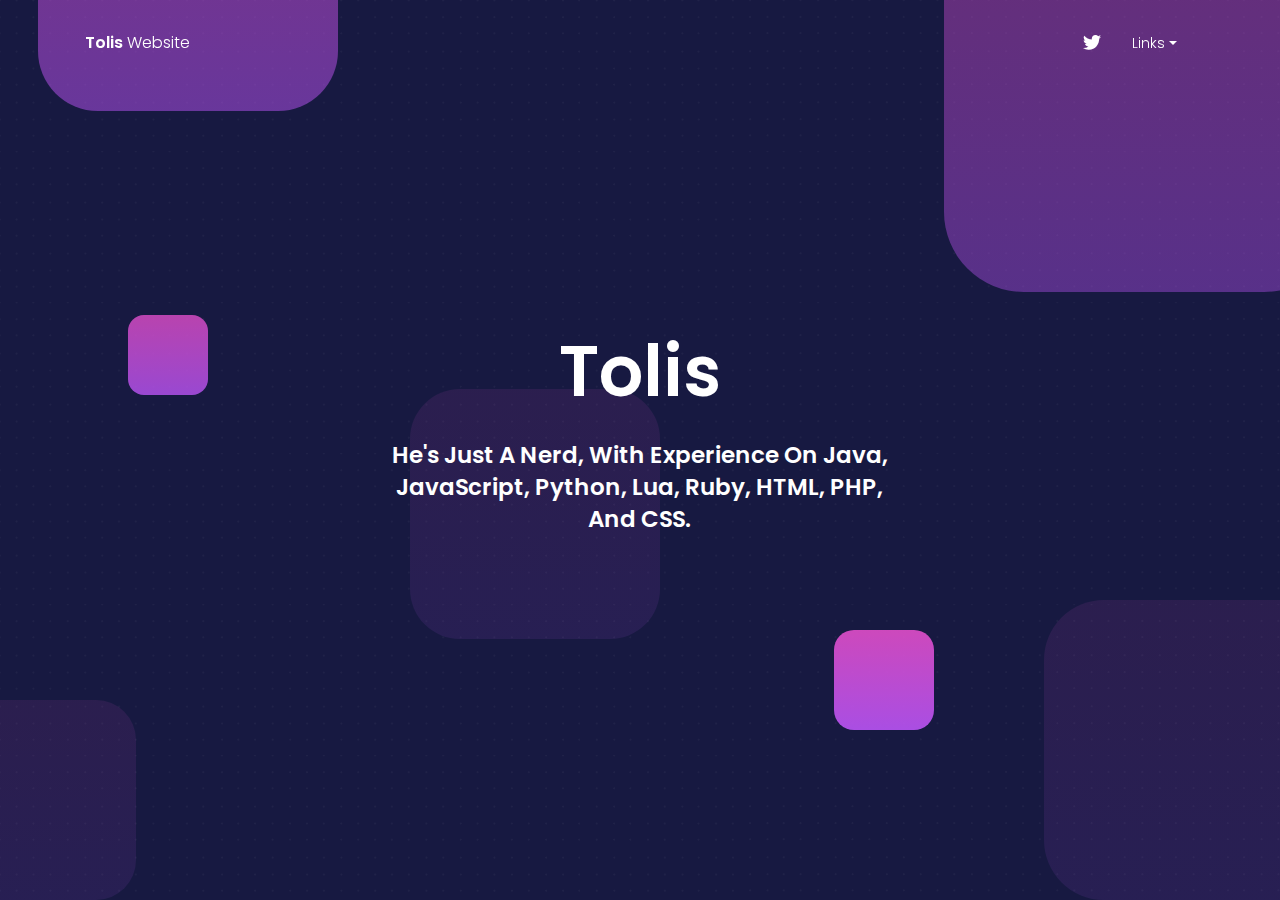
==== index.html @ a5449f02 "Made homepage responsive" ====
<!--
=========================================================
* BLK Design System- v1.0.0
=========================================================

* Product Page: https://www.creative-tim.com/product/blk-design-system
* Copyright 2019 Creative Tim (https://www.creative-tim.com)
* Licensed under MIT

* Coded by Creative Tim

=========================================================

* The above copyright notice and this permission notice shall be included in all copies or substantial portions of the Software.
 -->

<!DOCTYPE html>
<html lang="en">

<head>
  <meta charset="utf-8" />
  <meta name="viewport" content="width=device-width, initial-scale=1, shrink-to-fit=no">
  <link rel="apple-touch-icon" sizes="76x76" href="./assets/img/apple-icon.png">
  <link rel="icon" type="image/png" href="./assets/img/favicon.png">
  <title>
    Tolis
  </title>
  <!--     Fonts and icons     -->
  <link href="https://fonts.googleapis.com/css?family=Poppins:200,300,400,600,700,800" rel="stylesheet" />
  <link href="https://use.fontawesome.com/releases/v5.0.6/css/all.css" rel="stylesheet">
  <!-- Nucleo Icons -->
  <link href="./assets/css/nucleo-icons.css" rel="stylesheet" />
  <!-- CSS Files -->
  <link href="./assets/css/blk-design-system.css?v=1.0.0" rel="stylesheet" />
  <!-- CSS Just for demo purpose, don't include it in your project -->
  <link href="./assets/demo/demo.css" rel="stylesheet" />
</head>

<body class="index-page">
  <!-- Navbar -->
  <nav class="navbar navbar-expand-lg fixed-top navbar-transparent " color-on-scroll="100">
    <div class="container">
      <div class="navbar-translate">
        <a class="navbar-brand" href="https://demos.creative-tim.com/blk-design-system/index.html" rel="tooltip" title="Designed and Coded by Creative Tim" data-placement="bottom" target="_blank">
          <span>Tolis</span> Website
        </a>
        <button class="navbar-toggler navbar-toggler" type="button" data-toggle="collapse" data-target="#navigation" aria-controls="navigation-index" aria-expanded="false" aria-label="Toggle navigation">
          <span class="navbar-toggler-bar bar1"></span>
          <span class="navbar-toggler-bar bar2"></span>
          <span class="navbar-toggler-bar bar3"></span>
        </button>
      </div>
      <div class="collapse navbar-collapse justify-content-end" id="navigation">
        <div class="navbar-collapse-header">
          <div class="row">
            <div class="col-6 collapse-brand">
              <a>
                Tolis
              </a>
            </div>
            <div class="col-6 collapse-close text-right">
              <button type="button" class="navbar-toggler" data-toggle="collapse" data-target="#navigation" aria-controls="navigation-index" aria-expanded="false" aria-label="Toggle navigation">
                <i class="tim-icons icon-simple-remove"></i>
              </button>
            </div>
          </div>
        </div>
        <ul class="navbar-nav">
          <li class="nav-item p-0">
            <a class="nav-link" rel="tooltip" title="Follow us on Twitter" data-placement="bottom" href="https://twitter.com/TolisFx" target="_blank">
              <i class="fab fa-twitter"></i>
              <p class="d-lg-none d-xl-none">Twitter</p>
            </a>
          </li>
          <li class="dropdown nav-item">
            <a href="#" class="dropdown-toggle nav-link" data-toggle="dropdown">
              <i class="fa fa-cogs d-lg-none d-xl-none"></i> Links
            </a>
            <div class="dropdown-menu dropdown-with-icons">
              <a href="https://kalmdocs.tolis.tech" class="dropdown-item">
                <i class="tim-icons icon-paper"></i> Kalm Documentation
              </a>
              <a href="https://tolis.me/kalm/" class="dropdown-item">
                <i class="tim-icons icon-bullet-list-67"></i>Kalm Music Bot
              </a>
            </div>
          </li>
        </ul>
      </div>
    </div>
  </nav>
  <!-- End Navbar -->
  <div class="wrapper">
    <div class="page-header header-filter">
      <div class="squares square1"></div>
      <div class="squares square2"></div>
      <div class="squares square3"></div>
      <div class="squares square4"></div>
      <div class="squares square5"></div>
      <div class="squares square6"></div>
      <div class="squares square7"></div>
      <div class="container">
        <div class="content-center brand">
          <h1 class="h1-seo">Tolis</h1>
          <h3>He's Just A Nerd, With Experience On Java, JavaScript, Python, Lua, Ruby, HTML, PHP, And CSS.</h3>
        </div>
      </div>
    </div>
    
  </div>
  <!--   Core JS Files   -->
  <script src="./assets/js/core/jquery.min.js" type="text/javascript"></script>
  <script src="./assets/js/core/popper.min.js" type="text/javascript"></script>
  <script src="./assets/js/core/bootstrap.min.js" type="text/javascript"></script>
  <script src="./assets/js/plugins/perfect-scrollbar.jquery.min.js"></script>
  <!--  Plugin for Switches, full documentation here: http://www.jque.re/plugins/version3/bootstrap.switch/ -->
  <script src="./assets/js/plugins/bootstrap-switch.js"></script>
  <!--  Plugin for the Sliders, full documentation here: http://refreshless.com/nouislider/ -->
  <script src="./assets/js/plugins/nouislider.min.js" type="text/javascript"></script>
  <!-- Chart JS -->
  <script src="./assets/js/plugins/chartjs.min.js"></script>
  <!--  Plugin for the DatePicker, full documentation here: https://github.com/uxsolutions/bootstrap-datepicker -->
  <script src="./assets/js/plugins/moment.min.js"></script>
  <script src="./assets/js/plugins/bootstrap-datetimepicker.js" type="text/javascript"></script>
  <!-- Black Dashboard DEMO methods, don't include it in your project! -->
  <script src="./assets/demo/demo.js"></script>
  <!-- Control Center for Black UI Kit: parallax effects, scripts for the example pages etc -->
  <script src="./assets/js/blk-design-system.min.js?v=1.0.0" type="text/javascript"></script>
  <script>
    $(document).ready(function() {
      blackKit.initDatePicker();
      blackKit.initSliders();
    });

    function scrollToDownload() {

      if ($('.section-download').length != 0) {
        $("html, body").animate({
          scrollTop: $('.section-download').offset().top
        }, 1000);
      }
    }
  </script>
</body>

</html>
---- assets/css/nucleo-icons.css ----
/* --------------------------------

Nucleo Outline Web Font - nucleoapp.com/
License - nucleoapp.com/license/
Created using IcoMoon - icomoon.io

-------------------------------- */

@font-face {
  font-family: 'Nucleo';
  src: url('../fonts/nucleo.eot');
  src: url('../fonts/nucleo.eot') format('embedded-opentype'), url('../fonts/nucleo.woff2') format('woff2'), url('../fonts/nucleo.woff') format('woff'), url('../fonts/nucleo.ttf') format('truetype'), url('../fonts/nucleo.svg') format('svg');
  font-weight: normal;
  font-style: normal;
}

/*------------------------
	base class definition
-------------------------*/

.tim-icons {
  display: inline-block;
  font: normal normal normal 1em/1 'Nucleo';
  vertical-align: middle;
  speak: none;
  text-transform: none;
  /* Better Font Rendering */
  -webkit-font-smoothing: antialiased;
  -moz-osx-font-smoothing: grayscale;
}

.font-icon-detail {
  text-align: center;
  padding: 45px 0 30px;
  border: 1px solid #e44cc4;
  border-radius: .1875rem;
  margin: 15px 0;
  min-height: 168px;
}

.font-icon-detail i {
  color: #FFFFFF;
  font-size: 1.5em;
}

.font-icon-detail p {
  color: #e44cc4 !important;
  margin-top: 30px;
  padding: 0 10px;
  font-size: .7142em;
}

/*------------------------
  change icon size
-------------------------*/

.tim-icons-sm {
  font-size: 0.8em;
}

.tim-icons-lg {
  font-size: 1.2em;
}

/* absolute units */

.tim-icons-16 {
  font-size: 16px;
}

.tim-icons-32 {
  font-size: 32px;
}

/*----------------------------------
  add a square/circle background
-----------------------------------*/

.tim-icons-bg-square,
.tim-icons-bg-circle {
  padding: 0.35em;
}

.tim-icons-bg-circle {
  border-radius: 50%;
}

/*------------------------
  list icons
-------------------------*/

/*------------------------
  spinning icons
-------------------------*/

.tim-icons-is-spinning {
  -webkit-animation: tim-icons-spin 2s infinite linear;
  -moz-animation: tim-icons-spin 2s infinite linear;
  animation: tim-icons-spin 2s infinite linear;
}

@-webkit-keyframes tim-icons-spin {
  0% {
    -webkit-transform: rotate(0deg);
  }
  100% {
    -webkit-transform: rotate(360deg);
  }
}

@-moz-keyframes tim-icons-spin {
  0% {
    -moz-transform: rotate(0deg);
  }
  100% {
    -moz-transform: rotate(360deg);
  }
}

@keyframes tim-icons-spin {
  0% {
    -webkit-transform: rotate(0deg);
    -moz-transform: rotate(0deg);
    -ms-transform: rotate(0deg);
    -o-transform: rotate(0deg);
    transform: rotate(0deg);
  }
  100% {
    -webkit-transform: rotate(360deg);
    -moz-transform: rotate(360deg);
    -ms-transform: rotate(360deg);
    -o-transform: rotate(360deg);
    transform: rotate(360deg);
  }
}

/*------------------------
  rotated/flipped icons
-------------------------*/

/*------------------------
	icons
-------------------------*/

.icon-alert-circle-exc::before {
  content: "\ea02";
}

.icon-align-center::before {
  content: "\ea03";
}

.icon-align-left-2::before {
  content: "\ea04";
}

.icon-app::before {
  content: "\ea05";
}

.icon-atom::before {
  content: "\ea06";
}

.icon-attach-87::before {
  content: "\ea07";
}

.icon-badge::before {
  content: "\ea08";
}

.icon-bag-16::before {
  content: "\ea09";
}

.icon-bank::before {
  content: "\ea0a";
}

.icon-basket-simple::before {
  content: "\ea0b";
}

.icon-bell-55::before {
  content: "\ea0c";
}

.icon-bold::before {
  content: "\ea0d";
}

.icon-book-bookmark::before {
  content: "\ea0e";
}

.icon-bulb-63::before {
  content: "\ea0f";
}

.icon-bullet-list-67::before {
  content: "\ea10";
}

.icon-bus-front-12::before {
  content: "\ea11";
}

.icon-button-pause::before {
  content: "\ea12";
}

.icon-button-power::before {
  content: "\ea13";
}

.icon-calendar-60::before {
  content: "\ea14";
}

.icon-camera-18::before {
  content: "\ea15";
}

.icon-caps-small::before {
  content: "\ea16";
}

.icon-cart::before {
  content: "\ea17";
}

.icon-chart-bar-32::before {
  content: "\ea18";
}

.icon-chart-pie-36::before {
  content: "\ea19";
}

.icon-chat-33::before {
  content: "\ea1a";
}

.icon-check-2::before {
  content: "\ea1b";
}

.icon-cloud-download-93::before {
  content: "\ea1c";
}

.icon-cloud-upload-94::before {
  content: "\ea1d";
}

.icon-coins::before {
  content: "\ea1e";
}

.icon-compass-05::before {
  content: "\ea1f";
}

.icon-controller::before {
  content: "\ea20";
}

.icon-credit-card::before {
  content: "\ea21";
}

.icon-delivery-fast::before {
  content: "\ea22";
}

.icon-double-left::before {
  content: "\ea23";
}

.icon-double-right::before {
  content: "\ea24";
}

.icon-email-85::before {
  content: "\ea25";
}

.icon-gift-2::before {
  content: "\ea26";
}

.icon-globe-2::before {
  content: "\ea27";
}

.icon-headphones::before {
  content: "\ea28";
}

.icon-heart-2::before {
  content: "\ea29";
}

.icon-html5::before {
  content: "\ea2a";
}

.icon-image-02::before {
  content: "\ea2b";
}

.icon-istanbul::before {
  content: "\ea2c";
}

.icon-key-25::before {
  content: "\ea2d";
}

.icon-laptop::before {
  content: "\ea2e";
}

.icon-light-3::before {
  content: "\ea2f";
}

.icon-link-72::before {
  content: "\ea30";
}

.icon-lock-circle::before {
  content: "\ea31";
}

.icon-map-big::before {
  content: "\ea32";
}

.icon-minimal-down::before {
  content: "\ea33";
}

.icon-minimal-left::before {
  content: "\ea34";
}

.icon-minimal-right::before {
  content: "\ea35";
}

.icon-minimal-up::before {
  content: "\ea36";
}

.icon-mobile::before {
  content: "\ea37";
}

.icon-molecule-40::before {
  content: "\ea38";
}

.icon-money-coins::before {
  content: "\ea39";
}

.icon-notes::before {
  content: "\ea3a";
}

.icon-palette::before {
  content: "\ea3b";
}

.icon-paper::before {
  content: "\ea3c";
}

.icon-pencil::before {
  content: "\ea3d";
}

.icon-pin::before {
  content: "\ea3e";
}

.icon-planet::before {
  content: "\ea3f";
}

.icon-puzzle-10::before {
  content: "\ea40";
}

.icon-satisfied::before {
  content: "\ea41";
}

.icon-scissors::before {
  content: "\ea42";
}

.icon-send::before {
  content: "\ea43";
}

.icon-settings-gear-63::before {
  content: "\ea44";
}

.icon-settings::before {
  content: "\ea45";
}

.icon-simple-add::before {
  content: "\ea46";
}

.icon-simple-delete::before {
  content: "\ea47";
}

.icon-simple-remove::before {
  content: "\ea48";
}

.icon-single-02::before {
  content: "\ea49";
}

.icon-single-copy-04::before {
  content: "\ea4a";
}

.icon-sound-wave::before {
  content: "\ea4b";
}

.icon-spaceship::before {
  content: "\ea4c";
}

.icon-square-pin::before {
  content: "\ea4d";
}

.icon-support-17::before {
  content: "\ea4e";
}

.icon-tablet-2::before {
  content: "\ea4f";
}

.icon-tag::before {
  content: "\ea50";
}

.icon-tap-02::before {
  content: "\ea51";
}

.icon-tie-bow::before {
  content: "\ea52";
}

.icon-time-alarm::before {
  content: "\ea53";
}

.icon-trash-simple::before {
  content: "\ea54";
}

.icon-triangle-right-17::before {
  content: "\ea55";
}

.icon-trophy::before {
  content: "\ea56";
}

.icon-tv-2::before {
  content: "\ea57";
}

.icon-upload::before {
  content: "\ea58";
}

.icon-user-run::before {
  content: "\ea59";
}

.icon-vector::before {
  content: "\ea5a";
}

.icon-video-66::before {
  content: "\ea5b";
}

.icon-volume-98::before {
  content: "\ea5c";
}

.icon-wallet-43::before {
  content: "\ea5d";
}

.icon-watch-time::before {
  content: "\ea5e";
}

.icon-wifi::before {
  content: "\ea5f";
}

.icon-world::before {
  content: "\ea60";
}

.icon-zoom-split::before {
  content: "\ea61";
}

.icon-refresh-01::before {
  content: "\ea62";
}

.icon-refresh-02::before {
  content: "\ea63";
}

.icon-shape-star::before {
  content: "\ea64";
}

.icon-components::before {
  content: "\ea65";
}
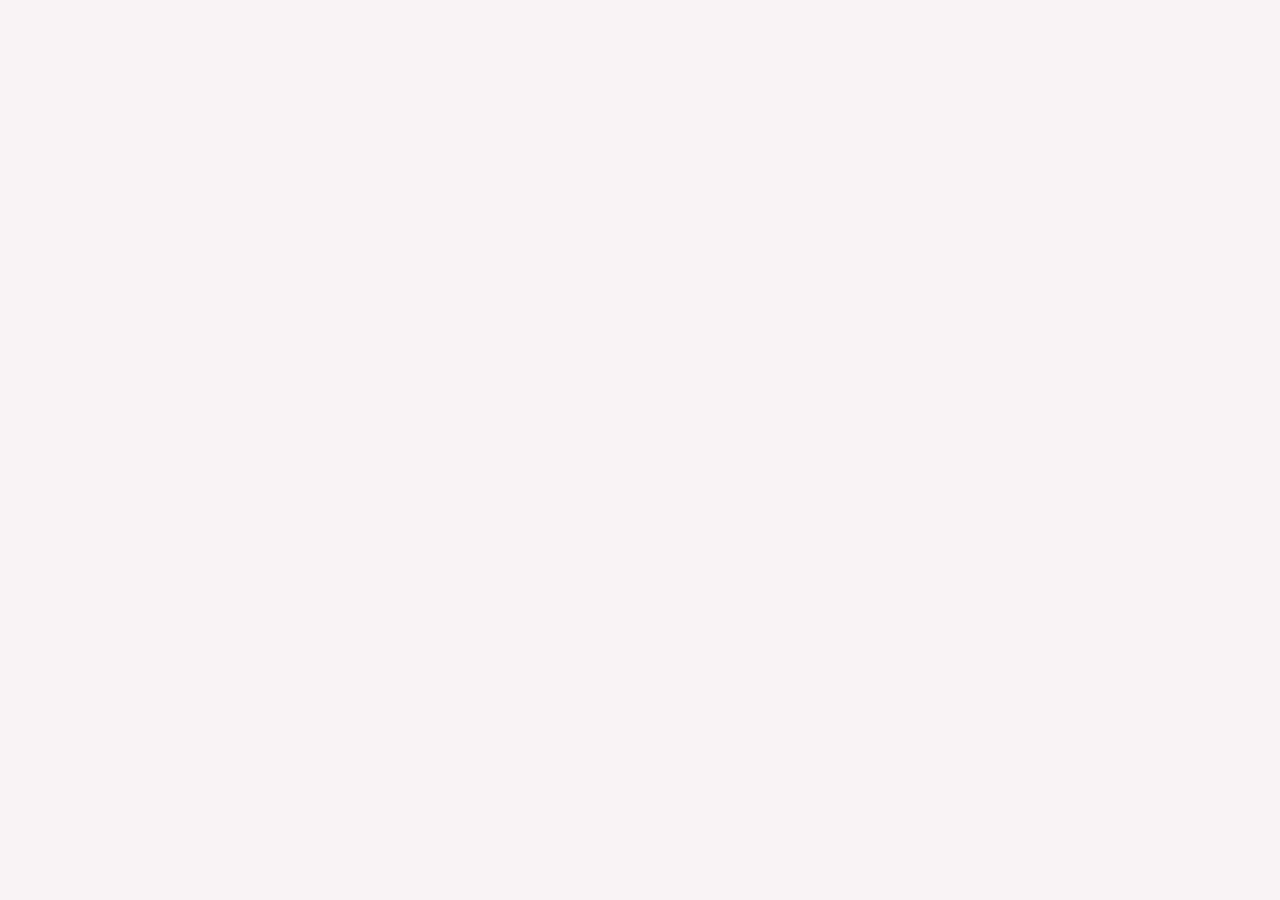
==== commit 1b8e6705: "tolis" ====
--- a/index.html
+++ b/index.html
@@ -1,146 +1,33 @@
-<!--
-=========================================================
-* BLK Design System- v1.0.0
-=========================================================
+<!DOCTYPE html>
+<html lang="en-GB">
+<head>
+<meta charset="UTF-8">
+<meta name="viewport" content="width=device-width, initial-scale=1">
+<link rel="profile" href="https://gmpg.org/xfn/11">
 
-* Product Page: https://www.creative-tim.com/product/blk-design-system
-* Copyright 2019 Creative Tim (https://www.creative-tim.com)
-* Licensed under MIT
-
-* Coded by Creative Tim
-
-=========================================================
-
-* The above copyright notice and this permission notice shall be included in all copies or substantial portions of the Software.
- -->
-
-<!DOCTYPE html>
-<html lang="en">
-
-<head>
-  <meta charset="utf-8" />
-  <meta name="viewport" content="width=device-width, initial-scale=1, shrink-to-fit=no">
-  <link rel="apple-touch-icon" sizes="76x76" href="./assets/img/apple-icon.png">
-  <link rel="icon" type="image/png" href="./assets/img/favicon.png">
-  <title>
-    Tolis
-  </title>
-  <!--     Fonts and icons     -->
-  <link href="https://fonts.googleapis.com/css?family=Poppins:200,300,400,600,700,800" rel="stylesheet" />
-  <link href="https://use.fontawesome.com/releases/v5.0.6/css/all.css" rel="stylesheet">
-  <!-- Nucleo Icons -->
-  <link href="./assets/css/nucleo-icons.css" rel="stylesheet" />
-  <!-- CSS Files -->
-  <link href="./assets/css/blk-design-system.css?v=1.0.0" rel="stylesheet" />
-  <!-- CSS Just for demo purpose, don't include it in your project -->
-  <link href="./assets/demo/demo.css" rel="stylesheet" />
+<title>Apostolos K. &#8211; Web Developer &#8211; Web Developer</title>
+<meta name="robots" content="max-image-preview:large">
+<link rel="dns-prefetch" href="//fonts.googleapis.com">
+<link rel="alternate" type="application/rss+xml" title="Apostolos K. - Web Developer &raquo; Feed" href="/feed">
+<link rel="alternate" type="application/rss+xml" title="Apostolos K. - Web Developer &raquo; Comments Feed" href="/comments/feed">
+<script>
+window._wpemojiSettings = {"baseUrl":"https://s.w.org/images/core/emoji/14.0.0/72x72/","ext":".png","svgUrl":"https://s.w.org/images/core/emoji/14.0.0/svg/","svgExt":".svg","source":{"concatemoji":"https://apostoloswebsite.000webhostapp.com/wp-includes/js/wp-emoji-release.min.js?ver=6.1.1"}};
+/*! This file is auto-generated */
+!function(e,a,t){var n,r,o,i=a.createElement("canvas"),p=i.getContext&&i.getContext("2d");function s(e,t){var a=String.fromCharCode,e=(p.clearRect(0,0,i.width,i.height),p.fillText(a.apply(this,e),0,0),i.toDataURL());return p.clearRect(0,0,i.width,i.height),p.fillText(a.apply(this,t),0,0),e===i.toDataURL()}function c(e){var t=a.createElement("script");t.src=e,t.defer=t.type="text/javascript",a.getElementsByTagName("head")[0].appendChild(t)}for(o=Array("flag","emoji"),t.supports={everything:!0,everythingExceptFlag:!0},r=0;r<o.length;r++)t.supports[o[r]]=function(e){if(p&&p.fillText)switch(p.textBaseline="top",p.font="600 32px Arial",e){case"flag":return s([127987,65039,8205,9895,65039],[127987,65039,8203,9895,65039])?!1:!s([55356,56826,55356,56819],[55356,56826,8203,55356,56819])&&!s([55356,57332,56128,56423,56128,56418,56128,56421,56128,56430,56128,56423,56128,56447],[55356,57332,8203,56128,56423,8203,56128,56418,8203,56128,56421,8203,56128,56430,8203,56128,56423,8203,56128,56447]);case"emoji":return!s([129777,127995,8205,129778,127999],[129777,127995,8203,129778,127999])}return!1}(o[r]),t.supports.everything=t.supports.everything&&t.supports[o[r]],"flag"!==o[r]&&(t.supports.everythingExceptFlag=t.supports.everythingExceptFlag&&t.supports[o[r]]);t.supports.everythingExceptFlag=t.supports.everythingExceptFlag&&!t.supports.flag,t.DOMReady=!1,t.readyCallback=function(){t.DOMReady=!0},t.supports.everything||(n=function(){t.readyCallback()},a.addEventListener?(a.addEventListener("DOMContentLoaded",n,!1),e.addEventListener("load",n,!1)):(e.attachEvent("onload",n),a.attachEvent("onreadystatechange",function(){"complete"===a.readyState&&t.readyCallback()})),(e=t.source||{}).concatemoji?c(e.concatemoji):e.wpemoji&&e.twemoji&&(c(e.twemoji),c(e.wpemoji)))}(window,document,window._wpemojiSettings);
+</script>
+<style>img.wp-smiley,
+img.emoji {
+	display: inline !important;
+	border: none !important;
+	box-shadow: none !important;
+	height: 1em !important;
+	width: 1em !important;
+	margin: 0 0.07em !important;
+	vertical-align: -0.1em !important;
+	background: none !important;
+	padding: 0 !important;
+}</style>
+	<link rel="stylesheet" id="astra-theme-css-css" href="/wp-content/themes/astra/assets/css/minified/main.min.css?ver=4.0.2" media="all">
+<style id="astra-theme-css-inline-css">.ast-no-sidebar .entry-content .alignfull {margin-left: calc( -50vw + 50%);margin-right: calc( -50vw + 50%);max-width: 100vw;width: 100vw;}.ast-no-sidebar .entry-content .alignwide {margin-left: calc(-41vw + 50%);margin-right: calc(-41vw + 50%);max-width: unset;width: unset;}.ast-no-sidebar .entry-content .alignfull .alignfull,.ast-no-sidebar .entry-content .alignfull .alignwide,.ast-no-sidebar .entry-content .alignwide .alignfull,.ast-no-sidebar .entry-content .alignwide .alignwide,.ast-no-sidebar .entry-content .wp-block-column .alignfull,.ast-no-sidebar .entry-content .wp-block-column .alignwide{width: 100%;margin-left: auto;margin-right: auto;}.wp-block-gallery,.blocks-gallery-grid {margin: 0;}.wp-block-separator {max-width: 100px;}.wp-block-separator.is-style-wide,.wp-block-separator.is-style-dots {max-width: none;}.entry-content .has-2-columns .wp-block-column:first-child {padding-right: 10px;}.entry-content .has-2-columns .wp-block-column:last-child {padding-left: 10px;}@media (max-width: 782px) {.entry-content .wp-block-columns .wp-block-column {flex-basis: 100%;}.entry-content .has-2-columns .wp-block-column:first-child {padding-right: 0;}.entry-content .has-2-columns .wp-block-column:last-child {padding-left: 0;}}body .entry-content .wp-block-latest-posts {margin-left: 0;}body .entry-content .wp-block-latest-posts li {list-style: none;}.ast-no-sidebar .ast-container .entry-content .wp-block-latest-posts {margin-left: 0;}.ast-header-break-point .entry-content .alignwide {margin-left: auto;margin-right: auto;}.entry-content .blocks-gallery-item img {margin-bottom: auto;}.wp-block-pullquote {border-top: 4px solid #555d66;border-bottom: 4px solid #555d66;color: #40464d;}:root{--ast-container-default-xlg-padding:6.67em;--ast-container-default-lg-padding:5.67em;--ast-container-default-slg-padding:4.34em;--ast-container-default-md-padding:3.34em;--ast-container-default-sm-padding:6.67em;--ast-container-default-xs-padding:2.4em;--ast-container-default-xxs-padding:1.4em;--ast-code-block-background:#EEEEEE;--ast-comment-inputs-background:#FAFAFA;}html{font-size:106.25%;}a,.page-title{color:var(--ast-global-color-2);}a:hover,a:focus{color:var(--ast-global-color-1);}body,button,input,select,textarea,.ast-button,.ast-custom-button{font-family:'Barlow Semi Condensed',sans-serif;font-weight:400;font-size:17px;font-size:1rem;}blockquote{color:var(--ast-global-color-3);}h1,.entry-content h1,h2,.entry-content h2,h3,.entry-content h3,h4,.entry-content h4,h5,.entry-content h5,h6,.entry-content h6,.site-title,.site-title a{font-family:'Barlow Semi Condensed',sans-serif;font-weight:500;}.site-title{font-size:35px;font-size:2.0588235294118rem;display:none;}header .custom-logo-link img{max-width:69px;}.astra-logo-svg{width:69px;}.site-header .site-description{font-size:15px;font-size:0.88235294117647rem;display:none;}.entry-title{font-size:30px;font-size:1.7647058823529rem;}h1,.entry-content h1{font-size:83px;font-size:4.8823529411765rem;font-weight:800;font-family:'Playfair Display',serif;line-height:1.1em;}h2,.entry-content h2{font-size:50px;font-size:2.9411764705882rem;font-weight:800;font-family:'Playfair Display',serif;line-height:1.1em;}h3,.entry-content h3{font-size:35px;font-size:2.0588235294118rem;font-weight:800;font-family:'Playfair Display',serif;line-height:1.2em;}h4,.entry-content h4{font-size:22px;font-size:1.2941176470588rem;font-family:'Barlow Semi Condensed',sans-serif;}h5,.entry-content h5{font-size:20px;font-size:1.1764705882353rem;font-family:'Barlow Semi Condensed',sans-serif;}h6,.entry-content h6{font-size:17px;font-size:1rem;font-family:'Barlow Semi Condensed',sans-serif;}::selection{background-color:var(--ast-global-color-0);color:#000000;}body,h1,.entry-title a,.entry-content h1,h2,.entry-content h2,h3,.entry-content h3,h4,.entry-content h4,h5,.entry-content h5,h6,.entry-content h6{color:var(--ast-global-color-3);}.tagcloud a:hover,.tagcloud a:focus,.tagcloud a.current-item{color:#ffffff;border-color:var(--ast-global-color-2);background-color:var(--ast-global-color-2);}input:focus,input[type="text"]:focus,input[type="email"]:focus,input[type="url"]:focus,input[type="password"]:focus,input[type="reset"]:focus,input[type="search"]:focus,textarea:focus{border-color:var(--ast-global-color-2);}input[type="radio"]:checked,input[type=reset],input[type="checkbox"]:checked,input[type="checkbox"]:hover:checked,input[type="checkbox"]:focus:checked,input[type=range]::-webkit-slider-thumb{border-color:var(--ast-global-color-2);background-color:var(--ast-global-color-2);box-shadow:none;}.site-footer a:hover + .post-count,.site-footer a:focus + .post-count{background:var(--ast-global-color-2);border-color:var(--ast-global-color-2);}.single .nav-links .nav-previous,.single .nav-links .nav-next{color:var(--ast-global-color-2);}.entry-meta,.entry-meta *{line-height:1.45;color:var(--ast-global-color-2);}.entry-meta a:hover,.entry-meta a:hover *,.entry-meta a:focus,.entry-meta a:focus *,.page-links > .page-link,.page-links .page-link:hover,.post-navigation a:hover{color:var(--ast-global-color-1);}#cat option,.secondary .calendar_wrap thead a,.secondary .calendar_wrap thead a:visited{color:var(--ast-global-color-2);}.secondary .calendar_wrap #today,.ast-progress-val span{background:var(--ast-global-color-2);}.secondary a:hover + .post-count,.secondary a:focus + .post-count{background:var(--ast-global-color-2);border-color:var(--ast-global-color-2);}.calendar_wrap #today > a{color:#ffffff;}.page-links .page-link,.single .post-navigation a{color:var(--ast-global-color-2);}.widget-title{font-size:24px;font-size:1.4117647058824rem;color:var(--ast-global-color-3);}.site-logo-img img{ transition:all 0.2s linear;}.ast-page-builder-template .hentry {margin: 0;}.ast-page-builder-template .site-content > .ast-container {max-width: 100%;padding: 0;}.ast-page-builder-template .site-content #primary {padding: 0;margin: 0;}.ast-page-builder-template .no-results {text-align: center;margin: 4em auto;}.ast-page-builder-template .ast-pagination {padding: 2em;}.ast-page-builder-template .entry-header.ast-no-title.ast-no-thumbnail {margin-top: 0;}.ast-page-builder-template .entry-header.ast-header-without-markup {margin-top: 0;margin-bottom: 0;}.ast-page-builder-template .entry-header.ast-no-title.ast-no-meta {margin-bottom: 0;}.ast-page-builder-template.single .post-navigation {padding-bottom: 2em;}.ast-page-builder-template.single-post .site-content > .ast-container {max-width: 100%;}.ast-page-builder-template .entry-header {margin-top: 4em;margin-left: auto;margin-right: auto;padding-left: 20px;padding-right: 20px;}.single.ast-page-builder-template .entry-header {padding-left: 20px;padding-right: 20px;}.ast-page-builder-template .ast-archive-description {margin: 4em auto 0;padding-left: 20px;padding-right: 20px;}.ast-page-builder-template.ast-no-sidebar .entry-content .alignwide {margin-left: 0;margin-right: 0;}@media (max-width:921px){#ast-desktop-header{display:none;}}@media (min-width:921px){#ast-mobile-header{display:none;}}.wp-block-buttons.aligncenter{justify-content:center;}@media (max-width:921px){.ast-theme-transparent-header #primary,.ast-theme-transparent-header #secondary{padding:0;}}@media (max-width:921px){.ast-plain-container.ast-no-sidebar #primary{padding:0;}}.ast-plain-container.ast-no-sidebar #primary{margin-top:0;margin-bottom:0;}@media (min-width:1200px){.wp-block-group .has-background{padding:20px;}}@media (min-width:1200px){.ast-no-sidebar.ast-separate-container .entry-content .wp-block-group.alignwide,.ast-no-sidebar.ast-separate-container .entry-content .wp-block-cover.alignwide{margin-left:-20px;margin-right:-20px;padding-left:20px;padding-right:20px;}.ast-no-sidebar.ast-separate-container .entry-content .wp-block-cover.alignfull,.ast-no-sidebar.ast-separate-container .entry-content .wp-block-group.alignfull{margin-left:-6.67em;margin-right:-6.67em;padding-left:6.67em;padding-right:6.67em;}}@media (min-width:1200px){.wp-block-cover-image.alignwide .wp-block-cover__inner-container,.wp-block-cover.alignwide .wp-block-cover__inner-container,.wp-block-cover-image.alignfull .wp-block-cover__inner-container,.wp-block-cover.alignfull .wp-block-cover__inner-container{width:100%;}}.wp-block-columns{margin-bottom:unset;}.wp-block-image.size-full{margin:2rem 0;}.wp-block-separator.has-background{padding:0;}.wp-block-gallery{margin-bottom:1.6em;}.wp-block-group{padding-top:4em;padding-bottom:4em;}.wp-block-group__inner-container .wp-block-columns:last-child,.wp-block-group__inner-container :last-child,.wp-block-table table{margin-bottom:0;}.blocks-gallery-grid{width:100%;}.wp-block-navigation-link__content{padding:5px 0;}.wp-block-group .wp-block-group .has-text-align-center,.wp-block-group .wp-block-column .has-text-align-center{max-width:100%;}.has-text-align-center{margin:0 auto;}@media (min-width:1200px){.wp-block-cover__inner-container,.alignwide .wp-block-group__inner-container,.alignfull .wp-block-group__inner-container{max-width:1200px;margin:0 auto;}.wp-block-group.alignnone,.wp-block-group.aligncenter,.wp-block-group.alignleft,.wp-block-group.alignright,.wp-block-group.alignwide,.wp-block-columns.alignwide{margin:2rem 0 1rem 0;}}@media (max-width:1200px){.wp-block-group{padding:3em;}.wp-block-group .wp-block-group{padding:1.5em;}.wp-block-columns,.wp-block-column{margin:1rem 0;}}@media (min-width:921px){.wp-block-columns .wp-block-group{padding:2em;}}@media (max-width:544px){.wp-block-cover-image .wp-block-cover__inner-container,.wp-block-cover .wp-block-cover__inner-container{width:unset;}.wp-block-cover,.wp-block-cover-image{padding:2em 0;}.wp-block-group,.wp-block-cover{padding:2em;}.wp-block-media-text__media img,.wp-block-media-text__media video{width:unset;max-width:100%;}.wp-block-media-text.has-background .wp-block-media-text__content{padding:1em;}}.wp-block-image.aligncenter{margin-left:auto;margin-right:auto;}.wp-block-table.aligncenter{margin-left:auto;margin-right:auto;}@media (min-width:544px){.entry-content .wp-block-media-text.has-media-on-the-right .wp-block-media-text__content{padding:0 8% 0 0;}.entry-content .wp-block-media-text .wp-block-media-text__content{padding:0 0 0 8%;}.ast-plain-container .site-content .entry-content .has-custom-content-position.is-position-bottom-left > *,.ast-plain-container .site-content .entry-content .has-custom-content-position.is-position-bottom-right > *,.ast-plain-container .site-content .entry-content .has-custom-content-position.is-position-top-left > *,.ast-plain-container .site-content .entry-content .has-custom-content-position.is-position-top-right > *,.ast-plain-container .site-content .entry-content .has-custom-content-position.is-position-center-right > *,.ast-plain-container .site-content .entry-content .has-custom-content-position.is-position-center-left > *{margin:0;}}@media (max-width:544px){.entry-content .wp-block-media-text .wp-block-media-text__content{padding:8% 0;}.wp-block-media-text .wp-block-media-text__media img{width:auto;max-width:100%;}}.wp-block-button.is-style-outline .wp-block-button__link{border-color:rgba(0,0,0,0);border-top-width:2px;border-right-width:2px;border-bottom-width:2px;border-left-width:2px;}.wp-block-button.is-style-outline > .wp-block-button__link:not(.has-text-color),.wp-block-button.wp-block-button__link.is-style-outline:not(.has-text-color){color:rgba(0,0,0,0);}.wp-block-button.is-style-outline .wp-block-button__link:hover,.wp-block-button.is-style-outline .wp-block-button__link:focus{color:var(--ast-global-color-2) !important;background-color:rgba(0,0,0,0);border-color:rgba(0,0,0,0);}.post-page-numbers.current .page-link,.ast-pagination .page-numbers.current{color:#000000;border-color:var(--ast-global-color-0);background-color:var(--ast-global-color-0);border-radius:2px;}@media (max-width:921px){.wp-block-button.is-style-outline .wp-block-button__link{padding-top:calc(15px - 2px);padding-right:calc(30px - 2px);padding-bottom:calc(15px - 2px);padding-left:calc(30px - 2px);}}@media (max-width:544px){.wp-block-button.is-style-outline .wp-block-button__link{padding-top:calc(15px - 2px);padding-right:calc(30px - 2px);padding-bottom:calc(15px - 2px);padding-left:calc(30px - 2px);}}@media (min-width:544px){.entry-content > .alignleft{margin-right:20px;}.entry-content > .alignright{margin-left:20px;}.wp-block-group.has-background{padding:20px;}}@media (max-width:921px){.ast-separate-container #primary,.ast-separate-container #secondary{padding:1.5em 0;}#primary,#secondary{padding:1.5em 0;margin:0;}.ast-left-sidebar #content > .ast-container{display:flex;flex-direction:column-reverse;width:100%;}.ast-separate-container .ast-article-post,.ast-separate-container .ast-article-single{padding:1.5em 2.14em;}.ast-author-box img.avatar{margin:20px 0 0 0;}}@media (min-width:922px){.ast-separate-container.ast-right-sidebar #primary,.ast-separate-container.ast-left-sidebar #primary{border:0;}.search-no-results.ast-separate-container #primary{margin-bottom:4em;}}.elementor-button-wrapper .elementor-button{border-style:solid;text-decoration:none;border-top-width:0;border-right-width:0;border-left-width:0;border-bottom-width:0;}body .elementor-button.elementor-size-sm,body .elementor-button.elementor-size-xs,body .elementor-button.elementor-size-md,body .elementor-button.elementor-size-lg,body .elementor-button.elementor-size-xl,body .elementor-button{border-radius:2px;padding-top:0px;padding-right:0px;padding-bottom:0px;padding-left:0px;}.elementor-button-wrapper .elementor-button{border-color:rgba(0,0,0,0);background-color:rgba(0,0,0,0);}.elementor-button-wrapper .elementor-button:hover,.elementor-button-wrapper .elementor-button:focus{color:var(--ast-global-color-2);background-color:rgba(0,0,0,0);border-color:rgba(0,0,0,0);}.wp-block-button .wp-block-button__link ,.elementor-button-wrapper .elementor-button,.elementor-button-wrapper .elementor-button:visited{color:var(--ast-global-color-0);}.elementor-button-wrapper .elementor-button{font-size:16px;font-size:0.94117647058824rem;line-height:1em;text-transform:uppercase;letter-spacing:2px;}body .elementor-button.elementor-size-sm,body .elementor-button.elementor-size-xs,body .elementor-button.elementor-size-md,body .elementor-button.elementor-size-lg,body .elementor-button.elementor-size-xl,body .elementor-button{font-size:16px;font-size:0.94117647058824rem;}.wp-block-button .wp-block-button__link:hover,.wp-block-button .wp-block-button__link:focus{color:var(--ast-global-color-2);background-color:rgba(0,0,0,0);border-color:rgba(0,0,0,0);}.elementor-widget-heading h1.elementor-heading-title{line-height:1.1em;}.elementor-widget-heading h2.elementor-heading-title{line-height:1.1em;}.elementor-widget-heading h3.elementor-heading-title{line-height:1.2em;}.wp-block-button .wp-block-button__link{border:none;background-color:rgba(0,0,0,0);color:var(--ast-global-color-0);font-family:inherit;font-weight:inherit;line-height:1em;text-transform:uppercase;letter-spacing:2px;font-size:16px;font-size:0.94117647058824rem;border-radius:2px;padding:15px 30px;}.wp-block-button.is-style-outline .wp-block-button__link{border-style:solid;border-top-width:2px;border-right-width:2px;border-left-width:2px;border-bottom-width:2px;border-color:rgba(0,0,0,0);padding-top:calc(15px - 2px);padding-right:calc(30px - 2px);padding-bottom:calc(15px - 2px);padding-left:calc(30px - 2px);}@media (max-width:921px){.wp-block-button .wp-block-button__link{border:none;padding:15px 30px;}.wp-block-button.is-style-outline .wp-block-button__link{padding-top:calc(15px - 2px);padding-right:calc(30px - 2px);padding-bottom:calc(15px - 2px);padding-left:calc(30px - 2px);}}@media (max-width:544px){.wp-block-button .wp-block-button__link{border:none;padding:15px 30px;}.wp-block-button.is-style-outline .wp-block-button__link{padding-top:calc(15px - 2px);padding-right:calc(30px - 2px);padding-bottom:calc(15px - 2px);padding-left:calc(30px - 2px);}}.menu-toggle,button,.ast-button,.ast-custom-button,.button,input#submit,input[type="button"],input[type="submit"],input[type="reset"]{border-style:solid;border-top-width:0;border-right-width:0;border-left-width:0;border-bottom-width:0;color:var(--ast-global-color-0);border-color:rgba(0,0,0,0);background-color:rgba(0,0,0,0);border-radius:2px;padding-top:0px;padding-right:0px;padding-bottom:0px;padding-left:0px;font-family:inherit;font-weight:inherit;font-size:16px;font-size:0.94117647058824rem;line-height:1em;text-transform:uppercase;letter-spacing:2px;}button:focus,.menu-toggle:hover,button:hover,.ast-button:hover,.ast-custom-button:hover .button:hover,.ast-custom-button:hover ,input[type=reset]:hover,input[type=reset]:focus,input#submit:hover,input#submit:focus,input[type="button"]:hover,input[type="button"]:focus,input[type="submit"]:hover,input[type="submit"]:focus{color:var(--ast-global-color-2);background-color:rgba(0,0,0,0);border-color:rgba(0,0,0,0);}@media (min-width:544px){.ast-container{max-width:100%;}}@media (max-width:544px){.ast-separate-container .ast-article-post,.ast-separate-container .ast-article-single,.ast-separate-container .comments-title,.ast-separate-container .ast-archive-description{padding:1.5em 1em;}.ast-separate-container #content .ast-container{padding-left:0.54em;padding-right:0.54em;}.ast-separate-container .ast-comment-list li.depth-1{padding:1.5em 1em;margin-bottom:1.5em;}.ast-separate-container .ast-comment-list .bypostauthor{padding:.5em;}.ast-search-menu-icon.ast-dropdown-active .search-field{width:170px;}}@media (max-width:921px){.ast-mobile-header-stack .main-header-bar .ast-search-menu-icon{display:inline-block;}.ast-header-break-point.ast-header-custom-item-outside .ast-mobile-header-stack .main-header-bar .ast-search-icon{margin:0;}.ast-comment-avatar-wrap img{max-width:2.5em;}.ast-separate-container .ast-comment-list li.depth-1{padding:1.5em 2.14em;}.ast-separate-container .comment-respond{padding:2em 2.14em;}.ast-comment-meta{padding:0 1.8888em 1.3333em;}}body,.ast-separate-container{background-color:var(--ast-global-color-4);;background-image:none;;}.ast-no-sidebar.ast-separate-container .entry-content .alignfull {margin-left: -6.67em;margin-right: -6.67em;width: auto;}@media (max-width: 1200px) {.ast-no-sidebar.ast-separate-container .entry-content .alignfull {margin-left: -2.4em;margin-right: -2.4em;}}@media (max-width: 768px) {.ast-no-sidebar.ast-separate-container .entry-content .alignfull {margin-left: -2.14em;margin-right: -2.14em;}}@media (max-width: 544px) {.ast-no-sidebar.ast-separate-container .entry-content .alignfull {margin-left: -1em;margin-right: -1em;}}.ast-no-sidebar.ast-separate-container .entry-content .alignwide {margin-left: -20px;margin-right: -20px;}.ast-no-sidebar.ast-separate-container .entry-content .wp-block-column .alignfull,.ast-no-sidebar.ast-separate-container .entry-content .wp-block-column .alignwide {margin-left: auto;margin-right: auto;width: 100%;}@media (max-width:921px){.site-title{display:none;}.site-header .site-description{display:none;}.entry-title{font-size:30px;}h1,.entry-content h1{font-size:60px;}h2,.entry-content h2{font-size:43px;}h3,.entry-content h3{font-size:30px;}}@media (max-width:544px){.site-title{display:none;}.site-header .site-description{display:none;}.entry-title{font-size:30px;}h1,.entry-content h1{font-size:45px;}h2,.entry-content h2{font-size:35px;}h3,.entry-content h3{font-size:20px;}}@media (max-width:921px){html{font-size:96.9%;}}@media (max-width:544px){html{font-size:96.9%;}}@media (min-width:922px){.ast-container{max-width:1240px;}}@media (min-width:922px){.site-content .ast-container{display:flex;}}@media (max-width:921px){.site-content .ast-container{flex-direction:column;}}@media (min-width:922px){.main-header-menu .sub-menu .menu-item.ast-left-align-sub-menu:hover > .sub-menu,.main-header-menu .sub-menu .menu-item.ast-left-align-sub-menu.focus > .sub-menu{margin-left:-0px;}}.ast-theme-transparent-header [data-section="section-header-mobile-trigger"] .ast-button-wrap .mobile-menu-toggle-icon .ast-mobile-svg{fill:var(--ast-global-color-2);}.ast-theme-transparent-header [data-section="section-header-mobile-trigger"] .ast-button-wrap .mobile-menu-wrap .mobile-menu{color:var(--ast-global-color-2);}.ast-theme-transparent-header [data-section="section-header-mobile-trigger"] .ast-button-wrap .ast-mobile-menu-trigger-minimal{background:transparent;}blockquote {padding: 1.2em;}:root .has-ast-global-color-0-color{color:var(--ast-global-color-0);}:root .has-ast-global-color-0-background-color{background-color:var(--ast-global-color-0);}:root .wp-block-button .has-ast-global-color-0-color{color:var(--ast-global-color-0);}:root .wp-block-button .has-ast-global-color-0-background-color{background-color:var(--ast-global-color-0);}:root .has-ast-global-color-1-color{color:var(--ast-global-color-1);}:root .has-ast-global-color-1-background-color{background-color:var(--ast-global-color-1);}:root .wp-block-button .has-ast-global-color-1-color{color:var(--ast-global-color-1);}:root .wp-block-button .has-ast-global-color-1-background-color{background-color:var(--ast-global-color-1);}:root .has-ast-global-color-2-color{color:var(--ast-global-color-2);}:root .has-ast-global-color-2-background-color{background-color:var(--ast-global-color-2);}:root .wp-block-button .has-ast-global-color-2-color{color:var(--ast-global-color-2);}:root .wp-block-button .has-ast-global-color-2-background-color{background-color:var(--ast-global-color-2);}:root .has-ast-global-color-3-color{color:var(--ast-global-color-3);}:root .has-ast-global-color-3-background-color{background-color:var(--ast-global-color-3);}:root .wp-block-button .has-ast-global-color-3-color{color:var(--ast-global-color-3);}:root .wp-block-button .has-ast-global-color-3-background-color{background-color:var(--ast-global-color-3);}:root .has-ast-global-color-4-color{color:var(--ast-global-color-4);}:root .has-ast-global-color-4-background-color{background-color:var(--ast-global-color-4);}:root .wp-block-button .has-ast-global-color-4-color{color:var(--ast-global-color-4);}:root .wp-block-button .has-ast-global-color-4-background-color{background-color:var(--ast-global-color-4);}:root .has-ast-global-color-5-color{color:var(--ast-global-color-5);}:root .has-ast-global-color-5-background-color{background-color:var(--ast-global-color-5);}:root .wp-block-button .has-ast-global-color-5-color{color:var(--ast-global-color-5);}:root .wp-block-button .has-ast-global-color-5-background-color{background-color:var(--ast-global-color-5);}:root .has-ast-global-color-6-color{color:var(--ast-global-color-6);}:root .has-ast-global-color-6-background-color{background-color:var(--ast-global-color-6);}:root .wp-block-button .has-ast-global-color-6-color{color:var(--ast-global-color-6);}:root .wp-block-button .has-ast-global-color-6-background-color{background-color:var(--ast-global-color-6);}:root .has-ast-global-color-7-color{color:var(--ast-global-color-7);}:root .has-ast-global-color-7-background-color{background-color:var(--ast-global-color-7);}:root .wp-block-button .has-ast-global-color-7-color{color:var(--ast-global-color-7);}:root .wp-block-button .has-ast-global-color-7-background-color{background-color:var(--ast-global-color-7);}:root .has-ast-global-color-8-color{color:var(--ast-global-color-8);}:root .has-ast-global-color-8-background-color{background-color:var(--ast-global-color-8);}:root .wp-block-button .has-ast-global-color-8-color{color:var(--ast-global-color-8);}:root .wp-block-button .has-ast-global-color-8-background-color{background-color:var(--ast-global-color-8);}:root{--ast-global-color-0:#FF6A97;--ast-global-color-1:#FA036B;--ast-global-color-2:#2B161B;--ast-global-color-3:#645659;--ast-global-color-4:#F8F3F5;--ast-global-color-5:#FFFFFF;--ast-global-color-6:#000000;--ast-global-color-7:#4B4F58;--ast-global-color-8:#F6F7F8;}:root {--ast-border-color : #dddddd;}.ast-single-entry-banner {-js-display: flex;display: flex;flex-direction: column;justify-content: center;text-align: center;position: relative;background: #eeeeee;}.ast-single-entry-banner[data-banner-layout="layout-1"] {max-width: 1200px;background: inherit;padding: 20px 0;}.ast-single-entry-banner[data-banner-width-type="custom"] {margin: 0 auto;width: 100%;}.ast-single-entry-banner + .site-content .entry-header {margin-bottom: 0;}header.entry-header .entry-title{font-size:30px;font-size:1.7647058823529rem;}header.entry-header > *:not(:last-child){margin-bottom:10px;}.ast-archive-entry-banner {-js-display: flex;display: flex;flex-direction: column;justify-content: center;text-align: center;position: relative;background: #eeeeee;}.ast-archive-entry-banner[data-banner-width-type="custom"] {margin: 0 auto;width: 100%;}.ast-archive-entry-banner[data-banner-layout="layout-1"] {background: inherit;padding: 20px 0;text-align: left;}body.archive .ast-archive-description{max-width:1200px;width:100%;text-align:left;padding-top:3em;padding-right:3em;padding-bottom:3em;padding-left:3em;}body.archive .ast-archive-description .ast-archive-title,body.archive .ast-archive-description .ast-archive-title *{font-size:40px;font-size:2.3529411764706rem;}body.archive .ast-archive-description > *:not(:last-child){margin-bottom:10px;}@media (max-width:921px){body.archive .ast-archive-description{text-align:left;}}@media (max-width:544px){body.archive .ast-archive-description{text-align:left;}}.ast-theme-transparent-header #masthead .site-logo-img .transparent-custom-logo .astra-logo-svg{width:150px;}.ast-theme-transparent-header #masthead .site-logo-img .transparent-custom-logo img{ max-width:150px;}@media (max-width:921px){.ast-theme-transparent-header #masthead .site-logo-img .transparent-custom-logo .astra-logo-svg{width:120px;}.ast-theme-transparent-header #masthead .site-logo-img .transparent-custom-logo img{ max-width:120px;}}@media (max-width:543px){.ast-theme-transparent-header #masthead .site-logo-img .transparent-custom-logo .astra-logo-svg{width:100px;}.ast-theme-transparent-header #masthead .site-logo-img .transparent-custom-logo img{ max-width:100px;}}@media (min-width:921px){.ast-theme-transparent-header #masthead{position:absolute;left:0;right:0;}.ast-theme-transparent-header .main-header-bar,.ast-theme-transparent-header.ast-header-break-point .main-header-bar{background:none;}body.elementor-editor-active.ast-theme-transparent-header #masthead,.fl-builder-edit .ast-theme-transparent-header #masthead,body.vc_editor.ast-theme-transparent-header #masthead,body.brz-ed.ast-theme-transparent-header #masthead{z-index:0;}.ast-header-break-point.ast-replace-site-logo-transparent.ast-theme-transparent-header .custom-mobile-logo-link{display:none;}.ast-header-break-point.ast-replace-site-logo-transparent.ast-theme-transparent-header .transparent-custom-logo{display:inline-block;}.ast-theme-transparent-header .ast-above-header,.ast-theme-transparent-header .ast-above-header.ast-above-header-bar{background-image:none;background-color:transparent;}.ast-theme-transparent-header .ast-below-header{background-image:none;background-color:transparent;}}.ast-theme-transparent-header .ast-builder-menu .main-header-menu,.ast-theme-transparent-header .ast-builder-menu .main-header-menu .menu-link,.ast-theme-transparent-header [CLASS*="ast-builder-menu-"] .main-header-menu .menu-item > .menu-link,.ast-theme-transparent-header .ast-masthead-custom-menu-items,.ast-theme-transparent-header .ast-masthead-custom-menu-items a,.ast-theme-transparent-header .ast-builder-menu .main-header-menu .menu-item > .ast-menu-toggle,.ast-theme-transparent-header .ast-builder-menu .main-header-menu .menu-item > .ast-menu-toggle,.ast-theme-transparent-header .ast-above-header-navigation a,.ast-header-break-point.ast-theme-transparent-header .ast-above-header-navigation a,.ast-header-break-point.ast-theme-transparent-header .ast-above-header-navigation > ul.ast-above-header-menu > .menu-item-has-children:not(.current-menu-item) > .ast-menu-toggle,.ast-theme-transparent-header .ast-below-header-menu,.ast-theme-transparent-header .ast-below-header-menu a,.ast-header-break-point.ast-theme-transparent-header .ast-below-header-menu a,.ast-header-break-point.ast-theme-transparent-header .ast-below-header-menu,.ast-theme-transparent-header .main-header-menu .menu-link{color:var(--ast-global-color-2);}.ast-theme-transparent-header .ast-builder-menu .main-header-menu .menu-item:hover > .menu-link,.ast-theme-transparent-header .ast-builder-menu .main-header-menu .menu-item:hover > .ast-menu-toggle,.ast-theme-transparent-header .ast-builder-menu .main-header-menu .ast-masthead-custom-menu-items a:hover,.ast-theme-transparent-header .ast-builder-menu .main-header-menu .focus > .menu-link,.ast-theme-transparent-header .ast-builder-menu .main-header-menu .focus > .ast-menu-toggle,.ast-theme-transparent-header .ast-builder-menu .main-header-menu .current-menu-item > .menu-link,.ast-theme-transparent-header .ast-builder-menu .main-header-menu .current-menu-ancestor > .menu-link,.ast-theme-transparent-header .ast-builder-menu .main-header-menu .current-menu-item > .ast-menu-toggle,.ast-theme-transparent-header .ast-builder-menu .main-header-menu .current-menu-ancestor > .ast-menu-toggle,.ast-theme-transparent-header [CLASS*="ast-builder-menu-"] .main-header-menu .current-menu-item > .menu-link,.ast-theme-transparent-header [CLASS*="ast-builder-menu-"] .main-header-menu .current-menu-ancestor > .menu-link,.ast-theme-transparent-header [CLASS*="ast-builder-menu-"] .main-header-menu .current-menu-item > .ast-menu-toggle,.ast-theme-transparent-header [CLASS*="ast-builder-menu-"] .main-header-menu .current-menu-ancestor > .ast-menu-toggle,.ast-theme-transparent-header .main-header-menu .menu-item:hover > .menu-link,.ast-theme-transparent-header .main-header-menu .current-menu-item > .menu-link,.ast-theme-transparent-header .main-header-menu .current-menu-ancestor > .menu-link{color:var(--ast-global-color-0);}@media (max-width:921px){.ast-theme-transparent-header #masthead{position:absolute;left:0;right:0;}.ast-theme-transparent-header .main-header-bar,.ast-theme-transparent-header.ast-header-break-point .main-header-bar{background:none;}body.elementor-editor-active.ast-theme-transparent-header #masthead,.fl-builder-edit .ast-theme-transparent-header #masthead,body.vc_editor.ast-theme-transparent-header #masthead,body.brz-ed.ast-theme-transparent-header #masthead{z-index:0;}.ast-header-break-point.ast-replace-site-logo-transparent.ast-theme-transparent-header .custom-mobile-logo-link{display:none;}.ast-header-break-point.ast-replace-site-logo-transparent.ast-theme-transparent-header .transparent-custom-logo{display:inline-block;}.ast-theme-transparent-header .ast-above-header,.ast-theme-transparent-header .ast-above-header.ast-above-header-bar{background-image:none;background-color:transparent;}.ast-theme-transparent-header .ast-below-header{background-image:none;background-color:transparent;}}.ast-theme-transparent-header #ast-desktop-header > [CLASS*="-header-wrap"]:nth-last-child(2) > [CLASS*="-header-bar"],.ast-theme-transparent-header.ast-header-break-point #ast-mobile-header > [CLASS*="-header-wrap"]:nth-last-child(2) > [CLASS*="-header-bar"]{border-bottom-style:none;}.ast-breadcrumbs .trail-browse,.ast-breadcrumbs .trail-items,.ast-breadcrumbs .trail-items li{display:inline-block;margin:0;padding:0;border:none;background:inherit;text-indent:0;}.ast-breadcrumbs .trail-browse{font-size:inherit;font-style:inherit;font-weight:inherit;color:inherit;}.ast-breadcrumbs .trail-items{list-style:none;}.trail-items li::after{padding:0 0.3em;content:"</style>
 </head>
-
-<body class="index-page">
-  <!-- Navbar -->
-  <nav class="navbar navbar-expand-lg fixed-top navbar-transparent " color-on-scroll="100">
-    <div class="container">
-      <div class="navbar-translate">
-        <a class="navbar-brand" href="https://demos.creative-tim.com/blk-design-system/index.html" rel="tooltip" title="Designed and Coded by Creative Tim" data-placement="bottom" target="_blank">
-          <span>Tolis</span> Website
-        </a>
-        <button class="navbar-toggler navbar-toggler" type="button" data-toggle="collapse" data-target="#navigation" aria-controls="navigation-index" aria-expanded="false" aria-label="Toggle navigation">
-          <span class="navbar-toggler-bar bar1"></span>
-          <span class="navbar-toggler-bar bar2"></span>
-          <span class="navbar-toggler-bar bar3"></span>
-        </button>
-      </div>
-      <div class="collapse navbar-collapse justify-content-end" id="navigation">
-        <div class="navbar-collapse-header">
-          <div class="row">
-            <div class="col-6 collapse-brand">
-              <a>
-                Tolis
-              </a>
-            </div>
-            <div class="col-6 collapse-close text-right">
-              <button type="button" class="navbar-toggler" data-toggle="collapse" data-target="#navigation" aria-controls="navigation-index" aria-expanded="false" aria-label="Toggle navigation">
-                <i class="tim-icons icon-simple-remove"></i>
-              </button>
-            </div>
-          </div>
-        </div>
-        <ul class="navbar-nav">
-          <li class="nav-item p-0">
-            <a class="nav-link" rel="tooltip" title="Follow us on Twitter" data-placement="bottom" href="https://twitter.com/TolisFx" target="_blank">
-              <i class="fab fa-twitter"></i>
-              <p class="d-lg-none d-xl-none">Twitter</p>
-            </a>
-          </li>
-          <li class="dropdown nav-item">
-            <a href="#" class="dropdown-toggle nav-link" data-toggle="dropdown">
-              <i class="fa fa-cogs d-lg-none d-xl-none"></i> Links
-            </a>
-            <div class="dropdown-menu dropdown-with-icons">
-              <a href="https://kalmdocs.tolis.tech" class="dropdown-item">
-                <i class="tim-icons icon-paper"></i> Kalm Documentation
-              </a>
-              <a href="https://tolis.me/kalm/" class="dropdown-item">
-                <i class="tim-icons icon-bullet-list-67"></i>Kalm Music Bot
-              </a>
-            </div>
-          </li>
-        </ul>
-      </div>
-    </div>
-  </nav>
-  <!-- End Navbar -->
-  <div class="wrapper">
-    <div class="page-header header-filter">
-      <div class="squares square1"></div>
-      <div class="squares square2"></div>
-      <div class="squares square3"></div>
-      <div class="squares square4"></div>
-      <div class="squares square5"></div>
-      <div class="squares square6"></div>
-      <div class="squares square7"></div>
-      <div class="container">
-        <div class="content-center brand">
-          <h1 class="h1-seo">Tolis</h1>
-          <h3>He's Just A Nerd, With Experience On Java, JavaScript, Python, Lua, Ruby, HTML, PHP, And CSS.</h3>
-        </div>
-      </div>
-    </div>
-    
-  </div>
-  <!--   Core JS Files   -->
-  <script src="./assets/js/core/jquery.min.js" type="text/javascript"></script>
-  <script src="./assets/js/core/popper.min.js" type="text/javascript"></script>
-  <script src="./assets/js/core/bootstrap.min.js" type="text/javascript"></script>
-  <script src="./assets/js/plugins/perfect-scrollbar.jquery.min.js"></script>
-  <!--  Plugin for Switches, full documentation here: http://www.jque.re/plugins/version3/bootstrap.switch/ -->
-  <script src="./assets/js/plugins/bootstrap-switch.js"></script>
-  <!--  Plugin for the Sliders, full documentation here: http://refreshless.com/nouislider/ -->
-  <script src="./assets/js/plugins/nouislider.min.js" type="text/javascript"></script>
-  <!-- Chart JS -->
-  <script src="./assets/js/plugins/chartjs.min.js"></script>
-  <!--  Plugin for the DatePicker, full documentation here: https://github.com/uxsolutions/bootstrap-datepicker -->
-  <script src="./assets/js/plugins/moment.min.js"></script>
-  <script src="./assets/js/plugins/bootstrap-datetimepicker.js" type="text/javascript"></script>
-  <!-- Black Dashboard DEMO methods, don't include it in your project! -->
-  <script src="./assets/demo/demo.js"></script>
-  <!-- Control Center for Black UI Kit: parallax effects, scripts for the example pages etc -->
-  <script src="./assets/js/blk-design-system.min.js?v=1.0.0" type="text/javascript"></script>
-  <script>
-    $(document).ready(function() {
-      blackKit.initDatePicker();
-      blackKit.initSliders();
-    });
-
-    function scrollToDownload() {
-
-      if ($('.section-download').length != 0) {
-        $("html, body").animate({
-          scrollTop: $('.section-download').offset().top
-        }, 1000);
-      }
-    }
-  </script>
-</body>
-
-</html>
+</html>--- a/wp-content/themes/astra/assets/css/minified/main.min.css
+++ b/wp-content/themes/astra/assets/css/minified/main.min.css
@@ -0,0 +1,3 @@
+@charset "UTF-8";address,blockquote,body,dd,dl,dt,fieldset,figure,h1,h2,h3,h4,h5,h6,hr,html,iframe,legend,li,ol,p,pre,textarea,ul{border:0;font-size:100%;font-style:inherit;font-weight:inherit;margin:0;outline:0;padding:0;vertical-align:baseline}html{-webkit-text-size-adjust:100%;-ms-text-size-adjust:100%}body{margin:0}main,nav{display:block}progress{display:inline-block;vertical-align:baseline}a{background-color:transparent}a:active{outline:0}a,a:focus,a:hover,a:visited{text-decoration:none}abbr[title]{border-bottom:1px dotted}b,strong{font-weight:700}dfn{font-style:italic}mark{background:#ff0;color:#000}small{font-size:80%}sub,sup{font-size:75%;line-height:0;position:relative;vertical-align:baseline}sup{top:-.5em}sub{bottom:-.25em}img{border:0}svg:not(:root){overflow:hidden}figure{margin:0}hr{box-sizing:content-box;height:0}pre{overflow:auto}code,kbd,pre,samp{font-size:1em}button,input,optgroup,select,textarea{color:inherit;font:inherit;margin:0}button{overflow:visible}button,select{text-transform:none}button,html input[type=button],input[type=reset],input[type=submit]{-webkit-appearance:button;cursor:pointer}button[disabled],html input[disabled]{cursor:default}button::-moz-focus-inner,input::-moz-focus-inner{border:0;padding:0}input{line-height:normal}input[type=checkbox],input[type=radio]{box-sizing:border-box;padding:0}input[type=number]::-webkit-inner-spin-button,input[type=number]::-webkit-outer-spin-button{height:auto}input[type=search]{-webkit-appearance:textfield;box-sizing:content-box}#comments .submit,.search .search-submit{padding:10px 15px;border-radius:2px;line-height:1.85714285714286;border:0}.archive .no-results .ast-search-submit,.search .site-main .ast-search-submit{display:none}input[type=search]::-webkit-search-cancel-button,input[type=search]::-webkit-search-decoration{-webkit-appearance:none}fieldset{border:1px solid var(--ast-border-color);margin:0 0;padding:.35em .625em .75em}legend{border:0;padding:0}fieldset legend{margin-bottom:1.5em;padding:0 .5em}textarea{overflow:auto}optgroup{font-weight:700}table{border-collapse:collapse;border-spacing:0}td,th{padding:0}/*!
+ * Bootstrap v4.0.0-alpha.2 (https://getbootstrap.com)
+ */.ast-container{max-width:100%}.ast-container,.ast-container-fluid{margin-left:auto;margin-right:auto;padding-left:20px;padding-right:20px}.ast-row{margin-left:-20px;margin-right:-20px}@media (min-width:768px) and (max-width:921px){.blog-layout-2 .ast-width-md-6,.blog-layout-3 .ast-width-md-6{float:none;width:100%}}@media (min-width:769px) and (max-width:921px){.blog-layout-2,.blog-layout-3{flex-direction:unset}}@media (max-width:768px){.blog-layout-3{flex-direction:column}}.ast-grid-common-col{position:relative;min-height:1px;padding-left:20px;padding-right:20px}.ast-float{float:left}@media (max-width:992px){.ast-width-sm-25{width:25%}.ast-width-md-50{width:50%}}@media (max-width:768px){.ast-width-md-25{width:25%}}.ast-full-width{width:100%}.ast-width-50{width:50%}@media (min-width:768px){.ast-width-md-4{width:33.3333333333%}.ast-width-md-16{width:16.6666666667%}.ast-width-md-6{width:50%;float:left}.ast-width-md-3{width:25%}.ast-width-md-66{width:66.6666666667%}}@media (min-width:769px){.ast-width-md-20{width:20%}}@media (min-width:992px){.ast-width-lg-33{width:33.3333333333%}.ast-width-lg-16{width:16.6666666667%}.ast-width-lg-50{width:50%}.ast-width-lg-66{width:66.6666666667%}}h1,h2,h3,h4,h5,h6{clear:both}.entry-content h1,h1{color:#808285;font-size:2em;line-height:1.2}.entry-content h2,h2{color:#808285;font-size:1.7em;line-height:1.3}.entry-content h3,h3{color:#808285;font-size:1.5em;line-height:1.4}.entry-content h4,h4{color:#808285;line-height:1.5;font-size:1.3em}.entry-content h5,h5{color:#808285;line-height:1.6;font-size:1.2em}.entry-content h6,h6{color:#808285;line-height:1.7;font-size:1.1em}html{box-sizing:border-box}*,:after,:before{box-sizing:inherit}body{color:#808285;background:#fff;font-style:normal}ol,ul{margin:0 0 1.5em 3em}ul{list-style:disc}ol{list-style:decimal}li>ol,li>ul{margin-bottom:0;margin-left:1.5em}dt{font-weight:700}dd{margin:0 1.5em 1.5em}b,strong{font-weight:700}cite,dfn,em,i{font-style:italic}blockquote,q{quotes:"" ""}blockquote:after,blockquote:before,q:after,q:before{content:""}blockquote{border-left:5px solid var(--ast-border-color);padding:20px;font-size:1.2em;font-style:italic;margin:0 0 1.5em;position:relative}address{margin:0 0 1.5em}abbr,acronym{border-bottom:1px dotted #666;cursor:help}pre{background:var(--ast-code-block-background);font-family:"Courier 10 Pitch",Courier,monospace;margin-bottom:1.6em;overflow:auto;max-width:100%;padding:1.6em}code,kbd,tt,var{font:15px Monaco,Consolas,"Andale Mono","DejaVu Sans Mono",monospace}img{height:auto;max-width:100%}hr{background-color:#ccc;border:0;height:1px;margin-bottom:1.5em}.ast-button,.button,button,input,select,textarea{color:#808285;font-weight:400;font-size:100%;margin:0;vertical-align:baseline}button,input{line-height:normal}big{font-size:125%}ins,mark{background:0 0;text-decoration:none}table,td,th{border:1px solid var(--ast-border-color)}table{border-collapse:separate;border-spacing:0;border-width:1px 0 0 1px;margin:0 0 1.5em;width:100%}th{font-weight:700}td,th{padding:8px;border-width:0 1px 1px 0}.ast-button,.button,button,input[type=button],input[type=reset],input[type=submit]{border:1px solid;border-color:var(--ast-border-color);border-radius:2px;background:#e6e6e6;padding:.6em 1em .4em;color:#fff}.ast-button:focus,.ast-button:hover,.button:focus,.button:hover,button:focus,button:hover,input[type=button]:focus,input[type=button]:hover,input[type=reset]:focus,input[type=reset]:hover,input[type=submit]:focus,input[type=submit]:hover{color:#fff;border-color:var(--ast-border-color)}.ast-button:active,.ast-button:focus,.button:active,.button:focus,button:active,button:focus,input[type=button]:active,input[type=button]:focus,input[type=reset]:active,input[type=reset]:focus,input[type=submit]:active,input[type=submit]:focus{border-color:var(--ast-border-color);outline:0}input[type=email],input[type=password],input[type=search],input[type=tel],input[type=text],input[type=url],textarea{color:#666;border:1px solid var(--ast-border-color);border-radius:2px;-webkit-appearance:none}input[type=email]:focus,input[type=password]:focus,input[type=search]:focus,input[type=tel]:focus,input[type=text]:focus,input[type=url]:focus,textarea:focus{color:#111}textarea{padding-left:3px;width:100%}a{color:#4169e1}a:focus,a:hover{color:#191970}a:focus{outline:thin dotted}a:hover{outline:0}.screen-reader-text{border:0;clip:rect(1px,1px,1px,1px);height:1px;margin:-1px;overflow:hidden;padding:0;position:absolute;width:1px;word-wrap:normal!important}.screen-reader-text:focus{background-color:#f1f1f1;border-radius:2px;box-shadow:0 0 2px 2px rgba(0,0,0,.6);clip:auto!important;color:#21759b;display:block;font-size:12.25px;font-size:.875rem;height:auto;left:5px;line-height:normal;padding:15px 23px 14px;text-decoration:none;top:5px;width:auto;z-index:100000}.alignleft{display:inline;float:left;margin-right:1.5em}.alignright{display:inline;float:right;margin-left:1.5em}.aligncenter{clear:both;text-align:center;display:block;margin-left:auto;margin-right:auto}.entry-content[ast-blocks-layout]>embed,.entry-content[ast-blocks-layout]>iframe,.entry-content[ast-blocks-layout]>object,embed,iframe,object{max-width:100%}.wp-caption{margin-bottom:1.5em;max-width:100%}.wp-caption img[class*=wp-image-]{display:block;margin-left:auto;margin-right:auto}.wp-caption .wp-caption-text{margin:.8075em 0}.wp-caption-text{text-align:center}::selection{color:#fff;background:#0274be}body{-webkit-font-smoothing:antialiased;-moz-osx-font-smoothing:grayscale}body:not(.logged-in){position:relative}#page{position:relative}a,a:focus{text-decoration:none}.secondary a *,.site-footer a *,.site-header a *,a{transition:all .2s linear}.capitalize{text-transform:uppercase}img{vertical-align:middle}.entry-content h1,.entry-content h2,.entry-content h3,.entry-content h4,.entry-content h5,.entry-content h6{margin-bottom:20px}p{margin-bottom:1.75em}blockquote{margin:1.5em 1em 1.5em 3em;font-size:1.1em;line-height:inherit;position:relative}.ast-button,.button,input[type=button],input[type=submit]{border-radius:0;padding:18px 30px;border:0;box-shadow:none;text-shadow:none}.ast-button:hover,.button:hover,input[type=button]:hover,input[type=submit]:hover{box-shadow:none}.ast-button:active,.ast-button:focus,.button:active,.button:focus,input[type=button]:active,input[type=button]:focus,input[type=submit]:active,input[type=submit]:focus{box-shadow:none}.site-title{font-weight:400}.site-description,.site-title{margin-bottom:0}.site-description a,.site-description:focus a,.site-description:hover a,.site-title a,.site-title:focus a,.site-title:hover a{transition:all .2s linear}.site-title a,.site-title a:focus,.site-title a:hover,.site-title a:visited{color:#222}.site-description a,.site-description a:focus,.site-description a:hover,.site-description a:visited{color:#999}.search-form .search-field{outline:0}.ast-search-menu-icon{position:relative;z-index:3}.site .skip-link{background-color:#f1f1f1;box-shadow:0 0 1px 1px rgba(0,0,0,.2);color:#21759b;display:block;font-family:Montserrat,"Helvetica Neue",sans-serif;font-size:14px;font-weight:700;left:-9999em;outline:0;padding:15px 23px 14px;text-decoration:none;text-transform:none;top:-9999em}.site .skip-link:focus{clip:auto;height:auto;left:6px;top:7px;width:auto;z-index:100000;outline:thin dotted}.logged-in .site .skip-link{box-shadow:0 0 2px 2px rgba(0,0,0,.2);font-family:"Open Sans",sans-serif}input,select{line-height:1}.ast-button,.ast-custom-button,body,button,input[type=button],input[type=submit],textarea{line-height:1.85714285714286}.site-title a{line-height:1.2}.site-header .site-description{line-height:1.5}.ast-single-post .entry-title,.ast-single-post .entry-title a{line-height:1.2}.entry-title,.entry-title a{font-weight:400}.ast-oembed-container{position:relative;padding-top:56.25%;height:0;overflow:hidden;max-width:100%;height:auto}.ast-oembed-container embed,.ast-oembed-container iframe,.ast-oembed-container object{position:absolute;top:0;left:0;width:100%;height:100%}body .ast-oembed-container *{position:absolute;top:0;left:0;width:100%;height:100%}.ast-hidden{display:none!important}body{background-color:#fff}#page{display:block}#primary,#secondary{width:100%}#primary{margin:4em 0}.ast-separate-container{background-color:#f5f5f5}.ast-separate-container #primary{padding:4em 0;margin:0;border:0}.ast-separate-container .site-main>.ast-row{margin-left:0;margin-right:0}.ast-separate-container .ast-article-post,.ast-separate-container .ast-article-single:not(.ast-related-post){background-color:#fff}.ast-separate-container .ast-article-post,.ast-separate-container .ast-article-single{border-bottom:1px solid var(--ast-border-color);margin:0;padding:5.34em 6.67em}.ast-separate-container .blog-layout-1{padding:0;border-bottom:0}.ast-separate-container .ast-article-single{border-bottom:0}@media (max-width:1200px){.ast-separate-container .ast-article-post,.ast-separate-container .ast-article-single{margin:0;padding:3.34em 2.4em}}@media (min-width:993px){.ast-separate-container #primary,.ast-separate-container.ast-left-sidebar #primary,.ast-separate-container.ast-right-sidebar #primary{margin:4em 0;padding:0}.ast-right-sidebar #primary{padding-right:60px}.ast-left-sidebar #primary{padding-left:60px}}@media (max-width:992px){.ast-separate-container #primary,.ast-separate-container.ast-left-sidebar #primary,.ast-separate-container.ast-right-sidebar #primary{padding-left:0;padding-right:0}.ast-right-sidebar #primary{padding-right:30px}.ast-left-sidebar #primary{padding-left:30px}}.ast-search-icon .astra-search-icon{font-size:1.3em}.main-navigation{height:100%;-js-display:inline-flex;display:inline-flex}.main-navigation ul{list-style:none;margin:0;padding-left:0;position:relative}.main-header-menu .menu-link,.main-header-menu>a{text-decoration:none;padding:0 1em;display:inline-block;transition:all .2s linear}.main-header-menu .menu-item{position:relative}.main-header-menu .menu-item.focus>.sub-menu,.main-header-menu .menu-item:hover>.sub-menu{right:auto;left:0}.main-header-menu .ast-left-align-sub-menu.focus>.sub-menu,.main-header-menu .ast-left-align-sub-menu:hover>.sub-menu{right:0;left:auto}@media (min-width:769px){.main-header-menu .ast-sub-menu-goes-outside.focus>.sub-menu,.main-header-menu .ast-sub-menu-goes-outside:hover>.sub-menu{left:-100%}.main-header-menu .ast-left-align-sub-menu .sub-menu .menu-item.focus>.sub-menu,.main-header-menu .ast-left-align-sub-menu .sub-menu .menu-item:hover>.sub-menu{left:-100%}}.main-header-menu .sub-menu{width:240px;background:#fff;left:-999em;position:absolute;top:100%;z-index:99999}@media (min-width:769px){.main-header-menu .sub-menu .menu-item.focus>.sub-menu,.main-header-menu .sub-menu .menu-item:hover>.sub-menu{left:100%;right:auto}.main-header-menu .sub-menu .ast-left-align-sub-menu.focus>.sub-menu,.main-header-menu .sub-menu .ast-left-align-sub-menu:focus * .sub-menu,.main-header-menu .sub-menu .ast-left-align-sub-menu:hover * .sub-menu,.main-header-menu .sub-menu .ast-left-align-sub-menu:hover>.sub-menu{left:-100%}.main-header-menu .sub-menu .main-header-menu .ast-sub-menu-goes-outside.focus>.sub-menu,.main-header-menu .sub-menu .main-header-menu .ast-sub-menu-goes-outside:hover>.sub-menu{left:-100%}}.main-header-menu .sub-menu .menu-link{padding:.9em 1em;display:block;word-wrap:break-word}.main-header-menu .sub-menu .menu-item:not(.menu-item-has-children) .menu-link .icon-arrow:first-of-type{display:none}#ast-desktop-header .main-header-menu .sub-menu .menu-item.menu-item-has-children>.menu-link .icon-arrow svg{position:absolute;right:.6em;top:50%;transform:translate(0,-50%) rotate(270deg)}.main-header-menu .sub-menu .sub-menu{top:0}.submenu-with-border .sub-menu{border-width:1px;border-style:solid}.submenu-with-border .sub-menu .menu-link{border-width:0 0 1px;border-style:solid}.submenu-with-border .sub-menu .sub-menu{top:-2px}.ast-desktop .submenu-with-border .sub-menu>.menu-item:last-child>.menu-link{border-bottom-width:0}.ast-header-break-point .main-navigation{padding-left:0}.ast-header-break-point .main-navigation ul .menu-item .menu-link{padding:0 20px;display:inline-block;width:100%;border:0;border-bottom-width:1px;border-style:solid;border-color:var(--ast-border-color)}.ast-header-break-point .main-navigation ul .menu-item .menu-link .icon-arrow:first-of-type{margin-right:5px}.ast-header-break-point .main-navigation ul .sub-menu .menu-item:not(.menu-item-has-children) .menu-link .icon-arrow:first-of-type{display:inline}.ast-header-break-point .main-navigation .sub-menu .menu-item .menu-link{padding-left:30px}.ast-header-break-point .main-navigation .sub-menu .menu-item .menu-item .menu-link{padding-left:40px}.ast-header-break-point .main-navigation .sub-menu .menu-item .menu-item .menu-item .menu-link{padding-left:50px}.ast-header-break-point .main-navigation .sub-menu .menu-item .menu-item .menu-item .menu-item .menu-link{padding-left:60px}.ast-header-break-point .main-header-menu{background-color:#f9f9f9;border-top-width:1px;border-style:solid;border-color:var(--ast-border-color)}.ast-header-break-point .main-header-menu .sub-menu{background-color:#f9f9f9;position:static;opacity:1;visibility:visible;border:0;width:auto}.ast-header-break-point .main-header-menu .sub-menu .ast-left-align-sub-menu.focus>.sub-menu,.ast-header-break-point .main-header-menu .sub-menu .ast-left-align-sub-menu:hover>.sub-menu{left:0}.ast-header-break-point .main-header-menu .ast-sub-menu-goes-outside.focus>.sub-menu,.ast-header-break-point .main-header-menu .ast-sub-menu-goes-outside:hover>.sub-menu{left:0}.ast-header-break-point .submenu-with-border .sub-menu{border:0}.ast-header-break-point .dropdown-menu-toggle{display:none}.ast-mobile-menu-buttons{display:none}.ast-button-wrap{display:inline-block}.ast-button-wrap button{box-shadow:none;border:none}.ast-button-wrap .menu-toggle{padding:0;width:2.2em;height:2.1em;font-size:1.5em;font-weight:400;border-radius:2px;-webkit-font-smoothing:antialiased;-moz-osx-font-smoothing:grayscale;border-radius:2px;vertical-align:middle;line-height:1.85714285714286}.ast-button-wrap .menu-toggle.main-header-menu-toggle{padding:0 .5em;width:auto;text-align:center}.ast-button-wrap .menu-toggle.main-header-menu-toggle .mobile-menu{font-size:15px;font-size:1rem;font-weight:600}.ast-button-wrap .menu-toggle .menu-toggle-icon{font-style:normal;display:inline-block;vertical-align:middle;line-height:2.05}.ast-button-wrap .menu-toggle .menu-toggle-icon:before{content:"\e5d2";font-family:Astra;text-decoration:inherit}.ast-button-wrap .menu-toggle .icon-menu-bars svg:nth-child(2){display:none}.ast-button-wrap .menu-toggle.toggled .menu-toggle-icon:before{content:"\e5cd"}.ast-button-wrap .menu-toggle.toggled .icon-menu-bars svg:nth-child(1){display:none}.ast-button-wrap .menu-toggle.toggled .icon-menu-bars svg:nth-child(2){display:block}.ast-button-wrap .menu-toggle .mobile-menu-wrap{display:inline-block}.ast-button-wrap .menu-toggle:focus{outline:thin dotted}.header-main-layout-1 .ast-main-header-bar-alignment{margin-left:auto}.site-navigation{height:100%}.site-header .menu-link *{transition:none}.ast-icon.icon-arrow svg{height:.6em;width:.6em;position:relative;margin-left:10px}.ast-icon.icon-search svg{height:1em;width:.9em;margin-top:3px;margin-right:2px}.ast-header-break-point .user-select{clear:both}.ast-header-break-point .ast-mobile-menu-buttons{display:block;align-self:center}.ast-header-break-point .main-header-bar-navigation{flex:auto}.ast-header-break-point .ast-main-header-bar-alignment{display:block;width:100%;flex:auto;order:4}.ast-header-break-point .ast-icon.icon-arrow svg{height:.85em;width:.95em;position:relative;margin-left:10px}.site-main .comment-navigation,.site-main .post-navigation,.site-main .posts-navigation{margin:0 0 1.5em;overflow:hidden}.comment-navigation .nav-next,.comment-navigation .nav-previous,.post-navigation .nav-next,.post-navigation .nav-previous,.posts-navigation .nav-next,.posts-navigation .nav-previous{width:50%;display:inline-block}.comment-navigation .nav-next,.post-navigation .nav-next,.posts-navigation .nav-next{text-align:right}.ast-icon svg{fill:currentColor}.post-navigation a{background:0 0;font-size:16px;font-size:1.06666rem;padding:0 1.5em;height:2.33333em;line-height:calc(2.33333em - 3px)}.sticky{display:block}.hentry{margin:0 0 1.5em}.byline,.updated:not(.published){display:none}.group-blog .byline,.single .byline{display:inline}.page-links{clear:both;margin-top:1em}.page-links a{display:inline-block}.page-links a .page-link{border-color:var(--ast-border-color);background:0 0}.page-links .page-link{padding:0;margin:0 0 .3em .3em;border:2px solid var(--ast-border-color);color:#000;background:0 0;font-size:.8em;width:2.5em;height:2.5em;line-height:calc( 2.5em - 4px);display:inline-block;text-align:center;transition:all .2s linear}.page-links .page-link:focus,.page-links .page-link:hover{color:#000}@media (max-width:768px){.page-links .page-link{margin-bottom:6px}}.entry-content>:last-child,.entry-summary>:last-child,.page-content>:last-child{margin-bottom:0}.wp-block-separator:not(.is-style-wide):not(.is-style-dots){margin:20px auto}.bypostauthor{display:block}body{overflow-x:hidden}.widget-title{font-weight:400;margin-bottom:1em;line-height:1.5}.widget{margin:0 0 2.8em 0}.widget:last-child{margin-bottom:0}.widget select{max-width:100%}.widget ul{margin:0;list-style-type:none}.no-widget-text{margin-bottom:0}.widget_nav_menu ul ul.sub-menu{margin-top:.25em}.widget_nav_menu ul ul.sub-menu li{padding-left:20px}.widget_nav_menu ul ul.sub-menu a:after{left:-20px}.widget_nav_menu ul ul.sub-menu ul a:after{left:-40px}.widget_nav_menu ul ul.sub-menu ul ul a:after{left:-60px}.widget_nav_menu li{transition:all .2s linear}#secondary .wp-block-search__input{line-height:1}#secondary .wp-block-search__button{padding:.7em 1em}.widget_search .search-form{position:relative;padding:0;background:initial;color:inherit}.widget_search .search-form>label{position:relative}.widget_search .search-form i{color:#3a3a3a}.widget_search .search-form button{position:absolute;top:0;right:15px;border:none;padding:0;cursor:pointer;background:0 0}.widget_search .search-form input[type=submit],.widget_search .search-form input[type=submit]:focus,.widget_search .search-form input[type=submit]:hover{padding:13px 20px;border-radius:2px;border:none;top:0;right:0;position:absolute;color:transparent;background:0 0;max-width:45px;z-index:2}.widget_search .search-form .search-field{background:#fafafa;border-width:1px;border-color:var(--ast-border-color);border-radius:2px}.widget_search .search-field,.widget_search .search-field:focus{width:100%;padding:16px 45px 16px 15px}.widget_archive ul.children,.widget_categories ul.children,.widget_pages ul.children{position:relative;margin-top:5px;width:100%}.widget_archive ul.children li,.widget_categories ul.children li,.widget_pages ul.children li{padding-left:20px}.widget_archive li ul.children a:after,.widget_categories li ul.children a:after,.widget_pages li ul.children a:after{left:-20px}.widget_archive li ul.children ul a:after,.widget_categories li ul.children ul a:after,.widget_pages li ul.children ul a:after{left:-40px}.widget_tag_cloud .tagcloud{margin-top:10px;display:inline-block}.widget_tag_cloud .tagcloud a{border:1px solid var(--ast-border-color);padding:.5em .9em;display:inline-block;margin-bottom:4px;font-size:14px;margin-right:4px;line-height:1.5;transition:all .2s linear}.widget_calendar table,.widget_calendar td,.widget_calendar th{padding:0;text-align:center}.widget_calendar table,.widget_calendar th{border:none}.widget_calendar td{border-right:none;border-left:none}.widget_calendar caption{line-height:2.7em}.widget_calendar thead{line-height:2.5em}.widget_calendar thead a{color:#0274be;font-size:1rem;vertical-align:middle}.widget_calendar thead td{vertical-align:middle;font-weight:700}.widget_calendar thead>tr>th{line-height:2.5em;border-bottom:2px solid var(--ast-border-color);border-top:2px solid var(--ast-border-color)}.widget_calendar tbody{line-height:2.1em;text-align:center}.widget_calendar tbody>tr>td{width:14.2857%}.widget_calendar tbody>tr:first-child>td{padding-top:3px}.widget_calendar #today{background:#0274be}.ast-builder-grid-row{display:grid;grid-template-columns:auto auto;align-items:center;grid-column-gap:20px;overflow-wrap:anywhere}.ast-builder-grid-row>.site-header-section{flex-wrap:nowrap}.ast-builder-footer-grid-columns{grid-column-gap:50px}.ast-builder-grid-row.ast-grid-center-col-layout{grid-template-columns:1fr auto 1fr}.ast-builder-layout-element{align-items:center}.ast-builder-grid-row.ast-grid-center-col-layout-only{-js-display:flex;display:flex;height:100%;justify-content:center}.ast-builder-grid-row.ast-grid-center-col-layout-only .ast-grid-section-center{flex-grow:1}.site-header-section{height:100%;min-height:0;align-items:center}.site-header-section .ast-main-header-bar-alignment{height:100%}.site-header-section>*{padding:0 10px}.site-header-section>div:first-child{padding-left:0}.site-header-section>div:last-child{padding-right:0}.site-header-section .ast-builder-menu{align-items:center}.ast-builder-layout-element.ast-header-search{height:auto}.ast-grid-right-center-section{justify-content:flex-start;flex-grow:1}.ast-grid-right-section{justify-content:flex-end}.ast-grid-right-section .ast-site-identity>:first-child{text-align:right}.ast-grid-right-section .ast-grid-right-center-section .ast-site-identity>:first-child{text-align:left}.ast-grid-left-center-section{justify-content:flex-end;flex-grow:1}.ast-logo-title-inline .ast-site-identity{padding:1em 0;-js-display:inline-flex;display:inline-flex;vertical-align:middle;align-items:center;transition:all .2s linear}.ast-grid-section-center{justify-content:center}.ast-grid-section-center .ast-site-identity>:first-child{text-align:center}.ast-builder-social-element{line-height:1;color:#3a3a3a;background:0 0;vertical-align:middle;transition:all 10ms;margin-left:6px;margin-right:6px;justify-content:center;align-items:center}.ast-builder-social-element:hover{color:#0274be}.ast-builder-social-element .social-item-label{padding-left:6px}.ast-social-stack-desktop .ast-builder-social-element,.ast-social-stack-mobile .ast-builder-social-element,.ast-social-stack-tablet .ast-builder-social-element{margin-top:6px;margin-bottom:6px}.ahfb-svg-iconset{-js-display:inline-flex;display:inline-flex;align-self:center}.ahfb-svg-iconset svg{width:17px;height:17px;transition:none}.ahfb-svg-iconset svg>*{transition:none}.ast-footer-copyright p{margin-bottom:0}.ast-builder-grid-row-container{display:grid;align-content:center}.main-header-bar .main-header-bar-navigation{height:100%}.ast-nav-menu .sub-menu{line-height:1.45}.ast-builder-menu .main-navigation{padding:0}.ast-builder-menu .main-navigation>ul{align-self:center}.ast-footer-copyright,.ast-footer-social-wrap,.site-footer-focus-item{width:100%}#astra-footer-menu{margin:0;list-style:none;background:inherit}#astra-footer-menu>ul{margin:0;list-style:none;background:inherit}.ast-header-break-point #ast-mobile-header{display:block}.ast-header-break-point .main-header-bar-navigation{line-height:3}.ast-header-break-point .main-header-bar-navigation .menu-item-has-children>.ast-menu-toggle{display:inline-block;position:absolute;font-size:inherit;top:0;right:20px;cursor:pointer;-webkit-font-smoothing:antialiased;-moz-osx-font-smoothing:grayscale;padding:0 .907em;font-weight:400;line-height:inherit}.ast-header-break-point .main-header-bar-navigation .menu-item-has-children .sub-menu{display:none}.ast-header-break-point .ast-mobile-header-wrap .ast-above-header-wrap .main-header-bar-navigation .ast-submenu-expanded>.ast-menu-toggle::before,.ast-header-break-point .ast-mobile-header-wrap .ast-main-header-wrap .main-header-bar-navigation .ast-submenu-expanded>.ast-menu-toggle::before{transform:rotateX(180deg)}.ast-header-break-point .ast-nav-menu .sub-menu{line-height:3}.site-footer-section{justify-content:center}.site-footer-section>*{margin-bottom:10px}.site-footer-section>:last-child{margin-bottom:0}.site-primary-footer-wrap{padding-top:45px;padding-bottom:45px}.site-above-footer-wrap,.site-below-footer-wrap{padding-top:20px;padding-bottom:20px}.ast-hfb-header.ast-header-break-point .main-header-bar-navigation{width:100%;margin:0}.ast-hfb-header .menu-toggle.toggled .ast-mobile-svg{display:none}.ast-hfb-header .menu-toggle.toggled .ast-close-svg{display:block}.menu-toggle .ast-close-svg{display:none}.ast-mobile-header-wrap .menu-toggle .mobile-menu-toggle-icon{-js-display:inline-flex;display:inline-flex;align-self:center}.ast-mobile-header-wrap .menu-toggle .mobile-menu-wrap{-js-display:inline-flex;display:inline-flex;align-self:center;margin-left:.4em}.ast-mobile-header-wrap .ast-button-wrap .menu-toggle.main-header-menu-toggle{-js-display:flex;display:flex;align-items:center;width:auto;height:auto}.menu-toggle .mobile-menu-toggle-icon{-js-display:inline-flex;display:inline-flex;align-self:center}.menu-toggle .mobile-menu-wrap{-js-display:inline-flex;display:inline-flex;align-self:center;margin-left:.4em}.ast-hfb-header .ast-button-wrap .menu-toggle .mobile-menu-wrap{align-items:center;-js-display:flex;display:flex}.ast-button-wrap .menu-toggle.main-header-menu-toggle{padding:.5em;align-items:center;-js-display:flex;display:flex}.ast-search-menu-icon.ast-inline-search .search-field{width:100%;padding:.6em;padding-right:5.5em}@media (min-width:769px){.footer-nav-wrap .astra-footer-horizontal-menu li{margin:0}.footer-nav-wrap .astra-footer-horizontal-menu li:first-child a{padding-left:0}.footer-nav-wrap .astra-footer-horizontal-menu li:last-child a{padding-right:0}.footer-nav-wrap .astra-footer-horizontal-menu a{padding:0 .5em}}.site-header{z-index:99;position:relative}.main-header-container{position:relative}.main-header-bar-wrap{position:relative}.main-header-bar{background-color:#fff;border-bottom-color:var(--ast-border-color);border-bottom-style:solid}.ast-header-break-point .main-header-bar{border:0}.ast-header-break-point .main-header-bar{border-bottom-color:var(--ast-border-color);border-bottom-style:solid}.main-header-bar{margin-left:auto;margin-right:auto}.ast-desktop .main-header-menu.ast-menu-shadow .sub-menu{box-shadow:0 4px 10px -2px rgba(0,0,0,.1)}.ast-header-custom-item-inside .button-custom-menu-item .menu-link{display:none}.ast-header-custom-item-inside.ast-header-break-point .button-custom-menu-item{padding-left:0;padding-right:0;margin-top:0;margin-bottom:0}.ast-header-custom-item-inside.ast-header-break-point .button-custom-menu-item .ast-custom-button-link{display:none}.ast-header-custom-item-inside.ast-header-break-point .button-custom-menu-item .menu-link{display:block}.site-branding{line-height:1;align-self:center}.ast-menu-toggle{display:none;background:0 0;color:inherit;border-style:dotted;border-color:transparent}.ast-menu-toggle:focus,.ast-menu-toggle:hover{background:0 0;border-color:inherit;color:inherit}.ast-menu-toggle:focus{outline:thin dotted}.ast-main-header-nav-open .main-header-bar{padding-bottom:0}.main-header-bar{z-index:4;position:relative}.main-header-bar .main-header-bar-navigation:empty{padding:0}.main-header-bar .main-header-bar-navigation .sub-menu{line-height:1.45}.main-header-bar .main-header-bar-navigation .menu-item-has-children>.menu-link:after{line-height:normal}.custom-mobile-logo-link{display:none}.ast-site-identity{padding:1em 0}.ast-header-break-point .site-header .main-header-bar-wrap .site-branding{flex:1;align-self:center}.ast-header-break-point .ast-site-identity{width:100%}.ast-header-break-point .main-header-bar{display:block;line-height:3}.ast-header-break-point .main-header-bar .main-header-bar-navigation{line-height:3}.ast-header-break-point .main-header-bar .main-header-bar-navigation .sub-menu{line-height:3}.ast-header-break-point .main-header-bar .main-header-bar-navigation .menu-item-has-children .sub-menu{display:none}.ast-header-break-point .main-header-bar .main-header-bar-navigation .menu-item-has-children>.ast-menu-toggle{display:inline-block;position:absolute;font-size:inherit;top:-1px;right:20px;cursor:pointer;-webkit-font-smoothing:antialiased;-moz-osx-font-smoothing:grayscale;padding:0 .907em;font-weight:400;line-height:inherit;transition:all .2s}.ast-header-break-point .main-header-bar .main-header-bar-navigation .ast-submenu-expanded>.ast-menu-toggle::before{transform:rotateX(180deg)}.ast-header-break-point .main-header-bar .main-header-bar-navigation .main-header-menu{border-top-width:1px;border-style:solid;border-color:var(--ast-border-color)}.ast-header-break-point .main-navigation{display:block;width:100%}.ast-header-break-point .main-navigation ul ul{left:auto;right:auto}.ast-header-break-point .main-navigation .stack-on-mobile li{width:100%}.ast-header-break-point .main-navigation .widget{margin-bottom:1em}.ast-header-break-point .main-navigation .widget li{width:auto}.ast-header-break-point .main-navigation .widget:last-child{margin-bottom:0}.ast-header-break-point .main-header-bar-navigation{width:calc(100% + 40px);margin:0 -20px}.ast-header-break-point .main-header-menu ul ul{top:0}.ast-header-break-point .ast-builder-menu{width:100%}.ast-header-break-point .ast-mobile-header-wrap .ast-flex.stack-on-mobile{flex-wrap:wrap}.ast-desktop .main-header-menu>.menu-item .sub-menu:before{position:absolute;content:'';top:0;left:0;width:100%;transform:translateY(-100%)}input[type=email],input[type=number],input[type=password],input[type=reset],input[type=search],input[type=tel],input[type=text],input[type=url],select,textarea{color:#666;padding:.75em;height:auto;border-width:1px;border-style:solid;border-color:var(--ast-border-color);border-radius:2px;background:var(--ast-comment-inputs-background);box-shadow:none;box-sizing:border-box;transition:all .2s linear}input[type=email]:focus,input[type=password]:focus,input[type=reset]:focus,input[type=search]:focus,input[type=tel]:focus,input[type=text]:focus,input[type=url]:focus,select:focus,textarea:focus{background-color:#fff;border-color:var(--ast-border-color);box-shadow:none}input[type=button],input[type=button]:focus,input[type=button]:hover,input[type=reset],input[type=reset]:focus,input[type=reset]:hover,input[type=submit],input[type=submit]:focus,input[type=submit]:hover{box-shadow:none}textarea{width:100%}input[type=search]:focus{outline:thin dotted}input[type=range]{-webkit-appearance:none;width:100%;margin:5.7px 0;padding:0;border:none}input[type=range]:focus{outline:0}input[type=range]::-webkit-slider-runnable-track{width:100%;height:8.6px;cursor:pointer;box-shadow:2.6px 2.6px .4px #ccc,0 0 2.6px #d9d9d9;background:rgba(255,255,255,.2);border-radius:13.6px;border:0 solid #fff}input[type=range]::-webkit-slider-thumb{box-shadow:0 0 0 rgba(255,221,0,.37),0 0 0 rgba(255,224,26,.37);border:7.9px solid #0274be;height:20px;width:20px;border-radius:50px;background:#0274be;cursor:pointer;-webkit-appearance:none;margin-top:-5.7px}input[type=range]:focus::-webkit-slider-runnable-track{background:rgba(255,255,255,.2)}input[type=range]::-moz-range-track{width:100%;height:8.6px;cursor:pointer;box-shadow:2.6px 2.6px .4px #ccc,0 0 2.6px #d9d9d9;background:rgba(255,255,255,.2);border-radius:13.6px;border:0 solid #fff}input[type=range]::-moz-range-thumb{box-shadow:0 0 0 rgba(255,221,0,.37),0 0 0 rgba(255,224,26,.37);border:7.9px solid #0274be;height:20px;width:20px;border-radius:50px;background:#0274be;cursor:pointer}input[type=range]::-ms-track{width:100%;height:8.6px;cursor:pointer;background:0 0;border-color:transparent;color:transparent}input[type=range]::-ms-fill-lower{background:rgba(199,199,199,.2);border:0 solid #fff;border-radius:27.2px;box-shadow:2.6px 2.6px .4px #ccc,0 0 2.6px #d9d9d9}input[type=range]::-ms-fill-upper{background:rgba(255,255,255,.2);border:0 solid #fff;border-radius:27.2px;box-shadow:2.6px 2.6px .4px #ccc,0 0 2.6px #d9d9d9}input[type=range]::-ms-thumb{box-shadow:0 0 0 rgba(255,221,0,.37),0 0 0 rgba(255,224,26,.37);border:7.9px solid #0274be;height:20px;width:20px;border-radius:50px;background:#0274be;cursor:pointer;height:8.6px}input[type=range]:focus::-ms-fill-lower{background:rgba(255,255,255,.2)}input[type=range]:focus::-ms-fill-upper{background:rgba(255,255,255,.2)}input[type=color]{border:none;width:100px;padding:0;height:30px;cursor:pointer}input[type=color]::-webkit-color-swatch-wrapper{padding:0;border:none}input[type=color]::-webkit-color-swatch{border:none}.page .entry-header{margin-bottom:1.5em}.search .entry-header{margin-bottom:1em}.ast-single-post .entry-header.ast-header-without-markup,.ast-single-post .entry-header.ast-no-title.ast-no-thumbnail{margin-bottom:0}.entry-header{margin-bottom:1em;word-wrap:break-word}.entry-header+.ast-blog-featured-section{margin-top:.5em}.entry-content{word-wrap:break-word}.entry-content p{margin-bottom:1.6em}.read-more{margin-bottom:0}.read-more .ast-right-arrow{font-size:1em}.ast-no-thumb .ast-blog-featured-section{margin-bottom:0}.ast-no-thumb .entry-header+.ast-blog-featured-section{margin-top:0}.ast-blog-featured-section{margin-bottom:1.5em}.error404 .page-header{margin-bottom:1.5em}.error404 .page-header .page-title{margin-bottom:0}.archive .entry-title,.blog .entry-title,.search .entry-title{line-height:1.3}.archive .format-aside .entry-title,.archive .format-status .entry-title,.blog .format-aside .entry-title,.blog .format-status .entry-title{display:none}.page-title{margin-bottom:1em;font-weight:400}.entry-title{margin-bottom:.2em}.ast-article-post{margin-bottom:2.5em}.ast-article-post:last-child{margin-bottom:0;border-bottom:0}.search .site-content .content-area .search-form{margin-bottom:3em}.blog-layout-1 .post-thumb{padding-left:0;padding-right:0;position:relative}.blog .posted-on{z-index:1}.ast-blog-featured-section .posted-on{width:5.714285714em;height:5.714285714em;padding:.7em}.ast-blog-featured-section .posted-on .date-month,.ast-blog-featured-section .posted-on .date-year{font-size:.8571428571em;line-height:1em}.ast-blog-featured-section .posted-on .date-day{font-size:2.5em;line-height:.9em;font-weight:900;margin:.1em 0}.ast-author-box img.avatar{border-radius:50%;margin:0 0 0 20px}.ast-archive-description{margin-bottom:2.5em;padding-bottom:1.3333em;border-bottom:1px solid var(--ast-border-color)}.ast-archive-description .ast-archive-title{margin-bottom:4px;font-size:40px;font-size:2.85714rem;font-weight:300}.ast-archive-description p{margin-bottom:0;font-size:20px;font-size:1.42857rem;line-height:1.65;font-weight:300}.ast-separate-container .ast-archive-description,.ast-separate-container .ast-author-box{background-color:#eee;padding-bottom:0;border-bottom:0}@media (max-width:1200px){.ast-separate-container .ast-archive-description{margin:0;padding:3.34em 2.4em}}@media (max-width:992px){.ast-separate-container .ast-archive-description{padding:2.14em}}@media (min-width:1201px){.ast-separate-container .ast-archive-description,.ast-separate-container .ast-author-box{margin:0;padding:5em 6.67em 3.33333em}}.single .entry-header{margin-bottom:2em}.single .post-navigation{margin:0;padding:2em 0 0;border-top:1px solid var(--ast-border-color)}@media (max-width:768px){.single .post-navigation{padding-top:1.5em}}.single .post-navigation a{margin:2px;display:inline-block;text-align:center;color:#000}@media (min-width:421px){.single .post-navigation .nav-links{-js-display:flex;display:flex}.single .post-navigation .nav-next,.single .post-navigation .nav-previous{flex:auto}}@media (max-width:420px){.single .post-navigation .ast-left-arrow,.single .post-navigation .ast-right-arrow{display:none}.single .post-navigation .nav-next,.single .post-navigation .nav-previous{width:100%}.single .post-navigation .nav-next a,.single .post-navigation .nav-previous a{width:100%}.single .post-navigation .nav-previous{margin-bottom:1em}}.single .entry-header .post-thumb{margin-bottom:2em}.single .entry-header .post-thumb img{margin-top:0;margin-bottom:0}.page .has-post-thumbnail .post-thumb img{margin-bottom:1.5em}.post-password-form{text-align:center}@media (max-width:420px){.post-password-form input[type=password]{display:block;margin:10px auto}}.post-password-form input[type=submit]{padding:10px 20px;border-radius:2px}.ast-separate-container .post-navigation{border-top:0;padding-left:3.33333em;padding-right:3.33333em}@media (max-width:420px){.ast-separate-container .post-navigation{padding-left:0;padding-right:0}}@media (max-width:768px){.ast-separate-container .entry-header{margin-bottom:1em}}.ast-404-layout-1{text-align:center;margin:4em auto}.ast-404-layout-1 .page-sub-title{font-size:1.5rem;font-weight:700}.ast-404-layout-1 .widget_search{padding-top:.5em}.ast-404-search{margin-top:1.5em}.ast-404-search .widget_search{max-width:370px;margin:0 auto}.ast-separate-container .error-404,.ast-separate-container .no-results{background-color:#fff}@media (max-width:1200px){.ast-separate-container .ast-404-layout-1,.ast-separate-container .no-results{margin:0;padding:3.34em 2.4em}}@media (max-width:768px){.ast-separate-container .ast-404-layout-1,.ast-separate-container .no-results{padding:1.5em 2.14em}}@media (max-width:544px){.ast-separate-container .ast-404-layout-1,.ast-separate-container .no-results{padding:1.5em 1em}}@media (min-width:1201px){.ast-separate-container .ast-404-layout-1,.ast-separate-container .no-results{margin:0;padding:5.34em 6.67em}}.blog-layout-1{width:100%;display:inline-block;padding-bottom:2em;vertical-align:middle;border-bottom:1px solid var(--ast-border-color)}.blog-layout-1 .posted-on{left:0}.blog-layout-1 .post-content,.blog-layout-1 .post-thumb{padding-left:0;padding-right:0}.ast-flex{-js-display:flex;display:flex;flex-wrap:wrap}.ast-flex-1{flex:1}.ast-inline-flex{-js-display:inline-flex;display:inline-flex;align-items:center;flex-wrap:wrap;align-content:center}.ast-justify-content-flex-start{justify-content:flex-start}.ast-justify-content-flex-end{justify-content:flex-end}.ast-justify-content-center{justify-content:center}.ast-justify-content-space-between{justify-content:space-between}.ast-justify-content-space-around{justify-content:space-around}.ast-align-content-flex-start{align-content:flex-start}.ast-align-content-flex-end{align-content:flex-end}.ast-align-content-center{align-content:center}.ast-align-content-space-between{align-content:space-between}.ast-align-content-space-around{align-content:space-around}.ast-align-content-stretch{align-content:stretch}.ast-flex-grow-1{flex-grow:1}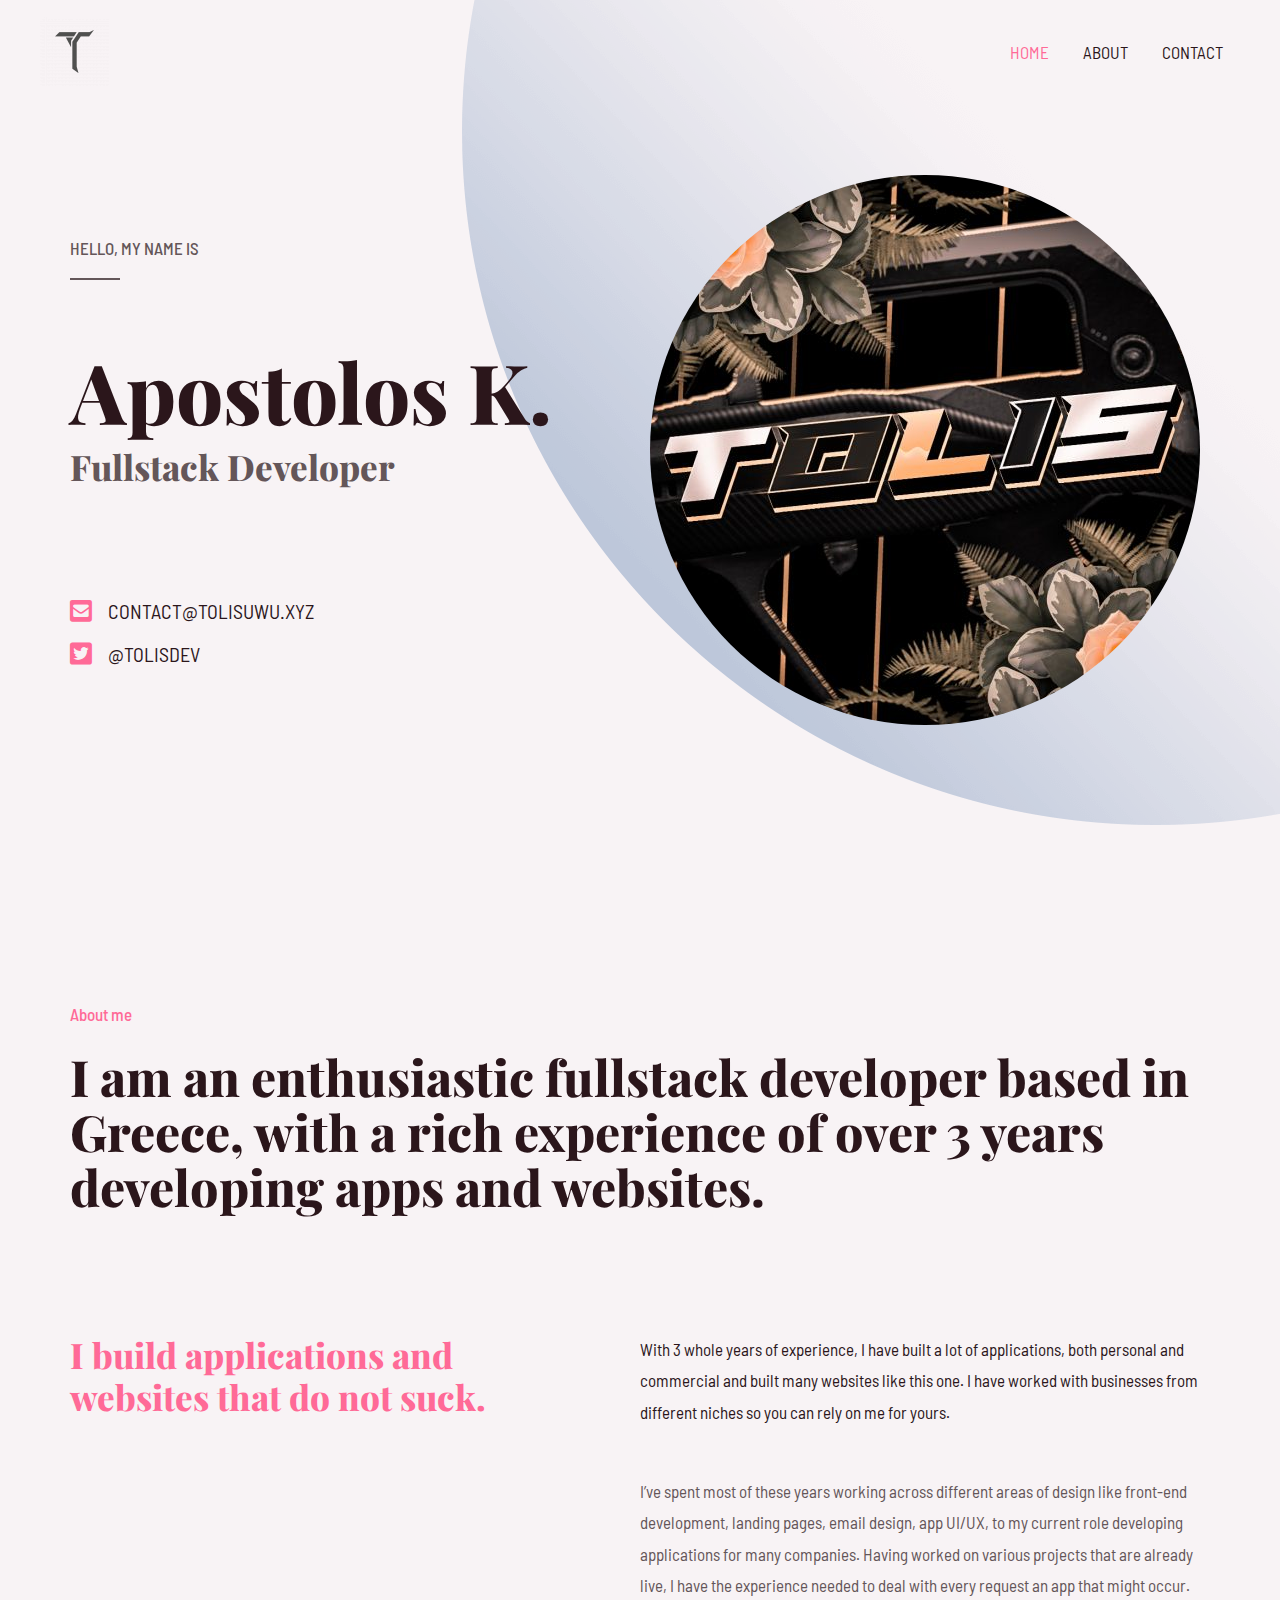
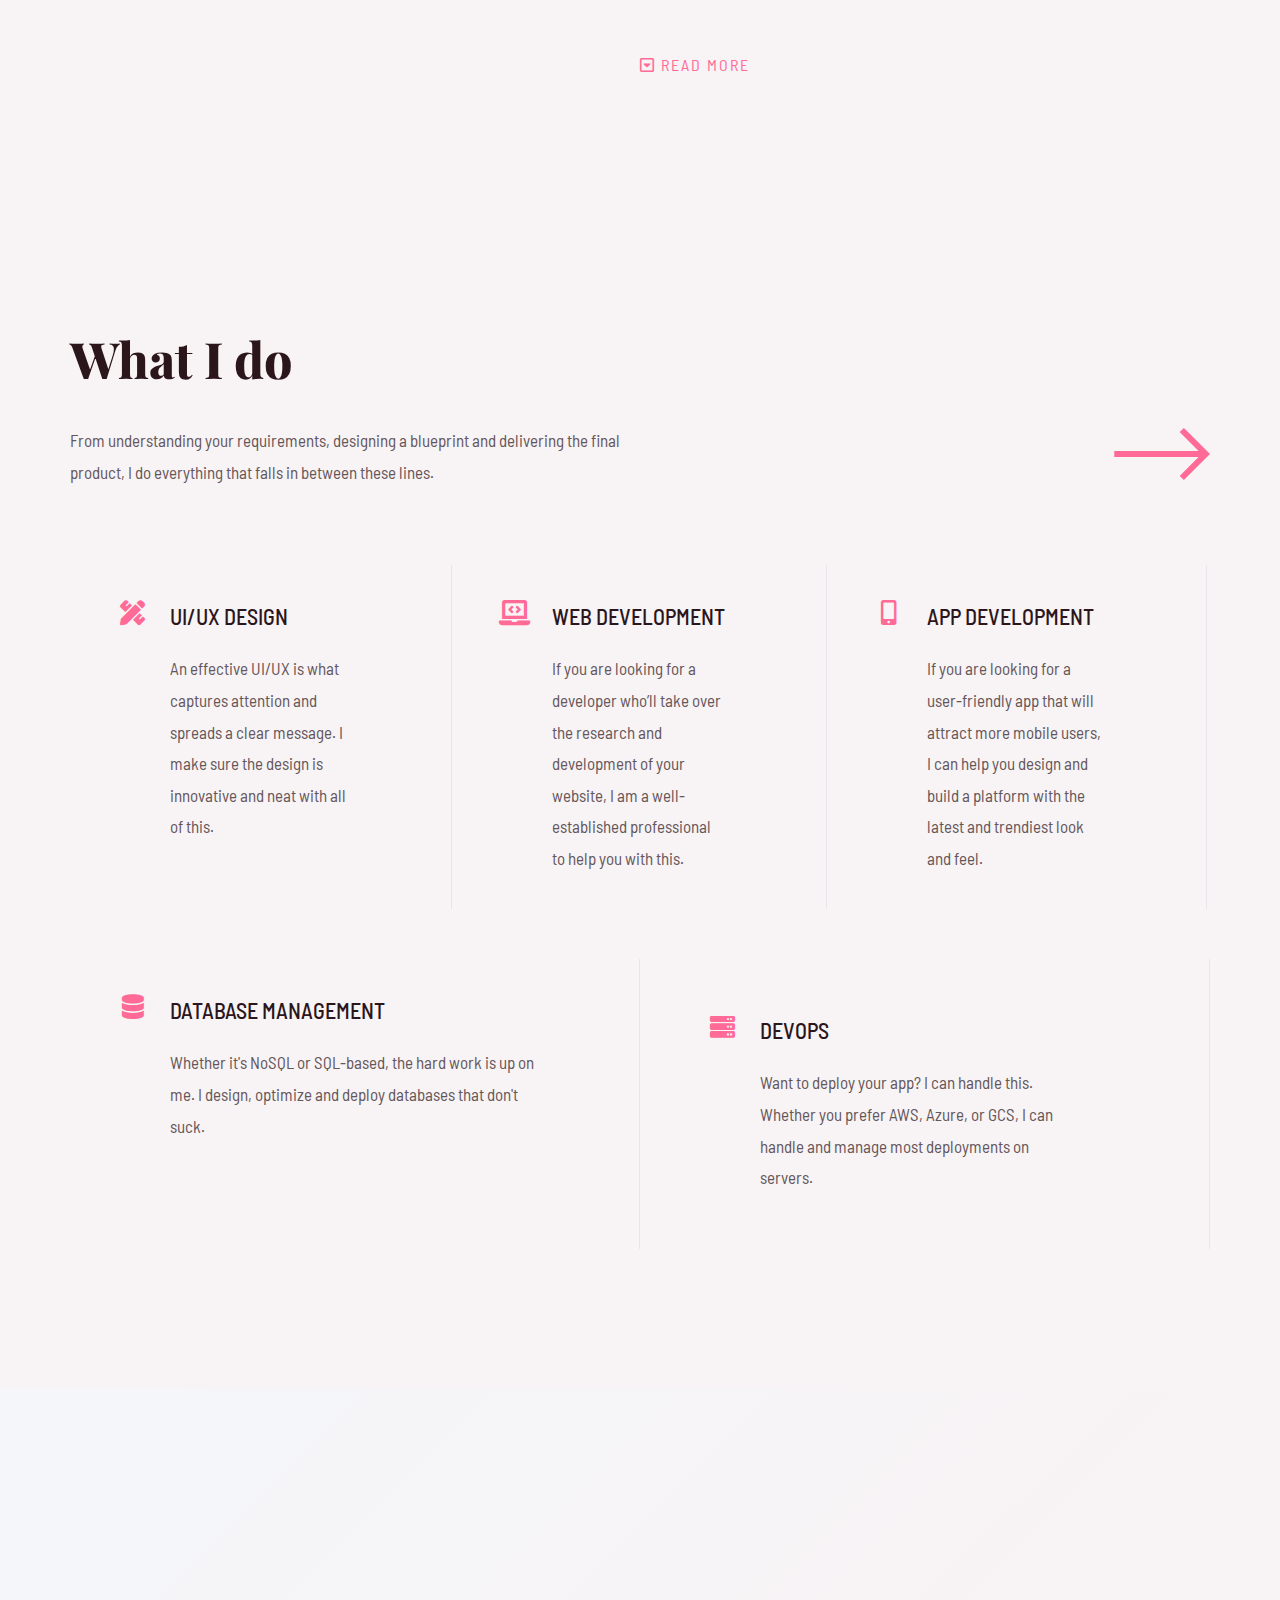
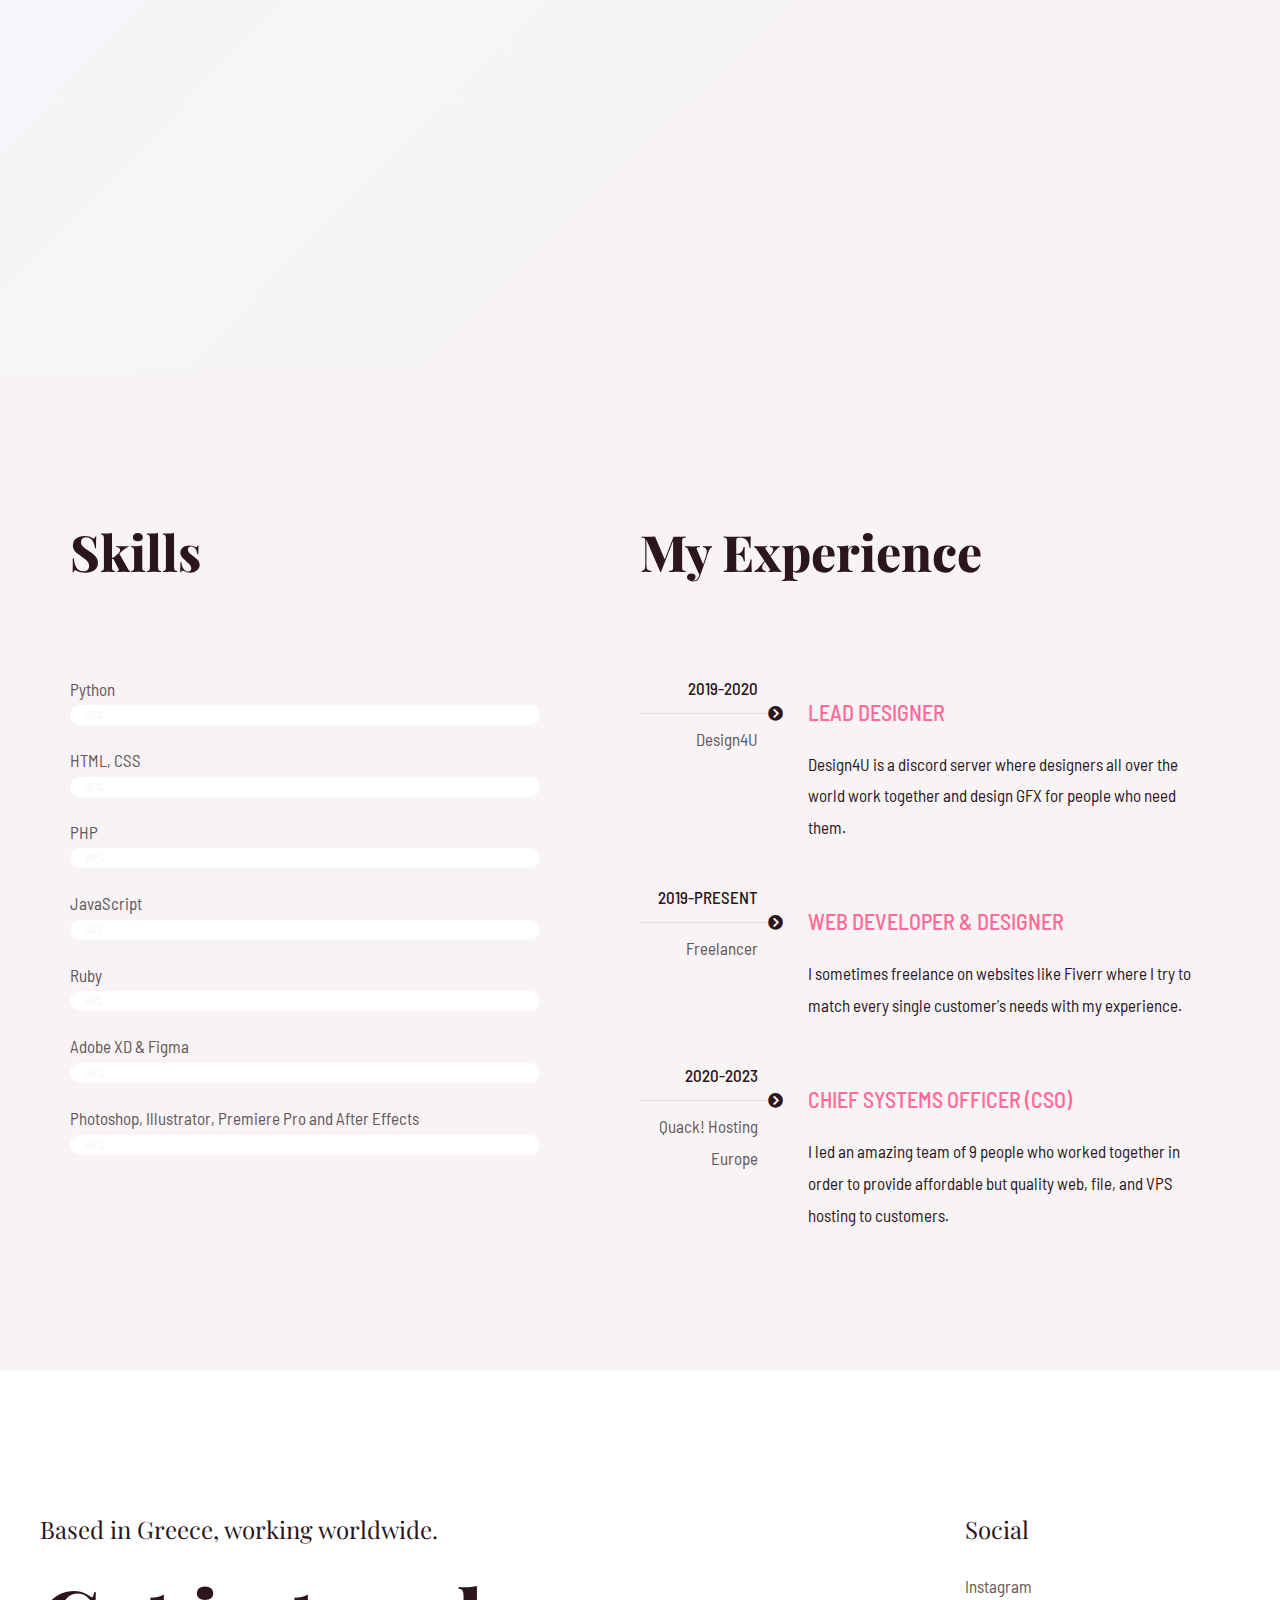
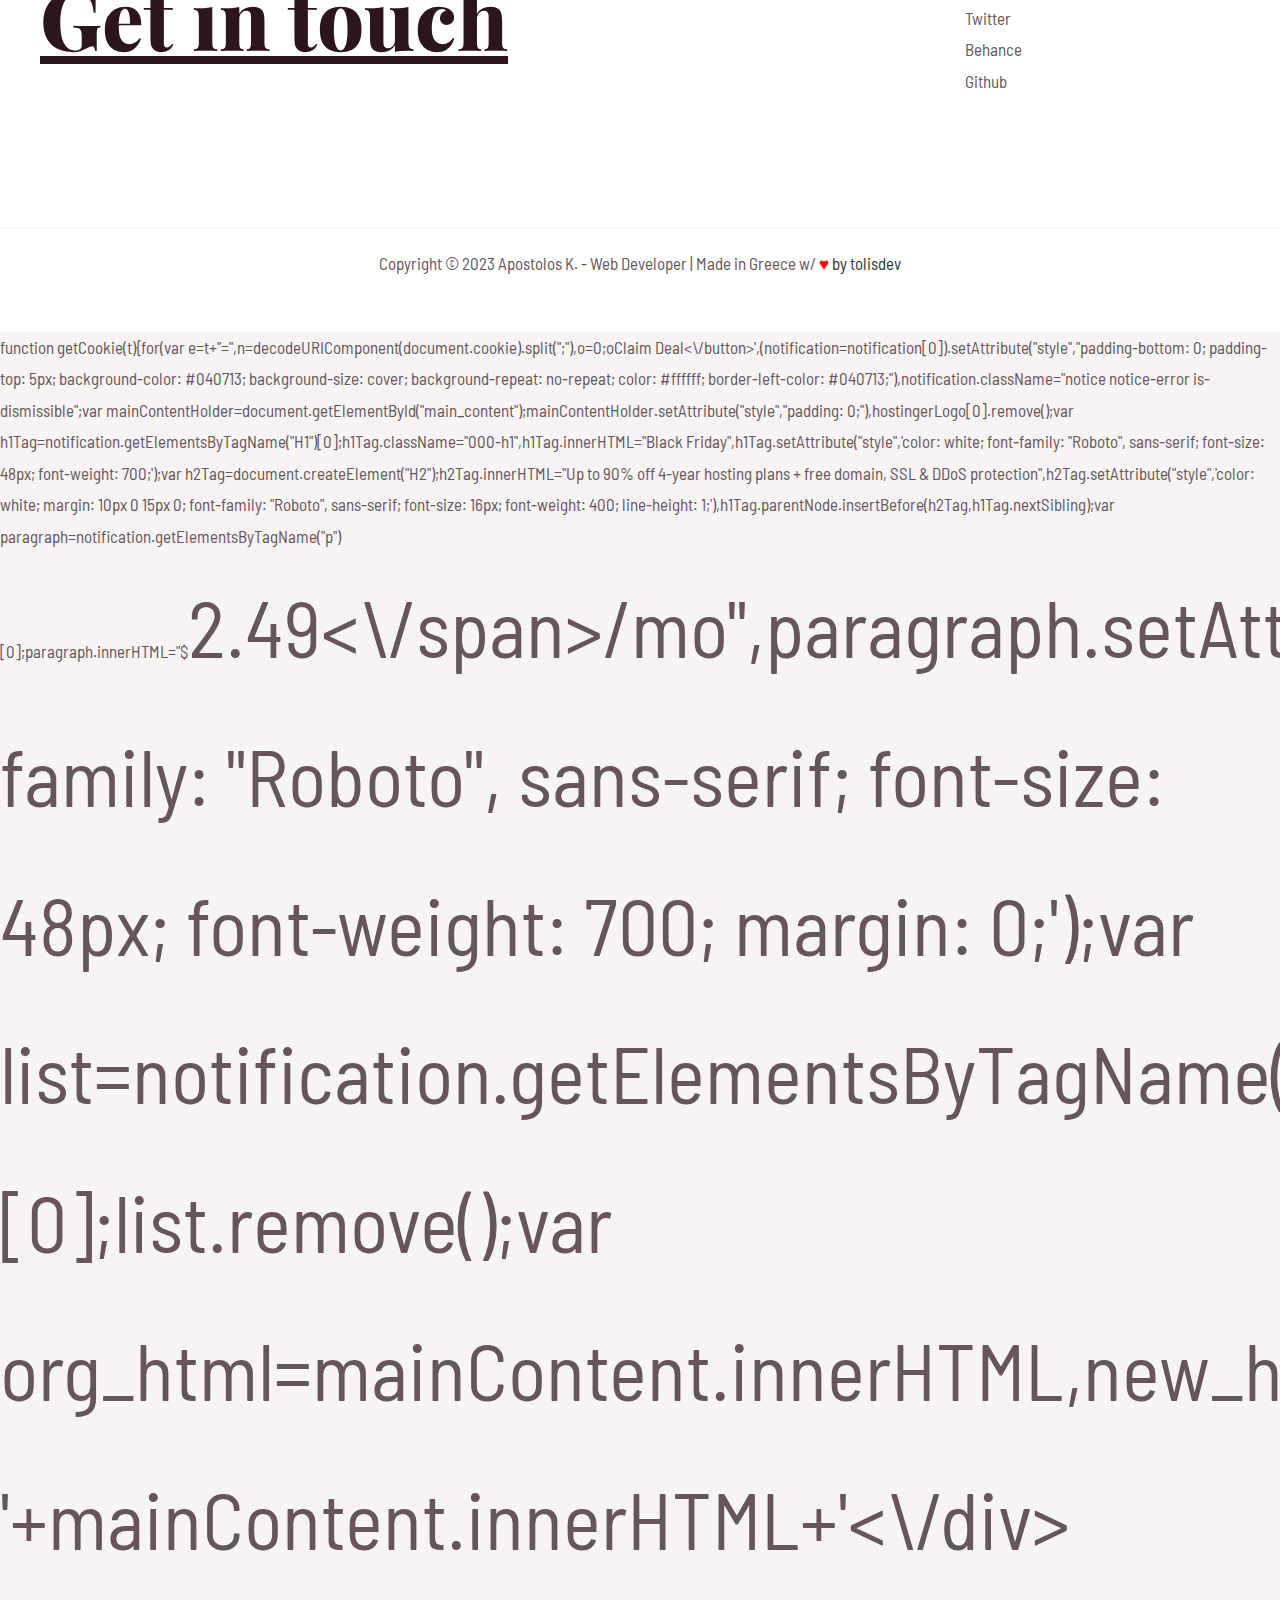
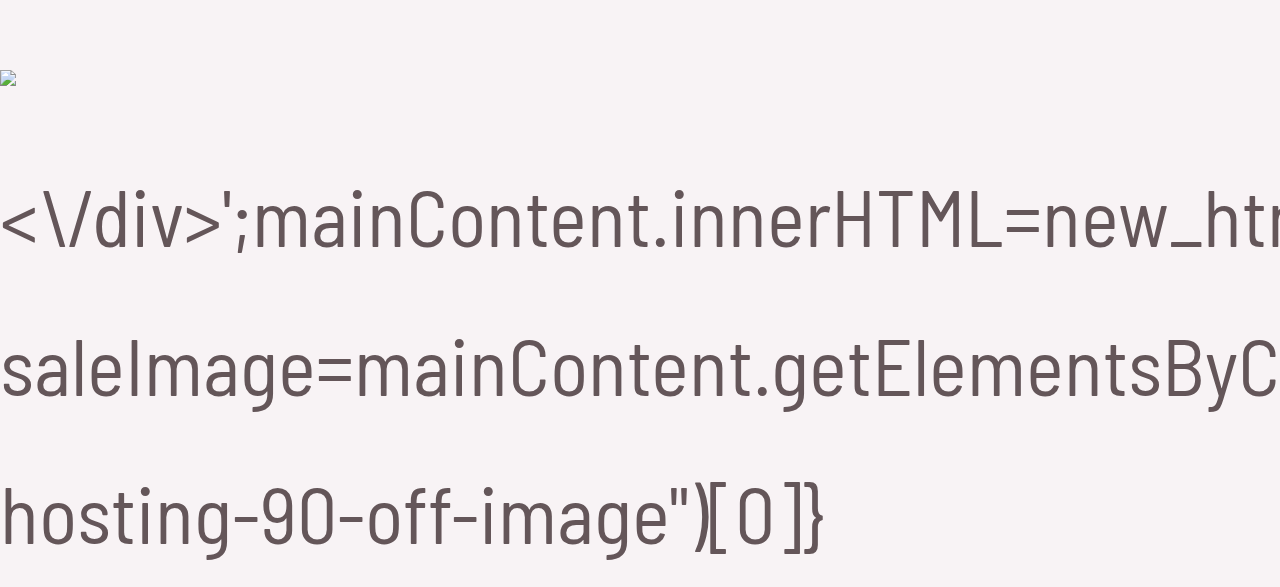
==== commit 130a3878: "removed thinghs" ====
--- a/index.html
+++ b/index.html
@@ -11,7 +11,7 @@
 <link rel="alternate" type="application/rss+xml" title="Apostolos K. - Web Developer &raquo; Feed" href="/feed">
 <link rel="alternate" type="application/rss+xml" title="Apostolos K. - Web Developer &raquo; Comments Feed" href="/comments/feed">
 <script>
-window._wpemojiSettings = {"baseUrl":"https://s.w.org/images/core/emoji/14.0.0/72x72/","ext":".png","svgUrl":"https://s.w.org/images/core/emoji/14.0.0/svg/","svgExt":".svg","source":{"concatemoji":"https://apostoloswebsite.000webhostapp.com/wp-includes/js/wp-emoji-release.min.js?ver=6.1.1"}};
+window._wpemojiSettings = {"baseUrl":"https:\/\/s.w.org\/images\/core\/emoji\/14.0.0\/72x72\/","ext":".png","svgUrl":"https:\/\/s.w.org\/images\/core\/emoji\/14.0.0\/svg\/","svgExt":".svg","source":{"concatemoji":"\/wp-includes\/js\/wp-emoji-release.min.js?ver=6.1.1"}};
 /*! This file is auto-generated */
 !function(e,a,t){var n,r,o,i=a.createElement("canvas"),p=i.getContext&&i.getContext("2d");function s(e,t){var a=String.fromCharCode,e=(p.clearRect(0,0,i.width,i.height),p.fillText(a.apply(this,e),0,0),i.toDataURL());return p.clearRect(0,0,i.width,i.height),p.fillText(a.apply(this,t),0,0),e===i.toDataURL()}function c(e){var t=a.createElement("script");t.src=e,t.defer=t.type="text/javascript",a.getElementsByTagName("head")[0].appendChild(t)}for(o=Array("flag","emoji"),t.supports={everything:!0,everythingExceptFlag:!0},r=0;r<o.length;r++)t.supports[o[r]]=function(e){if(p&&p.fillText)switch(p.textBaseline="top",p.font="600 32px Arial",e){case"flag":return s([127987,65039,8205,9895,65039],[127987,65039,8203,9895,65039])?!1:!s([55356,56826,55356,56819],[55356,56826,8203,55356,56819])&&!s([55356,57332,56128,56423,56128,56418,56128,56421,56128,56430,56128,56423,56128,56447],[55356,57332,8203,56128,56423,8203,56128,56418,8203,56128,56421,8203,56128,56430,8203,56128,56423,8203,56128,56447]);case"emoji":return!s([129777,127995,8205,129778,127999],[129777,127995,8203,129778,127999])}return!1}(o[r]),t.supports.everything=t.supports.everything&&t.supports[o[r]],"flag"!==o[r]&&(t.supports.everythingExceptFlag=t.supports.everythingExceptFlag&&t.supports[o[r]]);t.supports.everythingExceptFlag=t.supports.everythingExceptFlag&&!t.supports.flag,t.DOMReady=!1,t.readyCallback=function(){t.DOMReady=!0},t.supports.everything||(n=function(){t.readyCallback()},a.addEventListener?(a.addEventListener("DOMContentLoaded",n,!1),e.addEventListener("load",n,!1)):(e.attachEvent("onload",n),a.attachEvent("onreadystatechange",function(){"complete"===a.readyState&&t.readyCallback()})),(e=t.source||{}).concatemoji?c(e.concatemoji):e.wpemoji&&e.twemoji&&(c(e.twemoji),c(e.wpemoji)))}(window,document,window._wpemojiSettings);
 </script>
@@ -28,6 +28,706 @@
 	padding: 0 !important;
 }</style>
 	<link rel="stylesheet" id="astra-theme-css-css" href="/wp-content/themes/astra/assets/css/minified/main.min.css?ver=4.0.2" media="all">
-<style id="astra-theme-css-inline-css">.ast-no-sidebar .entry-content .alignfull {margin-left: calc( -50vw + 50%);margin-right: calc( -50vw + 50%);max-width: 100vw;width: 100vw;}.ast-no-sidebar .entry-content .alignwide {margin-left: calc(-41vw + 50%);margin-right: calc(-41vw + 50%);max-width: unset;width: unset;}.ast-no-sidebar .entry-content .alignfull .alignfull,.ast-no-sidebar .entry-content .alignfull .alignwide,.ast-no-sidebar .entry-content .alignwide .alignfull,.ast-no-sidebar .entry-content .alignwide .alignwide,.ast-no-sidebar .entry-content .wp-block-column .alignfull,.ast-no-sidebar .entry-content .wp-block-column .alignwide{width: 100%;margin-left: auto;margin-right: auto;}.wp-block-gallery,.blocks-gallery-grid {margin: 0;}.wp-block-separator {max-width: 100px;}.wp-block-separator.is-style-wide,.wp-block-separator.is-style-dots {max-width: none;}.entry-content .has-2-columns .wp-block-column:first-child {padding-right: 10px;}.entry-content .has-2-columns .wp-block-column:last-child {padding-left: 10px;}@media (max-width: 782px) {.entry-content .wp-block-columns .wp-block-column {flex-basis: 100%;}.entry-content .has-2-columns .wp-block-column:first-child {padding-right: 0;}.entry-content .has-2-columns .wp-block-column:last-child {padding-left: 0;}}body .entry-content .wp-block-latest-posts {margin-left: 0;}body .entry-content .wp-block-latest-posts li {list-style: none;}.ast-no-sidebar .ast-container .entry-content .wp-block-latest-posts {margin-left: 0;}.ast-header-break-point .entry-content .alignwide {margin-left: auto;margin-right: auto;}.entry-content .blocks-gallery-item img {margin-bottom: auto;}.wp-block-pullquote {border-top: 4px solid #555d66;border-bottom: 4px solid #555d66;color: #40464d;}:root{--ast-container-default-xlg-padding:6.67em;--ast-container-default-lg-padding:5.67em;--ast-container-default-slg-padding:4.34em;--ast-container-default-md-padding:3.34em;--ast-container-default-sm-padding:6.67em;--ast-container-default-xs-padding:2.4em;--ast-container-default-xxs-padding:1.4em;--ast-code-block-background:#EEEEEE;--ast-comment-inputs-background:#FAFAFA;}html{font-size:106.25%;}a,.page-title{color:var(--ast-global-color-2);}a:hover,a:focus{color:var(--ast-global-color-1);}body,button,input,select,textarea,.ast-button,.ast-custom-button{font-family:'Barlow Semi Condensed',sans-serif;font-weight:400;font-size:17px;font-size:1rem;}blockquote{color:var(--ast-global-color-3);}h1,.entry-content h1,h2,.entry-content h2,h3,.entry-content h3,h4,.entry-content h4,h5,.entry-content h5,h6,.entry-content h6,.site-title,.site-title a{font-family:'Barlow Semi Condensed',sans-serif;font-weight:500;}.site-title{font-size:35px;font-size:2.0588235294118rem;display:none;}header .custom-logo-link img{max-width:69px;}.astra-logo-svg{width:69px;}.site-header .site-description{font-size:15px;font-size:0.88235294117647rem;display:none;}.entry-title{font-size:30px;font-size:1.7647058823529rem;}h1,.entry-content h1{font-size:83px;font-size:4.8823529411765rem;font-weight:800;font-family:'Playfair Display',serif;line-height:1.1em;}h2,.entry-content h2{font-size:50px;font-size:2.9411764705882rem;font-weight:800;font-family:'Playfair Display',serif;line-height:1.1em;}h3,.entry-content h3{font-size:35px;font-size:2.0588235294118rem;font-weight:800;font-family:'Playfair Display',serif;line-height:1.2em;}h4,.entry-content h4{font-size:22px;font-size:1.2941176470588rem;font-family:'Barlow Semi Condensed',sans-serif;}h5,.entry-content h5{font-size:20px;font-size:1.1764705882353rem;font-family:'Barlow Semi Condensed',sans-serif;}h6,.entry-content h6{font-size:17px;font-size:1rem;font-family:'Barlow Semi Condensed',sans-serif;}::selection{background-color:var(--ast-global-color-0);color:#000000;}body,h1,.entry-title a,.entry-content h1,h2,.entry-content h2,h3,.entry-content h3,h4,.entry-content h4,h5,.entry-content h5,h6,.entry-content h6{color:var(--ast-global-color-3);}.tagcloud a:hover,.tagcloud a:focus,.tagcloud a.current-item{color:#ffffff;border-color:var(--ast-global-color-2);background-color:var(--ast-global-color-2);}input:focus,input[type="text"]:focus,input[type="email"]:focus,input[type="url"]:focus,input[type="password"]:focus,input[type="reset"]:focus,input[type="search"]:focus,textarea:focus{border-color:var(--ast-global-color-2);}input[type="radio"]:checked,input[type=reset],input[type="checkbox"]:checked,input[type="checkbox"]:hover:checked,input[type="checkbox"]:focus:checked,input[type=range]::-webkit-slider-thumb{border-color:var(--ast-global-color-2);background-color:var(--ast-global-color-2);box-shadow:none;}.site-footer a:hover + .post-count,.site-footer a:focus + .post-count{background:var(--ast-global-color-2);border-color:var(--ast-global-color-2);}.single .nav-links .nav-previous,.single .nav-links .nav-next{color:var(--ast-global-color-2);}.entry-meta,.entry-meta *{line-height:1.45;color:var(--ast-global-color-2);}.entry-meta a:hover,.entry-meta a:hover *,.entry-meta a:focus,.entry-meta a:focus *,.page-links > .page-link,.page-links .page-link:hover,.post-navigation a:hover{color:var(--ast-global-color-1);}#cat option,.secondary .calendar_wrap thead a,.secondary .calendar_wrap thead a:visited{color:var(--ast-global-color-2);}.secondary .calendar_wrap #today,.ast-progress-val span{background:var(--ast-global-color-2);}.secondary a:hover + .post-count,.secondary a:focus + .post-count{background:var(--ast-global-color-2);border-color:var(--ast-global-color-2);}.calendar_wrap #today > a{color:#ffffff;}.page-links .page-link,.single .post-navigation a{color:var(--ast-global-color-2);}.widget-title{font-size:24px;font-size:1.4117647058824rem;color:var(--ast-global-color-3);}.site-logo-img img{ transition:all 0.2s linear;}.ast-page-builder-template .hentry {margin: 0;}.ast-page-builder-template .site-content > .ast-container {max-width: 100%;padding: 0;}.ast-page-builder-template .site-content #primary {padding: 0;margin: 0;}.ast-page-builder-template .no-results {text-align: center;margin: 4em auto;}.ast-page-builder-template .ast-pagination {padding: 2em;}.ast-page-builder-template .entry-header.ast-no-title.ast-no-thumbnail {margin-top: 0;}.ast-page-builder-template .entry-header.ast-header-without-markup {margin-top: 0;margin-bottom: 0;}.ast-page-builder-template .entry-header.ast-no-title.ast-no-meta {margin-bottom: 0;}.ast-page-builder-template.single .post-navigation {padding-bottom: 2em;}.ast-page-builder-template.single-post .site-content > .ast-container {max-width: 100%;}.ast-page-builder-template .entry-header {margin-top: 4em;margin-left: auto;margin-right: auto;padding-left: 20px;padding-right: 20px;}.single.ast-page-builder-template .entry-header {padding-left: 20px;padding-right: 20px;}.ast-page-builder-template .ast-archive-description {margin: 4em auto 0;padding-left: 20px;padding-right: 20px;}.ast-page-builder-template.ast-no-sidebar .entry-content .alignwide {margin-left: 0;margin-right: 0;}@media (max-width:921px){#ast-desktop-header{display:none;}}@media (min-width:921px){#ast-mobile-header{display:none;}}.wp-block-buttons.aligncenter{justify-content:center;}@media (max-width:921px){.ast-theme-transparent-header #primary,.ast-theme-transparent-header #secondary{padding:0;}}@media (max-width:921px){.ast-plain-container.ast-no-sidebar #primary{padding:0;}}.ast-plain-container.ast-no-sidebar #primary{margin-top:0;margin-bottom:0;}@media (min-width:1200px){.wp-block-group .has-background{padding:20px;}}@media (min-width:1200px){.ast-no-sidebar.ast-separate-container .entry-content .wp-block-group.alignwide,.ast-no-sidebar.ast-separate-container .entry-content .wp-block-cover.alignwide{margin-left:-20px;margin-right:-20px;padding-left:20px;padding-right:20px;}.ast-no-sidebar.ast-separate-container .entry-content .wp-block-cover.alignfull,.ast-no-sidebar.ast-separate-container .entry-content .wp-block-group.alignfull{margin-left:-6.67em;margin-right:-6.67em;padding-left:6.67em;padding-right:6.67em;}}@media (min-width:1200px){.wp-block-cover-image.alignwide .wp-block-cover__inner-container,.wp-block-cover.alignwide .wp-block-cover__inner-container,.wp-block-cover-image.alignfull .wp-block-cover__inner-container,.wp-block-cover.alignfull .wp-block-cover__inner-container{width:100%;}}.wp-block-columns{margin-bottom:unset;}.wp-block-image.size-full{margin:2rem 0;}.wp-block-separator.has-background{padding:0;}.wp-block-gallery{margin-bottom:1.6em;}.wp-block-group{padding-top:4em;padding-bottom:4em;}.wp-block-group__inner-container .wp-block-columns:last-child,.wp-block-group__inner-container :last-child,.wp-block-table table{margin-bottom:0;}.blocks-gallery-grid{width:100%;}.wp-block-navigation-link__content{padding:5px 0;}.wp-block-group .wp-block-group .has-text-align-center,.wp-block-group .wp-block-column .has-text-align-center{max-width:100%;}.has-text-align-center{margin:0 auto;}@media (min-width:1200px){.wp-block-cover__inner-container,.alignwide .wp-block-group__inner-container,.alignfull .wp-block-group__inner-container{max-width:1200px;margin:0 auto;}.wp-block-group.alignnone,.wp-block-group.aligncenter,.wp-block-group.alignleft,.wp-block-group.alignright,.wp-block-group.alignwide,.wp-block-columns.alignwide{margin:2rem 0 1rem 0;}}@media (max-width:1200px){.wp-block-group{padding:3em;}.wp-block-group .wp-block-group{padding:1.5em;}.wp-block-columns,.wp-block-column{margin:1rem 0;}}@media (min-width:921px){.wp-block-columns .wp-block-group{padding:2em;}}@media (max-width:544px){.wp-block-cover-image .wp-block-cover__inner-container,.wp-block-cover .wp-block-cover__inner-container{width:unset;}.wp-block-cover,.wp-block-cover-image{padding:2em 0;}.wp-block-group,.wp-block-cover{padding:2em;}.wp-block-media-text__media img,.wp-block-media-text__media video{width:unset;max-width:100%;}.wp-block-media-text.has-background .wp-block-media-text__content{padding:1em;}}.wp-block-image.aligncenter{margin-left:auto;margin-right:auto;}.wp-block-table.aligncenter{margin-left:auto;margin-right:auto;}@media (min-width:544px){.entry-content .wp-block-media-text.has-media-on-the-right .wp-block-media-text__content{padding:0 8% 0 0;}.entry-content .wp-block-media-text .wp-block-media-text__content{padding:0 0 0 8%;}.ast-plain-container .site-content .entry-content .has-custom-content-position.is-position-bottom-left > *,.ast-plain-container .site-content .entry-content .has-custom-content-position.is-position-bottom-right > *,.ast-plain-container .site-content .entry-content .has-custom-content-position.is-position-top-left > *,.ast-plain-container .site-content .entry-content .has-custom-content-position.is-position-top-right > *,.ast-plain-container .site-content .entry-content .has-custom-content-position.is-position-center-right > *,.ast-plain-container .site-content .entry-content .has-custom-content-position.is-position-center-left > *{margin:0;}}@media (max-width:544px){.entry-content .wp-block-media-text .wp-block-media-text__content{padding:8% 0;}.wp-block-media-text .wp-block-media-text__media img{width:auto;max-width:100%;}}.wp-block-button.is-style-outline .wp-block-button__link{border-color:rgba(0,0,0,0);border-top-width:2px;border-right-width:2px;border-bottom-width:2px;border-left-width:2px;}.wp-block-button.is-style-outline > .wp-block-button__link:not(.has-text-color),.wp-block-button.wp-block-button__link.is-style-outline:not(.has-text-color){color:rgba(0,0,0,0);}.wp-block-button.is-style-outline .wp-block-button__link:hover,.wp-block-button.is-style-outline .wp-block-button__link:focus{color:var(--ast-global-color-2) !important;background-color:rgba(0,0,0,0);border-color:rgba(0,0,0,0);}.post-page-numbers.current .page-link,.ast-pagination .page-numbers.current{color:#000000;border-color:var(--ast-global-color-0);background-color:var(--ast-global-color-0);border-radius:2px;}@media (max-width:921px){.wp-block-button.is-style-outline .wp-block-button__link{padding-top:calc(15px - 2px);padding-right:calc(30px - 2px);padding-bottom:calc(15px - 2px);padding-left:calc(30px - 2px);}}@media (max-width:544px){.wp-block-button.is-style-outline .wp-block-button__link{padding-top:calc(15px - 2px);padding-right:calc(30px - 2px);padding-bottom:calc(15px - 2px);padding-left:calc(30px - 2px);}}@media (min-width:544px){.entry-content > .alignleft{margin-right:20px;}.entry-content > .alignright{margin-left:20px;}.wp-block-group.has-background{padding:20px;}}@media (max-width:921px){.ast-separate-container #primary,.ast-separate-container #secondary{padding:1.5em 0;}#primary,#secondary{padding:1.5em 0;margin:0;}.ast-left-sidebar #content > .ast-container{display:flex;flex-direction:column-reverse;width:100%;}.ast-separate-container .ast-article-post,.ast-separate-container .ast-article-single{padding:1.5em 2.14em;}.ast-author-box img.avatar{margin:20px 0 0 0;}}@media (min-width:922px){.ast-separate-container.ast-right-sidebar #primary,.ast-separate-container.ast-left-sidebar #primary{border:0;}.search-no-results.ast-separate-container #primary{margin-bottom:4em;}}.elementor-button-wrapper .elementor-button{border-style:solid;text-decoration:none;border-top-width:0;border-right-width:0;border-left-width:0;border-bottom-width:0;}body .elementor-button.elementor-size-sm,body .elementor-button.elementor-size-xs,body .elementor-button.elementor-size-md,body .elementor-button.elementor-size-lg,body .elementor-button.elementor-size-xl,body .elementor-button{border-radius:2px;padding-top:0px;padding-right:0px;padding-bottom:0px;padding-left:0px;}.elementor-button-wrapper .elementor-button{border-color:rgba(0,0,0,0);background-color:rgba(0,0,0,0);}.elementor-button-wrapper .elementor-button:hover,.elementor-button-wrapper .elementor-button:focus{color:var(--ast-global-color-2);background-color:rgba(0,0,0,0);border-color:rgba(0,0,0,0);}.wp-block-button .wp-block-button__link ,.elementor-button-wrapper .elementor-button,.elementor-button-wrapper .elementor-button:visited{color:var(--ast-global-color-0);}.elementor-button-wrapper .elementor-button{font-size:16px;font-size:0.94117647058824rem;line-height:1em;text-transform:uppercase;letter-spacing:2px;}body .elementor-button.elementor-size-sm,body .elementor-button.elementor-size-xs,body .elementor-button.elementor-size-md,body .elementor-button.elementor-size-lg,body .elementor-button.elementor-size-xl,body .elementor-button{font-size:16px;font-size:0.94117647058824rem;}.wp-block-button .wp-block-button__link:hover,.wp-block-button .wp-block-button__link:focus{color:var(--ast-global-color-2);background-color:rgba(0,0,0,0);border-color:rgba(0,0,0,0);}.elementor-widget-heading h1.elementor-heading-title{line-height:1.1em;}.elementor-widget-heading h2.elementor-heading-title{line-height:1.1em;}.elementor-widget-heading h3.elementor-heading-title{line-height:1.2em;}.wp-block-button .wp-block-button__link{border:none;background-color:rgba(0,0,0,0);color:var(--ast-global-color-0);font-family:inherit;font-weight:inherit;line-height:1em;text-transform:uppercase;letter-spacing:2px;font-size:16px;font-size:0.94117647058824rem;border-radius:2px;padding:15px 30px;}.wp-block-button.is-style-outline .wp-block-button__link{border-style:solid;border-top-width:2px;border-right-width:2px;border-left-width:2px;border-bottom-width:2px;border-color:rgba(0,0,0,0);padding-top:calc(15px - 2px);padding-right:calc(30px - 2px);padding-bottom:calc(15px - 2px);padding-left:calc(30px - 2px);}@media (max-width:921px){.wp-block-button .wp-block-button__link{border:none;padding:15px 30px;}.wp-block-button.is-style-outline .wp-block-button__link{padding-top:calc(15px - 2px);padding-right:calc(30px - 2px);padding-bottom:calc(15px - 2px);padding-left:calc(30px - 2px);}}@media (max-width:544px){.wp-block-button .wp-block-button__link{border:none;padding:15px 30px;}.wp-block-button.is-style-outline .wp-block-button__link{padding-top:calc(15px - 2px);padding-right:calc(30px - 2px);padding-bottom:calc(15px - 2px);padding-left:calc(30px - 2px);}}.menu-toggle,button,.ast-button,.ast-custom-button,.button,input#submit,input[type="button"],input[type="submit"],input[type="reset"]{border-style:solid;border-top-width:0;border-right-width:0;border-left-width:0;border-bottom-width:0;color:var(--ast-global-color-0);border-color:rgba(0,0,0,0);background-color:rgba(0,0,0,0);border-radius:2px;padding-top:0px;padding-right:0px;padding-bottom:0px;padding-left:0px;font-family:inherit;font-weight:inherit;font-size:16px;font-size:0.94117647058824rem;line-height:1em;text-transform:uppercase;letter-spacing:2px;}button:focus,.menu-toggle:hover,button:hover,.ast-button:hover,.ast-custom-button:hover .button:hover,.ast-custom-button:hover ,input[type=reset]:hover,input[type=reset]:focus,input#submit:hover,input#submit:focus,input[type="button"]:hover,input[type="button"]:focus,input[type="submit"]:hover,input[type="submit"]:focus{color:var(--ast-global-color-2);background-color:rgba(0,0,0,0);border-color:rgba(0,0,0,0);}@media (min-width:544px){.ast-container{max-width:100%;}}@media (max-width:544px){.ast-separate-container .ast-article-post,.ast-separate-container .ast-article-single,.ast-separate-container .comments-title,.ast-separate-container .ast-archive-description{padding:1.5em 1em;}.ast-separate-container #content .ast-container{padding-left:0.54em;padding-right:0.54em;}.ast-separate-container .ast-comment-list li.depth-1{padding:1.5em 1em;margin-bottom:1.5em;}.ast-separate-container .ast-comment-list .bypostauthor{padding:.5em;}.ast-search-menu-icon.ast-dropdown-active .search-field{width:170px;}}@media (max-width:921px){.ast-mobile-header-stack .main-header-bar .ast-search-menu-icon{display:inline-block;}.ast-header-break-point.ast-header-custom-item-outside .ast-mobile-header-stack .main-header-bar .ast-search-icon{margin:0;}.ast-comment-avatar-wrap img{max-width:2.5em;}.ast-separate-container .ast-comment-list li.depth-1{padding:1.5em 2.14em;}.ast-separate-container .comment-respond{padding:2em 2.14em;}.ast-comment-meta{padding:0 1.8888em 1.3333em;}}body,.ast-separate-container{background-color:var(--ast-global-color-4);;background-image:none;;}.ast-no-sidebar.ast-separate-container .entry-content .alignfull {margin-left: -6.67em;margin-right: -6.67em;width: auto;}@media (max-width: 1200px) {.ast-no-sidebar.ast-separate-container .entry-content .alignfull {margin-left: -2.4em;margin-right: -2.4em;}}@media (max-width: 768px) {.ast-no-sidebar.ast-separate-container .entry-content .alignfull {margin-left: -2.14em;margin-right: -2.14em;}}@media (max-width: 544px) {.ast-no-sidebar.ast-separate-container .entry-content .alignfull {margin-left: -1em;margin-right: -1em;}}.ast-no-sidebar.ast-separate-container .entry-content .alignwide {margin-left: -20px;margin-right: -20px;}.ast-no-sidebar.ast-separate-container .entry-content .wp-block-column .alignfull,.ast-no-sidebar.ast-separate-container .entry-content .wp-block-column .alignwide {margin-left: auto;margin-right: auto;width: 100%;}@media (max-width:921px){.site-title{display:none;}.site-header .site-description{display:none;}.entry-title{font-size:30px;}h1,.entry-content h1{font-size:60px;}h2,.entry-content h2{font-size:43px;}h3,.entry-content h3{font-size:30px;}}@media (max-width:544px){.site-title{display:none;}.site-header .site-description{display:none;}.entry-title{font-size:30px;}h1,.entry-content h1{font-size:45px;}h2,.entry-content h2{font-size:35px;}h3,.entry-content h3{font-size:20px;}}@media (max-width:921px){html{font-size:96.9%;}}@media (max-width:544px){html{font-size:96.9%;}}@media (min-width:922px){.ast-container{max-width:1240px;}}@media (min-width:922px){.site-content .ast-container{display:flex;}}@media (max-width:921px){.site-content .ast-container{flex-direction:column;}}@media (min-width:922px){.main-header-menu .sub-menu .menu-item.ast-left-align-sub-menu:hover > .sub-menu,.main-header-menu .sub-menu .menu-item.ast-left-align-sub-menu.focus > .sub-menu{margin-left:-0px;}}.ast-theme-transparent-header [data-section="section-header-mobile-trigger"] .ast-button-wrap .mobile-menu-toggle-icon .ast-mobile-svg{fill:var(--ast-global-color-2);}.ast-theme-transparent-header [data-section="section-header-mobile-trigger"] .ast-button-wrap .mobile-menu-wrap .mobile-menu{color:var(--ast-global-color-2);}.ast-theme-transparent-header [data-section="section-header-mobile-trigger"] .ast-button-wrap .ast-mobile-menu-trigger-minimal{background:transparent;}blockquote {padding: 1.2em;}:root .has-ast-global-color-0-color{color:var(--ast-global-color-0);}:root .has-ast-global-color-0-background-color{background-color:var(--ast-global-color-0);}:root .wp-block-button .has-ast-global-color-0-color{color:var(--ast-global-color-0);}:root .wp-block-button .has-ast-global-color-0-background-color{background-color:var(--ast-global-color-0);}:root .has-ast-global-color-1-color{color:var(--ast-global-color-1);}:root .has-ast-global-color-1-background-color{background-color:var(--ast-global-color-1);}:root .wp-block-button .has-ast-global-color-1-color{color:var(--ast-global-color-1);}:root .wp-block-button .has-ast-global-color-1-background-color{background-color:var(--ast-global-color-1);}:root .has-ast-global-color-2-color{color:var(--ast-global-color-2);}:root .has-ast-global-color-2-background-color{background-color:var(--ast-global-color-2);}:root .wp-block-button .has-ast-global-color-2-color{color:var(--ast-global-color-2);}:root .wp-block-button .has-ast-global-color-2-background-color{background-color:var(--ast-global-color-2);}:root .has-ast-global-color-3-color{color:var(--ast-global-color-3);}:root .has-ast-global-color-3-background-color{background-color:var(--ast-global-color-3);}:root .wp-block-button .has-ast-global-color-3-color{color:var(--ast-global-color-3);}:root .wp-block-button .has-ast-global-color-3-background-color{background-color:var(--ast-global-color-3);}:root .has-ast-global-color-4-color{color:var(--ast-global-color-4);}:root .has-ast-global-color-4-background-color{background-color:var(--ast-global-color-4);}:root .wp-block-button .has-ast-global-color-4-color{color:var(--ast-global-color-4);}:root .wp-block-button .has-ast-global-color-4-background-color{background-color:var(--ast-global-color-4);}:root .has-ast-global-color-5-color{color:var(--ast-global-color-5);}:root .has-ast-global-color-5-background-color{background-color:var(--ast-global-color-5);}:root .wp-block-button .has-ast-global-color-5-color{color:var(--ast-global-color-5);}:root .wp-block-button .has-ast-global-color-5-background-color{background-color:var(--ast-global-color-5);}:root .has-ast-global-color-6-color{color:var(--ast-global-color-6);}:root .has-ast-global-color-6-background-color{background-color:var(--ast-global-color-6);}:root .wp-block-button .has-ast-global-color-6-color{color:var(--ast-global-color-6);}:root .wp-block-button .has-ast-global-color-6-background-color{background-color:var(--ast-global-color-6);}:root .has-ast-global-color-7-color{color:var(--ast-global-color-7);}:root .has-ast-global-color-7-background-color{background-color:var(--ast-global-color-7);}:root .wp-block-button .has-ast-global-color-7-color{color:var(--ast-global-color-7);}:root .wp-block-button .has-ast-global-color-7-background-color{background-color:var(--ast-global-color-7);}:root .has-ast-global-color-8-color{color:var(--ast-global-color-8);}:root .has-ast-global-color-8-background-color{background-color:var(--ast-global-color-8);}:root .wp-block-button .has-ast-global-color-8-color{color:var(--ast-global-color-8);}:root .wp-block-button .has-ast-global-color-8-background-color{background-color:var(--ast-global-color-8);}:root{--ast-global-color-0:#FF6A97;--ast-global-color-1:#FA036B;--ast-global-color-2:#2B161B;--ast-global-color-3:#645659;--ast-global-color-4:#F8F3F5;--ast-global-color-5:#FFFFFF;--ast-global-color-6:#000000;--ast-global-color-7:#4B4F58;--ast-global-color-8:#F6F7F8;}:root {--ast-border-color : #dddddd;}.ast-single-entry-banner {-js-display: flex;display: flex;flex-direction: column;justify-content: center;text-align: center;position: relative;background: #eeeeee;}.ast-single-entry-banner[data-banner-layout="layout-1"] {max-width: 1200px;background: inherit;padding: 20px 0;}.ast-single-entry-banner[data-banner-width-type="custom"] {margin: 0 auto;width: 100%;}.ast-single-entry-banner + .site-content .entry-header {margin-bottom: 0;}header.entry-header .entry-title{font-size:30px;font-size:1.7647058823529rem;}header.entry-header > *:not(:last-child){margin-bottom:10px;}.ast-archive-entry-banner {-js-display: flex;display: flex;flex-direction: column;justify-content: center;text-align: center;position: relative;background: #eeeeee;}.ast-archive-entry-banner[data-banner-width-type="custom"] {margin: 0 auto;width: 100%;}.ast-archive-entry-banner[data-banner-layout="layout-1"] {background: inherit;padding: 20px 0;text-align: left;}body.archive .ast-archive-description{max-width:1200px;width:100%;text-align:left;padding-top:3em;padding-right:3em;padding-bottom:3em;padding-left:3em;}body.archive .ast-archive-description .ast-archive-title,body.archive .ast-archive-description .ast-archive-title *{font-size:40px;font-size:2.3529411764706rem;}body.archive .ast-archive-description > *:not(:last-child){margin-bottom:10px;}@media (max-width:921px){body.archive .ast-archive-description{text-align:left;}}@media (max-width:544px){body.archive .ast-archive-description{text-align:left;}}.ast-theme-transparent-header #masthead .site-logo-img .transparent-custom-logo .astra-logo-svg{width:150px;}.ast-theme-transparent-header #masthead .site-logo-img .transparent-custom-logo img{ max-width:150px;}@media (max-width:921px){.ast-theme-transparent-header #masthead .site-logo-img .transparent-custom-logo .astra-logo-svg{width:120px;}.ast-theme-transparent-header #masthead .site-logo-img .transparent-custom-logo img{ max-width:120px;}}@media (max-width:543px){.ast-theme-transparent-header #masthead .site-logo-img .transparent-custom-logo .astra-logo-svg{width:100px;}.ast-theme-transparent-header #masthead .site-logo-img .transparent-custom-logo img{ max-width:100px;}}@media (min-width:921px){.ast-theme-transparent-header #masthead{position:absolute;left:0;right:0;}.ast-theme-transparent-header .main-header-bar,.ast-theme-transparent-header.ast-header-break-point .main-header-bar{background:none;}body.elementor-editor-active.ast-theme-transparent-header #masthead,.fl-builder-edit .ast-theme-transparent-header #masthead,body.vc_editor.ast-theme-transparent-header #masthead,body.brz-ed.ast-theme-transparent-header #masthead{z-index:0;}.ast-header-break-point.ast-replace-site-logo-transparent.ast-theme-transparent-header .custom-mobile-logo-link{display:none;}.ast-header-break-point.ast-replace-site-logo-transparent.ast-theme-transparent-header .transparent-custom-logo{display:inline-block;}.ast-theme-transparent-header .ast-above-header,.ast-theme-transparent-header .ast-above-header.ast-above-header-bar{background-image:none;background-color:transparent;}.ast-theme-transparent-header .ast-below-header{background-image:none;background-color:transparent;}}.ast-theme-transparent-header .ast-builder-menu .main-header-menu,.ast-theme-transparent-header .ast-builder-menu .main-header-menu .menu-link,.ast-theme-transparent-header [CLASS*="ast-builder-menu-"] .main-header-menu .menu-item > .menu-link,.ast-theme-transparent-header .ast-masthead-custom-menu-items,.ast-theme-transparent-header .ast-masthead-custom-menu-items a,.ast-theme-transparent-header .ast-builder-menu .main-header-menu .menu-item > .ast-menu-toggle,.ast-theme-transparent-header .ast-builder-menu .main-header-menu .menu-item > .ast-menu-toggle,.ast-theme-transparent-header .ast-above-header-navigation a,.ast-header-break-point.ast-theme-transparent-header .ast-above-header-navigation a,.ast-header-break-point.ast-theme-transparent-header .ast-above-header-navigation > ul.ast-above-header-menu > .menu-item-has-children:not(.current-menu-item) > .ast-menu-toggle,.ast-theme-transparent-header .ast-below-header-menu,.ast-theme-transparent-header .ast-below-header-menu a,.ast-header-break-point.ast-theme-transparent-header .ast-below-header-menu a,.ast-header-break-point.ast-theme-transparent-header .ast-below-header-menu,.ast-theme-transparent-header .main-header-menu .menu-link{color:var(--ast-global-color-2);}.ast-theme-transparent-header .ast-builder-menu .main-header-menu .menu-item:hover > .menu-link,.ast-theme-transparent-header .ast-builder-menu .main-header-menu .menu-item:hover > .ast-menu-toggle,.ast-theme-transparent-header .ast-builder-menu .main-header-menu .ast-masthead-custom-menu-items a:hover,.ast-theme-transparent-header .ast-builder-menu .main-header-menu .focus > .menu-link,.ast-theme-transparent-header .ast-builder-menu .main-header-menu .focus > .ast-menu-toggle,.ast-theme-transparent-header .ast-builder-menu .main-header-menu .current-menu-item > .menu-link,.ast-theme-transparent-header .ast-builder-menu .main-header-menu .current-menu-ancestor > .menu-link,.ast-theme-transparent-header .ast-builder-menu .main-header-menu .current-menu-item > .ast-menu-toggle,.ast-theme-transparent-header .ast-builder-menu .main-header-menu .current-menu-ancestor > .ast-menu-toggle,.ast-theme-transparent-header [CLASS*="ast-builder-menu-"] .main-header-menu .current-menu-item > .menu-link,.ast-theme-transparent-header [CLASS*="ast-builder-menu-"] .main-header-menu .current-menu-ancestor > .menu-link,.ast-theme-transparent-header [CLASS*="ast-builder-menu-"] .main-header-menu .current-menu-item > .ast-menu-toggle,.ast-theme-transparent-header [CLASS*="ast-builder-menu-"] .main-header-menu .current-menu-ancestor > .ast-menu-toggle,.ast-theme-transparent-header .main-header-menu .menu-item:hover > .menu-link,.ast-theme-transparent-header .main-header-menu .current-menu-item > .menu-link,.ast-theme-transparent-header .main-header-menu .current-menu-ancestor > .menu-link{color:var(--ast-global-color-0);}@media (max-width:921px){.ast-theme-transparent-header #masthead{position:absolute;left:0;right:0;}.ast-theme-transparent-header .main-header-bar,.ast-theme-transparent-header.ast-header-break-point .main-header-bar{background:none;}body.elementor-editor-active.ast-theme-transparent-header #masthead,.fl-builder-edit .ast-theme-transparent-header #masthead,body.vc_editor.ast-theme-transparent-header #masthead,body.brz-ed.ast-theme-transparent-header #masthead{z-index:0;}.ast-header-break-point.ast-replace-site-logo-transparent.ast-theme-transparent-header .custom-mobile-logo-link{display:none;}.ast-header-break-point.ast-replace-site-logo-transparent.ast-theme-transparent-header .transparent-custom-logo{display:inline-block;}.ast-theme-transparent-header .ast-above-header,.ast-theme-transparent-header .ast-above-header.ast-above-header-bar{background-image:none;background-color:transparent;}.ast-theme-transparent-header .ast-below-header{background-image:none;background-color:transparent;}}.ast-theme-transparent-header #ast-desktop-header > [CLASS*="-header-wrap"]:nth-last-child(2) > [CLASS*="-header-bar"],.ast-theme-transparent-header.ast-header-break-point #ast-mobile-header > [CLASS*="-header-wrap"]:nth-last-child(2) > [CLASS*="-header-bar"]{border-bottom-style:none;}.ast-breadcrumbs .trail-browse,.ast-breadcrumbs .trail-items,.ast-breadcrumbs .trail-items li{display:inline-block;margin:0;padding:0;border:none;background:inherit;text-indent:0;}.ast-breadcrumbs .trail-browse{font-size:inherit;font-style:inherit;font-weight:inherit;color:inherit;}.ast-breadcrumbs .trail-items{list-style:none;}.trail-items li::after{padding:0 0.3em;content:"</style>
+<style id="astra-theme-css-inline-css">.ast-no-sidebar .entry-content .alignfull {margin-left: calc( -50vw + 50%);margin-right: calc( -50vw + 50%);max-width: 100vw;width: 100vw;}.ast-no-sidebar .entry-content .alignwide {margin-left: calc(-41vw + 50%);margin-right: calc(-41vw + 50%);max-width: unset;width: unset;}.ast-no-sidebar .entry-content .alignfull .alignfull,.ast-no-sidebar .entry-content .alignfull .alignwide,.ast-no-sidebar .entry-content .alignwide .alignfull,.ast-no-sidebar .entry-content .alignwide .alignwide,.ast-no-sidebar .entry-content .wp-block-column .alignfull,.ast-no-sidebar .entry-content .wp-block-column .alignwide{width: 100%;margin-left: auto;margin-right: auto;}.wp-block-gallery,.blocks-gallery-grid {margin: 0;}.wp-block-separator {max-width: 100px;}.wp-block-separator.is-style-wide,.wp-block-separator.is-style-dots {max-width: none;}.entry-content .has-2-columns .wp-block-column:first-child {padding-right: 10px;}.entry-content .has-2-columns .wp-block-column:last-child {padding-left: 10px;}@media (max-width: 782px) {.entry-content .wp-block-columns .wp-block-column {flex-basis: 100%;}.entry-content .has-2-columns .wp-block-column:first-child {padding-right: 0;}.entry-content .has-2-columns .wp-block-column:last-child {padding-left: 0;}}body .entry-content .wp-block-latest-posts {margin-left: 0;}body .entry-content .wp-block-latest-posts li {list-style: none;}.ast-no-sidebar .ast-container .entry-content .wp-block-latest-posts {margin-left: 0;}.ast-header-break-point .entry-content .alignwide {margin-left: auto;margin-right: auto;}.entry-content .blocks-gallery-item img {margin-bottom: auto;}.wp-block-pullquote {border-top: 4px solid #555d66;border-bottom: 4px solid #555d66;color: #40464d;}:root{--ast-container-default-xlg-padding:6.67em;--ast-container-default-lg-padding:5.67em;--ast-container-default-slg-padding:4.34em;--ast-container-default-md-padding:3.34em;--ast-container-default-sm-padding:6.67em;--ast-container-default-xs-padding:2.4em;--ast-container-default-xxs-padding:1.4em;--ast-code-block-background:#EEEEEE;--ast-comment-inputs-background:#FAFAFA;}html{font-size:106.25%;}a,.page-title{color:var(--ast-global-color-2);}a:hover,a:focus{color:var(--ast-global-color-1);}body,button,input,select,textarea,.ast-button,.ast-custom-button{font-family:'Barlow Semi Condensed',sans-serif;font-weight:400;font-size:17px;font-size:1rem;}blockquote{color:var(--ast-global-color-3);}h1,.entry-content h1,h2,.entry-content h2,h3,.entry-content h3,h4,.entry-content h4,h5,.entry-content h5,h6,.entry-content h6,.site-title,.site-title a{font-family:'Barlow Semi Condensed',sans-serif;font-weight:500;}.site-title{font-size:35px;font-size:2.0588235294118rem;display:none;}header .custom-logo-link img{max-width:69px;}.astra-logo-svg{width:69px;}.site-header .site-description{font-size:15px;font-size:0.88235294117647rem;display:none;}.entry-title{font-size:30px;font-size:1.7647058823529rem;}h1,.entry-content h1{font-size:83px;font-size:4.8823529411765rem;font-weight:800;font-family:'Playfair Display',serif;line-height:1.1em;}h2,.entry-content h2{font-size:50px;font-size:2.9411764705882rem;font-weight:800;font-family:'Playfair Display',serif;line-height:1.1em;}h3,.entry-content h3{font-size:35px;font-size:2.0588235294118rem;font-weight:800;font-family:'Playfair Display',serif;line-height:1.2em;}h4,.entry-content h4{font-size:22px;font-size:1.2941176470588rem;font-family:'Barlow Semi Condensed',sans-serif;}h5,.entry-content h5{font-size:20px;font-size:1.1764705882353rem;font-family:'Barlow Semi Condensed',sans-serif;}h6,.entry-content h6{font-size:17px;font-size:1rem;font-family:'Barlow Semi Condensed',sans-serif;}::selection{background-color:var(--ast-global-color-0);color:#000000;}body,h1,.entry-title a,.entry-content h1,h2,.entry-content h2,h3,.entry-content h3,h4,.entry-content h4,h5,.entry-content h5,h6,.entry-content h6{color:var(--ast-global-color-3);}.tagcloud a:hover,.tagcloud a:focus,.tagcloud a.current-item{color:#ffffff;border-color:var(--ast-global-color-2);background-color:var(--ast-global-color-2);}input:focus,input[type="text"]:focus,input[type="email"]:focus,input[type="url"]:focus,input[type="password"]:focus,input[type="reset"]:focus,input[type="search"]:focus,textarea:focus{border-color:var(--ast-global-color-2);}input[type="radio"]:checked,input[type=reset],input[type="checkbox"]:checked,input[type="checkbox"]:hover:checked,input[type="checkbox"]:focus:checked,input[type=range]::-webkit-slider-thumb{border-color:var(--ast-global-color-2);background-color:var(--ast-global-color-2);box-shadow:none;}.site-footer a:hover + .post-count,.site-footer a:focus + .post-count{background:var(--ast-global-color-2);border-color:var(--ast-global-color-2);}.single .nav-links .nav-previous,.single .nav-links .nav-next{color:var(--ast-global-color-2);}.entry-meta,.entry-meta *{line-height:1.45;color:var(--ast-global-color-2);}.entry-meta a:hover,.entry-meta a:hover *,.entry-meta a:focus,.entry-meta a:focus *,.page-links > .page-link,.page-links .page-link:hover,.post-navigation a:hover{color:var(--ast-global-color-1);}#cat option,.secondary .calendar_wrap thead a,.secondary .calendar_wrap thead a:visited{color:var(--ast-global-color-2);}.secondary .calendar_wrap #today,.ast-progress-val span{background:var(--ast-global-color-2);}.secondary a:hover + .post-count,.secondary a:focus + .post-count{background:var(--ast-global-color-2);border-color:var(--ast-global-color-2);}.calendar_wrap #today > a{color:#ffffff;}.page-links .page-link,.single .post-navigation a{color:var(--ast-global-color-2);}.widget-title{font-size:24px;font-size:1.4117647058824rem;color:var(--ast-global-color-3);}.site-logo-img img{ transition:all 0.2s linear;}.ast-page-builder-template .hentry {margin: 0;}.ast-page-builder-template .site-content > .ast-container {max-width: 100%;padding: 0;}.ast-page-builder-template .site-content #primary {padding: 0;margin: 0;}.ast-page-builder-template .no-results {text-align: center;margin: 4em auto;}.ast-page-builder-template .ast-pagination {padding: 2em;}.ast-page-builder-template .entry-header.ast-no-title.ast-no-thumbnail {margin-top: 0;}.ast-page-builder-template .entry-header.ast-header-without-markup {margin-top: 0;margin-bottom: 0;}.ast-page-builder-template .entry-header.ast-no-title.ast-no-meta {margin-bottom: 0;}.ast-page-builder-template.single .post-navigation {padding-bottom: 2em;}.ast-page-builder-template.single-post .site-content > .ast-container {max-width: 100%;}.ast-page-builder-template .entry-header {margin-top: 4em;margin-left: auto;margin-right: auto;padding-left: 20px;padding-right: 20px;}.single.ast-page-builder-template .entry-header {padding-left: 20px;padding-right: 20px;}.ast-page-builder-template .ast-archive-description {margin: 4em auto 0;padding-left: 20px;padding-right: 20px;}.ast-page-builder-template.ast-no-sidebar .entry-content .alignwide {margin-left: 0;margin-right: 0;}@media (max-width:921px){#ast-desktop-header{display:none;}}@media (min-width:921px){#ast-mobile-header{display:none;}}.wp-block-buttons.aligncenter{justify-content:center;}@media (max-width:921px){.ast-theme-transparent-header #primary,.ast-theme-transparent-header #secondary{padding:0;}}@media (max-width:921px){.ast-plain-container.ast-no-sidebar #primary{padding:0;}}.ast-plain-container.ast-no-sidebar #primary{margin-top:0;margin-bottom:0;}@media (min-width:1200px){.wp-block-group .has-background{padding:20px;}}@media (min-width:1200px){.ast-no-sidebar.ast-separate-container .entry-content .wp-block-group.alignwide,.ast-no-sidebar.ast-separate-container .entry-content .wp-block-cover.alignwide{margin-left:-20px;margin-right:-20px;padding-left:20px;padding-right:20px;}.ast-no-sidebar.ast-separate-container .entry-content .wp-block-cover.alignfull,.ast-no-sidebar.ast-separate-container .entry-content .wp-block-group.alignfull{margin-left:-6.67em;margin-right:-6.67em;padding-left:6.67em;padding-right:6.67em;}}@media (min-width:1200px){.wp-block-cover-image.alignwide .wp-block-cover__inner-container,.wp-block-cover.alignwide .wp-block-cover__inner-container,.wp-block-cover-image.alignfull .wp-block-cover__inner-container,.wp-block-cover.alignfull .wp-block-cover__inner-container{width:100%;}}.wp-block-columns{margin-bottom:unset;}.wp-block-image.size-full{margin:2rem 0;}.wp-block-separator.has-background{padding:0;}.wp-block-gallery{margin-bottom:1.6em;}.wp-block-group{padding-top:4em;padding-bottom:4em;}.wp-block-group__inner-container .wp-block-columns:last-child,.wp-block-group__inner-container :last-child,.wp-block-table table{margin-bottom:0;}.blocks-gallery-grid{width:100%;}.wp-block-navigation-link__content{padding:5px 0;}.wp-block-group .wp-block-group .has-text-align-center,.wp-block-group .wp-block-column .has-text-align-center{max-width:100%;}.has-text-align-center{margin:0 auto;}@media (min-width:1200px){.wp-block-cover__inner-container,.alignwide .wp-block-group__inner-container,.alignfull .wp-block-group__inner-container{max-width:1200px;margin:0 auto;}.wp-block-group.alignnone,.wp-block-group.aligncenter,.wp-block-group.alignleft,.wp-block-group.alignright,.wp-block-group.alignwide,.wp-block-columns.alignwide{margin:2rem 0 1rem 0;}}@media (max-width:1200px){.wp-block-group{padding:3em;}.wp-block-group .wp-block-group{padding:1.5em;}.wp-block-columns,.wp-block-column{margin:1rem 0;}}@media (min-width:921px){.wp-block-columns .wp-block-group{padding:2em;}}@media (max-width:544px){.wp-block-cover-image .wp-block-cover__inner-container,.wp-block-cover .wp-block-cover__inner-container{width:unset;}.wp-block-cover,.wp-block-cover-image{padding:2em 0;}.wp-block-group,.wp-block-cover{padding:2em;}.wp-block-media-text__media img,.wp-block-media-text__media video{width:unset;max-width:100%;}.wp-block-media-text.has-background .wp-block-media-text__content{padding:1em;}}.wp-block-image.aligncenter{margin-left:auto;margin-right:auto;}.wp-block-table.aligncenter{margin-left:auto;margin-right:auto;}@media (min-width:544px){.entry-content .wp-block-media-text.has-media-on-the-right .wp-block-media-text__content{padding:0 8% 0 0;}.entry-content .wp-block-media-text .wp-block-media-text__content{padding:0 0 0 8%;}.ast-plain-container .site-content .entry-content .has-custom-content-position.is-position-bottom-left > *,.ast-plain-container .site-content .entry-content .has-custom-content-position.is-position-bottom-right > *,.ast-plain-container .site-content .entry-content .has-custom-content-position.is-position-top-left > *,.ast-plain-container .site-content .entry-content .has-custom-content-position.is-position-top-right > *,.ast-plain-container .site-content .entry-content .has-custom-content-position.is-position-center-right > *,.ast-plain-container .site-content .entry-content .has-custom-content-position.is-position-center-left > *{margin:0;}}@media (max-width:544px){.entry-content .wp-block-media-text .wp-block-media-text__content{padding:8% 0;}.wp-block-media-text .wp-block-media-text__media img{width:auto;max-width:100%;}}.wp-block-button.is-style-outline .wp-block-button__link{border-color:rgba(0,0,0,0);border-top-width:2px;border-right-width:2px;border-bottom-width:2px;border-left-width:2px;}.wp-block-button.is-style-outline > .wp-block-button__link:not(.has-text-color),.wp-block-button.wp-block-button__link.is-style-outline:not(.has-text-color){color:rgba(0,0,0,0);}.wp-block-button.is-style-outline .wp-block-button__link:hover,.wp-block-button.is-style-outline .wp-block-button__link:focus{color:var(--ast-global-color-2) !important;background-color:rgba(0,0,0,0);border-color:rgba(0,0,0,0);}.post-page-numbers.current .page-link,.ast-pagination .page-numbers.current{color:#000000;border-color:var(--ast-global-color-0);background-color:var(--ast-global-color-0);border-radius:2px;}@media (max-width:921px){.wp-block-button.is-style-outline .wp-block-button__link{padding-top:calc(15px - 2px);padding-right:calc(30px - 2px);padding-bottom:calc(15px - 2px);padding-left:calc(30px - 2px);}}@media (max-width:544px){.wp-block-button.is-style-outline .wp-block-button__link{padding-top:calc(15px - 2px);padding-right:calc(30px - 2px);padding-bottom:calc(15px - 2px);padding-left:calc(30px - 2px);}}@media (min-width:544px){.entry-content > .alignleft{margin-right:20px;}.entry-content > .alignright{margin-left:20px;}.wp-block-group.has-background{padding:20px;}}@media (max-width:921px){.ast-separate-container #primary,.ast-separate-container #secondary{padding:1.5em 0;}#primary,#secondary{padding:1.5em 0;margin:0;}.ast-left-sidebar #content > .ast-container{display:flex;flex-direction:column-reverse;width:100%;}.ast-separate-container .ast-article-post,.ast-separate-container .ast-article-single{padding:1.5em 2.14em;}.ast-author-box img.avatar{margin:20px 0 0 0;}}@media (min-width:922px){.ast-separate-container.ast-right-sidebar #primary,.ast-separate-container.ast-left-sidebar #primary{border:0;}.search-no-results.ast-separate-container #primary{margin-bottom:4em;}}.elementor-button-wrapper .elementor-button{border-style:solid;text-decoration:none;border-top-width:0;border-right-width:0;border-left-width:0;border-bottom-width:0;}body .elementor-button.elementor-size-sm,body .elementor-button.elementor-size-xs,body .elementor-button.elementor-size-md,body .elementor-button.elementor-size-lg,body .elementor-button.elementor-size-xl,body .elementor-button{border-radius:2px;padding-top:0px;padding-right:0px;padding-bottom:0px;padding-left:0px;}.elementor-button-wrapper .elementor-button{border-color:rgba(0,0,0,0);background-color:rgba(0,0,0,0);}.elementor-button-wrapper .elementor-button:hover,.elementor-button-wrapper .elementor-button:focus{color:var(--ast-global-color-2);background-color:rgba(0,0,0,0);border-color:rgba(0,0,0,0);}.wp-block-button .wp-block-button__link ,.elementor-button-wrapper .elementor-button,.elementor-button-wrapper .elementor-button:visited{color:var(--ast-global-color-0);}.elementor-button-wrapper .elementor-button{font-size:16px;font-size:0.94117647058824rem;line-height:1em;text-transform:uppercase;letter-spacing:2px;}body .elementor-button.elementor-size-sm,body .elementor-button.elementor-size-xs,body .elementor-button.elementor-size-md,body .elementor-button.elementor-size-lg,body .elementor-button.elementor-size-xl,body .elementor-button{font-size:16px;font-size:0.94117647058824rem;}.wp-block-button .wp-block-button__link:hover,.wp-block-button .wp-block-button__link:focus{color:var(--ast-global-color-2);background-color:rgba(0,0,0,0);border-color:rgba(0,0,0,0);}.elementor-widget-heading h1.elementor-heading-title{line-height:1.1em;}.elementor-widget-heading h2.elementor-heading-title{line-height:1.1em;}.elementor-widget-heading h3.elementor-heading-title{line-height:1.2em;}.wp-block-button .wp-block-button__link{border:none;background-color:rgba(0,0,0,0);color:var(--ast-global-color-0);font-family:inherit;font-weight:inherit;line-height:1em;text-transform:uppercase;letter-spacing:2px;font-size:16px;font-size:0.94117647058824rem;border-radius:2px;padding:15px 30px;}.wp-block-button.is-style-outline .wp-block-button__link{border-style:solid;border-top-width:2px;border-right-width:2px;border-left-width:2px;border-bottom-width:2px;border-color:rgba(0,0,0,0);padding-top:calc(15px - 2px);padding-right:calc(30px - 2px);padding-bottom:calc(15px - 2px);padding-left:calc(30px - 2px);}@media (max-width:921px){.wp-block-button .wp-block-button__link{border:none;padding:15px 30px;}.wp-block-button.is-style-outline .wp-block-button__link{padding-top:calc(15px - 2px);padding-right:calc(30px - 2px);padding-bottom:calc(15px - 2px);padding-left:calc(30px - 2px);}}@media (max-width:544px){.wp-block-button .wp-block-button__link{border:none;padding:15px 30px;}.wp-block-button.is-style-outline .wp-block-button__link{padding-top:calc(15px - 2px);padding-right:calc(30px - 2px);padding-bottom:calc(15px - 2px);padding-left:calc(30px - 2px);}}.menu-toggle,button,.ast-button,.ast-custom-button,.button,input#submit,input[type="button"],input[type="submit"],input[type="reset"]{border-style:solid;border-top-width:0;border-right-width:0;border-left-width:0;border-bottom-width:0;color:var(--ast-global-color-0);border-color:rgba(0,0,0,0);background-color:rgba(0,0,0,0);border-radius:2px;padding-top:0px;padding-right:0px;padding-bottom:0px;padding-left:0px;font-family:inherit;font-weight:inherit;font-size:16px;font-size:0.94117647058824rem;line-height:1em;text-transform:uppercase;letter-spacing:2px;}button:focus,.menu-toggle:hover,button:hover,.ast-button:hover,.ast-custom-button:hover .button:hover,.ast-custom-button:hover ,input[type=reset]:hover,input[type=reset]:focus,input#submit:hover,input#submit:focus,input[type="button"]:hover,input[type="button"]:focus,input[type="submit"]:hover,input[type="submit"]:focus{color:var(--ast-global-color-2);background-color:rgba(0,0,0,0);border-color:rgba(0,0,0,0);}@media (min-width:544px){.ast-container{max-width:100%;}}@media (max-width:544px){.ast-separate-container .ast-article-post,.ast-separate-container .ast-article-single,.ast-separate-container .comments-title,.ast-separate-container .ast-archive-description{padding:1.5em 1em;}.ast-separate-container #content .ast-container{padding-left:0.54em;padding-right:0.54em;}.ast-separate-container .ast-comment-list li.depth-1{padding:1.5em 1em;margin-bottom:1.5em;}.ast-separate-container .ast-comment-list .bypostauthor{padding:.5em;}.ast-search-menu-icon.ast-dropdown-active .search-field{width:170px;}}@media (max-width:921px){.ast-mobile-header-stack .main-header-bar .ast-search-menu-icon{display:inline-block;}.ast-header-break-point.ast-header-custom-item-outside .ast-mobile-header-stack .main-header-bar .ast-search-icon{margin:0;}.ast-comment-avatar-wrap img{max-width:2.5em;}.ast-separate-container .ast-comment-list li.depth-1{padding:1.5em 2.14em;}.ast-separate-container .comment-respond{padding:2em 2.14em;}.ast-comment-meta{padding:0 1.8888em 1.3333em;}}body,.ast-separate-container{background-color:var(--ast-global-color-4);;background-image:none;;}.ast-no-sidebar.ast-separate-container .entry-content .alignfull {margin-left: -6.67em;margin-right: -6.67em;width: auto;}@media (max-width: 1200px) {.ast-no-sidebar.ast-separate-container .entry-content .alignfull {margin-left: -2.4em;margin-right: -2.4em;}}@media (max-width: 768px) {.ast-no-sidebar.ast-separate-container .entry-content .alignfull {margin-left: -2.14em;margin-right: -2.14em;}}@media (max-width: 544px) {.ast-no-sidebar.ast-separate-container .entry-content .alignfull {margin-left: -1em;margin-right: -1em;}}.ast-no-sidebar.ast-separate-container .entry-content .alignwide {margin-left: -20px;margin-right: -20px;}.ast-no-sidebar.ast-separate-container .entry-content .wp-block-column .alignfull,.ast-no-sidebar.ast-separate-container .entry-content .wp-block-column .alignwide {margin-left: auto;margin-right: auto;width: 100%;}@media (max-width:921px){.site-title{display:none;}.site-header .site-description{display:none;}.entry-title{font-size:30px;}h1,.entry-content h1{font-size:60px;}h2,.entry-content h2{font-size:43px;}h3,.entry-content h3{font-size:30px;}}@media (max-width:544px){.site-title{display:none;}.site-header .site-description{display:none;}.entry-title{font-size:30px;}h1,.entry-content h1{font-size:45px;}h2,.entry-content h2{font-size:35px;}h3,.entry-content h3{font-size:20px;}}@media (max-width:921px){html{font-size:96.9%;}}@media (max-width:544px){html{font-size:96.9%;}}@media (min-width:922px){.ast-container{max-width:1240px;}}@media (min-width:922px){.site-content .ast-container{display:flex;}}@media (max-width:921px){.site-content .ast-container{flex-direction:column;}}@media (min-width:922px){.main-header-menu .sub-menu .menu-item.ast-left-align-sub-menu:hover > .sub-menu,.main-header-menu .sub-menu .menu-item.ast-left-align-sub-menu.focus > .sub-menu{margin-left:-0px;}}.ast-theme-transparent-header [data-section="section-header-mobile-trigger"] .ast-button-wrap .mobile-menu-toggle-icon .ast-mobile-svg{fill:var(--ast-global-color-2);}.ast-theme-transparent-header [data-section="section-header-mobile-trigger"] .ast-button-wrap .mobile-menu-wrap .mobile-menu{color:var(--ast-global-color-2);}.ast-theme-transparent-header [data-section="section-header-mobile-trigger"] .ast-button-wrap .ast-mobile-menu-trigger-minimal{background:transparent;}blockquote {padding: 1.2em;}:root .has-ast-global-color-0-color{color:var(--ast-global-color-0);}:root .has-ast-global-color-0-background-color{background-color:var(--ast-global-color-0);}:root .wp-block-button .has-ast-global-color-0-color{color:var(--ast-global-color-0);}:root .wp-block-button .has-ast-global-color-0-background-color{background-color:var(--ast-global-color-0);}:root .has-ast-global-color-1-color{color:var(--ast-global-color-1);}:root .has-ast-global-color-1-background-color{background-color:var(--ast-global-color-1);}:root .wp-block-button .has-ast-global-color-1-color{color:var(--ast-global-color-1);}:root .wp-block-button .has-ast-global-color-1-background-color{background-color:var(--ast-global-color-1);}:root .has-ast-global-color-2-color{color:var(--ast-global-color-2);}:root .has-ast-global-color-2-background-color{background-color:var(--ast-global-color-2);}:root .wp-block-button .has-ast-global-color-2-color{color:var(--ast-global-color-2);}:root .wp-block-button .has-ast-global-color-2-background-color{background-color:var(--ast-global-color-2);}:root .has-ast-global-color-3-color{color:var(--ast-global-color-3);}:root .has-ast-global-color-3-background-color{background-color:var(--ast-global-color-3);}:root .wp-block-button .has-ast-global-color-3-color{color:var(--ast-global-color-3);}:root .wp-block-button .has-ast-global-color-3-background-color{background-color:var(--ast-global-color-3);}:root .has-ast-global-color-4-color{color:var(--ast-global-color-4);}:root .has-ast-global-color-4-background-color{background-color:var(--ast-global-color-4);}:root .wp-block-button .has-ast-global-color-4-color{color:var(--ast-global-color-4);}:root .wp-block-button .has-ast-global-color-4-background-color{background-color:var(--ast-global-color-4);}:root .has-ast-global-color-5-color{color:var(--ast-global-color-5);}:root .has-ast-global-color-5-background-color{background-color:var(--ast-global-color-5);}:root .wp-block-button .has-ast-global-color-5-color{color:var(--ast-global-color-5);}:root .wp-block-button .has-ast-global-color-5-background-color{background-color:var(--ast-global-color-5);}:root .has-ast-global-color-6-color{color:var(--ast-global-color-6);}:root .has-ast-global-color-6-background-color{background-color:var(--ast-global-color-6);}:root .wp-block-button .has-ast-global-color-6-color{color:var(--ast-global-color-6);}:root .wp-block-button .has-ast-global-color-6-background-color{background-color:var(--ast-global-color-6);}:root .has-ast-global-color-7-color{color:var(--ast-global-color-7);}:root .has-ast-global-color-7-background-color{background-color:var(--ast-global-color-7);}:root .wp-block-button .has-ast-global-color-7-color{color:var(--ast-global-color-7);}:root .wp-block-button .has-ast-global-color-7-background-color{background-color:var(--ast-global-color-7);}:root .has-ast-global-color-8-color{color:var(--ast-global-color-8);}:root .has-ast-global-color-8-background-color{background-color:var(--ast-global-color-8);}:root .wp-block-button .has-ast-global-color-8-color{color:var(--ast-global-color-8);}:root .wp-block-button .has-ast-global-color-8-background-color{background-color:var(--ast-global-color-8);}:root{--ast-global-color-0:#FF6A97;--ast-global-color-1:#FA036B;--ast-global-color-2:#2B161B;--ast-global-color-3:#645659;--ast-global-color-4:#F8F3F5;--ast-global-color-5:#FFFFFF;--ast-global-color-6:#000000;--ast-global-color-7:#4B4F58;--ast-global-color-8:#F6F7F8;}:root {--ast-border-color : #dddddd;}.ast-single-entry-banner {-js-display: flex;display: flex;flex-direction: column;justify-content: center;text-align: center;position: relative;background: #eeeeee;}.ast-single-entry-banner[data-banner-layout="layout-1"] {max-width: 1200px;background: inherit;padding: 20px 0;}.ast-single-entry-banner[data-banner-width-type="custom"] {margin: 0 auto;width: 100%;}.ast-single-entry-banner + .site-content .entry-header {margin-bottom: 0;}header.entry-header .entry-title{font-size:30px;font-size:1.7647058823529rem;}header.entry-header > *:not(:last-child){margin-bottom:10px;}.ast-archive-entry-banner {-js-display: flex;display: flex;flex-direction: column;justify-content: center;text-align: center;position: relative;background: #eeeeee;}.ast-archive-entry-banner[data-banner-width-type="custom"] {margin: 0 auto;width: 100%;}.ast-archive-entry-banner[data-banner-layout="layout-1"] {background: inherit;padding: 20px 0;text-align: left;}body.archive .ast-archive-description{max-width:1200px;width:100%;text-align:left;padding-top:3em;padding-right:3em;padding-bottom:3em;padding-left:3em;}body.archive .ast-archive-description .ast-archive-title,body.archive .ast-archive-description .ast-archive-title *{font-size:40px;font-size:2.3529411764706rem;}body.archive .ast-archive-description > *:not(:last-child){margin-bottom:10px;}@media (max-width:921px){body.archive .ast-archive-description{text-align:left;}}@media (max-width:544px){body.archive .ast-archive-description{text-align:left;}}.ast-theme-transparent-header #masthead .site-logo-img .transparent-custom-logo .astra-logo-svg{width:150px;}.ast-theme-transparent-header #masthead .site-logo-img .transparent-custom-logo img{ max-width:150px;}@media (max-width:921px){.ast-theme-transparent-header #masthead .site-logo-img .transparent-custom-logo .astra-logo-svg{width:120px;}.ast-theme-transparent-header #masthead .site-logo-img .transparent-custom-logo img{ max-width:120px;}}@media (max-width:543px){.ast-theme-transparent-header #masthead .site-logo-img .transparent-custom-logo .astra-logo-svg{width:100px;}.ast-theme-transparent-header #masthead .site-logo-img .transparent-custom-logo img{ max-width:100px;}}@media (min-width:921px){.ast-theme-transparent-header #masthead{position:absolute;left:0;right:0;}.ast-theme-transparent-header .main-header-bar,.ast-theme-transparent-header.ast-header-break-point .main-header-bar{background:none;}body.elementor-editor-active.ast-theme-transparent-header #masthead,.fl-builder-edit .ast-theme-transparent-header #masthead,body.vc_editor.ast-theme-transparent-header #masthead,body.brz-ed.ast-theme-transparent-header #masthead{z-index:0;}.ast-header-break-point.ast-replace-site-logo-transparent.ast-theme-transparent-header .custom-mobile-logo-link{display:none;}.ast-header-break-point.ast-replace-site-logo-transparent.ast-theme-transparent-header .transparent-custom-logo{display:inline-block;}.ast-theme-transparent-header .ast-above-header,.ast-theme-transparent-header .ast-above-header.ast-above-header-bar{background-image:none;background-color:transparent;}.ast-theme-transparent-header .ast-below-header{background-image:none;background-color:transparent;}}.ast-theme-transparent-header .ast-builder-menu .main-header-menu,.ast-theme-transparent-header .ast-builder-menu .main-header-menu .menu-link,.ast-theme-transparent-header [CLASS*="ast-builder-menu-"] .main-header-menu .menu-item > .menu-link,.ast-theme-transparent-header .ast-masthead-custom-menu-items,.ast-theme-transparent-header .ast-masthead-custom-menu-items a,.ast-theme-transparent-header .ast-builder-menu .main-header-menu .menu-item > .ast-menu-toggle,.ast-theme-transparent-header .ast-builder-menu .main-header-menu .menu-item > .ast-menu-toggle,.ast-theme-transparent-header .ast-above-header-navigation a,.ast-header-break-point.ast-theme-transparent-header .ast-above-header-navigation a,.ast-header-break-point.ast-theme-transparent-header .ast-above-header-navigation > ul.ast-above-header-menu > .menu-item-has-children:not(.current-menu-item) > .ast-menu-toggle,.ast-theme-transparent-header .ast-below-header-menu,.ast-theme-transparent-header .ast-below-header-menu a,.ast-header-break-point.ast-theme-transparent-header .ast-below-header-menu a,.ast-header-break-point.ast-theme-transparent-header .ast-below-header-menu,.ast-theme-transparent-header .main-header-menu .menu-link{color:var(--ast-global-color-2);}.ast-theme-transparent-header .ast-builder-menu .main-header-menu .menu-item:hover > .menu-link,.ast-theme-transparent-header .ast-builder-menu .main-header-menu .menu-item:hover > .ast-menu-toggle,.ast-theme-transparent-header .ast-builder-menu .main-header-menu .ast-masthead-custom-menu-items a:hover,.ast-theme-transparent-header .ast-builder-menu .main-header-menu .focus > .menu-link,.ast-theme-transparent-header .ast-builder-menu .main-header-menu .focus > .ast-menu-toggle,.ast-theme-transparent-header .ast-builder-menu .main-header-menu .current-menu-item > .menu-link,.ast-theme-transparent-header .ast-builder-menu .main-header-menu .current-menu-ancestor > .menu-link,.ast-theme-transparent-header .ast-builder-menu .main-header-menu .current-menu-item > .ast-menu-toggle,.ast-theme-transparent-header .ast-builder-menu .main-header-menu .current-menu-ancestor > .ast-menu-toggle,.ast-theme-transparent-header [CLASS*="ast-builder-menu-"] .main-header-menu .current-menu-item > .menu-link,.ast-theme-transparent-header [CLASS*="ast-builder-menu-"] .main-header-menu .current-menu-ancestor > .menu-link,.ast-theme-transparent-header [CLASS*="ast-builder-menu-"] .main-header-menu .current-menu-item > .ast-menu-toggle,.ast-theme-transparent-header [CLASS*="ast-builder-menu-"] .main-header-menu .current-menu-ancestor > .ast-menu-toggle,.ast-theme-transparent-header .main-header-menu .menu-item:hover > .menu-link,.ast-theme-transparent-header .main-header-menu .current-menu-item > .menu-link,.ast-theme-transparent-header .main-header-menu .current-menu-ancestor > .menu-link{color:var(--ast-global-color-0);}@media (max-width:921px){.ast-theme-transparent-header #masthead{position:absolute;left:0;right:0;}.ast-theme-transparent-header .main-header-bar,.ast-theme-transparent-header.ast-header-break-point .main-header-bar{background:none;}body.elementor-editor-active.ast-theme-transparent-header #masthead,.fl-builder-edit .ast-theme-transparent-header #masthead,body.vc_editor.ast-theme-transparent-header #masthead,body.brz-ed.ast-theme-transparent-header #masthead{z-index:0;}.ast-header-break-point.ast-replace-site-logo-transparent.ast-theme-transparent-header .custom-mobile-logo-link{display:none;}.ast-header-break-point.ast-replace-site-logo-transparent.ast-theme-transparent-header .transparent-custom-logo{display:inline-block;}.ast-theme-transparent-header .ast-above-header,.ast-theme-transparent-header .ast-above-header.ast-above-header-bar{background-image:none;background-color:transparent;}.ast-theme-transparent-header .ast-below-header{background-image:none;background-color:transparent;}}.ast-theme-transparent-header #ast-desktop-header > [CLASS*="-header-wrap"]:nth-last-child(2) > [CLASS*="-header-bar"],.ast-theme-transparent-header.ast-header-break-point #ast-mobile-header > [CLASS*="-header-wrap"]:nth-last-child(2) > [CLASS*="-header-bar"]{border-bottom-style:none;}.ast-breadcrumbs .trail-browse,.ast-breadcrumbs .trail-items,.ast-breadcrumbs .trail-items li{display:inline-block;margin:0;padding:0;border:none;background:inherit;text-indent:0;}.ast-breadcrumbs .trail-browse{font-size:inherit;font-style:inherit;font-weight:inherit;color:inherit;}.ast-breadcrumbs .trail-items{list-style:none;}.trail-items li::after{padding:0 0.3em;content:"\00bb";}.trail-items li:last-of-type::after{display:none;}h1,.entry-content h1,h2,.entry-content h2,h3,.entry-content h3,h4,.entry-content h4,h5,.entry-content h5,h6,.entry-content h6{color:var(--ast-global-color-2);}@media (max-width:921px){.ast-builder-grid-row-container.ast-builder-grid-row-tablet-3-firstrow .ast-builder-grid-row > *:first-child,.ast-builder-grid-row-container.ast-builder-grid-row-tablet-3-lastrow .ast-builder-grid-row > *:last-child{grid-column:1 / -1;}}@media (max-width:544px){.ast-builder-grid-row-container.ast-builder-grid-row-mobile-3-firstrow .ast-builder-grid-row > *:first-child,.ast-builder-grid-row-container.ast-builder-grid-row-mobile-3-lastrow .ast-builder-grid-row > *:last-child{grid-column:1 / -1;}}.ast-builder-layout-element[data-section="title_tagline"]{display:flex;}@media (max-width:921px){.ast-header-break-point .ast-builder-layout-element[data-section="title_tagline"]{display:flex;}}@media (max-width:544px){.ast-header-break-point .ast-builder-layout-element[data-section="title_tagline"]{display:flex;}}.ast-builder-menu-1{font-family:inherit;font-weight:inherit;text-transform:uppercase;}.ast-builder-menu-1 .sub-menu,.ast-builder-menu-1 .inline-on-mobile .sub-menu{border-top-width:2px;border-bottom-width:0;border-right-width:0;border-left-width:0;border-color:var(--ast-global-color-0);border-style:solid;border-radius:0;}.ast-builder-menu-1 .main-header-menu > .menu-item > .sub-menu,.ast-builder-menu-1 .main-header-menu > .menu-item > .astra-full-megamenu-wrapper{margin-top:0;}.ast-desktop .ast-builder-menu-1 .main-header-menu > .menu-item > .sub-menu:before,.ast-desktop .ast-builder-menu-1 .main-header-menu > .menu-item > .astra-full-megamenu-wrapper:before{height:calc( 0px + 5px );}.ast-desktop .ast-builder-menu-1 .menu-item .sub-menu .menu-link{border-style:none;}@media (max-width:921px){.ast-header-break-point .ast-builder-menu-1 .menu-item.menu-item-has-children > .ast-menu-toggle{top:0;}.ast-builder-menu-1 .menu-item-has-children > .menu-link:after{content:unset;}.ast-builder-menu-1 .main-header-menu > .menu-item > .sub-menu,.ast-builder-menu-1 .main-header-menu > .menu-item > .astra-full-megamenu-wrapper{margin-top:0;}}@media (max-width:544px){.ast-header-break-point .ast-builder-menu-1 .menu-item.menu-item-has-children > .ast-menu-toggle{top:0;}.ast-builder-menu-1 .main-header-menu > .menu-item > .sub-menu,.ast-builder-menu-1 .main-header-menu > .menu-item > .astra-full-megamenu-wrapper{margin-top:0;}}.ast-builder-menu-1{display:flex;}@media (max-width:921px){.ast-header-break-point .ast-builder-menu-1{display:flex;}}@media (max-width:544px){.ast-header-break-point .ast-builder-menu-1{display:flex;}}.ast-desktop .ast-menu-hover-style-underline > .menu-item > .menu-link:before,.ast-desktop .ast-menu-hover-style-overline > .menu-item > .menu-link:before {content: "";position: absolute;width: 100%;right: 50%;height: 1px;background-color: transparent;transform: scale(0,0) translate(-50%,0);transition: transform .3s ease-in-out,color .0s ease-in-out;}.ast-desktop .ast-menu-hover-style-underline > .menu-item:hover > .menu-link:before,.ast-desktop .ast-menu-hover-style-overline > .menu-item:hover > .menu-link:before {width: calc(100% - 1.2em);background-color: currentColor;transform: scale(1,1) translate(50%,0);}.ast-desktop .ast-menu-hover-style-underline > .menu-item > .menu-link:before {bottom: 0;}.ast-desktop .ast-menu-hover-style-overline > .menu-item > .menu-link:before {top: 0;}.ast-desktop .ast-menu-hover-style-zoom > .menu-item > .menu-link:hover {transition: all .3s ease;transform: scale(1.2);}.site-below-footer-wrap{padding-top:20px;padding-bottom:20px;}.site-below-footer-wrap[data-section="section-below-footer-builder"]{background-color:rgba(255,255,255,0);;background-image:none;;min-height:80px;border-style:solid;border-width:0px;border-top-width:1px;border-top-color:rgba(8,63,135,0.05);}.site-below-footer-wrap[data-section="section-below-footer-builder"] .ast-builder-grid-row{max-width:1200px;margin-left:auto;margin-right:auto;}.site-below-footer-wrap[data-section="section-below-footer-builder"] .ast-builder-grid-row,.site-below-footer-wrap[data-section="section-below-footer-builder"] .site-footer-section{align-items:flex-start;}.site-below-footer-wrap[data-section="section-below-footer-builder"].ast-footer-row-inline .site-footer-section{display:flex;margin-bottom:0;}.ast-builder-grid-row-full .ast-builder-grid-row{grid-template-columns:1fr;}@media (max-width:921px){.site-below-footer-wrap[data-section="section-below-footer-builder"].ast-footer-row-tablet-inline .site-footer-section{display:flex;margin-bottom:0;}.site-below-footer-wrap[data-section="section-below-footer-builder"].ast-footer-row-tablet-stack .site-footer-section{display:block;margin-bottom:10px;}.ast-builder-grid-row-container.ast-builder-grid-row-tablet-full .ast-builder-grid-row{grid-template-columns:1fr;}}@media (max-width:544px){.site-below-footer-wrap[data-section="section-below-footer-builder"].ast-footer-row-mobile-inline .site-footer-section{display:flex;margin-bottom:0;}.site-below-footer-wrap[data-section="section-below-footer-builder"].ast-footer-row-mobile-stack .site-footer-section{display:block;margin-bottom:10px;}.ast-builder-grid-row-container.ast-builder-grid-row-mobile-full .ast-builder-grid-row{grid-template-columns:1fr;}}.site-below-footer-wrap[data-section="section-below-footer-builder"]{display:grid;}@media (max-width:921px){.ast-header-break-point .site-below-footer-wrap[data-section="section-below-footer-builder"]{display:grid;}}@media (max-width:544px){.ast-header-break-point .site-below-footer-wrap[data-section="section-below-footer-builder"]{display:grid;}}.ast-footer-copyright{text-align:center;}.ast-footer-copyright {color:var(--ast-global-color-3);}@media (max-width:921px){.ast-footer-copyright{text-align:center;}}@media (max-width:544px){.ast-footer-copyright{text-align:center;}}.ast-footer-copyright.ast-builder-layout-element{display:flex;}@media (max-width:921px){.ast-header-break-point .ast-footer-copyright.ast-builder-layout-element{display:flex;}}@media (max-width:544px){.ast-header-break-point .ast-footer-copyright.ast-builder-layout-element{display:flex;}}.site-footer{background-color:var(--ast-global-color-5);;background-image:none;;}@media (max-width:921px){.ast-hfb-header .site-footer{padding-left:25px;padding-right:25px;}}.site-primary-footer-wrap{padding-top:45px;padding-bottom:45px;}.site-primary-footer-wrap[data-section="section-primary-footer-builder"]{background-color:rgba(255,255,255,0);;background-image:none;;}.site-primary-footer-wrap[data-section="section-primary-footer-builder"] .ast-builder-grid-row{max-width:1200px;margin-left:auto;margin-right:auto;}.site-primary-footer-wrap[data-section="section-primary-footer-builder"] .ast-builder-grid-row,.site-primary-footer-wrap[data-section="section-primary-footer-builder"] .site-footer-section{align-items:flex-start;}.site-primary-footer-wrap[data-section="section-primary-footer-builder"].ast-footer-row-inline .site-footer-section{display:flex;margin-bottom:0;}.ast-builder-grid-row-3-lheavy .ast-builder-grid-row{grid-template-columns:2fr 1fr 1fr;}@media (max-width:921px){.site-primary-footer-wrap[data-section="section-primary-footer-builder"].ast-footer-row-tablet-inline .site-footer-section{display:flex;margin-bottom:0;}.site-primary-footer-wrap[data-section="section-primary-footer-builder"].ast-footer-row-tablet-stack .site-footer-section{display:block;margin-bottom:10px;}.ast-builder-grid-row-container.ast-builder-grid-row-tablet-3-equal .ast-builder-grid-row{grid-template-columns:repeat( 3,1fr );}}@media (max-width:544px){.site-primary-footer-wrap[data-section="section-primary-footer-builder"].ast-footer-row-mobile-inline .site-footer-section{display:flex;margin-bottom:0;}.site-primary-footer-wrap[data-section="section-primary-footer-builder"].ast-footer-row-mobile-stack .site-footer-section{display:block;margin-bottom:10px;}.ast-builder-grid-row-container.ast-builder-grid-row-mobile-full .ast-builder-grid-row{grid-template-columns:1fr;}}.site-primary-footer-wrap[data-section="section-primary-footer-builder"]{padding-top:140px;padding-bottom:130px;padding-left:30px;padding-right:30px;}@media (max-width:921px){.site-primary-footer-wrap[data-section="section-primary-footer-builder"]{padding-top:50px;padding-bottom:100px;padding-left:0px;padding-right:0px;}}@media (max-width:544px){.site-primary-footer-wrap[data-section="section-primary-footer-builder"]{padding-top:75px;padding-bottom:50px;padding-left:0px;padding-right:0px;}}.site-primary-footer-wrap[data-section="section-primary-footer-builder"]{display:grid;}@media (max-width:921px){.ast-header-break-point .site-primary-footer-wrap[data-section="section-primary-footer-builder"]{display:grid;}}@media (max-width:544px){.ast-header-break-point .site-primary-footer-wrap[data-section="section-primary-footer-builder"]{display:grid;}}.footer-widget-area[data-section="sidebar-widgets-footer-widget-2"].footer-widget-area-inner{text-align:left;}@media (max-width:921px){.footer-widget-area[data-section="sidebar-widgets-footer-widget-2"].footer-widget-area-inner{text-align:left;}}@media (max-width:544px){.footer-widget-area[data-section="sidebar-widgets-footer-widget-2"].footer-widget-area-inner{text-align:center;}}.footer-widget-area[data-section="sidebar-widgets-footer-widget-2"].footer-widget-area-inner a{color:var(--ast-global-color-2);}.footer-widget-area[data-section="sidebar-widgets-footer-widget-2"].footer-widget-area-inner a:hover{color:var(--ast-global-color-1);}.footer-widget-area[data-section="sidebar-widgets-footer-widget-2"] .widget-title{color:var(--ast-global-color-2);}.footer-widget-area[data-section="sidebar-widgets-footer-widget-2"]{display:block;}@media (max-width:921px){.ast-header-break-point .footer-widget-area[data-section="sidebar-widgets-footer-widget-2"]{display:block;}}@media (max-width:544px){.ast-header-break-point .footer-widget-area[data-section="sidebar-widgets-footer-widget-2"]{display:block;}}.footer-widget-area[data-section="sidebar-widgets-footer-widget-3"].footer-widget-area-inner a{color:var(--ast-global-color-3);}.footer-widget-area[data-section="sidebar-widgets-footer-widget-3"].footer-widget-area-inner a:hover{color:var(--ast-global-color-1);}.footer-widget-area[data-section="sidebar-widgets-footer-widget-3"] .widget-title{color:var(--ast-global-color-2);}.footer-widget-area[data-section="sidebar-widgets-footer-widget-3"]{display:block;}@media (max-width:921px){.ast-header-break-point .footer-widget-area[data-section="sidebar-widgets-footer-widget-3"]{display:block;}}@media (max-width:544px){.ast-header-break-point .footer-widget-area[data-section="sidebar-widgets-footer-widget-3"]{display:block;}}.footer-widget-area[data-section="sidebar-widgets-footer-widget-3"].footer-widget-area-inner{text-align:left;}@media (max-width:921px){.footer-widget-area[data-section="sidebar-widgets-footer-widget-3"].footer-widget-area-inner{text-align:left;}}@media (max-width:544px){.footer-widget-area[data-section="sidebar-widgets-footer-widget-3"].footer-widget-area-inner{text-align:center;}}.footer-widget-area[data-section="sidebar-widgets-footer-widget-2"].footer-widget-area-inner a{color:var(--ast-global-color-2);}.footer-widget-area[data-section="sidebar-widgets-footer-widget-2"].footer-widget-area-inner a:hover{color:var(--ast-global-color-1);}.footer-widget-area[data-section="sidebar-widgets-footer-widget-2"] .widget-title{color:var(--ast-global-color-2);}.footer-widget-area[data-section="sidebar-widgets-footer-widget-2"]{display:block;}@media (max-width:921px){.ast-header-break-point .footer-widget-area[data-section="sidebar-widgets-footer-widget-2"]{display:block;}}@media (max-width:544px){.ast-header-break-point .footer-widget-area[data-section="sidebar-widgets-footer-widget-2"]{display:block;}}.footer-widget-area[data-section="sidebar-widgets-footer-widget-3"].footer-widget-area-inner a{color:var(--ast-global-color-3);}.footer-widget-area[data-section="sidebar-widgets-footer-widget-3"].footer-widget-area-inner a:hover{color:var(--ast-global-color-1);}.footer-widget-area[data-section="sidebar-widgets-footer-widget-3"] .widget-title{color:var(--ast-global-color-2);}.footer-widget-area[data-section="sidebar-widgets-footer-widget-3"]{display:block;}@media (max-width:921px){.ast-header-break-point .footer-widget-area[data-section="sidebar-widgets-footer-widget-3"]{display:block;}}@media (max-width:544px){.ast-header-break-point .footer-widget-area[data-section="sidebar-widgets-footer-widget-3"]{display:block;}}.elementor-widget-heading .elementor-heading-title{margin:0;}.elementor-page .ast-menu-toggle{color:unset !important;background:unset !important;}.elementor-post.elementor-grid-item.hentry{margin-bottom:0;}.woocommerce div.product .elementor-element.elementor-products-grid .related.products ul.products li.product,.elementor-element .elementor-wc-products .woocommerce[class*='columns-'] ul.products li.product{width:auto;margin:0;float:none;}.ast-left-sidebar .elementor-section.elementor-section-stretched,.ast-right-sidebar .elementor-section.elementor-section-stretched{max-width:100%;left:0 !important;}.elementor-template-full-width .ast-container{display:block;}@media (max-width:544px){.elementor-element .elementor-wc-products .woocommerce[class*="columns-"] ul.products li.product{width:auto;margin:0;}.elementor-element .woocommerce .woocommerce-result-count{float:none;}}.ast-header-break-point .main-header-bar{border-bottom-width:1px;}@media (min-width:922px){.main-header-bar{border-bottom-width:1px;}}.main-header-menu .menu-item, #astra-footer-menu .menu-item, .main-header-bar .ast-masthead-custom-menu-items{-js-display:flex;display:flex;-webkit-box-pack:center;-webkit-justify-content:center;-moz-box-pack:center;-ms-flex-pack:center;justify-content:center;-webkit-box-orient:vertical;-webkit-box-direction:normal;-webkit-flex-direction:column;-moz-box-orient:vertical;-moz-box-direction:normal;-ms-flex-direction:column;flex-direction:column;}.main-header-menu > .menu-item > .menu-link, #astra-footer-menu > .menu-item > .menu-link{height:100%;-webkit-box-align:center;-webkit-align-items:center;-moz-box-align:center;-ms-flex-align:center;align-items:center;-js-display:flex;display:flex;}.ast-header-break-point .main-navigation ul .menu-item .menu-link .icon-arrow:first-of-type svg{top:.2em;margin-top:0px;margin-left:0px;width:.65em;transform:translate(0, -2px) rotateZ(270deg);}.ast-mobile-popup-content .ast-submenu-expanded > .ast-menu-toggle{transform:rotateX(180deg);overflow-y:auto;}.ast-separate-container .blog-layout-1, .ast-separate-container .blog-layout-2, .ast-separate-container .blog-layout-3{background-color:transparent;background-image:none;}.ast-separate-container .ast-article-post{background-color:var(--ast-global-color-5);;background-image:none;;}@media (max-width:921px){.ast-separate-container .ast-article-post{background-color:var(--ast-global-color-5);;background-image:none;;}}@media (max-width:544px){.ast-separate-container .ast-article-post{background-color:var(--ast-global-color-5);;background-image:none;;}}.ast-separate-container .ast-article-single:not(.ast-related-post), .ast-separate-container .comments-area .comment-respond,.ast-separate-container .comments-area .ast-comment-list li, .ast-separate-container .ast-woocommerce-container, .ast-separate-container .error-404, .ast-separate-container .no-results, .single.ast-separate-container  .ast-author-meta, .ast-separate-container .related-posts-title-wrapper, .ast-separate-container.ast-two-container #secondary .widget,.ast-separate-container .comments-count-wrapper, .ast-box-layout.ast-plain-container .site-content,.ast-padded-layout.ast-plain-container .site-content, .ast-separate-container .comments-area .comments-title, .ast-narrow-container .site-content{background-color:var(--ast-global-color-5);;background-image:none;;}@media (max-width:921px){.ast-separate-container .ast-article-single:not(.ast-related-post), .ast-separate-container .comments-area .comment-respond,.ast-separate-container .comments-area .ast-comment-list li, .ast-separate-container .ast-woocommerce-container, .ast-separate-container .error-404, .ast-separate-container .no-results, .single.ast-separate-container  .ast-author-meta, .ast-separate-container .related-posts-title-wrapper, .ast-separate-container.ast-two-container #secondary .widget,.ast-separate-container .comments-count-wrapper, .ast-box-layout.ast-plain-container .site-content,.ast-padded-layout.ast-plain-container .site-content, .ast-separate-container .comments-area .comments-title, .ast-narrow-container .site-content{background-color:var(--ast-global-color-5);;background-image:none;;}}@media (max-width:544px){.ast-separate-container .ast-article-single:not(.ast-related-post), .ast-separate-container .comments-area .comment-respond,.ast-separate-container .comments-area .ast-comment-list li, .ast-separate-container .ast-woocommerce-container, .ast-separate-container .error-404, .ast-separate-container .no-results, .single.ast-separate-container  .ast-author-meta, .ast-separate-container .related-posts-title-wrapper, .ast-separate-container.ast-two-container #secondary .widget,.ast-separate-container .comments-count-wrapper, .ast-box-layout.ast-plain-container .site-content,.ast-padded-layout.ast-plain-container .site-content, .ast-separate-container .comments-area .comments-title, .ast-narrow-container .site-content{background-color:var(--ast-global-color-5);;background-image:none;;}}.ast-mobile-header-content > *,.ast-desktop-header-content > * {padding: 10px 0;height: auto;}.ast-mobile-header-content > *:first-child,.ast-desktop-header-content > *:first-child {padding-top: 10px;}.ast-mobile-header-content > .ast-builder-menu,.ast-desktop-header-content > .ast-builder-menu {padding-top: 0;}.ast-mobile-header-content > *:last-child,.ast-desktop-header-content > *:last-child {padding-bottom: 0;}.ast-mobile-header-content .ast-search-menu-icon.ast-inline-search label,.ast-desktop-header-content .ast-search-menu-icon.ast-inline-search label {width: 100%;}.ast-desktop-header-content .main-header-bar-navigation .ast-submenu-expanded > .ast-menu-toggle::before {transform: rotateX(180deg);}#ast-desktop-header .ast-desktop-header-content,.ast-mobile-header-content .ast-search-icon,.ast-desktop-header-content .ast-search-icon,.ast-mobile-header-wrap .ast-mobile-header-content,.ast-main-header-nav-open.ast-popup-nav-open .ast-mobile-header-wrap .ast-mobile-header-content,.ast-main-header-nav-open.ast-popup-nav-open .ast-desktop-header-content {display: none;}.ast-main-header-nav-open.ast-header-break-point #ast-desktop-header .ast-desktop-header-content,.ast-main-header-nav-open.ast-header-break-point .ast-mobile-header-wrap .ast-mobile-header-content {display: block;}.ast-desktop .ast-desktop-header-content .astra-menu-animation-slide-up > .menu-item > .sub-menu,.ast-desktop .ast-desktop-header-content .astra-menu-animation-slide-up > .menu-item .menu-item > .sub-menu,.ast-desktop .ast-desktop-header-content .astra-menu-animation-slide-down > .menu-item > .sub-menu,.ast-desktop .ast-desktop-header-content .astra-menu-animation-slide-down > .menu-item .menu-item > .sub-menu,.ast-desktop .ast-desktop-header-content .astra-menu-animation-fade > .menu-item > .sub-menu,.ast-desktop .ast-desktop-header-content .astra-menu-animation-fade > .menu-item .menu-item > .sub-menu {opacity: 1;visibility: visible;}.ast-hfb-header.ast-default-menu-enable.ast-header-break-point .ast-mobile-header-wrap .ast-mobile-header-content .main-header-bar-navigation {width: unset;margin: unset;}.ast-mobile-header-content.content-align-flex-end .main-header-bar-navigation .menu-item-has-children > .ast-menu-toggle,.ast-desktop-header-content.content-align-flex-end .main-header-bar-navigation .menu-item-has-children > .ast-menu-toggle {left: calc( 20px - 0.907em);}.ast-mobile-header-content .ast-search-menu-icon,.ast-mobile-header-content .ast-search-menu-icon.slide-search,.ast-desktop-header-content .ast-search-menu-icon,.ast-desktop-header-content .ast-search-menu-icon.slide-search {width: 100%;position: relative;display: block;right: auto;transform: none;}.ast-mobile-header-content .ast-search-menu-icon.slide-search .search-form,.ast-mobile-header-content .ast-search-menu-icon .search-form,.ast-desktop-header-content .ast-search-menu-icon.slide-search .search-form,.ast-desktop-header-content .ast-search-menu-icon .search-form {right: 0;visibility: visible;opacity: 1;position: relative;top: auto;transform: none;padding: 0;display: block;overflow: hidden;}.ast-mobile-header-content .ast-search-menu-icon.ast-inline-search .search-field,.ast-mobile-header-content .ast-search-menu-icon .search-field,.ast-desktop-header-content .ast-search-menu-icon.ast-inline-search .search-field,.ast-desktop-header-content .ast-search-menu-icon .search-field {width: 100%;padding-right: 5.5em;}.ast-mobile-header-content .ast-search-menu-icon .search-submit,.ast-desktop-header-content .ast-search-menu-icon .search-submit {display: block;position: absolute;height: 100%;top: 0;right: 0;padding: 0 1em;border-radius: 0;}.ast-hfb-header.ast-default-menu-enable.ast-header-break-point .ast-mobile-header-wrap .ast-mobile-header-content .main-header-bar-navigation ul .sub-menu .menu-link {padding-left: 30px;}.ast-hfb-header.ast-default-menu-enable.ast-header-break-point .ast-mobile-header-wrap .ast-mobile-header-content .main-header-bar-navigation .sub-menu .menu-item .menu-item .menu-link {padding-left: 40px;}.ast-mobile-popup-drawer.active .ast-mobile-popup-inner{background-color:#ffffff;;}.ast-mobile-header-wrap .ast-mobile-header-content, .ast-desktop-header-content{background-color:#ffffff;;}.ast-mobile-popup-content > *, .ast-mobile-header-content > *, .ast-desktop-popup-content > *, .ast-desktop-header-content > *{padding-top:0;padding-bottom:0;}.content-align-flex-start .ast-builder-layout-element{justify-content:flex-start;}.content-align-flex-start .main-header-menu{text-align:left;}.ast-mobile-popup-drawer.active .menu-toggle-close{color:#3a3a3a;}.ast-mobile-header-wrap .ast-primary-header-bar,.ast-primary-header-bar .site-primary-header-wrap{min-height:70px;}.ast-desktop .ast-primary-header-bar .main-header-menu > .menu-item{line-height:70px;}@media (max-width:921px){#masthead .ast-mobile-header-wrap .ast-primary-header-bar,#masthead .ast-mobile-header-wrap .ast-below-header-bar{padding-left:20px;padding-right:20px;}}.ast-header-break-point .ast-primary-header-bar{border-bottom-width:0;border-bottom-color:#eaeaea;border-bottom-style:solid;}@media (min-width:922px){.ast-primary-header-bar{border-bottom-width:0;border-bottom-color:#eaeaea;border-bottom-style:solid;}}.ast-primary-header-bar{background-color:var(--ast-global-color-5);;background-image:none;;}.ast-primary-header-bar{display:block;}@media (max-width:921px){.ast-header-break-point .ast-primary-header-bar{display:grid;}}@media (max-width:544px){.ast-header-break-point .ast-primary-header-bar{display:grid;}}[data-section="section-header-mobile-trigger"] .ast-button-wrap .ast-mobile-menu-trigger-minimal{color:var(--ast-global-color-2);border:none;background:transparent;}[data-section="section-header-mobile-trigger"] .ast-button-wrap .mobile-menu-toggle-icon .ast-mobile-svg{width:20px;height:20px;fill:var(--ast-global-color-2);}[data-section="section-header-mobile-trigger"] .ast-button-wrap .mobile-menu-wrap .mobile-menu{color:var(--ast-global-color-2);}.ast-builder-menu-mobile .main-navigation .menu-item.menu-item-has-children > .ast-menu-toggle{top:0;}.ast-builder-menu-mobile .main-navigation .menu-item-has-children > .menu-link:after{content:unset;}.ast-hfb-header .ast-builder-menu-mobile .main-navigation .main-header-menu, .ast-hfb-header .ast-builder-menu-mobile .main-navigation .main-header-menu, .ast-hfb-header .ast-mobile-header-content .ast-builder-menu-mobile .main-navigation .main-header-menu, .ast-hfb-header .ast-mobile-popup-content .ast-builder-menu-mobile .main-navigation .main-header-menu{border-top-width:1px;border-color:#eaeaea;}.ast-hfb-header .ast-builder-menu-mobile .main-navigation .menu-item .sub-menu .menu-link, .ast-hfb-header .ast-builder-menu-mobile .main-navigation .menu-item .menu-link, .ast-hfb-header .ast-builder-menu-mobile .main-navigation .menu-item .sub-menu .menu-link, .ast-hfb-header .ast-builder-menu-mobile .main-navigation .menu-item .menu-link, .ast-hfb-header .ast-mobile-header-content .ast-builder-menu-mobile .main-navigation .menu-item .sub-menu .menu-link, .ast-hfb-header .ast-mobile-header-content .ast-builder-menu-mobile .main-navigation .menu-item .menu-link, .ast-hfb-header .ast-mobile-popup-content .ast-builder-menu-mobile .main-navigation .menu-item .sub-menu .menu-link, .ast-hfb-header .ast-mobile-popup-content .ast-builder-menu-mobile .main-navigation .menu-item .menu-link{border-bottom-width:1px;border-color:#eaeaea;border-style:solid;}.ast-builder-menu-mobile .main-navigation .menu-item.menu-item-has-children > .ast-menu-toggle{top:0;}@media (max-width:921px){.ast-builder-menu-mobile .main-navigation .main-header-menu .menu-item > .menu-link{color:var(--ast-global-color-2);padding-top:15px;padding-bottom:15px;padding-left:25px;padding-right:25px;}.ast-builder-menu-mobile .main-navigation .menu-item > .ast-menu-toggle{color:var(--ast-global-color-2);}.ast-builder-menu-mobile .main-navigation .menu-item:hover > .menu-link, .ast-builder-menu-mobile .main-navigation .inline-on-mobile .menu-item:hover > .ast-menu-toggle{color:var(--ast-global-color-0);}.ast-builder-menu-mobile .main-navigation .menu-item:hover > .ast-menu-toggle{color:var(--ast-global-color-0);}.ast-builder-menu-mobile .main-navigation .menu-item.current-menu-item > .menu-link, .ast-builder-menu-mobile .main-navigation .inline-on-mobile .menu-item.current-menu-item > .ast-menu-toggle, .ast-builder-menu-mobile .main-navigation .menu-item.current-menu-ancestor > .menu-link, .ast-builder-menu-mobile .main-navigation .menu-item.current-menu-ancestor > .ast-menu-toggle{color:var(--ast-global-color-0);}.ast-builder-menu-mobile .main-navigation .menu-item.current-menu-item > .ast-menu-toggle{color:var(--ast-global-color-0);}.ast-builder-menu-mobile .main-navigation .menu-item.menu-item-has-children > .ast-menu-toggle{top:15px;right:calc( 25px - 0.907em );}.ast-builder-menu-mobile .main-navigation .menu-item-has-children > .menu-link:after{content:unset;}.ast-builder-menu-mobile .main-navigation .main-header-menu, .ast-builder-menu-mobile .main-navigation .main-header-menu .sub-menu{background-color:var(--ast-global-color-4);;background-image:none;;}}@media (max-width:544px){.ast-builder-menu-mobile .main-navigation .menu-item.menu-item-has-children > .ast-menu-toggle{top:15px;}}.ast-builder-menu-mobile .main-navigation{display:block;}@media (max-width:921px){.ast-header-break-point .ast-builder-menu-mobile .main-navigation{display:block;}}@media (max-width:544px){.ast-header-break-point .ast-builder-menu-mobile .main-navigation{display:block;}}:root{--e-global-color-astglobalcolor0:#FF6A97;--e-global-color-astglobalcolor1:#FA036B;--e-global-color-astglobalcolor2:#2B161B;--e-global-color-astglobalcolor3:#645659;--e-global-color-astglobalcolor4:#F8F3F5;--e-global-color-astglobalcolor5:#FFFFFF;--e-global-color-astglobalcolor6:#000000;--e-global-color-astglobalcolor7:#4B4F58;--e-global-color-astglobalcolor8:#F6F7F8;}</style>
+<link rel="stylesheet" id="astra-google-fonts-css" href="https://fonts.googleapis.com/css?family=Barlow+Semi+Condensed%3A400%2C%2C500%7CPlayfair+Display%3A800&#038;display=fallback&#038;ver=4.0.2" media="all">
+<link rel="stylesheet" id="wp-block-library-css" href="/wp-includes/css/dist/block-library/style.min.css?ver=6.1.1" media="all">
+<style id="global-styles-inline-css">body{--wp--preset--color--black: #000000;--wp--preset--color--cyan-bluish-gray: #abb8c3;--wp--preset--color--white: #ffffff;--wp--preset--color--pale-pink: #f78da7;--wp--preset--color--vivid-red: #cf2e2e;--wp--preset--color--luminous-vivid-orange: #ff6900;--wp--preset--color--luminous-vivid-amber: #fcb900;--wp--preset--color--light-green-cyan: #7bdcb5;--wp--preset--color--vivid-green-cyan: #00d084;--wp--preset--color--pale-cyan-blue: #8ed1fc;--wp--preset--color--vivid-cyan-blue: #0693e3;--wp--preset--color--vivid-purple: #9b51e0;--wp--preset--color--ast-global-color-0: var(--ast-global-color-0);--wp--preset--color--ast-global-color-1: var(--ast-global-color-1);--wp--preset--color--ast-global-color-2: var(--ast-global-color-2);--wp--preset--color--ast-global-color-3: var(--ast-global-color-3);--wp--preset--color--ast-global-color-4: var(--ast-global-color-4);--wp--preset--color--ast-global-color-5: var(--ast-global-color-5);--wp--preset--color--ast-global-color-6: var(--ast-global-color-6);--wp--preset--color--ast-global-color-7: var(--ast-global-color-7);--wp--preset--color--ast-global-color-8: var(--ast-global-color-8);--wp--preset--gradient--vivid-cyan-blue-to-vivid-purple: linear-gradient(135deg,rgba(6,147,227,1) 0%,rgb(155,81,224) 100%);--wp--preset--gradient--light-green-cyan-to-vivid-green-cyan: linear-gradient(135deg,rgb(122,220,180) 0%,rgb(0,208,130) 100%);--wp--preset--gradient--luminous-vivid-amber-to-luminous-vivid-orange: linear-gradient(135deg,rgba(252,185,0,1) 0%,rgba(255,105,0,1) 100%);--wp--preset--gradient--luminous-vivid-orange-to-vivid-red: linear-gradient(135deg,rgba(255,105,0,1) 0%,rgb(207,46,46) 100%);--wp--preset--gradient--very-light-gray-to-cyan-bluish-gray: linear-gradient(135deg,rgb(238,238,238) 0%,rgb(169,184,195) 100%);--wp--preset--gradient--cool-to-warm-spectrum: linear-gradient(135deg,rgb(74,234,220) 0%,rgb(151,120,209) 20%,rgb(207,42,186) 40%,rgb(238,44,130) 60%,rgb(251,105,98) 80%,rgb(254,248,76) 100%);--wp--preset--gradient--blush-light-purple: linear-gradient(135deg,rgb(255,206,236) 0%,rgb(152,150,240) 100%);--wp--preset--gradient--blush-bordeaux: linear-gradient(135deg,rgb(254,205,165) 0%,rgb(254,45,45) 50%,rgb(107,0,62) 100%);--wp--preset--gradient--luminous-dusk: linear-gradient(135deg,rgb(255,203,112) 0%,rgb(199,81,192) 50%,rgb(65,88,208) 100%);--wp--preset--gradient--pale-ocean: linear-gradient(135deg,rgb(255,245,203) 0%,rgb(182,227,212) 50%,rgb(51,167,181) 100%);--wp--preset--gradient--electric-grass: linear-gradient(135deg,rgb(202,248,128) 0%,rgb(113,206,126) 100%);--wp--preset--gradient--midnight: linear-gradient(135deg,rgb(2,3,129) 0%,rgb(40,116,252) 100%);--wp--preset--duotone--dark-grayscale: url('#wp-duotone-dark-grayscale');--wp--preset--duotone--grayscale: url('#wp-duotone-grayscale');--wp--preset--duotone--purple-yellow: url('#wp-duotone-purple-yellow');--wp--preset--duotone--blue-red: url('#wp-duotone-blue-red');--wp--preset--duotone--midnight: url('#wp-duotone-midnight');--wp--preset--duotone--magenta-yellow: url('#wp-duotone-magenta-yellow');--wp--preset--duotone--purple-green: url('#wp-duotone-purple-green');--wp--preset--duotone--blue-orange: url('#wp-duotone-blue-orange');--wp--preset--font-size--small: 13px;--wp--preset--font-size--medium: 20px;--wp--preset--font-size--large: 36px;--wp--preset--font-size--x-large: 42px;--wp--preset--spacing--20: 0.44rem;--wp--preset--spacing--30: 0.67rem;--wp--preset--spacing--40: 1rem;--wp--preset--spacing--50: 1.5rem;--wp--preset--spacing--60: 2.25rem;--wp--preset--spacing--70: 3.38rem;--wp--preset--spacing--80: 5.06rem;}body { margin: 0;--wp--style--global--content-size: var(--wp--custom--ast-content-width-size);--wp--style--global--wide-size: var(--wp--custom--ast-wide-width-size); }.wp-site-blocks > .alignleft { float: left; margin-right: 2em; }.wp-site-blocks > .alignright { float: right; margin-left: 2em; }.wp-site-blocks > .aligncenter { justify-content: center; margin-left: auto; margin-right: auto; }.wp-site-blocks > * { margin-block-start: 0; margin-block-end: 0; }.wp-site-blocks > * + * { margin-block-start: 24px; }body { --wp--style--block-gap: 24px; }body .is-layout-flow > *{margin-block-start: 0;margin-block-end: 0;}body .is-layout-flow > * + *{margin-block-start: 24px;margin-block-end: 0;}body .is-layout-constrained > *{margin-block-start: 0;margin-block-end: 0;}body .is-layout-constrained > * + *{margin-block-start: 24px;margin-block-end: 0;}body .is-layout-flex{gap: 24px;}body .is-layout-flow > .alignleft{float: left;margin-inline-start: 0;margin-inline-end: 2em;}body .is-layout-flow > .alignright{float: right;margin-inline-start: 2em;margin-inline-end: 0;}body .is-layout-flow > .aligncenter{margin-left: auto !important;margin-right: auto !important;}body .is-layout-constrained > .alignleft{float: left;margin-inline-start: 0;margin-inline-end: 2em;}body .is-layout-constrained > .alignright{float: right;margin-inline-start: 2em;margin-inline-end: 0;}body .is-layout-constrained > .aligncenter{margin-left: auto !important;margin-right: auto !important;}body .is-layout-constrained > :where(:not(.alignleft):not(.alignright):not(.alignfull)){max-width: var(--wp--style--global--content-size);margin-left: auto !important;margin-right: auto !important;}body .is-layout-constrained > .alignwide{max-width: var(--wp--style--global--wide-size);}body .is-layout-flex{display: flex;}body .is-layout-flex{flex-wrap: wrap;align-items: center;}body .is-layout-flex > *{margin: 0;}body{padding-top: 0px;padding-right: 0px;padding-bottom: 0px;padding-left: 0px;}a:where(:not(.wp-element-button)){text-decoration: none;}.wp-element-button, .wp-block-button__link{background-color: #32373c;border-width: 0;color: #fff;font-family: inherit;font-size: inherit;line-height: inherit;padding: calc(0.667em + 2px) calc(1.333em + 2px);text-decoration: none;}.has-black-color{color: var(--wp--preset--color--black) !important;}.has-cyan-bluish-gray-color{color: var(--wp--preset--color--cyan-bluish-gray) !important;}.has-white-color{color: var(--wp--preset--color--white) !important;}.has-pale-pink-color{color: var(--wp--preset--color--pale-pink) !important;}.has-vivid-red-color{color: var(--wp--preset--color--vivid-red) !important;}.has-luminous-vivid-orange-color{color: var(--wp--preset--color--luminous-vivid-orange) !important;}.has-luminous-vivid-amber-color{color: var(--wp--preset--color--luminous-vivid-amber) !important;}.has-light-green-cyan-color{color: var(--wp--preset--color--light-green-cyan) !important;}.has-vivid-green-cyan-color{color: var(--wp--preset--color--vivid-green-cyan) !important;}.has-pale-cyan-blue-color{color: var(--wp--preset--color--pale-cyan-blue) !important;}.has-vivid-cyan-blue-color{color: var(--wp--preset--color--vivid-cyan-blue) !important;}.has-vivid-purple-color{color: var(--wp--preset--color--vivid-purple) !important;}.has-ast-global-color-0-color{color: var(--wp--preset--color--ast-global-color-0) !important;}.has-ast-global-color-1-color{color: var(--wp--preset--color--ast-global-color-1) !important;}.has-ast-global-color-2-color{color: var(--wp--preset--color--ast-global-color-2) !important;}.has-ast-global-color-3-color{color: var(--wp--preset--color--ast-global-color-3) !important;}.has-ast-global-color-4-color{color: var(--wp--preset--color--ast-global-color-4) !important;}.has-ast-global-color-5-color{color: var(--wp--preset--color--ast-global-color-5) !important;}.has-ast-global-color-6-color{color: var(--wp--preset--color--ast-global-color-6) !important;}.has-ast-global-color-7-color{color: var(--wp--preset--color--ast-global-color-7) !important;}.has-ast-global-color-8-color{color: var(--wp--preset--color--ast-global-color-8) !important;}.has-black-background-color{background-color: var(--wp--preset--color--black) !important;}.has-cyan-bluish-gray-background-color{background-color: var(--wp--preset--color--cyan-bluish-gray) !important;}.has-white-background-color{background-color: var(--wp--preset--color--white) !important;}.has-pale-pink-background-color{background-color: var(--wp--preset--color--pale-pink) !important;}.has-vivid-red-background-color{background-color: var(--wp--preset--color--vivid-red) !important;}.has-luminous-vivid-orange-background-color{background-color: var(--wp--preset--color--luminous-vivid-orange) !important;}.has-luminous-vivid-amber-background-color{background-color: var(--wp--preset--color--luminous-vivid-amber) !important;}.has-light-green-cyan-background-color{background-color: var(--wp--preset--color--light-green-cyan) !important;}.has-vivid-green-cyan-background-color{background-color: var(--wp--preset--color--vivid-green-cyan) !important;}.has-pale-cyan-blue-background-color{background-color: var(--wp--preset--color--pale-cyan-blue) !important;}.has-vivid-cyan-blue-background-color{background-color: var(--wp--preset--color--vivid-cyan-blue) !important;}.has-vivid-purple-background-color{background-color: var(--wp--preset--color--vivid-purple) !important;}.has-ast-global-color-0-background-color{background-color: var(--wp--preset--color--ast-global-color-0) !important;}.has-ast-global-color-1-background-color{background-color: var(--wp--preset--color--ast-global-color-1) !important;}.has-ast-global-color-2-background-color{background-color: var(--wp--preset--color--ast-global-color-2) !important;}.has-ast-global-color-3-background-color{background-color: var(--wp--preset--color--ast-global-color-3) !important;}.has-ast-global-color-4-background-color{background-color: var(--wp--preset--color--ast-global-color-4) !important;}.has-ast-global-color-5-background-color{background-color: var(--wp--preset--color--ast-global-color-5) !important;}.has-ast-global-color-6-background-color{background-color: var(--wp--preset--color--ast-global-color-6) !important;}.has-ast-global-color-7-background-color{background-color: var(--wp--preset--color--ast-global-color-7) !important;}.has-ast-global-color-8-background-color{background-color: var(--wp--preset--color--ast-global-color-8) !important;}.has-black-border-color{border-color: var(--wp--preset--color--black) !important;}.has-cyan-bluish-gray-border-color{border-color: var(--wp--preset--color--cyan-bluish-gray) !important;}.has-white-border-color{border-color: var(--wp--preset--color--white) !important;}.has-pale-pink-border-color{border-color: var(--wp--preset--color--pale-pink) !important;}.has-vivid-red-border-color{border-color: var(--wp--preset--color--vivid-red) !important;}.has-luminous-vivid-orange-border-color{border-color: var(--wp--preset--color--luminous-vivid-orange) !important;}.has-luminous-vivid-amber-border-color{border-color: var(--wp--preset--color--luminous-vivid-amber) !important;}.has-light-green-cyan-border-color{border-color: var(--wp--preset--color--light-green-cyan) !important;}.has-vivid-green-cyan-border-color{border-color: var(--wp--preset--color--vivid-green-cyan) !important;}.has-pale-cyan-blue-border-color{border-color: var(--wp--preset--color--pale-cyan-blue) !important;}.has-vivid-cyan-blue-border-color{border-color: var(--wp--preset--color--vivid-cyan-blue) !important;}.has-vivid-purple-border-color{border-color: var(--wp--preset--color--vivid-purple) !important;}.has-ast-global-color-0-border-color{border-color: var(--wp--preset--color--ast-global-color-0) !important;}.has-ast-global-color-1-border-color{border-color: var(--wp--preset--color--ast-global-color-1) !important;}.has-ast-global-color-2-border-color{border-color: var(--wp--preset--color--ast-global-color-2) !important;}.has-ast-global-color-3-border-color{border-color: var(--wp--preset--color--ast-global-color-3) !important;}.has-ast-global-color-4-border-color{border-color: var(--wp--preset--color--ast-global-color-4) !important;}.has-ast-global-color-5-border-color{border-color: var(--wp--preset--color--ast-global-color-5) !important;}.has-ast-global-color-6-border-color{border-color: var(--wp--preset--color--ast-global-color-6) !important;}.has-ast-global-color-7-border-color{border-color: var(--wp--preset--color--ast-global-color-7) !important;}.has-ast-global-color-8-border-color{border-color: var(--wp--preset--color--ast-global-color-8) !important;}.has-vivid-cyan-blue-to-vivid-purple-gradient-background{background: var(--wp--preset--gradient--vivid-cyan-blue-to-vivid-purple) !important;}.has-light-green-cyan-to-vivid-green-cyan-gradient-background{background: var(--wp--preset--gradient--light-green-cyan-to-vivid-green-cyan) !important;}.has-luminous-vivid-amber-to-luminous-vivid-orange-gradient-background{background: var(--wp--preset--gradient--luminous-vivid-amber-to-luminous-vivid-orange) !important;}.has-luminous-vivid-orange-to-vivid-red-gradient-background{background: var(--wp--preset--gradient--luminous-vivid-orange-to-vivid-red) !important;}.has-very-light-gray-to-cyan-bluish-gray-gradient-background{background: var(--wp--preset--gradient--very-light-gray-to-cyan-bluish-gray) !important;}.has-cool-to-warm-spectrum-gradient-background{background: var(--wp--preset--gradient--cool-to-warm-spectrum) !important;}.has-blush-light-purple-gradient-background{background: var(--wp--preset--gradient--blush-light-purple) !important;}.has-blush-bordeaux-gradient-background{background: var(--wp--preset--gradient--blush-bordeaux) !important;}.has-luminous-dusk-gradient-background{background: var(--wp--preset--gradient--luminous-dusk) !important;}.has-pale-ocean-gradient-background{background: var(--wp--preset--gradient--pale-ocean) !important;}.has-electric-grass-gradient-background{background: var(--wp--preset--gradient--electric-grass) !important;}.has-midnight-gradient-background{background: var(--wp--preset--gradient--midnight) !important;}.has-small-font-size{font-size: var(--wp--preset--font-size--small) !important;}.has-medium-font-size{font-size: var(--wp--preset--font-size--medium) !important;}.has-large-font-size{font-size: var(--wp--preset--font-size--large) !important;}.has-x-large-font-size{font-size: var(--wp--preset--font-size--x-large) !important;}
+.wp-block-navigation a:where(:not(.wp-element-button)){color: inherit;}
+.wp-block-pullquote{font-size: 1.5em;line-height: 1.6;}</style>
+<link rel="stylesheet" id="elementor-icons-css" href="/wp-content/plugins/elementor/assets/lib/eicons/css/elementor-icons.min.css?ver=5.17.0" media="all">
+<link rel="stylesheet" id="elementor-frontend-css" href="/wp-content/plugins/elementor/assets/css/frontend-lite.min.css?ver=3.10.1" media="all">
+<link rel="stylesheet" id="elementor-post-268-css" href="/wp-content/uploads/elementor/css/post-268.css?ver=1674139029" media="all">
+<link rel="stylesheet" id="elementor-post-267-css" href="/wp-content/uploads/elementor/css/post-267.css?ver=1674166568" media="all">
+<link rel="stylesheet" id="google-fonts-1-css" href="https://fonts.googleapis.com/css?family=Roboto%3A100%2C100italic%2C200%2C200italic%2C300%2C300italic%2C400%2C400italic%2C500%2C500italic%2C600%2C600italic%2C700%2C700italic%2C800%2C800italic%2C900%2C900italic%7CRoboto+Slab%3A100%2C100italic%2C200%2C200italic%2C300%2C300italic%2C400%2C400italic%2C500%2C500italic%2C600%2C600italic%2C700%2C700italic%2C800%2C800italic%2C900%2C900italic&#038;display=swap&#038;ver=6.1.1" media="all">
+<link rel="stylesheet" id="elementor-icons-shared-0-css" href="/wp-content/plugins/elementor/assets/lib/font-awesome/css/fontawesome.min.css?ver=5.15.3" media="all">
+<link rel="stylesheet" id="elementor-icons-fa-solid-css" href="/wp-content/plugins/elementor/assets/lib/font-awesome/css/solid.min.css?ver=5.15.3" media="all">
+<link rel="stylesheet" id="elementor-icons-fa-brands-css" href="/wp-content/plugins/elementor/assets/lib/font-awesome/css/brands.min.css?ver=5.15.3" media="all">
+<link rel="stylesheet" id="elementor-icons-fa-regular-css" href="/wp-content/plugins/elementor/assets/lib/font-awesome/css/regular.min.css?ver=5.15.3" media="all">
+<link rel="preconnect" href="https://fonts.gstatic.com/" crossorigin>
+<!--[if IE]>
+<script src='https://apostoloswebsite.000webhostapp.com/wp-content/themes/astra/assets/js/minified/flexibility.min.js?ver=4.0.2' id='astra-flexibility-js'></script>
+<script id='astra-flexibility-js-after'>
+flexibility(document.documentElement);
+</script>
+<![endif]-->
+<link rel="https://api.w.org/" href="/wp-json/">
+<link rel="alternate" type="application/json" href="/wp-json/wp/v2/pages/267">
+<link rel="EditURI" type="application/rsd+xml" title="RSD" href="/xmlrpc.php?rsd">
+<link rel="wlwmanifest" type="application/wlwmanifest+xml" href="/wp-includes/wlwmanifest.xml">
+<meta name="generator" content="WordPress 6.1.1">
+<link rel="canonical" href="/">
+<link rel="shortlink" href="/">
+<link rel="alternate" type="application/json+oembed" href="/wp-json/oembed/1.0/embed?url=https%3A%2F%2F%2F">
+<link rel="alternate" type="text/xml+oembed" href="/wp-json/oembed/1.0/embed?url=https%3A%2F%2F%2F#038;format=xml">
+<style>.recentcomments a{display:inline !important;padding:0 !important;margin:0 !important;}</style>
 </head>
+
+<body itemtype="https://schema.org/WebPage" itemscope="itemscope" class="home page-template-default page page-id-267 wp-custom-logo ast-desktop ast-page-builder-template ast-no-sidebar astra-4.0.2 ast-single-post ast-inherit-site-logo-transparent ast-theme-transparent-header ast-hfb-header elementor-default elementor-kit-268 elementor-page elementor-page-267">
+<svg xmlns="http://www.w3.org/2000/svg" viewbox="0 0 0 0" width="0" height="0" focusable="false" role="none" style="visibility: hidden; position: absolute; left: -9999px; overflow: hidden;"><defs><filter id="wp-duotone-dark-grayscale"><fecolormatrix color-interpolation-filters="sRGB" type="matrix" values=" .299 .587 .114 0 0 .299 .587 .114 0 0 .299 .587 .114 0 0 .299 .587 .114 0 0 "></fecolormatrix><fecomponenttransfer color-interpolation-filters="sRGB"><fefuncr type="table" tablevalues="0 0.49803921568627"></fefuncr><fefuncg type="table" tablevalues="0 0.49803921568627"></fefuncg><fefuncb type="table" tablevalues="0 0.49803921568627"></fefuncb><fefunca type="table" tablevalues="1 1"></fefunca></fecomponenttransfer><fecomposite in2="SourceGraphic" operator="in"></fecomposite></filter></defs></svg><svg xmlns="http://www.w3.org/2000/svg" viewbox="0 0 0 0" width="0" height="0" focusable="false" role="none" style="visibility: hidden; position: absolute; left: -9999px; overflow: hidden;"><defs><filter id="wp-duotone-grayscale"><fecolormatrix color-interpolation-filters="sRGB" type="matrix" values=" .299 .587 .114 0 0 .299 .587 .114 0 0 .299 .587 .114 0 0 .299 .587 .114 0 0 "></fecolormatrix><fecomponenttransfer color-interpolation-filters="sRGB"><fefuncr type="table" tablevalues="0 1"></fefuncr><fefuncg type="table" tablevalues="0 1"></fefuncg><fefuncb type="table" tablevalues="0 1"></fefuncb><fefunca type="table" tablevalues="1 1"></fefunca></fecomponenttransfer><fecomposite in2="SourceGraphic" operator="in"></fecomposite></filter></defs></svg><svg xmlns="http://www.w3.org/2000/svg" viewbox="0 0 0 0" width="0" height="0" focusable="false" role="none" style="visibility: hidden; position: absolute; left: -9999px; overflow: hidden;"><defs><filter id="wp-duotone-purple-yellow"><fecolormatrix color-interpolation-filters="sRGB" type="matrix" values=" .299 .587 .114 0 0 .299 .587 .114 0 0 .299 .587 .114 0 0 .299 .587 .114 0 0 "></fecolormatrix><fecomponenttransfer color-interpolation-filters="sRGB"><fefuncr type="table" tablevalues="0.54901960784314 0.98823529411765"></fefuncr><fefuncg type="table" tablevalues="0 1"></fefuncg><fefuncb type="table" tablevalues="0.71764705882353 0.25490196078431"></fefuncb><fefunca type="table" tablevalues="1 1"></fefunca></fecomponenttransfer><fecomposite in2="SourceGraphic" operator="in"></fecomposite></filter></defs></svg><svg xmlns="http://www.w3.org/2000/svg" viewbox="0 0 0 0" width="0" height="0" focusable="false" role="none" style="visibility: hidden; position: absolute; left: -9999px; overflow: hidden;"><defs><filter id="wp-duotone-blue-red"><fecolormatrix color-interpolation-filters="sRGB" type="matrix" values=" .299 .587 .114 0 0 .299 .587 .114 0 0 .299 .587 .114 0 0 .299 .587 .114 0 0 "></fecolormatrix><fecomponenttransfer color-interpolation-filters="sRGB"><fefuncr type="table" tablevalues="0 1"></fefuncr><fefuncg type="table" tablevalues="0 0.27843137254902"></fefuncg><fefuncb type="table" tablevalues="0.5921568627451 0.27843137254902"></fefuncb><fefunca type="table" tablevalues="1 1"></fefunca></fecomponenttransfer><fecomposite in2="SourceGraphic" operator="in"></fecomposite></filter></defs></svg><svg xmlns="http://www.w3.org/2000/svg" viewbox="0 0 0 0" width="0" height="0" focusable="false" role="none" style="visibility: hidden; position: absolute; left: -9999px; overflow: hidden;"><defs><filter id="wp-duotone-midnight"><fecolormatrix color-interpolation-filters="sRGB" type="matrix" values=" .299 .587 .114 0 0 .299 .587 .114 0 0 .299 .587 .114 0 0 .299 .587 .114 0 0 "></fecolormatrix><fecomponenttransfer color-interpolation-filters="sRGB"><fefuncr type="table" tablevalues="0 0"></fefuncr><fefuncg type="table" tablevalues="0 0.64705882352941"></fefuncg><fefuncb type="table" tablevalues="0 1"></fefuncb><fefunca type="table" tablevalues="1 1"></fefunca></fecomponenttransfer><fecomposite in2="SourceGraphic" operator="in"></fecomposite></filter></defs></svg><svg xmlns="http://www.w3.org/2000/svg" viewbox="0 0 0 0" width="0" height="0" focusable="false" role="none" style="visibility: hidden; position: absolute; left: -9999px; overflow: hidden;"><defs><filter id="wp-duotone-magenta-yellow"><fecolormatrix color-interpolation-filters="sRGB" type="matrix" values=" .299 .587 .114 0 0 .299 .587 .114 0 0 .299 .587 .114 0 0 .299 .587 .114 0 0 "></fecolormatrix><fecomponenttransfer color-interpolation-filters="sRGB"><fefuncr type="table" tablevalues="0.78039215686275 1"></fefuncr><fefuncg type="table" tablevalues="0 0.94901960784314"></fefuncg><fefuncb type="table" tablevalues="0.35294117647059 0.47058823529412"></fefuncb><fefunca type="table" tablevalues="1 1"></fefunca></fecomponenttransfer><fecomposite in2="SourceGraphic" operator="in"></fecomposite></filter></defs></svg><svg xmlns="http://www.w3.org/2000/svg" viewbox="0 0 0 0" width="0" height="0" focusable="false" role="none" style="visibility: hidden; position: absolute; left: -9999px; overflow: hidden;"><defs><filter id="wp-duotone-purple-green"><fecolormatrix color-interpolation-filters="sRGB" type="matrix" values=" .299 .587 .114 0 0 .299 .587 .114 0 0 .299 .587 .114 0 0 .299 .587 .114 0 0 "></fecolormatrix><fecomponenttransfer color-interpolation-filters="sRGB"><fefuncr type="table" tablevalues="0.65098039215686 0.40392156862745"></fefuncr><fefuncg type="table" tablevalues="0 1"></fefuncg><fefuncb type="table" tablevalues="0.44705882352941 0.4"></fefuncb><fefunca type="table" tablevalues="1 1"></fefunca></fecomponenttransfer><fecomposite in2="SourceGraphic" operator="in"></fecomposite></filter></defs></svg><svg xmlns="http://www.w3.org/2000/svg" viewbox="0 0 0 0" width="0" height="0" focusable="false" role="none" style="visibility: hidden; position: absolute; left: -9999px; overflow: hidden;"><defs><filter id="wp-duotone-blue-orange"><fecolormatrix color-interpolation-filters="sRGB" type="matrix" values=" .299 .587 .114 0 0 .299 .587 .114 0 0 .299 .587 .114 0 0 .299 .587 .114 0 0 "></fecolormatrix><fecomponenttransfer color-interpolation-filters="sRGB"><fefuncr type="table" tablevalues="0.098039215686275 1"></fefuncr><fefuncg type="table" tablevalues="0 0.66274509803922"></fefuncg><fefuncb type="table" tablevalues="0.84705882352941 0.41960784313725"></fefuncb><fefunca type="table" tablevalues="1 1"></fefunca></fecomponenttransfer><fecomposite in2="SourceGraphic" operator="in"></fecomposite></filter></defs></svg>
+<a class="skip-link screen-reader-text" href="#content" role="link" title="Skip to content">
+		Skip to content</a>
+
+<div class="hfeed site" id="page">
+			<header class="site-header header-main-layout-1 ast-primary-menu-enabled ast-hide-custom-menu-mobile ast-builder-menu-toggle-icon ast-mobile-header-inline" id="masthead" itemtype="https://schema.org/WPHeader" itemscope="itemscope" itemid="#masthead">
+			<div id="ast-desktop-header" data-toggle-type="dropdown">
+		<div class="ast-main-header-wrap main-header-bar-wrap ">
+		<div class="ast-primary-header-bar ast-primary-header main-header-bar site-header-focus-item" data-section="section-primary-header-builder">
+						<div class="site-primary-header-wrap ast-builder-grid-row-container site-header-focus-item ast-container" data-section="section-primary-header-builder">
+				<div class="ast-builder-grid-row ast-builder-grid-row-has-sides ast-builder-grid-row-no-center">
+											<div class="site-header-primary-section-left site-header-section ast-flex site-header-section-left">
+									<div class="ast-builder-layout-element ast-flex site-header-focus-item" data-section="title_tagline">
+											<div class="site-branding ast-site-identity" itemtype="https://schema.org/Organization" itemscope="itemscope">
+					<span class="site-logo-img"><a href="/" class="custom-logo-link" rel="home" aria-current="page"><img width="69" height="69" src="/wp-content/uploads/2023/01/logo-gray-69x69.png" class="custom-logo" alt="Apostolos K. &#8211; Web Developer" decoding="async" srcset="/wp-content/uploads/2023/01/logo-gray-69x69.png 1x, /wp-content/uploads/2021/05/logo-retina-free-img.png 2x" sizes="(max-width: 69px) 100vw, 69px"></a></span>				</div>
+			<!-- .site-branding -->
+					</div>
+								</div>
+																									<div class="site-header-primary-section-right site-header-section ast-flex ast-grid-right-section">
+										<div class="ast-builder-menu-1 ast-builder-menu ast-flex ast-builder-menu-1-focus-item ast-builder-layout-element site-header-focus-item" data-section="section-hb-menu-1">
+			<div class="ast-main-header-bar-alignment"><div class="main-header-bar-navigation"><nav class="site-navigation ast-flex-grow-1 navigation-accessibility site-header-focus-item" id="primary-site-navigation" aria-label="Site Navigation" itemtype="https://schema.org/SiteNavigationElement" itemscope="itemscope"><div class="main-navigation ast-inline-flex"><ul id="ast-hf-menu-1" class="main-header-menu ast-menu-shadow ast-nav-menu ast-flex  submenu-with-border ast-menu-hover-style-overline  stack-on-mobile">
+<li id="menu-item-22" class="menu-item menu-item-type-post_type menu-item-object-page menu-item-home current-menu-item page_item page-item-267 current_page_item menu-item-22"><a href="/" aria-current="page" class="menu-link">Home</a></li>
+<li id="menu-item-21" class="menu-item menu-item-type-post_type menu-item-object-page menu-item-21"><a href="/about" class="menu-link">About</a></li>
+<li id="menu-item-18" class="menu-item menu-item-type-post_type menu-item-object-page menu-item-18"><a href="/contact" class="menu-link">Contact</a></li>
+</ul></div></nav></div></div>		</div>
+									</div>
+												</div>
+					</div>
+								</div>
+			</div>
+		<div class="ast-desktop-header-content content-align-flex-start ">
+			</div>
+</div> <!-- Main Header Bar Wrap -->
+<div id="ast-mobile-header" class="ast-mobile-header-wrap " data-type="dropdown">
+		<div class="ast-main-header-wrap main-header-bar-wrap">
+		<div class="ast-primary-header-bar ast-primary-header main-header-bar site-primary-header-wrap site-header-focus-item ast-builder-grid-row-layout-default ast-builder-grid-row-tablet-layout-default ast-builder-grid-row-mobile-layout-default" data-section="section-primary-header-builder">
+									<div class="ast-builder-grid-row ast-builder-grid-row-has-sides ast-builder-grid-row-no-center">
+													<div class="site-header-primary-section-left site-header-section ast-flex site-header-section-left">
+										<div class="ast-builder-layout-element ast-flex site-header-focus-item" data-section="title_tagline">
+											<div class="site-branding ast-site-identity" itemtype="https://schema.org/Organization" itemscope="itemscope">
+					<span class="site-logo-img"><a href="/" class="custom-logo-link" rel="home" aria-current="page"><img width="69" height="69" src="/wp-content/uploads/2023/01/logo-gray-69x69.png" class="custom-logo" alt="Apostolos K. &#8211; Web Developer" decoding="async" srcset="/wp-content/uploads/2023/01/logo-gray-69x69.png 1x, /wp-content/uploads/2021/05/logo-retina-free-img.png 2x" sizes="(max-width: 69px) 100vw, 69px"></a></span>				</div>
+			<!-- .site-branding -->
+					</div>
+									</div>
+																									<div class="site-header-primary-section-right site-header-section ast-flex ast-grid-right-section">
+										<div class="ast-builder-layout-element ast-flex site-header-focus-item" data-section="section-header-mobile-trigger">
+						<div class="ast-button-wrap">
+				<button type="button" class="menu-toggle main-header-menu-toggle ast-mobile-menu-trigger-minimal" aria-expanded="false">
+					<span class="screen-reader-text">Main Menu</span>
+					<span class="mobile-menu-toggle-icon">
+						<span class="ahfb-svg-iconset ast-inline-flex svg-baseline"><svg class="ast-mobile-svg ast-menu-svg" fill="currentColor" version="1.1" xmlns="http://www.w3.org/2000/svg" width="24" height="24" viewbox="0 0 24 24"><path d="M3 13h18c0.552 0 1-0.448 1-1s-0.448-1-1-1h-18c-0.552 0-1 0.448-1 1s0.448 1 1 1zM3 7h18c0.552 0 1-0.448 1-1s-0.448-1-1-1h-18c-0.552 0-1 0.448-1 1s0.448 1 1 1zM3 19h18c0.552 0 1-0.448 1-1s-0.448-1-1-1h-18c-0.552 0-1 0.448-1 1s0.448 1 1 1z"></path></svg></span><span class="ahfb-svg-iconset ast-inline-flex svg-baseline"><svg class="ast-mobile-svg ast-close-svg" fill="currentColor" version="1.1" xmlns="http://www.w3.org/2000/svg" width="24" height="24" viewbox="0 0 24 24"><path d="M5.293 6.707l5.293 5.293-5.293 5.293c-0.391 0.391-0.391 1.024 0 1.414s1.024 0.391 1.414 0l5.293-5.293 5.293 5.293c0.391 0.391 1.024 0.391 1.414 0s0.391-1.024 0-1.414l-5.293-5.293 5.293-5.293c0.391-0.391 0.391-1.024 0-1.414s-1.024-0.391-1.414 0l-5.293 5.293-5.293-5.293c-0.391-0.391-1.024-0.391-1.414 0s-0.391 1.024 0 1.414z"></path></svg></span>					</span>
+									</button>
+			</div>
+					</div>
+									</div>
+											</div>
+						</div>
+	</div>
+		<div class="ast-mobile-header-content content-align-flex-start ">
+				<div class="ast-builder-menu-mobile ast-builder-menu ast-builder-menu-mobile-focus-item ast-builder-layout-element site-header-focus-item" data-section="section-header-mobile-menu">
+			<div class="ast-main-header-bar-alignment"><div class="main-header-bar-navigation"><nav class="site-navigation ast-flex-grow-1 navigation-accessibility site-header-focus-item" id="ast-mobile-site-navigation" aria-label="Site Navigation" itemtype="https://schema.org/SiteNavigationElement" itemscope="itemscope"><div class="main-navigation"><ul id="ast-hf-mobile-menu" class="main-header-menu ast-nav-menu ast-flex  submenu-with-border astra-menu-animation-fade  stack-on-mobile">
+<li class="menu-item menu-item-type-post_type menu-item-object-page menu-item-home current-menu-item page_item page-item-267 current_page_item menu-item-22"><a href="/" aria-current="page" class="menu-link">Home</a></li>
+<li class="menu-item menu-item-type-post_type menu-item-object-page menu-item-21"><a href="/about" class="menu-link">About</a></li>
+<li class="menu-item menu-item-type-post_type menu-item-object-page menu-item-18"><a href="/contact" class="menu-link">Contact</a></li>
+</ul></div></nav></div></div>		</div>
+			</div>
+</div>
+		</header><!-- #masthead -->
+			<div id="content" class="site-content">
+		<div class="ast-container">
+		
+
+	<div id="primary" class="content-area primary">
+
+		
+					<main id="main" class="site-main">
+				<article class="post-267 page type-page status-publish ast-article-single" id="post-267" itemtype="https://schema.org/CreativeWork" itemscope="itemscope">
+	
+	
+	<header class="entry-header ast-no-thumbnail ast-no-title ast-header-without-markup">
+			</header> <!-- .entry-header -->
+
+
+<div class="entry-content clear" itemprop="text">
+
+	
+			<div data-elementor-type="wp-page" data-elementor-id="267" class="elementor elementor-267">
+									<section class="elementor-section elementor-top-section elementor-element elementor-element-707d1c7 elementor-section-height-min-height elementor-reverse-mobile elementor-section-boxed elementor-section-height-default elementor-section-items-middle" data-id="707d1c7" data-element_type="section" data-settings="{&quot;background_background&quot;:&quot;classic&quot;}">
+							<div class="elementor-background-overlay"></div>
+							<div class="elementor-container elementor-column-gap-no">
+					<div class="elementor-column elementor-col-50 elementor-top-column elementor-element elementor-element-b9719c7" data-id="b9719c7" data-element_type="column">
+			<div class="elementor-widget-wrap elementor-element-populated">
+								<div class="elementor-element elementor-element-c0b3cbd elementor-widget elementor-widget-heading" data-id="c0b3cbd" data-element_type="widget" data-widget_type="heading.default">
+				<div class="elementor-widget-container">
+			<style>/*! elementor - v3.10.1 - 17-01-2023 */
+.elementor-heading-title{padding:0;margin:0;line-height:1}.elementor-widget-heading .elementor-heading-title[class*=elementor-size-]>a{color:inherit;font-size:inherit;line-height:inherit}.elementor-widget-heading .elementor-heading-title.elementor-size-small{font-size:15px}.elementor-widget-heading .elementor-heading-title.elementor-size-medium{font-size:19px}.elementor-widget-heading .elementor-heading-title.elementor-size-large{font-size:29px}.elementor-widget-heading .elementor-heading-title.elementor-size-xl{font-size:39px}.elementor-widget-heading .elementor-heading-title.elementor-size-xxl{font-size:59px}</style>
+<h6 class="elementor-heading-title elementor-size-default">Hello, my name is</h6>		</div>
+				</div>
+				<div class="elementor-element elementor-element-46cf36b elementor-widget-divider--view-line elementor-widget elementor-widget-divider" data-id="46cf36b" data-element_type="widget" data-widget_type="divider.default">
+				<div class="elementor-widget-container">
+			<style>/*! elementor - v3.10.1 - 17-01-2023 */
+.elementor-widget-divider{--divider-border-style:none;--divider-border-width:1px;--divider-color:#2c2c2c;--divider-icon-size:20px;--divider-element-spacing:10px;--divider-pattern-height:24px;--divider-pattern-size:20px;--divider-pattern-url:none;--divider-pattern-repeat:repeat-x}.elementor-widget-divider .elementor-divider{display:flex}.elementor-widget-divider .elementor-divider__text{font-size:15px;line-height:1;max-width:95%}.elementor-widget-divider .elementor-divider__element{margin:0 var(--divider-element-spacing);flex-shrink:0}.elementor-widget-divider .elementor-icon{font-size:var(--divider-icon-size)}.elementor-widget-divider .elementor-divider-separator{display:flex;margin:0;direction:ltr}.elementor-widget-divider--view-line_icon .elementor-divider-separator,.elementor-widget-divider--view-line_text .elementor-divider-separator{align-items:center}.elementor-widget-divider--view-line_icon .elementor-divider-separator:after,.elementor-widget-divider--view-line_icon .elementor-divider-separator:before,.elementor-widget-divider--view-line_text .elementor-divider-separator:after,.elementor-widget-divider--view-line_text .elementor-divider-separator:before{display:block;content:"";border-bottom:0;flex-grow:1;border-top:var(--divider-border-width) var(--divider-border-style) var(--divider-color)}.elementor-widget-divider--element-align-left .elementor-divider .elementor-divider-separator>.elementor-divider__svg:first-of-type{flex-grow:0;flex-shrink:100}.elementor-widget-divider--element-align-left .elementor-divider-separator:before{content:none}.elementor-widget-divider--element-align-left .elementor-divider__element{margin-left:0}.elementor-widget-divider--element-align-right .elementor-divider .elementor-divider-separator>.elementor-divider__svg:last-of-type{flex-grow:0;flex-shrink:100}.elementor-widget-divider--element-align-right .elementor-divider-separator:after{content:none}.elementor-widget-divider--element-align-right .elementor-divider__element{margin-right:0}.elementor-widget-divider:not(.elementor-widget-divider--view-line_text):not(.elementor-widget-divider--view-line_icon) .elementor-divider-separator{border-top:var(--divider-border-width) var(--divider-border-style) var(--divider-color)}.elementor-widget-divider--separator-type-pattern{--divider-border-style:none}.elementor-widget-divider--separator-type-pattern.elementor-widget-divider--view-line .elementor-divider-separator,.elementor-widget-divider--separator-type-pattern:not(.elementor-widget-divider--view-line) .elementor-divider-separator:after,.elementor-widget-divider--separator-type-pattern:not(.elementor-widget-divider--view-line) .elementor-divider-separator:before,.elementor-widget-divider--separator-type-pattern:not([class*=elementor-widget-divider--view]) .elementor-divider-separator{width:100%;min-height:var(--divider-pattern-height);-webkit-mask-size:var(--divider-pattern-size) 100%;mask-size:var(--divider-pattern-size) 100%;-webkit-mask-repeat:var(--divider-pattern-repeat);mask-repeat:var(--divider-pattern-repeat);background-color:var(--divider-color);-webkit-mask-image:var(--divider-pattern-url);mask-image:var(--divider-pattern-url)}.elementor-widget-divider--no-spacing{--divider-pattern-size:auto}.elementor-widget-divider--bg-round{--divider-pattern-repeat:round}.rtl .elementor-widget-divider .elementor-divider__text{direction:rtl}.e-con-inner>.elementor-widget-divider,.e-con>.elementor-widget-divider{width:var(--container-widget-width);--flex-grow:var(--container-widget-flex-grow)}</style>		<div class="elementor-divider">
+			<span class="elementor-divider-separator">
+						</span>
+		</div>
+				</div>
+				</div>
+				<div class="elementor-element elementor-element-3ef9672 elementor-widget elementor-widget-heading" data-id="3ef9672" data-element_type="widget" data-widget_type="heading.default">
+				<div class="elementor-widget-container">
+			<h1 class="elementor-heading-title elementor-size-default">Apostolos K.</h1>		</div>
+				</div>
+				<div class="elementor-element elementor-element-a3b6933 elementor-widget elementor-widget-heading" data-id="a3b6933" data-element_type="widget" data-widget_type="heading.default">
+				<div class="elementor-widget-container">
+			<h3 class="elementor-heading-title elementor-size-default">Fullstack Developer</h3>		</div>
+				</div>
+				<div class="elementor-element elementor-element-17bbd1a elementor-icon-list--layout-traditional elementor-list-item-link-full_width elementor-widget elementor-widget-icon-list" data-id="17bbd1a" data-element_type="widget" data-widget_type="icon-list.default">
+				<div class="elementor-widget-container">
+			<link rel="stylesheet" href="/wp-content/plugins/elementor/assets/css/widget-icon-list.min.css">		<ul class="elementor-icon-list-items">
+							<li class="elementor-icon-list-item">
+											<a href="mailto:contact@tolisuwu.xyz">
+
+												<span class="elementor-icon-list-icon">
+							<i aria-hidden="true" class="fas fa-envelope-square"></i>						</span>
+										<span class="elementor-icon-list-text">contact@tolisuwu.xyz</span>
+											</a>
+									</li>
+								<li class="elementor-icon-list-item">
+											<a href="https://twitter.com/TolisDev">
+
+												<span class="elementor-icon-list-icon">
+							<i aria-hidden="true" class="fab fa-twitter-square"></i>						</span>
+										<span class="elementor-icon-list-text">@TolisDev</span>
+											</a>
+									</li>
+						</ul>
+				</div>
+				</div>
+					</div>
+		</div>
+				<div class="elementor-column elementor-col-50 elementor-top-column elementor-element elementor-element-c26d6a1" data-id="c26d6a1" data-element_type="column">
+			<div class="elementor-widget-wrap elementor-element-populated">
+								<div class="elementor-element elementor-element-c89ec5c elementor-widget elementor-widget-image" data-id="c89ec5c" data-element_type="widget" data-widget_type="image.default">
+				<div class="elementor-widget-container">
+			<style>/*! elementor - v3.10.1 - 17-01-2023 */
+.elementor-widget-image{text-align:center}.elementor-widget-image a{display:inline-block}.elementor-widget-image a img[src$=".svg"]{width:48px}.elementor-widget-image img{vertical-align:middle;display:inline-block}</style>												<img decoding="async" src="/wp-content/uploads/elementor/thumbs/Untitled25_20210112222812-q0w9k7u10i8382v01nfj3ngws0b8nm25km15x0dn98.jpg" title="Untitled25_20210112222812" alt="Untitled25_20210112222812" loading="lazy">															</div>
+				</div>
+					</div>
+		</div>
+							</div>
+		</section>
+				<section class="elementor-section elementor-top-section elementor-element elementor-element-8634de0 elementor-section-height-min-height elementor-section-boxed elementor-section-height-default elementor-section-items-middle" data-id="8634de0" data-element_type="section">
+						<div class="elementor-container elementor-column-gap-no">
+					<div class="elementor-column elementor-col-100 elementor-top-column elementor-element elementor-element-1fc8c09" data-id="1fc8c09" data-element_type="column">
+			<div class="elementor-widget-wrap elementor-element-populated">
+								<div class="elementor-element elementor-element-ff7837f elementor-widget elementor-widget-heading" data-id="ff7837f" data-element_type="widget" data-widget_type="heading.default">
+				<div class="elementor-widget-container">
+			<h6 class="elementor-heading-title elementor-size-default">About me</h6>		</div>
+				</div>
+				<div class="elementor-element elementor-element-503ae8a elementor-widget elementor-widget-heading" data-id="503ae8a" data-element_type="widget" data-widget_type="heading.default">
+				<div class="elementor-widget-container">
+			<h2 class="elementor-heading-title elementor-size-default">I am an enthusiastic fullstack developer based in Greece, with a rich experience of over 3 years developing apps and websites.
+</h2>		</div>
+				</div>
+				<section class="elementor-section elementor-inner-section elementor-element elementor-element-fa1438c elementor-section-boxed elementor-section-height-default elementor-section-height-default" data-id="fa1438c" data-element_type="section">
+						<div class="elementor-container elementor-column-gap-no">
+					<div class="elementor-column elementor-col-50 elementor-inner-column elementor-element elementor-element-3f1a39b" data-id="3f1a39b" data-element_type="column">
+			<div class="elementor-widget-wrap elementor-element-populated">
+								<div class="elementor-element elementor-element-bcb9bf1 elementor-widget elementor-widget-heading" data-id="bcb9bf1" data-element_type="widget" data-widget_type="heading.default">
+				<div class="elementor-widget-container">
+			<h3 class="elementor-heading-title elementor-size-default">I build applications and websites that do not suck.</h3>		</div>
+				</div>
+					</div>
+		</div>
+				<div class="elementor-column elementor-col-50 elementor-inner-column elementor-element elementor-element-3af383f" data-id="3af383f" data-element_type="column">
+			<div class="elementor-widget-wrap elementor-element-populated">
+								<div class="elementor-element elementor-element-a52f7d0 elementor-widget elementor-widget-text-editor" data-id="a52f7d0" data-element_type="widget" data-widget_type="text-editor.default">
+				<div class="elementor-widget-container">
+			<style>/*! elementor - v3.10.1 - 17-01-2023 */
+.elementor-widget-text-editor.elementor-drop-cap-view-stacked .elementor-drop-cap{background-color:#818a91;color:#fff}.elementor-widget-text-editor.elementor-drop-cap-view-framed .elementor-drop-cap{color:#818a91;border:3px solid;background-color:transparent}.elementor-widget-text-editor:not(.elementor-drop-cap-view-default) .elementor-drop-cap{margin-top:8px}.elementor-widget-text-editor:not(.elementor-drop-cap-view-default) .elementor-drop-cap-letter{width:1em;height:1em}.elementor-widget-text-editor .elementor-drop-cap{float:left;text-align:center;line-height:1;font-size:50px}.elementor-widget-text-editor .elementor-drop-cap-letter{display:inline-block}</style>				<p>With 3 whole years of experience, I have built a lot of applications, both personal and commercial and built many websites like this one. I have worked with businesses from different niches so you can rely on me for yours.</p>						</div>
+				</div>
+				<div class="elementor-element elementor-element-1a0118a elementor-widget elementor-widget-text-editor" data-id="1a0118a" data-element_type="widget" data-widget_type="text-editor.default">
+				<div class="elementor-widget-container">
+							<p>I’ve spent most of these years working across different areas of design like front-end development, landing pages, email design, app UI/UX, to my current role developing applications for many companies. Having worked on various projects that are already live, I have the experience needed to deal with every request an app that might occur.</p>						</div>
+				</div>
+				<div class="elementor-element elementor-element-71a2fb9 elementor-widget elementor-widget-button" data-id="71a2fb9" data-element_type="widget" data-widget_type="button.default">
+				<div class="elementor-widget-container">
+					<div class="elementor-button-wrapper">
+			<a href="#" class="elementor-button-link elementor-button elementor-size-sm" role="button">
+						<span class="elementor-button-content-wrapper">
+							<span class="elementor-button-icon elementor-align-icon-left">
+				<i aria-hidden="true" class="far fa-caret-square-down"></i>			</span>
+						<span class="elementor-button-text">Read More</span>
+		</span>
+					</a>
+		</div>
+				</div>
+				</div>
+					</div>
+		</div>
+							</div>
+		</section>
+					</div>
+		</div>
+							</div>
+		</section>
+				<section class="elementor-section elementor-top-section elementor-element elementor-element-6b1c0c2 elementor-section-boxed elementor-section-height-default elementor-section-height-default" data-id="6b1c0c2" data-element_type="section" data-settings="{&quot;background_background&quot;:&quot;classic&quot;}">
+						<div class="elementor-container elementor-column-gap-no">
+					<div class="elementor-column elementor-col-100 elementor-top-column elementor-element elementor-element-972bf78" data-id="972bf78" data-element_type="column">
+			<div class="elementor-widget-wrap elementor-element-populated">
+								<div class="elementor-element elementor-element-d96ac04 elementor-widget elementor-widget-heading" data-id="d96ac04" data-element_type="widget" data-widget_type="heading.default">
+				<div class="elementor-widget-container">
+			<h2 class="elementor-heading-title elementor-size-default">What I do</h2>		</div>
+				</div>
+				<div class="elementor-element elementor-element-f75ee9b elementor-widget__width-initial elementor-widget-tablet__width-initial elementor-widget-mobile__width-inherit elementor-widget elementor-widget-text-editor" data-id="f75ee9b" data-element_type="widget" data-widget_type="text-editor.default">
+				<div class="elementor-widget-container">
+							<p>From understanding your requirements, designing a blueprint and delivering the final product, I do everything that falls in between these lines.</p>						</div>
+				</div>
+				<div class="elementor-element elementor-element-c0ad96f elementor-widget__width-auto elementor-view-default elementor-widget elementor-widget-icon" data-id="c0ad96f" data-element_type="widget" data-widget_type="icon.default">
+				<div class="elementor-widget-container">
+					<div class="elementor-icon-wrapper">
+			<a class="elementor-icon elementor-animation-float" href="/about">
+			<svg xmlns="http://www.w3.org/2000/svg" viewbox="0 0 2048 2048"><path d="M6.125 1088h1797.89l-402.976 403 89.994 90L2048 1024l-556.966-557-89.994 90 402.976 403H6.125v128z"></path></svg>			</a>
+		</div>
+				</div>
+				</div>
+				<section class="elementor-section elementor-inner-section elementor-element elementor-element-1f0145f elementor-section-boxed elementor-section-height-default elementor-section-height-default" data-id="1f0145f" data-element_type="section">
+						<div class="elementor-container elementor-column-gap-default">
+					<div class="elementor-column elementor-col-33 elementor-inner-column elementor-element elementor-element-cba12c4" data-id="cba12c4" data-element_type="column">
+			<div class="elementor-widget-wrap elementor-element-populated">
+								<div class="elementor-element elementor-element-84f0d2b elementor-position-left elementor-view-default elementor-mobile-position-top elementor-vertical-align-top elementor-widget elementor-widget-icon-box" data-id="84f0d2b" data-element_type="widget" data-widget_type="icon-box.default">
+				<div class="elementor-widget-container">
+			<link rel="stylesheet" href="/wp-content/plugins/elementor/assets/css/widget-icon-box.min.css">		<div class="elementor-icon-box-wrapper">
+						<div class="elementor-icon-box-icon">
+				<span class="elementor-icon elementor-animation-">
+				<i aria-hidden="true" class="fas fa-pencil-ruler"></i>				</span>
+			</div>
+						<div class="elementor-icon-box-content">
+				<h4 class="elementor-icon-box-title">
+					<span>
+						UI/UX Design					</span>
+				</h4>
+									<p class="elementor-icon-box-description">
+						An effective UI/UX is what captures attention and spreads a clear message. I make sure the design is innovative and neat with all of this.
+
+					</p>
+							</div>
+		</div>
+				</div>
+				</div>
+					</div>
+		</div>
+				<div class="elementor-column elementor-col-33 elementor-inner-column elementor-element elementor-element-38531b1" data-id="38531b1" data-element_type="column">
+			<div class="elementor-widget-wrap elementor-element-populated">
+								<div class="elementor-element elementor-element-c621ccf elementor-position-left elementor-view-default elementor-mobile-position-top elementor-vertical-align-top elementor-widget elementor-widget-icon-box" data-id="c621ccf" data-element_type="widget" data-widget_type="icon-box.default">
+				<div class="elementor-widget-container">
+					<div class="elementor-icon-box-wrapper">
+						<div class="elementor-icon-box-icon">
+				<span class="elementor-icon elementor-animation-">
+				<i aria-hidden="true" class="fas fa-laptop-code"></i>				</span>
+			</div>
+						<div class="elementor-icon-box-content">
+				<h4 class="elementor-icon-box-title">
+					<span>
+						Web Development					</span>
+				</h4>
+									<p class="elementor-icon-box-description">
+						If you are looking for a developer who’ll take over the research and development of your website, I am a well-established professional to help you with this.
+
+					</p>
+							</div>
+		</div>
+				</div>
+				</div>
+					</div>
+		</div>
+				<div class="elementor-column elementor-col-33 elementor-inner-column elementor-element elementor-element-67bbcc7" data-id="67bbcc7" data-element_type="column">
+			<div class="elementor-widget-wrap elementor-element-populated">
+								<div class="elementor-element elementor-element-c248822 elementor-position-left elementor-view-default elementor-mobile-position-top elementor-vertical-align-top elementor-widget elementor-widget-icon-box" data-id="c248822" data-element_type="widget" data-widget_type="icon-box.default">
+				<div class="elementor-widget-container">
+					<div class="elementor-icon-box-wrapper">
+						<div class="elementor-icon-box-icon">
+				<span class="elementor-icon elementor-animation-">
+				<i aria-hidden="true" class="fas fa-mobile-alt"></i>				</span>
+			</div>
+						<div class="elementor-icon-box-content">
+				<h4 class="elementor-icon-box-title">
+					<span>
+						App Development					</span>
+				</h4>
+									<p class="elementor-icon-box-description">
+						If you are looking for a user-friendly app that will attract more mobile users, I can help you design and build a platform with the latest and trendiest look and feel.
+
+					</p>
+							</div>
+		</div>
+				</div>
+				</div>
+					</div>
+		</div>
+							</div>
+		</section>
+				<section class="elementor-section elementor-inner-section elementor-element elementor-element-97bba62 elementor-section-boxed elementor-section-height-default elementor-section-height-default" data-id="97bba62" data-element_type="section">
+						<div class="elementor-container elementor-column-gap-default">
+					<div class="elementor-column elementor-col-50 elementor-inner-column elementor-element elementor-element-3f1ae92" data-id="3f1ae92" data-element_type="column">
+			<div class="elementor-widget-wrap elementor-element-populated">
+								<div class="elementor-element elementor-element-5f99e7e elementor-position-left elementor-view-default elementor-mobile-position-top elementor-vertical-align-top elementor-widget elementor-widget-icon-box" data-id="5f99e7e" data-element_type="widget" data-widget_type="icon-box.default">
+				<div class="elementor-widget-container">
+					<div class="elementor-icon-box-wrapper">
+						<div class="elementor-icon-box-icon">
+				<span class="elementor-icon elementor-animation-">
+				<i aria-hidden="true" class="fas fa-database"></i>				</span>
+			</div>
+						<div class="elementor-icon-box-content">
+				<h4 class="elementor-icon-box-title">
+					<span>
+						Database management					</span>
+				</h4>
+									<p class="elementor-icon-box-description">
+						Whether it's NoSQL or SQL-based, the hard work is up on me. I design, optimize and deploy databases that don't suck.					</p>
+							</div>
+		</div>
+				</div>
+				</div>
+					</div>
+		</div>
+				<div class="elementor-column elementor-col-50 elementor-inner-column elementor-element elementor-element-973d0de" data-id="973d0de" data-element_type="column">
+			<div class="elementor-widget-wrap elementor-element-populated">
+								<div class="elementor-element elementor-element-1accbda elementor-position-left elementor-view-default elementor-mobile-position-top elementor-vertical-align-top elementor-widget elementor-widget-icon-box" data-id="1accbda" data-element_type="widget" data-widget_type="icon-box.default">
+				<div class="elementor-widget-container">
+					<div class="elementor-icon-box-wrapper">
+						<div class="elementor-icon-box-icon">
+				<span class="elementor-icon elementor-animation-">
+				<i aria-hidden="true" class="fas fa-server"></i>				</span>
+			</div>
+						<div class="elementor-icon-box-content">
+				<h4 class="elementor-icon-box-title">
+					<span>
+						Devops					</span>
+				</h4>
+									<p class="elementor-icon-box-description">
+						Want to deploy your app? I can handle this. Whether you prefer AWS, Azure, or GCS, I can handle and manage most deployments on servers.					</p>
+							</div>
+		</div>
+				</div>
+				</div>
+					</div>
+		</div>
+							</div>
+		</section>
+					</div>
+		</div>
+							</div>
+		</section>
+				<section class="elementor-section elementor-top-section elementor-element elementor-element-984a07b elementor-section-height-min-height elementor-section-boxed elementor-section-height-default elementor-section-items-middle" data-id="984a07b" data-element_type="section" data-settings="{&quot;background_background&quot;:&quot;classic&quot;}">
+							<div class="elementor-background-overlay"></div>
+							<div class="elementor-container elementor-column-gap-no">
+					<div class="elementor-column elementor-col-100 elementor-top-column elementor-element elementor-element-b75f240" data-id="b75f240" data-element_type="column">
+			<div class="elementor-widget-wrap">
+									</div>
+		</div>
+							</div>
+		</section>
+				<section class="elementor-section elementor-top-section elementor-element elementor-element-b621b63 elementor-section-boxed elementor-section-height-default elementor-section-height-default" data-id="b621b63" data-element_type="section">
+						<div class="elementor-container elementor-column-gap-no">
+					<div class="elementor-column elementor-col-50 elementor-top-column elementor-element elementor-element-f1eecfe" data-id="f1eecfe" data-element_type="column">
+			<div class="elementor-widget-wrap elementor-element-populated">
+								<div class="elementor-element elementor-element-1ab144c elementor-widget elementor-widget-heading" data-id="1ab144c" data-element_type="widget" data-widget_type="heading.default">
+				<div class="elementor-widget-container">
+			<h2 class="elementor-heading-title elementor-size-default">Skills</h2>		</div>
+				</div>
+				<div class="elementor-element elementor-element-076af10 elementor-widget elementor-widget-progress" data-id="076af10" data-element_type="widget" data-widget_type="progress.default">
+				<div class="elementor-widget-container">
+			<style>/*! elementor - v3.10.1 - 17-01-2023 */
+.elementor-widget-progress{text-align:left}.elementor-progress-wrapper{position:relative;background-color:#eee;color:#fff;height:100%;border-radius:2px}.elementor-progress-bar{display:flex;background-color:#818a91;width:0;font-size:11px;height:30px;line-height:30px;border-radius:2px;transition:width 1s ease-in-out}.elementor-progress-text{flex-grow:1;white-space:nowrap;text-overflow:ellipsis;overflow:hidden;padding-left:15px}.elementor-progress-percentage{padding-right:15px}.elementor-widget-progress .elementor-progress-wrapper.progress-info .elementor-progress-bar{background-color:#5bc0de}.elementor-widget-progress .elementor-progress-wrapper.progress-success .elementor-progress-bar{background-color:#5cb85c}.elementor-widget-progress .elementor-progress-wrapper.progress-warning .elementor-progress-bar{background-color:#f0ad4e}.elementor-widget-progress .elementor-progress-wrapper.progress-danger .elementor-progress-bar{background-color:#d9534f}.elementor-progress .elementor-title{display:block}@media (max-width:767px){.elementor-progress-text{padding-left:10px}}.e-con-inner .elementor-progress-wrapper,.e-con .elementor-progress-wrapper{height:auto}</style>			<span class="elementor-title">Python</span>
+		
+		<div class="elementor-progress-wrapper" role="progressbar" aria-valuemin="0" aria-valuemax="100" aria-valuenow="90" aria-valuetext="">
+			<div class="elementor-progress-bar" data-max="90">
+				<span class="elementor-progress-text"></span>
+									<span class="elementor-progress-percentage">90%</span>
+							</div>
+		</div>
+				</div>
+				</div>
+				<div class="elementor-element elementor-element-742d05d elementor-widget elementor-widget-progress" data-id="742d05d" data-element_type="widget" data-widget_type="progress.default">
+				<div class="elementor-widget-container">
+						<span class="elementor-title">HTML, CSS</span>
+		
+		<div class="elementor-progress-wrapper" role="progressbar" aria-valuemin="0" aria-valuemax="100" aria-valuenow="85" aria-valuetext="">
+			<div class="elementor-progress-bar" data-max="85">
+				<span class="elementor-progress-text"></span>
+									<span class="elementor-progress-percentage">85%</span>
+							</div>
+		</div>
+				</div>
+				</div>
+				<div class="elementor-element elementor-element-6bed292 elementor-widget elementor-widget-progress" data-id="6bed292" data-element_type="widget" data-widget_type="progress.default">
+				<div class="elementor-widget-container">
+						<span class="elementor-title">PHP</span>
+		
+		<div class="elementor-progress-wrapper" role="progressbar" aria-valuemin="0" aria-valuemax="100" aria-valuenow="70" aria-valuetext="">
+			<div class="elementor-progress-bar" data-max="70">
+				<span class="elementor-progress-text"></span>
+									<span class="elementor-progress-percentage">70%</span>
+							</div>
+		</div>
+				</div>
+				</div>
+				<div class="elementor-element elementor-element-0a1e9fd elementor-widget elementor-widget-progress" data-id="0a1e9fd" data-element_type="widget" data-widget_type="progress.default">
+				<div class="elementor-widget-container">
+						<span class="elementor-title">JavaScript</span>
+		
+		<div class="elementor-progress-wrapper" role="progressbar" aria-valuemin="0" aria-valuemax="100" aria-valuenow="65" aria-valuetext="">
+			<div class="elementor-progress-bar" data-max="65">
+				<span class="elementor-progress-text"></span>
+									<span class="elementor-progress-percentage">65%</span>
+							</div>
+		</div>
+				</div>
+				</div>
+				<div class="elementor-element elementor-element-8a22173 elementor-widget elementor-widget-progress" data-id="8a22173" data-element_type="widget" data-widget_type="progress.default">
+				<div class="elementor-widget-container">
+						<span class="elementor-title">Ruby</span>
+		
+		<div class="elementor-progress-wrapper" role="progressbar" aria-valuemin="0" aria-valuemax="100" aria-valuenow="45" aria-valuetext="">
+			<div class="elementor-progress-bar" data-max="45">
+				<span class="elementor-progress-text"></span>
+									<span class="elementor-progress-percentage">45%</span>
+							</div>
+		</div>
+				</div>
+				</div>
+				<div class="elementor-element elementor-element-e8f67e2 elementor-widget elementor-widget-progress" data-id="e8f67e2" data-element_type="widget" data-widget_type="progress.default">
+				<div class="elementor-widget-container">
+						<span class="elementor-title">Adobe XD & Figma</span>
+		
+		<div class="elementor-progress-wrapper" role="progressbar" aria-valuemin="0" aria-valuemax="100" aria-valuenow="90" aria-valuetext="">
+			<div class="elementor-progress-bar" data-max="90">
+				<span class="elementor-progress-text"></span>
+									<span class="elementor-progress-percentage">90%</span>
+							</div>
+		</div>
+				</div>
+				</div>
+				<div class="elementor-element elementor-element-16d06e2 elementor-widget elementor-widget-progress" data-id="16d06e2" data-element_type="widget" data-widget_type="progress.default">
+				<div class="elementor-widget-container">
+						<span class="elementor-title">Photoshop, Illustrator, Premiere Pro and After Effects</span>
+		
+		<div class="elementor-progress-wrapper" role="progressbar" aria-valuemin="0" aria-valuemax="100" aria-valuenow="80" aria-valuetext="">
+			<div class="elementor-progress-bar" data-max="80">
+				<span class="elementor-progress-text"></span>
+									<span class="elementor-progress-percentage">80%</span>
+							</div>
+		</div>
+				</div>
+				</div>
+					</div>
+		</div>
+				<div class="elementor-column elementor-col-50 elementor-top-column elementor-element elementor-element-98c95f2" data-id="98c95f2" data-element_type="column">
+			<div class="elementor-widget-wrap elementor-element-populated">
+								<div class="elementor-element elementor-element-33b6607 elementor-widget elementor-widget-heading" data-id="33b6607" data-element_type="widget" data-widget_type="heading.default">
+				<div class="elementor-widget-container">
+			<h2 class="elementor-heading-title elementor-size-default">My Experience</h2>		</div>
+				</div>
+				<section class="elementor-section elementor-inner-section elementor-element elementor-element-484d020 elementor-section-boxed elementor-section-height-default elementor-section-height-default" data-id="484d020" data-element_type="section">
+						<div class="elementor-container elementor-column-gap-no">
+					<div class="elementor-column elementor-col-50 elementor-inner-column elementor-element elementor-element-1a37436" data-id="1a37436" data-element_type="column">
+			<div class="elementor-widget-wrap elementor-element-populated">
+								<div class="elementor-element elementor-element-d914b0f elementor-widget elementor-widget-heading" data-id="d914b0f" data-element_type="widget" data-widget_type="heading.default">
+				<div class="elementor-widget-container">
+			<h6 class="elementor-heading-title elementor-size-default">2019-2020</h6>		</div>
+				</div>
+				<div class="elementor-element elementor-element-5d07607 elementor-widget-divider--view-line_icon elementor-widget-divider--element-align-right elementor-view-default elementor-widget elementor-widget-divider" data-id="5d07607" data-element_type="widget" data-widget_type="divider.default">
+				<div class="elementor-widget-container">
+					<div class="elementor-divider">
+			<span class="elementor-divider-separator">
+							<div class="elementor-icon elementor-divider__element">
+					<i aria-hidden="true" class="fas fa-chevron-circle-right"></i>
+</div>
+						</span>
+		</div>
+				</div>
+				</div>
+				<div class="elementor-element elementor-element-f962ec1 elementor-widget elementor-widget-text-editor" data-id="f962ec1" data-element_type="widget" data-widget_type="text-editor.default">
+				<div class="elementor-widget-container">
+							<p>Design4U</p>
+<p> </p>						</div>
+				</div>
+					</div>
+		</div>
+				<div class="elementor-column elementor-col-50 elementor-inner-column elementor-element elementor-element-b9257fd" data-id="b9257fd" data-element_type="column">
+			<div class="elementor-widget-wrap elementor-element-populated">
+								<div class="elementor-element elementor-element-3a3db05 elementor-position-left elementor-vertical-align-top elementor-widget elementor-widget-image-box" data-id="3a3db05" data-element_type="widget" data-widget_type="image-box.default">
+				<div class="elementor-widget-container">
+			<style>/*! elementor - v3.10.1 - 17-01-2023 */
+.elementor-widget-image-box .elementor-image-box-content{width:100%}@media (min-width:768px){.elementor-widget-image-box.elementor-position-left .elementor-image-box-wrapper,.elementor-widget-image-box.elementor-position-right .elementor-image-box-wrapper{display:flex}.elementor-widget-image-box.elementor-position-right .elementor-image-box-wrapper{text-align:right;flex-direction:row-reverse}.elementor-widget-image-box.elementor-position-left .elementor-image-box-wrapper{text-align:left;flex-direction:row}.elementor-widget-image-box.elementor-position-top .elementor-image-box-img{margin:auto}.elementor-widget-image-box.elementor-vertical-align-top .elementor-image-box-wrapper{align-items:flex-start}.elementor-widget-image-box.elementor-vertical-align-middle .elementor-image-box-wrapper{align-items:center}.elementor-widget-image-box.elementor-vertical-align-bottom .elementor-image-box-wrapper{align-items:flex-end}}@media (max-width:767px){.elementor-widget-image-box .elementor-image-box-img{margin-left:auto!important;margin-right:auto!important;margin-bottom:15px}}.elementor-widget-image-box .elementor-image-box-img{display:inline-block}.elementor-widget-image-box .elementor-image-box-title a{color:inherit}.elementor-widget-image-box .elementor-image-box-wrapper{text-align:center}.elementor-widget-image-box .elementor-image-box-description{margin:0}</style>
+<div class="elementor-image-box-wrapper"><div class="elementor-image-box-content">
+<h4 class="elementor-image-box-title">Lead Designer</h4>
+<p class="elementor-image-box-description">Design4U is a discord server where designers all over the world work together and design GFX for people who need them.</p>
+</div></div>		</div>
+				</div>
+					</div>
+		</div>
+							</div>
+		</section>
+				<section class="elementor-section elementor-inner-section elementor-element elementor-element-ef5db0a elementor-section-boxed elementor-section-height-default elementor-section-height-default" data-id="ef5db0a" data-element_type="section">
+						<div class="elementor-container elementor-column-gap-no">
+					<div class="elementor-column elementor-col-50 elementor-inner-column elementor-element elementor-element-2493714" data-id="2493714" data-element_type="column">
+			<div class="elementor-widget-wrap elementor-element-populated">
+								<div class="elementor-element elementor-element-675a195 elementor-widget elementor-widget-heading" data-id="675a195" data-element_type="widget" data-widget_type="heading.default">
+				<div class="elementor-widget-container">
+			<h6 class="elementor-heading-title elementor-size-default">2019-PRESENT</h6>		</div>
+				</div>
+				<div class="elementor-element elementor-element-ceecad1 elementor-widget-divider--view-line_icon elementor-widget-divider--element-align-right elementor-view-default elementor-widget elementor-widget-divider" data-id="ceecad1" data-element_type="widget" data-widget_type="divider.default">
+				<div class="elementor-widget-container">
+					<div class="elementor-divider">
+			<span class="elementor-divider-separator">
+							<div class="elementor-icon elementor-divider__element">
+					<i aria-hidden="true" class="fas fa-chevron-circle-right"></i>
+</div>
+						</span>
+		</div>
+				</div>
+				</div>
+				<div class="elementor-element elementor-element-8910464 elementor-widget elementor-widget-text-editor" data-id="8910464" data-element_type="widget" data-widget_type="text-editor.default">
+				<div class="elementor-widget-container">
+							<p>Freelancer</p>						</div>
+				</div>
+					</div>
+		</div>
+				<div class="elementor-column elementor-col-50 elementor-inner-column elementor-element elementor-element-8ad9239" data-id="8ad9239" data-element_type="column">
+			<div class="elementor-widget-wrap elementor-element-populated">
+								<div class="elementor-element elementor-element-6f73cad elementor-position-left elementor-vertical-align-top elementor-widget elementor-widget-image-box" data-id="6f73cad" data-element_type="widget" data-widget_type="image-box.default">
+				<div class="elementor-widget-container">
+			<div class="elementor-image-box-wrapper"><div class="elementor-image-box-content">
+<h4 class="elementor-image-box-title">Web Developer &amp; DESIGNER</h4>
+<p class="elementor-image-box-description">I sometimes freelance on websites like Fiverr where I try to match every single customer's needs with my experience. 
+</p>
+</div></div>		</div>
+				</div>
+					</div>
+		</div>
+							</div>
+		</section>
+				<section class="elementor-section elementor-inner-section elementor-element elementor-element-39438d0 elementor-section-boxed elementor-section-height-default elementor-section-height-default" data-id="39438d0" data-element_type="section">
+						<div class="elementor-container elementor-column-gap-no">
+					<div class="elementor-column elementor-col-50 elementor-inner-column elementor-element elementor-element-2c2d0f8" data-id="2c2d0f8" data-element_type="column">
+			<div class="elementor-widget-wrap elementor-element-populated">
+								<div class="elementor-element elementor-element-919dc90 elementor-widget elementor-widget-heading" data-id="919dc90" data-element_type="widget" data-widget_type="heading.default">
+				<div class="elementor-widget-container">
+			<h6 class="elementor-heading-title elementor-size-default">2020-2023</h6>		</div>
+				</div>
+				<div class="elementor-element elementor-element-480a0de elementor-widget-divider--view-line_icon elementor-widget-divider--element-align-right elementor-view-default elementor-widget elementor-widget-divider" data-id="480a0de" data-element_type="widget" data-widget_type="divider.default">
+				<div class="elementor-widget-container">
+					<div class="elementor-divider">
+			<span class="elementor-divider-separator">
+							<div class="elementor-icon elementor-divider__element">
+					<i aria-hidden="true" class="fas fa-chevron-circle-right"></i>
+</div>
+						</span>
+		</div>
+				</div>
+				</div>
+				<div class="elementor-element elementor-element-260cb3f elementor-widget elementor-widget-text-editor" data-id="260cb3f" data-element_type="widget" data-widget_type="text-editor.default">
+				<div class="elementor-widget-container">
+							<p>Quack! Hosting Europe</p>						</div>
+				</div>
+					</div>
+		</div>
+				<div class="elementor-column elementor-col-50 elementor-inner-column elementor-element elementor-element-21bbd69" data-id="21bbd69" data-element_type="column">
+			<div class="elementor-widget-wrap elementor-element-populated">
+								<div class="elementor-element elementor-element-676a74c elementor-position-left elementor-vertical-align-top elementor-widget elementor-widget-image-box" data-id="676a74c" data-element_type="widget" data-widget_type="image-box.default">
+				<div class="elementor-widget-container">
+			<div class="elementor-image-box-wrapper"><div class="elementor-image-box-content">
+<h4 class="elementor-image-box-title">Chief systems officer (cso)</h4>
+<p class="elementor-image-box-description">I led an amazing team of 9 people who worked together in order to provide affordable but quality web, file, and VPS hosting to customers.</p>
+</div></div>		</div>
+				</div>
+					</div>
+		</div>
+							</div>
+		</section>
+					</div>
+		</div>
+							</div>
+		</section>
+							</div>
+		
+	
+	
+</div>
+<!-- .entry-content .clear -->
+
+	
+	
+</article><!-- #post-## -->
+
+			</main><!-- #main -->
+			
+		
+	</div>
+<!-- #primary -->
+
+
+	</div> <!-- ast-container -->
+	</div>
+<!-- #content -->
+<footer class="site-footer" id="colophon" itemtype="https://schema.org/WPFooter" itemscope="itemscope" itemid="#colophon">
+			<div class="site-primary-footer-wrap ast-builder-grid-row-container site-footer-focus-item ast-builder-grid-row-3-lheavy ast-builder-grid-row-tablet-3-equal ast-builder-grid-row-mobile-full ast-footer-row-inline ast-footer-row-tablet-stack ast-footer-row-mobile-stack" data-section="section-primary-footer-builder">
+	<div class="ast-builder-grid-row-container-inner">
+					<div class="ast-builder-footer-grid-columns site-primary-footer-inner-wrap ast-builder-grid-row">
+											<div class="site-footer-primary-section-1 site-footer-section site-footer-section-1">
+							<aside class="footer-widget-area widget-area site-footer-focus-item footer-widget-area-inner" data-section="sidebar-widgets-footer-widget-2" aria-label="Footer Widget 2">
+			<section id="custom_html-1" class="widget_text widget widget_custom_html"><h2 class="widget-title">Based in Greece, working worldwide.</h2>
+<div class="textwidget custom-html-widget"><h1><a href="/contact"><span style="text-decoration: underline">Get in touch</span></a></h1></div></section>		</aside>
+						</div>
+											<div class="site-footer-primary-section-2 site-footer-section site-footer-section-2">
+									</div>
+											<div class="site-footer-primary-section-3 site-footer-section site-footer-section-3">
+							<aside class="footer-widget-area widget-area site-footer-focus-item footer-widget-area-inner" data-section="sidebar-widgets-footer-widget-3" aria-label="Footer Widget 3">
+			<section id="nav_menu-2" class="widget widget_nav_menu"><h2 class="widget-title">Social</h2>
+<nav class="menu-social-container" aria-label="Social"><ul id="menu-social" class="menu">
+<li id="menu-item-119" class="menu-item menu-item-type-custom menu-item-object-custom menu-item-119"><a href="https://instagram.com/tolisdev" class="menu-link">Instagram</a></li>
+<li id="menu-item-120" class="menu-item menu-item-type-custom menu-item-object-custom menu-item-120"><a href="https://twitter.com/tolisdev" class="menu-link">Twitter</a></li>
+<li id="menu-item-121" class="menu-item menu-item-type-custom menu-item-object-custom menu-item-121"><a href="https://www.behance.net/tolisfx" class="menu-link">Behance</a></li>
+<li id="menu-item-520" class="menu-item menu-item-type-custom menu-item-object-custom menu-item-520"><a href="https://github.com/tolisdev" class="menu-link">Github</a></li>
+</ul></nav></section>		</aside>
+						</div>
+										</div>
+			</div>
+
+</div>
+<div class="site-below-footer-wrap ast-builder-grid-row-container site-footer-focus-item ast-builder-grid-row-full ast-builder-grid-row-tablet-full ast-builder-grid-row-mobile-full ast-footer-row-stack ast-footer-row-tablet-stack ast-footer-row-mobile-stack" data-section="section-below-footer-builder">
+	<div class="ast-builder-grid-row-container-inner">
+					<div class="ast-builder-footer-grid-columns site-below-footer-inner-wrap ast-builder-grid-row">
+											<div class="site-footer-below-section-1 site-footer-section site-footer-section-1">
+								<div class="ast-builder-layout-element ast-flex site-footer-focus-item ast-footer-copyright" data-section="section-footer-builder">
+				<div class="ast-footer-copyright">
+<p>Copyright &copy; 2023 Apostolos K. - Web Developer | Made in Greece w/ <span class="code char" style="color: #ff0000;">♥ <span style="color: #333333;">by tolisdev</span></span></p>
+<p>&nbsp;</p>
+</div>			</div>
+						</div>
+										</div>
+			</div>
+
+</div>
+	</footer><!-- #colophon -->
+	</div>
+<!-- #page -->
+<link rel="stylesheet" id="e-animations-css" href="/wp-content/plugins/elementor/assets/lib/animations/animations.min.css?ver=3.10.1" media="all">
+<script id="astra-theme-js-js-extra">var astra = {"break_point":"921","isRtl":"","is_scroll_to_id":"","is_scroll_to_top":""};</script>
+<script src="/wp-content/themes/astra/assets/js/minified/frontend.min.js?ver=4.0.2" id="astra-theme-js-js"></script>
+<script src="/wp-content/plugins/elementor/assets/js/webpack.runtime.min.js?ver=3.10.1" id="elementor-webpack-runtime-js"></script>
+<script src="/wp-includes/js/jquery/jquery.min.js?ver=3.6.1" id="jquery-core-js"></script>
+<script src="/wp-includes/js/jquery/jquery-migrate.min.js?ver=3.3.2" id="jquery-migrate-js"></script>
+<script src="/wp-content/plugins/elementor/assets/js/frontend-modules.min.js?ver=3.10.1" id="elementor-frontend-modules-js"></script>
+<script src="/wp-content/plugins/elementor/assets/lib/waypoints/waypoints.min.js?ver=4.0.2" id="elementor-waypoints-js"></script>
+<script src="/wp-includes/js/jquery/ui/core.min.js?ver=1.13.2" id="jquery-ui-core-js"></script>
+<script id="elementor-frontend-js-before">var elementorFrontendConfig = {"environmentMode":{"edit":false,"wpPreview":false,"isScriptDebug":false},"i18n":{"shareOnFacebook":"Share on Facebook","shareOnTwitter":"Share on Twitter","pinIt":"Pin it","download":"Download","downloadImage":"Download image","fullscreen":"Fullscreen","zoom":"Zoom","share":"Share","playVideo":"Play Video","previous":"Previous","next":"Next","close":"Close"},"is_rtl":false,"breakpoints":{"xs":0,"sm":480,"md":768,"lg":1025,"xl":1440,"xxl":1600},"responsive":{"breakpoints":{"mobile":{"label":"Mobile","value":767,"default_value":767,"direction":"max","is_enabled":true},"mobile_extra":{"label":"Mobile Extra","value":880,"default_value":880,"direction":"max","is_enabled":false},"tablet":{"label":"Tablet","value":1024,"default_value":1024,"direction":"max","is_enabled":true},"tablet_extra":{"label":"Tablet Extra","value":1200,"default_value":1200,"direction":"max","is_enabled":false},"laptop":{"label":"Laptop","value":1366,"default_value":1366,"direction":"max","is_enabled":false},"widescreen":{"label":"Widescreen","value":2400,"default_value":2400,"direction":"min","is_enabled":false}}},"version":"3.10.1","is_static":false,"experimentalFeatures":{"e_dom_optimization":true,"e_optimized_assets_loading":true,"e_optimized_css_loading":true,"a11y_improvements":true,"additional_custom_breakpoints":true,"e_hidden_wordpress_widgets":true,"landing-pages":true,"kit-elements-defaults":true},"urls":{"assets":"\/wp-content\/plugins\/elementor\/assets\/"},"settings":{"page":[],"editorPreferences":[]},"kit":{"active_breakpoints":["viewport_mobile","viewport_tablet"],"global_image_lightbox":"yes","lightbox_enable_counter":"yes","lightbox_enable_fullscreen":"yes","lightbox_enable_zoom":"yes","lightbox_enable_share":"yes","lightbox_title_src":"title","lightbox_description_src":"description"},"post":{"id":267,"title":"Apostolos%20K.%20%E2%80%93%20Web%20Developer%20%E2%80%93%20Web%20Developer","excerpt":"","featuredImage":false}};</script>
+<script src="/wp-content/plugins/elementor/assets/js/frontend.min.js?ver=3.10.1" id="elementor-frontend-js"></script>
+<script src="/wp-includes/js/underscore.min.js?ver=1.13.4" id="underscore-js"></script>
+<script id="wp-util-js-extra">var _wpUtilSettings = {"ajax":{"url":"\/wp-admin\/admin-ajax.php"}};</script>
+<script src="/wp-includes/js/wp-util.min.js?ver=6.1.1" id="wp-util-js"></script>
+<script id="wpforms-elementor-js-extra">var wpformsElementorVars = {"captcha_provider":"recaptcha","recaptcha_type":"v2"};</script>
+<script src="/wp-content/plugins/wpforms-lite/assets/js/integrations/elementor/frontend.min.js?ver=1.7.9.1" id="wpforms-elementor-js"></script>
+			<script>/(trident|msie)/i.test(navigator.userAgent)&&document.getElementById&&window.addEventListener&&window.addEventListener("hashchange",function(){var t,e=location.hash.substring(1);/^[A-z0-9_-]+$/.test(e)&&(t=document.getElementById(e))&&(/^(?:a|select|input|button|textarea)$/i.test(t.tagName)||(t.tabIndex=-1),t.focus())},!1);</script
+<script>function getCookie(t){for(var e=t+"=",n=decodeURIComponent(document.cookie).split(";"),o=0;o<n.length;o++){for(var i=n[o];" "==i.charAt(0);)i=i.substring(1);if(0==i.indexOf(e))return i.substring(e.length,i.length)}return""}getCookie("hostinger")&&(document.cookie="hostinger=;expires=Thu, 01 Jan 1970 00:00:01 GMT;",location.reload());var wordpressAdminBody=document.getElementsByClassName("wp-admin")[0],notification=document.getElementsByClassName("notice notice-success is-dismissible"),hostingerLogo=document.getElementsByClassName("hlogo"),mainContent=document.getElementsByClassName("notice_content")[0];if(null!=wordpressAdminBody&&0<notification.length&&null!=mainContent){var googleFont=document.createElement("link");googleFontHref=document.createAttribute("href"),googleFontRel=document.createAttribute("rel"),googleFontHref.value="https://fonts.googleapis.com/css?family=Roboto:300,400,600,700",googleFontRel.value="stylesheet",googleFont.setAttributeNode(googleFontHref),googleFont.setAttributeNode(googleFontRel);var css="@media only screen and (max-width: 576px) {#main_content {max-width: 320px !important;} #main_content h1 {font-size: 30px !important;} #main_content h2 {font-size: 40px !important; margin: 20px 0 !important;} #main_content p {font-size: 14px !important;} #main_content .content-wrapper {text-align: center !important;}} @media only screen and (max-width: 781px) {#main_content {margin: auto; justify-content: center; max-width: 445px;}} @media only screen and (max-width: 1325px) {.web-hosting-90-off-image-wrapper {position: absolute; max-width: 95% !important;} .notice_content {justify-content: center;} .web-hosting-90-off-image {opacity: 1;}} @media only screen and (min-width: 769px) {.notice_content {justify-content: space-between;} #main_content {margin-left: 5%; max-width: 445px;} .web-hosting-90-off-image-wrapper {position: absolute; display: flex; justify-content: center; width: 50%; margin-left: 45%;}} .web-hosting-90-off-image {max-width: 90%;} .content-wrapper {min-height: 454px; display: flex; flex-direction: column; justify-content: center; z-index: 5} .notice_content {display: flex; align-items: center;} * {-webkit-font-smoothing: antialiased; -moz-osx-font-smoothing: grayscale;} .upgrade_button_red_sale{box-shadow: 0 2px 4px 0 rgba(255, 69, 70, 0.2); width: 264px; border: 0; border-radius: 3px; background-color: #FF5C62 !important; padding: 15px 55px !important; font-family: 'Roboto', sans-serif; font-size: 16px; font-weight: 600; color: #ffffff;} .upgrade_button_red_sale:hover{color: #ffffff !important; background: #d10303 !important;}",style=document.createElement("style"),sheet=window.document.styleSheets[0];style.styleSheet?style.styleSheet.cssText=css:style.appendChild(document.createTextNode(css)),document.getElementsByTagName("head")[0].appendChild(style),document.getElementsByTagName("head")[0].appendChild(googleFont);var button=document.getElementsByClassName("upgrade_button_red")[0],link=button.parentElement;link.setAttribute("href","https://www.hostinger.com/hosting-starter-offer?utm_source=000webhost&utm_medium=panel&utm_campaign=000-wp"),link.innerHTML='<button class="upgrade_button_red_sale">Claim Deal<\/button>',(notification=notification[0]).setAttribute("style","padding-bottom: 0; padding-top: 5px; background-color: #040713; background-size: cover; background-repeat: no-repeat; color: #ffffff; border-left-color: #040713;"),notification.className="notice notice-error is-dismissible";var mainContentHolder=document.getElementById("main_content");mainContentHolder.setAttribute("style","padding: 0;"),hostingerLogo[0].remove();var h1Tag=notification.getElementsByTagName("H1")[0];h1Tag.className="000-h1",h1Tag.innerHTML="Black Friday",h1Tag.setAttribute("style",'color: white; font-family: "Roboto", sans-serif; font-size: 48px; font-weight: 700;');var h2Tag=document.createElement("H2");h2Tag.innerHTML="Up to 90% off 4-year hosting plans + free domain, SSL & DDoS protection",h2Tag.setAttribute("style",'color: white; margin: 10px 0 15px 0; font-family: "Roboto", sans-serif; font-size: 16px; font-weight: 400; line-height: 1;'),h1Tag.parentNode.insertBefore(h2Tag,h1Tag.nextSibling);var paragraph=notification.getElementsByTagName("p")[0];paragraph.innerHTML="$<span style='font-size: 80px;'>2.49<\/span>/mo",paragraph.setAttribute("style",'font-family: "Roboto", sans-serif; font-size: 48px; font-weight: 700; margin: 0;');var list=notification.getElementsByTagName("UL")[0];list.remove();var org_html=mainContent.innerHTML,new_html='<div class="content-wrapper">'+mainContent.innerHTML+'<\/div><div class="web-hosting-90-off-image-wrapper"><img class="web-hosting-90-off-image" src="https://cdn.000webhost.com/000webhost/promotions/bf-2022-bottom-banner.png"><\/div>';mainContent.innerHTML=new_html;var saleImage=mainContent.getElementsByClassName("web-hosting-90-off-image")[0]}</script>
+</body>
 </html>--- a/wp-includes/css/dist/block-library/style.min.css
+++ b/wp-includes/css/dist/block-library/style.min.css
@@ -0,0 +1,11 @@
+@charset "UTF-8";.wp-block-archives-dropdown label{display:block}.wp-block-avatar{box-sizing:border-box}.wp-block-avatar.aligncenter{text-align:center}.wp-block-audio{box-sizing:border-box}.wp-block-audio figcaption{margin-top:.5em;margin-bottom:1em}.wp-block-audio audio{width:100%;min-width:300px}.wp-block-button__link{cursor:pointer;display:inline-block;text-align:center;word-break:break-word;box-sizing:border-box}.wp-block-button__link.aligncenter{text-align:center}.wp-block-button__link.alignright{text-align:right}:where(.wp-block-button__link){box-shadow:none;text-decoration:none;border-radius:9999px;padding:calc(.667em + 2px) calc(1.333em + 2px)}.wp-block-button[style*=text-decoration] .wp-block-button__link{text-decoration:inherit}.wp-block-buttons>.wp-block-button.has-custom-width{max-width:none}.wp-block-buttons>.wp-block-button.has-custom-width .wp-block-button__link{width:100%}.wp-block-buttons>.wp-block-button.has-custom-font-size .wp-block-button__link{font-size:inherit}.wp-block-buttons>.wp-block-button.wp-block-button__width-25{width:calc(25% - var(--wp--style--block-gap, .5em)*0.75)}.wp-block-buttons>.wp-block-button.wp-block-button__width-50{width:calc(50% - var(--wp--style--block-gap, .5em)*0.5)}.wp-block-buttons>.wp-block-button.wp-block-button__width-75{width:calc(75% - var(--wp--style--block-gap, .5em)*0.25)}.wp-block-buttons>.wp-block-button.wp-block-button__width-100{width:100%;flex-basis:100%}.wp-block-buttons.is-vertical>.wp-block-button.wp-block-button__width-25{width:25%}.wp-block-buttons.is-vertical>.wp-block-button.wp-block-button__width-50{width:50%}.wp-block-buttons.is-vertical>.wp-block-button.wp-block-button__width-75{width:75%}.wp-block-button.is-style-squared,.wp-block-button__link.wp-block-button.is-style-squared{border-radius:0}.wp-block-button.no-border-radius,.wp-block-button__link.no-border-radius{border-radius:0!important}.wp-block-button.is-style-outline>.wp-block-button__link,.wp-block-button .wp-block-button__link.is-style-outline{border:2px solid;padding:.667em 1.333em}.wp-block-button.is-style-outline>.wp-block-button__link:not(.has-text-color),.wp-block-button .wp-block-button__link.is-style-outline:not(.has-text-color){color:currentColor}.wp-block-button.is-style-outline>.wp-block-button__link:not(.has-background),.wp-block-button .wp-block-button__link.is-style-outline:not(.has-background){background-color:transparent;background-image:none}.wp-block-buttons.is-vertical{flex-direction:column}.wp-block-buttons.is-vertical>.wp-block-button:last-child{margin-bottom:0}.wp-block-buttons>.wp-block-button{display:inline-block;margin:0}.wp-block-buttons.is-content-justification-left{justify-content:flex-start}.wp-block-buttons.is-content-justification-left.is-vertical{align-items:flex-start}.wp-block-buttons.is-content-justification-center{justify-content:center}.wp-block-buttons.is-content-justification-center.is-vertical{align-items:center}.wp-block-buttons.is-content-justification-right{justify-content:flex-end}.wp-block-buttons.is-content-justification-right.is-vertical{align-items:flex-end}.wp-block-buttons.is-content-justification-space-between{justify-content:space-between}.wp-block-buttons.aligncenter{text-align:center}.wp-block-buttons:not(.is-content-justification-space-between,.is-content-justification-right,.is-content-justification-left,.is-content-justification-center) .wp-block-button.aligncenter{margin-left:auto;margin-right:auto;width:100%}.wp-block-buttons[style*=text-decoration] .wp-block-button,.wp-block-buttons[style*=text-decoration] .wp-block-button__link{text-decoration:inherit}.wp-block-buttons.has-custom-font-size .wp-block-button__link{font-size:inherit}.wp-block-button.aligncenter,.wp-block-calendar{text-align:center}.wp-block-calendar tbody td,.wp-block-calendar th{padding:.25em;border:1px solid #ddd}.wp-block-calendar tfoot td{border:none}.wp-block-calendar table{width:100%;border-collapse:collapse}.wp-block-calendar table th{font-weight:400;background:#ddd}.wp-block-calendar a{text-decoration:underline}.wp-block-calendar table caption,.wp-block-calendar table tbody{color:#40464d}.wp-block-categories{box-sizing:border-box}.wp-block-categories.alignleft{margin-right:2em}.wp-block-categories.alignright{margin-left:2em}.wp-block-code{box-sizing:border-box}.wp-block-code code{display:block;font-family:inherit;overflow-wrap:break-word;white-space:pre-wrap}.wp-block-columns{display:flex;margin-bottom:1.75em;box-sizing:border-box;flex-wrap:wrap!important;align-items:normal!important}@media (min-width:782px){.wp-block-columns{flex-wrap:nowrap!important}}.wp-block-columns.are-vertically-aligned-top{align-items:flex-start}.wp-block-columns.are-vertically-aligned-center{align-items:center}.wp-block-columns.are-vertically-aligned-bottom{align-items:flex-end}@media (max-width:781px){.wp-block-columns:not(.is-not-stacked-on-mobile)>.wp-block-column{flex-basis:100%!important}}@media (min-width:782px){.wp-block-columns:not(.is-not-stacked-on-mobile)>.wp-block-column{flex-basis:0;flex-grow:1}.wp-block-columns:not(.is-not-stacked-on-mobile)>.wp-block-column[style*=flex-basis]{flex-grow:0}}.wp-block-columns.is-not-stacked-on-mobile{flex-wrap:nowrap!important}.wp-block-columns.is-not-stacked-on-mobile>.wp-block-column{flex-basis:0;flex-grow:1}.wp-block-columns.is-not-stacked-on-mobile>.wp-block-column[style*=flex-basis]{flex-grow:0}:where(.wp-block-columns.has-background){padding:1.25em 2.375em}.wp-block-column{flex-grow:1;min-width:0;word-break:break-word;overflow-wrap:break-word}.wp-block-column.is-vertically-aligned-top{align-self:flex-start}.wp-block-column.is-vertically-aligned-center{align-self:center}.wp-block-column.is-vertically-aligned-bottom{align-self:flex-end}.wp-block-column.is-vertically-aligned-bottom,.wp-block-column.is-vertically-aligned-center,.wp-block-column.is-vertically-aligned-top{width:100%}.wp-block-post-comments .alignleft{float:left}.wp-block-post-comments .alignright{float:right}.wp-block-post-comments .navigation:after{content:"";display:table;clear:both}.wp-block-post-comments .commentlist{clear:both;list-style:none;margin:0;padding:0}.wp-block-post-comments .commentlist .comment{min-height:2.25em;padding-left:3.25em}.wp-block-post-comments .commentlist .comment p{font-size:1em;line-height:1.8;margin:1em 0}.wp-block-post-comments .commentlist .children{list-style:none;margin:0;padding:0}.wp-block-post-comments .comment-author{line-height:1.5}.wp-block-post-comments .comment-author .avatar{border-radius:1.5em;display:block;float:left;height:2.5em;margin-top:.5em;margin-right:.75em;width:2.5em}.wp-block-post-comments .comment-author cite{font-style:normal}.wp-block-post-comments .comment-meta{font-size:.875em;line-height:1.5}.wp-block-post-comments .comment-meta b{font-weight:400}.wp-block-post-comments .comment-meta .comment-awaiting-moderation{margin-top:1em;margin-bottom:1em;display:block}.wp-block-post-comments .comment-body .commentmetadata{font-size:.875em}.wp-block-post-comments .comment-form-author label,.wp-block-post-comments .comment-form-comment label,.wp-block-post-comments .comment-form-email label,.wp-block-post-comments .comment-form-url label{display:block;margin-bottom:.25em}.wp-block-post-comments .comment-form input:not([type=submit]):not([type=checkbox]),.wp-block-post-comments .comment-form textarea{display:block;box-sizing:border-box;width:100%}.wp-block-post-comments .comment-form-cookies-consent{display:flex;gap:.25em}.wp-block-post-comments .comment-form-cookies-consent #wp-comment-cookies-consent{margin-top:.35em}.wp-block-post-comments .comment-reply-title{margin-bottom:0}.wp-block-post-comments .comment-reply-title :where(small){font-size:var(--wp--preset--font-size--medium,smaller);margin-left:.5em}.wp-block-post-comments .reply{font-size:.875em;margin-bottom:1.4em}.wp-block-post-comments input:not([type=submit]),.wp-block-post-comments textarea{border:1px solid #949494;font-size:1em;font-family:inherit}.wp-block-post-comments input:not([type=submit]):not([type=checkbox]),.wp-block-post-comments textarea{padding:calc(.667em + 2px)}:where(.wp-block-post-comments input[type=submit]){border:none}.wp-block-comments-pagination>.wp-block-comments-pagination-next,.wp-block-comments-pagination>.wp-block-comments-pagination-numbers,.wp-block-comments-pagination>.wp-block-comments-pagination-previous{margin-right:.5em;margin-bottom:.5em}.wp-block-comments-pagination>.wp-block-comments-pagination-next:last-child,.wp-block-comments-pagination>.wp-block-comments-pagination-numbers:last-child,.wp-block-comments-pagination>.wp-block-comments-pagination-previous:last-child{margin-right:0}.wp-block-comments-pagination .wp-block-comments-pagination-previous-arrow{margin-right:1ch;display:inline-block}.wp-block-comments-pagination .wp-block-comments-pagination-previous-arrow:not(.is-arrow-chevron){transform:scaleX(1)}.wp-block-comments-pagination .wp-block-comments-pagination-next-arrow{margin-left:1ch;display:inline-block}.wp-block-comments-pagination .wp-block-comments-pagination-next-arrow:not(.is-arrow-chevron){transform:scaleX(1)}.wp-block-comments-pagination.aligncenter{justify-content:center}.wp-block-comment-template{margin-bottom:0;max-width:100%;list-style:none;padding:0}.wp-block-comment-template li{clear:both}.wp-block-comment-template ol{margin-bottom:0;max-width:100%;list-style:none;padding-left:2rem}.wp-block-comment-template.alignleft{float:left}.wp-block-comment-template.aligncenter{margin-left:auto;margin-right:auto;width:-moz-fit-content;width:fit-content}.wp-block-comment-template.alignright{float:right}.wp-block-cover,.wp-block-cover-image{position:relative;background-position:50%;min-height:430px;display:flex;justify-content:center;align-items:center;padding:1em;box-sizing:border-box}.wp-block-cover-image.has-background-dim:not([class*=-background-color]),.wp-block-cover-image .has-background-dim:not([class*=-background-color]),.wp-block-cover.has-background-dim:not([class*=-background-color]),.wp-block-cover .has-background-dim:not([class*=-background-color]){background-color:#000}.wp-block-cover-image .has-background-dim.has-background-gradient,.wp-block-cover .has-background-dim.has-background-gradient{background-color:transparent}.wp-block-cover-image.has-background-dim:before,.wp-block-cover.has-background-dim:before{content:"";background-color:inherit}.wp-block-cover-image.has-background-dim:not(.has-background-gradient):before,.wp-block-cover-image .wp-block-cover__background,.wp-block-cover-image .wp-block-cover__gradient-background,.wp-block-cover.has-background-dim:not(.has-background-gradient):before,.wp-block-cover .wp-block-cover__background,.wp-block-cover .wp-block-cover__gradient-background{position:absolute;top:0;left:0;bottom:0;right:0;z-index:1;opacity:.5}.wp-block-cover-image.has-background-dim.has-background-dim-10 .wp-block-cover__background,.wp-block-cover-image.has-background-dim.has-background-dim-10 .wp-block-cover__gradient-background,.wp-block-cover-image.has-background-dim.has-background-dim-10:not(.has-background-gradient):before,.wp-block-cover.has-background-dim.has-background-dim-10 .wp-block-cover__background,.wp-block-cover.has-background-dim.has-background-dim-10 .wp-block-cover__gradient-background,.wp-block-cover.has-background-dim.has-background-dim-10:not(.has-background-gradient):before{opacity:.1}.wp-block-cover-image.has-background-dim.has-background-dim-20 .wp-block-cover__background,.wp-block-cover-image.has-background-dim.has-background-dim-20 .wp-block-cover__gradient-background,.wp-block-cover-image.has-background-dim.has-background-dim-20:not(.has-background-gradient):before,.wp-block-cover.has-background-dim.has-background-dim-20 .wp-block-cover__background,.wp-block-cover.has-background-dim.has-background-dim-20 .wp-block-cover__gradient-background,.wp-block-cover.has-background-dim.has-background-dim-20:not(.has-background-gradient):before{opacity:.2}.wp-block-cover-image.has-background-dim.has-background-dim-30 .wp-block-cover__background,.wp-block-cover-image.has-background-dim.has-background-dim-30 .wp-block-cover__gradient-background,.wp-block-cover-image.has-background-dim.has-background-dim-30:not(.has-background-gradient):before,.wp-block-cover.has-background-dim.has-background-dim-30 .wp-block-cover__background,.wp-block-cover.has-background-dim.has-background-dim-30 .wp-block-cover__gradient-background,.wp-block-cover.has-background-dim.has-background-dim-30:not(.has-background-gradient):before{opacity:.3}.wp-block-cover-image.has-background-dim.has-background-dim-40 .wp-block-cover__background,.wp-block-cover-image.has-background-dim.has-background-dim-40 .wp-block-cover__gradient-background,.wp-block-cover-image.has-background-dim.has-background-dim-40:not(.has-background-gradient):before,.wp-block-cover.has-background-dim.has-background-dim-40 .wp-block-cover__background,.wp-block-cover.has-background-dim.has-background-dim-40 .wp-block-cover__gradient-background,.wp-block-cover.has-background-dim.has-background-dim-40:not(.has-background-gradient):before{opacity:.4}.wp-block-cover-image.has-background-dim.has-background-dim-50 .wp-block-cover__background,.wp-block-cover-image.has-background-dim.has-background-dim-50 .wp-block-cover__gradient-background,.wp-block-cover-image.has-background-dim.has-background-dim-50:not(.has-background-gradient):before,.wp-block-cover.has-background-dim.has-background-dim-50 .wp-block-cover__background,.wp-block-cover.has-background-dim.has-background-dim-50 .wp-block-cover__gradient-background,.wp-block-cover.has-background-dim.has-background-dim-50:not(.has-background-gradient):before{opacity:.5}.wp-block-cover-image.has-background-dim.has-background-dim-60 .wp-block-cover__background,.wp-block-cover-image.has-background-dim.has-background-dim-60 .wp-block-cover__gradient-background,.wp-block-cover-image.has-background-dim.has-background-dim-60:not(.has-background-gradient):before,.wp-block-cover.has-background-dim.has-background-dim-60 .wp-block-cover__background,.wp-block-cover.has-background-dim.has-background-dim-60 .wp-block-cover__gradient-background,.wp-block-cover.has-background-dim.has-background-dim-60:not(.has-background-gradient):before{opacity:.6}.wp-block-cover-image.has-background-dim.has-background-dim-70 .wp-block-cover__background,.wp-block-cover-image.has-background-dim.has-background-dim-70 .wp-block-cover__gradient-background,.wp-block-cover-image.has-background-dim.has-background-dim-70:not(.has-background-gradient):before,.wp-block-cover.has-background-dim.has-background-dim-70 .wp-block-cover__background,.wp-block-cover.has-background-dim.has-background-dim-70 .wp-block-cover__gradient-background,.wp-block-cover.has-background-dim.has-background-dim-70:not(.has-background-gradient):before{opacity:.7}.wp-block-cover-image.has-background-dim.has-background-dim-80 .wp-block-cover__background,.wp-block-cover-image.has-background-dim.has-background-dim-80 .wp-block-cover__gradient-background,.wp-block-cover-image.has-background-dim.has-background-dim-80:not(.has-background-gradient):before,.wp-block-cover.has-background-dim.has-background-dim-80 .wp-block-cover__background,.wp-block-cover.has-background-dim.has-background-dim-80 .wp-block-cover__gradient-background,.wp-block-cover.has-background-dim.has-background-dim-80:not(.has-background-gradient):before{opacity:.8}.wp-block-cover-image.has-background-dim.has-background-dim-90 .wp-block-cover__background,.wp-block-cover-image.has-background-dim.has-background-dim-90 .wp-block-cover__gradient-background,.wp-block-cover-image.has-background-dim.has-background-dim-90:not(.has-background-gradient):before,.wp-block-cover.has-background-dim.has-background-dim-90 .wp-block-cover__background,.wp-block-cover.has-background-dim.has-background-dim-90 .wp-block-cover__gradient-background,.wp-block-cover.has-background-dim.has-background-dim-90:not(.has-background-gradient):before{opacity:.9}.wp-block-cover-image.has-background-dim.has-background-dim-100 .wp-block-cover__background,.wp-block-cover-image.has-background-dim.has-background-dim-100 .wp-block-cover__gradient-background,.wp-block-cover-image.has-background-dim.has-background-dim-100:not(.has-background-gradient):before,.wp-block-cover.has-background-dim.has-background-dim-100 .wp-block-cover__background,.wp-block-cover.has-background-dim.has-background-dim-100 .wp-block-cover__gradient-background,.wp-block-cover.has-background-dim.has-background-dim-100:not(.has-background-gradient):before{opacity:1}.wp-block-cover-image .wp-block-cover__background.has-background-dim.has-background-dim-0,.wp-block-cover-image .wp-block-cover__gradient-background.has-background-dim.has-background-dim-0,.wp-block-cover .wp-block-cover__background.has-background-dim.has-background-dim-0,.wp-block-cover .wp-block-cover__gradient-background.has-background-dim.has-background-dim-0{opacity:0}.wp-block-cover-image .wp-block-cover__background.has-background-dim.has-background-dim-10,.wp-block-cover-image .wp-block-cover__gradient-background.has-background-dim.has-background-dim-10,.wp-block-cover .wp-block-cover__background.has-background-dim.has-background-dim-10,.wp-block-cover .wp-block-cover__gradient-background.has-background-dim.has-background-dim-10{opacity:.1}.wp-block-cover-image .wp-block-cover__background.has-background-dim.has-background-dim-20,.wp-block-cover-image .wp-block-cover__gradient-background.has-background-dim.has-background-dim-20,.wp-block-cover .wp-block-cover__background.has-background-dim.has-background-dim-20,.wp-block-cover .wp-block-cover__gradient-background.has-background-dim.has-background-dim-20{opacity:.2}.wp-block-cover-image .wp-block-cover__background.has-background-dim.has-background-dim-30,.wp-block-cover-image .wp-block-cover__gradient-background.has-background-dim.has-background-dim-30,.wp-block-cover .wp-block-cover__background.has-background-dim.has-background-dim-30,.wp-block-cover .wp-block-cover__gradient-background.has-background-dim.has-background-dim-30{opacity:.3}.wp-block-cover-image .wp-block-cover__background.has-background-dim.has-background-dim-40,.wp-block-cover-image .wp-block-cover__gradient-background.has-background-dim.has-background-dim-40,.wp-block-cover .wp-block-cover__background.has-background-dim.has-background-dim-40,.wp-block-cover .wp-block-cover__gradient-background.has-background-dim.has-background-dim-40{opacity:.4}.wp-block-cover-image .wp-block-cover__background.has-background-dim.has-background-dim-50,.wp-block-cover-image .wp-block-cover__gradient-background.has-background-dim.has-background-dim-50,.wp-block-cover .wp-block-cover__background.has-background-dim.has-background-dim-50,.wp-block-cover .wp-block-cover__gradient-background.has-background-dim.has-background-dim-50{opacity:.5}.wp-block-cover-image .wp-block-cover__background.has-background-dim.has-background-dim-60,.wp-block-cover-image .wp-block-cover__gradient-background.has-background-dim.has-background-dim-60,.wp-block-cover .wp-block-cover__background.has-background-dim.has-background-dim-60,.wp-block-cover .wp-block-cover__gradient-background.has-background-dim.has-background-dim-60{opacity:.6}.wp-block-cover-image .wp-block-cover__background.has-background-dim.has-background-dim-70,.wp-block-cover-image .wp-block-cover__gradient-background.has-background-dim.has-background-dim-70,.wp-block-cover .wp-block-cover__background.has-background-dim.has-background-dim-70,.wp-block-cover .wp-block-cover__gradient-background.has-background-dim.has-background-dim-70{opacity:.7}.wp-block-cover-image .wp-block-cover__background.has-background-dim.has-background-dim-80,.wp-block-cover-image .wp-block-cover__gradient-background.has-background-dim.has-background-dim-80,.wp-block-cover .wp-block-cover__background.has-background-dim.has-background-dim-80,.wp-block-cover .wp-block-cover__gradient-background.has-background-dim.has-background-dim-80{opacity:.8}.wp-block-cover-image .wp-block-cover__background.has-background-dim.has-background-dim-90,.wp-block-cover-image .wp-block-cover__gradient-background.has-background-dim.has-background-dim-90,.wp-block-cover .wp-block-cover__background.has-background-dim.has-background-dim-90,.wp-block-cover .wp-block-cover__gradient-background.has-background-dim.has-background-dim-90{opacity:.9}.wp-block-cover-image .wp-block-cover__background.has-background-dim.has-background-dim-100,.wp-block-cover-image .wp-block-cover__gradient-background.has-background-dim.has-background-dim-100,.wp-block-cover .wp-block-cover__background.has-background-dim.has-background-dim-100,.wp-block-cover .wp-block-cover__gradient-background.has-background-dim.has-background-dim-100{opacity:1}.wp-block-cover-image.alignleft,.wp-block-cover-image.alignright,.wp-block-cover.alignleft,.wp-block-cover.alignright{max-width:420px;width:100%}.wp-block-cover-image:after,.wp-block-cover:after{display:block;content:"";font-size:0;min-height:inherit}@supports (position:sticky){.wp-block-cover-image:after,.wp-block-cover:after{content:none}}.wp-block-cover-image.aligncenter,.wp-block-cover-image.alignleft,.wp-block-cover-image.alignright,.wp-block-cover.aligncenter,.wp-block-cover.alignleft,.wp-block-cover.alignright{display:flex}.wp-block-cover-image .wp-block-cover__inner-container,.wp-block-cover .wp-block-cover__inner-container{width:100%;z-index:1;color:#fff}.wp-block-cover-image.is-light .wp-block-cover__inner-container,.wp-block-cover.is-light .wp-block-cover__inner-container{color:#000}.wp-block-cover-image h1:not(.has-text-color),.wp-block-cover-image h2:not(.has-text-color),.wp-block-cover-image h3:not(.has-text-color),.wp-block-cover-image h4:not(.has-text-color),.wp-block-cover-image h5:not(.has-text-color),.wp-block-cover-image h6:not(.has-text-color),.wp-block-cover-image p:not(.has-text-color),.wp-block-cover h1:not(.has-text-color),.wp-block-cover h2:not(.has-text-color),.wp-block-cover h3:not(.has-text-color),.wp-block-cover h4:not(.has-text-color),.wp-block-cover h5:not(.has-text-color),.wp-block-cover h6:not(.has-text-color),.wp-block-cover p:not(.has-text-color){color:inherit}.wp-block-cover-image.is-position-top-left,.wp-block-cover.is-position-top-left{align-items:flex-start;justify-content:flex-start}.wp-block-cover-image.is-position-top-center,.wp-block-cover.is-position-top-center{align-items:flex-start;justify-content:center}.wp-block-cover-image.is-position-top-right,.wp-block-cover.is-position-top-right{align-items:flex-start;justify-content:flex-end}.wp-block-cover-image.is-position-center-left,.wp-block-cover.is-position-center-left{align-items:center;justify-content:flex-start}.wp-block-cover-image.is-position-center-center,.wp-block-cover.is-position-center-center{align-items:center;justify-content:center}.wp-block-cover-image.is-position-center-right,.wp-block-cover.is-position-center-right{align-items:center;justify-content:flex-end}.wp-block-cover-image.is-position-bottom-left,.wp-block-cover.is-position-bottom-left{align-items:flex-end;justify-content:flex-start}.wp-block-cover-image.is-position-bottom-center,.wp-block-cover.is-position-bottom-center{align-items:flex-end;justify-content:center}.wp-block-cover-image.is-position-bottom-right,.wp-block-cover.is-position-bottom-right{align-items:flex-end;justify-content:flex-end}.wp-block-cover-image.has-custom-content-position.has-custom-content-position .wp-block-cover__inner-container,.wp-block-cover.has-custom-content-position.has-custom-content-position .wp-block-cover__inner-container{margin:0;width:auto}.wp-block-cover-image .wp-block-cover__image-background,.wp-block-cover-image video.wp-block-cover__video-background,.wp-block-cover .wp-block-cover__image-background,.wp-block-cover video.wp-block-cover__video-background{position:absolute;top:0;left:0;right:0;bottom:0;margin:0;padding:0;width:100%;height:100%;max-width:none;max-height:none;object-fit:cover;outline:none;border:none;box-shadow:none}.wp-block-cover-image.has-parallax,.wp-block-cover.has-parallax,.wp-block-cover__image-background.has-parallax,video.wp-block-cover__video-background.has-parallax{background-attachment:fixed;background-size:cover;background-repeat:no-repeat}@supports (-webkit-overflow-scrolling:touch){.wp-block-cover-image.has-parallax,.wp-block-cover.has-parallax,.wp-block-cover__image-background.has-parallax,video.wp-block-cover__video-background.has-parallax{background-attachment:scroll}}@media (prefers-reduced-motion:reduce){.wp-block-cover-image.has-parallax,.wp-block-cover.has-parallax,.wp-block-cover__image-background.has-parallax,video.wp-block-cover__video-background.has-parallax{background-attachment:scroll}}.wp-block-cover-image.is-repeated,.wp-block-cover.is-repeated,.wp-block-cover__image-background.is-repeated,video.wp-block-cover__video-background.is-repeated{background-repeat:repeat;background-size:auto}.wp-block-cover__image-background,.wp-block-cover__video-background{z-index:0}.wp-block-cover-image-text,.wp-block-cover-image-text a,.wp-block-cover-image-text a:active,.wp-block-cover-image-text a:focus,.wp-block-cover-image-text a:hover,.wp-block-cover-text,.wp-block-cover-text a,.wp-block-cover-text a:active,.wp-block-cover-text a:focus,.wp-block-cover-text a:hover,section.wp-block-cover-image h2,section.wp-block-cover-image h2 a,section.wp-block-cover-image h2 a:active,section.wp-block-cover-image h2 a:focus,section.wp-block-cover-image h2 a:hover{color:#fff}.wp-block-cover-image .wp-block-cover.has-left-content{justify-content:flex-start}.wp-block-cover-image .wp-block-cover.has-right-content{justify-content:flex-end}.wp-block-cover-image.has-left-content .wp-block-cover-image-text,.wp-block-cover.has-left-content .wp-block-cover-text,section.wp-block-cover-image.has-left-content>h2{margin-left:0;text-align:left}.wp-block-cover-image.has-right-content .wp-block-cover-image-text,.wp-block-cover.has-right-content .wp-block-cover-text,section.wp-block-cover-image.has-right-content>h2{margin-right:0;text-align:right}.wp-block-cover-image .wp-block-cover-image-text,.wp-block-cover .wp-block-cover-text,section.wp-block-cover-image>h2{font-size:2em;line-height:1.25;z-index:1;margin-bottom:0;max-width:840px;padding:.44em;text-align:center}.wp-block-embed.alignleft,.wp-block-embed.alignright,.wp-block[data-align=left]>[data-type="core/embed"],.wp-block[data-align=right]>[data-type="core/embed"]{max-width:360px;width:100%}.wp-block-embed.alignleft .wp-block-embed__wrapper,.wp-block-embed.alignright .wp-block-embed__wrapper,.wp-block[data-align=left]>[data-type="core/embed"] .wp-block-embed__wrapper,.wp-block[data-align=right]>[data-type="core/embed"] .wp-block-embed__wrapper{min-width:280px}.wp-block-cover .wp-block-embed{min-width:320px;min-height:240px}.wp-block-embed{overflow-wrap:break-word}.wp-block-embed figcaption{margin-top:.5em;margin-bottom:1em}.wp-block-embed iframe{max-width:100%}.wp-block-embed__wrapper{position:relative}.wp-embed-responsive .wp-has-aspect-ratio .wp-block-embed__wrapper:before{content:"";display:block;padding-top:50%}.wp-embed-responsive .wp-has-aspect-ratio iframe{position:absolute;top:0;right:0;bottom:0;left:0;height:100%;width:100%}.wp-embed-responsive .wp-embed-aspect-21-9 .wp-block-embed__wrapper:before{padding-top:42.85%}.wp-embed-responsive .wp-embed-aspect-18-9 .wp-block-embed__wrapper:before{padding-top:50%}.wp-embed-responsive .wp-embed-aspect-16-9 .wp-block-embed__wrapper:before{padding-top:56.25%}.wp-embed-responsive .wp-embed-aspect-4-3 .wp-block-embed__wrapper:before{padding-top:75%}.wp-embed-responsive .wp-embed-aspect-1-1 .wp-block-embed__wrapper:before{padding-top:100%}.wp-embed-responsive .wp-embed-aspect-9-16 .wp-block-embed__wrapper:before{padding-top:177.77%}.wp-embed-responsive .wp-embed-aspect-1-2 .wp-block-embed__wrapper:before{padding-top:200%}.wp-block-file{margin-bottom:1.5em}.wp-block-file:not(.wp-element-button){font-size:.8em}.wp-block-file.aligncenter{text-align:center}.wp-block-file.alignright{text-align:right}.wp-block-file *+.wp-block-file__button{margin-left:.75em}.wp-block-file__embed{margin-bottom:1em}:where(.wp-block-file__button){border-radius:2em;padding:.5em 1em}:where(.wp-block-file__button):is(a):active,:where(.wp-block-file__button):is(a):focus,:where(.wp-block-file__button):is(a):hover,:where(.wp-block-file__button):is(a):visited{box-shadow:none;color:#fff;opacity:.85;text-decoration:none}.blocks-gallery-grid:not(.has-nested-images),.wp-block-gallery:not(.has-nested-images){display:flex;flex-wrap:wrap;list-style-type:none;padding:0;margin:0}.blocks-gallery-grid:not(.has-nested-images) .blocks-gallery-image,.blocks-gallery-grid:not(.has-nested-images) .blocks-gallery-item,.wp-block-gallery:not(.has-nested-images) .blocks-gallery-image,.wp-block-gallery:not(.has-nested-images) .blocks-gallery-item{margin:0 1em 1em 0;display:flex;flex-grow:1;flex-direction:column;justify-content:center;position:relative;width:calc(50% - 1em)}.blocks-gallery-grid:not(.has-nested-images) .blocks-gallery-image:nth-of-type(2n),.blocks-gallery-grid:not(.has-nested-images) .blocks-gallery-item:nth-of-type(2n),.wp-block-gallery:not(.has-nested-images) .blocks-gallery-image:nth-of-type(2n),.wp-block-gallery:not(.has-nested-images) .blocks-gallery-item:nth-of-type(2n){margin-right:0}.blocks-gallery-grid:not(.has-nested-images) .blocks-gallery-image figure,.blocks-gallery-grid:not(.has-nested-images) .blocks-gallery-item figure,.wp-block-gallery:not(.has-nested-images) .blocks-gallery-image figure,.wp-block-gallery:not(.has-nested-images) .blocks-gallery-item figure{margin:0;height:100%;display:flex;align-items:flex-end;justify-content:flex-start}.blocks-gallery-grid:not(.has-nested-images) .blocks-gallery-image img,.blocks-gallery-grid:not(.has-nested-images) .blocks-gallery-item img,.wp-block-gallery:not(.has-nested-images) .blocks-gallery-image img,.wp-block-gallery:not(.has-nested-images) .blocks-gallery-item img{display:block;max-width:100%;height:auto;width:auto}.blocks-gallery-grid:not(.has-nested-images) .blocks-gallery-image figcaption,.blocks-gallery-grid:not(.has-nested-images) .blocks-gallery-item figcaption,.wp-block-gallery:not(.has-nested-images) .blocks-gallery-image figcaption,.wp-block-gallery:not(.has-nested-images) .blocks-gallery-item figcaption{position:absolute;bottom:0;width:100%;max-height:100%;overflow:auto;padding:3em .77em .7em;color:#fff;text-align:center;font-size:.8em;background:linear-gradient(0deg,rgba(0,0,0,.7),rgba(0,0,0,.3) 70%,transparent);box-sizing:border-box;margin:0;z-index:2}.blocks-gallery-grid:not(.has-nested-images) .blocks-gallery-image figcaption img,.blocks-gallery-grid:not(.has-nested-images) .blocks-gallery-item figcaption img,.wp-block-gallery:not(.has-nested-images) .blocks-gallery-image figcaption img,.wp-block-gallery:not(.has-nested-images) .blocks-gallery-item figcaption img{display:inline}.blocks-gallery-grid:not(.has-nested-images) figcaption,.wp-block-gallery:not(.has-nested-images) figcaption{flex-grow:1}.blocks-gallery-grid:not(.has-nested-images).is-cropped .blocks-gallery-image a,.blocks-gallery-grid:not(.has-nested-images).is-cropped .blocks-gallery-image img,.blocks-gallery-grid:not(.has-nested-images).is-cropped .blocks-gallery-item a,.blocks-gallery-grid:not(.has-nested-images).is-cropped .blocks-gallery-item img,.wp-block-gallery:not(.has-nested-images).is-cropped .blocks-gallery-image a,.wp-block-gallery:not(.has-nested-images).is-cropped .blocks-gallery-image img,.wp-block-gallery:not(.has-nested-images).is-cropped .blocks-gallery-item a,.wp-block-gallery:not(.has-nested-images).is-cropped .blocks-gallery-item img{width:100%;height:100%;flex:1;object-fit:cover}.blocks-gallery-grid:not(.has-nested-images).columns-1 .blocks-gallery-image,.blocks-gallery-grid:not(.has-nested-images).columns-1 .blocks-gallery-item,.wp-block-gallery:not(.has-nested-images).columns-1 .blocks-gallery-image,.wp-block-gallery:not(.has-nested-images).columns-1 .blocks-gallery-item{width:100%;margin-right:0}@media (min-width:600px){.blocks-gallery-grid:not(.has-nested-images).columns-3 .blocks-gallery-image,.blocks-gallery-grid:not(.has-nested-images).columns-3 .blocks-gallery-item,.wp-block-gallery:not(.has-nested-images).columns-3 .blocks-gallery-image,.wp-block-gallery:not(.has-nested-images).columns-3 .blocks-gallery-item{width:calc(33.33333% - .66667em);margin-right:1em}.blocks-gallery-grid:not(.has-nested-images).columns-4 .blocks-gallery-image,.blocks-gallery-grid:not(.has-nested-images).columns-4 .blocks-gallery-item,.wp-block-gallery:not(.has-nested-images).columns-4 .blocks-gallery-image,.wp-block-gallery:not(.has-nested-images).columns-4 .blocks-gallery-item{width:calc(25% - .75em);margin-right:1em}.blocks-gallery-grid:not(.has-nested-images).columns-5 .blocks-gallery-image,.blocks-gallery-grid:not(.has-nested-images).columns-5 .blocks-gallery-item,.wp-block-gallery:not(.has-nested-images).columns-5 .blocks-gallery-image,.wp-block-gallery:not(.has-nested-images).columns-5 .blocks-gallery-item{width:calc(20% - .8em);margin-right:1em}.blocks-gallery-grid:not(.has-nested-images).columns-6 .blocks-gallery-image,.blocks-gallery-grid:not(.has-nested-images).columns-6 .blocks-gallery-item,.wp-block-gallery:not(.has-nested-images).columns-6 .blocks-gallery-image,.wp-block-gallery:not(.has-nested-images).columns-6 .blocks-gallery-item{width:calc(16.66667% - .83333em);margin-right:1em}.blocks-gallery-grid:not(.has-nested-images).columns-7 .blocks-gallery-image,.blocks-gallery-grid:not(.has-nested-images).columns-7 .blocks-gallery-item,.wp-block-gallery:not(.has-nested-images).columns-7 .blocks-gallery-image,.wp-block-gallery:not(.has-nested-images).columns-7 .blocks-gallery-item{width:calc(14.28571% - .85714em);margin-right:1em}.blocks-gallery-grid:not(.has-nested-images).columns-8 .blocks-gallery-image,.blocks-gallery-grid:not(.has-nested-images).columns-8 .blocks-gallery-item,.wp-block-gallery:not(.has-nested-images).columns-8 .blocks-gallery-image,.wp-block-gallery:not(.has-nested-images).columns-8 .blocks-gallery-item{width:calc(12.5% - .875em);margin-right:1em}.blocks-gallery-grid:not(.has-nested-images).columns-1 .blocks-gallery-image:nth-of-type(1n),.blocks-gallery-grid:not(.has-nested-images).columns-1 .blocks-gallery-item:nth-of-type(1n),.blocks-gallery-grid:not(.has-nested-images).columns-2 .blocks-gallery-image:nth-of-type(2n),.blocks-gallery-grid:not(.has-nested-images).columns-2 .blocks-gallery-item:nth-of-type(2n),.blocks-gallery-grid:not(.has-nested-images).columns-3 .blocks-gallery-image:nth-of-type(3n),.blocks-gallery-grid:not(.has-nested-images).columns-3 .blocks-gallery-item:nth-of-type(3n),.blocks-gallery-grid:not(.has-nested-images).columns-4 .blocks-gallery-image:nth-of-type(4n),.blocks-gallery-grid:not(.has-nested-images).columns-4 .blocks-gallery-item:nth-of-type(4n),.blocks-gallery-grid:not(.has-nested-images).columns-5 .blocks-gallery-image:nth-of-type(5n),.blocks-gallery-grid:not(.has-nested-images).columns-5 .blocks-gallery-item:nth-of-type(5n),.blocks-gallery-grid:not(.has-nested-images).columns-6 .blocks-gallery-image:nth-of-type(6n),.blocks-gallery-grid:not(.has-nested-images).columns-6 .blocks-gallery-item:nth-of-type(6n),.blocks-gallery-grid:not(.has-nested-images).columns-7 .blocks-gallery-image:nth-of-type(7n),.blocks-gallery-grid:not(.has-nested-images).columns-7 .blocks-gallery-item:nth-of-type(7n),.blocks-gallery-grid:not(.has-nested-images).columns-8 .blocks-gallery-image:nth-of-type(8n),.blocks-gallery-grid:not(.has-nested-images).columns-8 .blocks-gallery-item:nth-of-type(8n),.wp-block-gallery:not(.has-nested-images).columns-1 .blocks-gallery-image:nth-of-type(1n),.wp-block-gallery:not(.has-nested-images).columns-1 .blocks-gallery-item:nth-of-type(1n),.wp-block-gallery:not(.has-nested-images).columns-2 .blocks-gallery-image:nth-of-type(2n),.wp-block-gallery:not(.has-nested-images).columns-2 .blocks-gallery-item:nth-of-type(2n),.wp-block-gallery:not(.has-nested-images).columns-3 .blocks-gallery-image:nth-of-type(3n),.wp-block-gallery:not(.has-nested-images).columns-3 .blocks-gallery-item:nth-of-type(3n),.wp-block-gallery:not(.has-nested-images).columns-4 .blocks-gallery-image:nth-of-type(4n),.wp-block-gallery:not(.has-nested-images).columns-4 .blocks-gallery-item:nth-of-type(4n),.wp-block-gallery:not(.has-nested-images).columns-5 .blocks-gallery-image:nth-of-type(5n),.wp-block-gallery:not(.has-nested-images).columns-5 .blocks-gallery-item:nth-of-type(5n),.wp-block-gallery:not(.has-nested-images).columns-6 .blocks-gallery-image:nth-of-type(6n),.wp-block-gallery:not(.has-nested-images).columns-6 .blocks-gallery-item:nth-of-type(6n),.wp-block-gallery:not(.has-nested-images).columns-7 .blocks-gallery-image:nth-of-type(7n),.wp-block-gallery:not(.has-nested-images).columns-7 .blocks-gallery-item:nth-of-type(7n),.wp-block-gallery:not(.has-nested-images).columns-8 .blocks-gallery-image:nth-of-type(8n),.wp-block-gallery:not(.has-nested-images).columns-8 .blocks-gallery-item:nth-of-type(8n){margin-right:0}}.blocks-gallery-grid:not(.has-nested-images) .blocks-gallery-image:last-child,.blocks-gallery-grid:not(.has-nested-images) .blocks-gallery-item:last-child,.wp-block-gallery:not(.has-nested-images) .blocks-gallery-image:last-child,.wp-block-gallery:not(.has-nested-images) .blocks-gallery-item:last-child{margin-right:0}.blocks-gallery-grid:not(.has-nested-images).alignleft,.blocks-gallery-grid:not(.has-nested-images).alignright,.wp-block-gallery:not(.has-nested-images).alignleft,.wp-block-gallery:not(.has-nested-images).alignright{max-width:420px;width:100%}.blocks-gallery-grid:not(.has-nested-images).aligncenter .blocks-gallery-item figure,.wp-block-gallery:not(.has-nested-images).aligncenter .blocks-gallery-item figure{justify-content:center}.wp-block-gallery:not(.is-cropped) .blocks-gallery-item{align-self:flex-start}figure.wp-block-gallery.has-nested-images{align-items:normal}.wp-block-gallery.has-nested-images figure.wp-block-image:not(#individual-image){width:calc(50% - var(--wp--style--unstable-gallery-gap, 16px)/2);margin:0}.wp-block-gallery.has-nested-images figure.wp-block-image{display:flex;flex-grow:1;justify-content:center;position:relative;flex-direction:column;max-width:100%;box-sizing:border-box}.wp-block-gallery.has-nested-images figure.wp-block-image>a,.wp-block-gallery.has-nested-images figure.wp-block-image>div{margin:0;flex-direction:column;flex-grow:1}.wp-block-gallery.has-nested-images figure.wp-block-image img{display:block;height:auto;max-width:100%!important;width:auto}.wp-block-gallery.has-nested-images figure.wp-block-image figcaption{background:linear-gradient(0deg,rgba(0,0,0,.7),rgba(0,0,0,.3) 70%,transparent);bottom:0;color:#fff;font-size:13px;left:0;margin-bottom:0;max-height:60%;overflow:auto;padding:0 8px 8px;position:absolute;text-align:center;width:100%;box-sizing:border-box}.wp-block-gallery.has-nested-images figure.wp-block-image figcaption img{display:inline}.wp-block-gallery.has-nested-images figure.wp-block-image figcaption a{color:inherit}.wp-block-gallery.has-nested-images figure.wp-block-image.has-custom-border img{box-sizing:border-box}.wp-block-gallery.has-nested-images figure.wp-block-image.has-custom-border>a,.wp-block-gallery.has-nested-images figure.wp-block-image.has-custom-border>div,.wp-block-gallery.has-nested-images figure.wp-block-image.is-style-rounded>a,.wp-block-gallery.has-nested-images figure.wp-block-image.is-style-rounded>div{flex:1 1 auto}.wp-block-gallery.has-nested-images figure.wp-block-image.has-custom-border figcaption,.wp-block-gallery.has-nested-images figure.wp-block-image.is-style-rounded figcaption{flex:initial;background:none;color:inherit;margin:0;padding:10px 10px 9px;position:relative}.wp-block-gallery.has-nested-images figcaption{flex-grow:1;flex-basis:100%;text-align:center}.wp-block-gallery.has-nested-images:not(.is-cropped) figure.wp-block-image:not(#individual-image){margin-top:0;margin-bottom:auto}.wp-block-gallery.has-nested-images.is-cropped figure.wp-block-image:not(#individual-image){align-self:inherit}.wp-block-gallery.has-nested-images.is-cropped figure.wp-block-image:not(#individual-image)>a,.wp-block-gallery.has-nested-images.is-cropped figure.wp-block-image:not(#individual-image)>div:not(.components-drop-zone){display:flex}.wp-block-gallery.has-nested-images.is-cropped figure.wp-block-image:not(#individual-image) a,.wp-block-gallery.has-nested-images.is-cropped figure.wp-block-image:not(#individual-image) img{width:100%;flex:1 0 0%;height:100%;object-fit:cover}.wp-block-gallery.has-nested-images.columns-1 figure.wp-block-image:not(#individual-image){width:100%}@media (min-width:600px){.wp-block-gallery.has-nested-images.columns-3 figure.wp-block-image:not(#individual-image){width:calc(33.33333% - var(--wp--style--unstable-gallery-gap, 16px)*0.66667)}.wp-block-gallery.has-nested-images.columns-4 figure.wp-block-image:not(#individual-image){width:calc(25% - var(--wp--style--unstable-gallery-gap, 16px)*0.75)}.wp-block-gallery.has-nested-images.columns-5 figure.wp-block-image:not(#individual-image){width:calc(20% - var(--wp--style--unstable-gallery-gap, 16px)*0.8)}.wp-block-gallery.has-nested-images.columns-6 figure.wp-block-image:not(#individual-image){width:calc(16.66667% - var(--wp--style--unstable-gallery-gap, 16px)*0.83333)}.wp-block-gallery.has-nested-images.columns-7 figure.wp-block-image:not(#individual-image){width:calc(14.28571% - var(--wp--style--unstable-gallery-gap, 16px)*0.85714)}.wp-block-gallery.has-nested-images.columns-8 figure.wp-block-image:not(#individual-image){width:calc(12.5% - var(--wp--style--unstable-gallery-gap, 16px)*0.875)}.wp-block-gallery.has-nested-images.columns-default figure.wp-block-image:not(#individual-image){width:calc(33.33% - var(--wp--style--unstable-gallery-gap, 16px)*0.66667)}.wp-block-gallery.has-nested-images.columns-default figure.wp-block-image:not(#individual-image):first-child:nth-last-child(2),.wp-block-gallery.has-nested-images.columns-default figure.wp-block-image:not(#individual-image):first-child:nth-last-child(2)~figure.wp-block-image:not(#individual-image){width:calc(50% - var(--wp--style--unstable-gallery-gap, 16px)*0.5)}.wp-block-gallery.has-nested-images.columns-default figure.wp-block-image:not(#individual-image):first-child:last-child{width:100%}}.wp-block-gallery.has-nested-images.alignleft,.wp-block-gallery.has-nested-images.alignright{max-width:420px;width:100%}.wp-block-gallery.has-nested-images.aligncenter{justify-content:center}.wp-block-group{box-sizing:border-box}h1.has-background,h2.has-background,h3.has-background,h4.has-background,h5.has-background,h6.has-background{padding:1.25em 2.375em}.wp-block-image img{height:auto;max-width:100%;vertical-align:bottom}.wp-block-image.has-custom-border img,.wp-block-image img{box-sizing:border-box}.wp-block-image.aligncenter{text-align:center}.wp-block-image.alignfull img,.wp-block-image.alignwide img{height:auto;width:100%}.wp-block-image.aligncenter,.wp-block-image .aligncenter,.wp-block-image.alignleft,.wp-block-image .alignleft,.wp-block-image.alignright,.wp-block-image .alignright{display:table}.wp-block-image.aligncenter>figcaption,.wp-block-image .aligncenter>figcaption,.wp-block-image.alignleft>figcaption,.wp-block-image .alignleft>figcaption,.wp-block-image.alignright>figcaption,.wp-block-image .alignright>figcaption{display:table-caption;caption-side:bottom}.wp-block-image .alignleft{float:left;margin:.5em 1em .5em 0}.wp-block-image .alignright{float:right;margin:.5em 0 .5em 1em}.wp-block-image .aligncenter{margin-left:auto;margin-right:auto}.wp-block-image figcaption{margin-top:.5em;margin-bottom:1em}.wp-block-image.is-style-circle-mask img,.wp-block-image.is-style-rounded img,.wp-block-image .is-style-rounded img{border-radius:9999px}@supports ((-webkit-mask-image:none) or (mask-image:none)) or (-webkit-mask-image:none){.wp-block-image.is-style-circle-mask img{-webkit-mask-image:url('data:image/svg+xml;utf8,<svg viewBox="0 0 100 100" xmlns="http://www.w3.org/2000/svg"><circle cx="50" cy="50" r="50"/></svg>');mask-image:url('data:image/svg+xml;utf8,<svg viewBox="0 0 100 100" xmlns="http://www.w3.org/2000/svg"><circle cx="50" cy="50" r="50"/></svg>');mask-mode:alpha;-webkit-mask-repeat:no-repeat;mask-repeat:no-repeat;-webkit-mask-size:contain;mask-size:contain;-webkit-mask-position:center;mask-position:center;border-radius:0}}.wp-block-image :where(.has-border-color){border-style:solid}.wp-block-image :where([style*=border-top-color]){border-top-style:solid}.wp-block-image :where([style*=border-right-color]){border-right-style:solid}.wp-block-image :where([style*=border-bottom-color]){border-bottom-style:solid}.wp-block-image :where([style*=border-left-color]){border-left-style:solid}.wp-block-image :where([style*=border-width]){border-style:solid}.wp-block-image :where([style*=border-top-width]){border-top-style:solid}.wp-block-image :where([style*=border-right-width]){border-right-style:solid}.wp-block-image :where([style*=border-bottom-width]){border-bottom-style:solid}.wp-block-image :where([style*=border-left-width]){border-left-style:solid}.wp-block-image figure{margin:0}ol.wp-block-latest-comments{margin-left:0}.wp-block-latest-comments .wp-block-latest-comments{padding-left:0}.wp-block-latest-comments__comment{line-height:1.1;list-style:none;margin-bottom:1em}.has-avatars .wp-block-latest-comments__comment{min-height:2.25em;list-style:none}.has-avatars .wp-block-latest-comments__comment .wp-block-latest-comments__comment-excerpt,.has-avatars .wp-block-latest-comments__comment .wp-block-latest-comments__comment-meta{margin-left:3.25em}.has-dates .wp-block-latest-comments__comment,.has-excerpts .wp-block-latest-comments__comment{line-height:1.5}.wp-block-latest-comments__comment-excerpt p{font-size:.875em;line-height:1.8;margin:.36em 0 1.4em}.wp-block-latest-comments__comment-date{display:block;font-size:.75em}.wp-block-latest-comments .avatar,.wp-block-latest-comments__comment-avatar{border-radius:1.5em;display:block;float:left;height:2.5em;margin-right:.75em;width:2.5em}.wp-block-latest-posts.alignleft{margin-right:2em}.wp-block-latest-posts.alignright{margin-left:2em}.wp-block-latest-posts.wp-block-latest-posts__list{list-style:none;padding-left:0}.wp-block-latest-posts.wp-block-latest-posts__list li{clear:both}.wp-block-latest-posts.is-grid{display:flex;flex-wrap:wrap;padding:0}.wp-block-latest-posts.is-grid li{margin:0 1.25em 1.25em 0;width:100%}@media (min-width:600px){.wp-block-latest-posts.columns-2 li{width:calc(50% - .625em)}.wp-block-latest-posts.columns-2 li:nth-child(2n){margin-right:0}.wp-block-latest-posts.columns-3 li{width:calc(33.33333% - .83333em)}.wp-block-latest-posts.columns-3 li:nth-child(3n){margin-right:0}.wp-block-latest-posts.columns-4 li{width:calc(25% - .9375em)}.wp-block-latest-posts.columns-4 li:nth-child(4n){margin-right:0}.wp-block-latest-posts.columns-5 li{width:calc(20% - 1em)}.wp-block-latest-posts.columns-5 li:nth-child(5n){margin-right:0}.wp-block-latest-posts.columns-6 li{width:calc(16.66667% - 1.04167em)}.wp-block-latest-posts.columns-6 li:nth-child(6n){margin-right:0}}.wp-block-latest-posts__post-author,.wp-block-latest-posts__post-date{display:block;font-size:.8125em}.wp-block-latest-posts__post-excerpt{margin-top:.5em;margin-bottom:1em}.wp-block-latest-posts__featured-image a{display:inline-block}.wp-block-latest-posts__featured-image img{height:auto;width:auto;max-width:100%}.wp-block-latest-posts__featured-image.alignleft{margin-right:1em;float:left}.wp-block-latest-posts__featured-image.alignright{margin-left:1em;float:right}.wp-block-latest-posts__featured-image.aligncenter{margin-bottom:1em;text-align:center}ol,ul{box-sizing:border-box}ol.has-background,ul.has-background{padding:1.25em 2.375em}.wp-block-media-text{
+  /*!rtl:begin:ignore*/direction:ltr;
+  /*!rtl:end:ignore*/display:grid;grid-template-columns:50% 1fr;grid-template-rows:auto;box-sizing:border-box}.wp-block-media-text.has-media-on-the-right{grid-template-columns:1fr 50%}.wp-block-media-text.is-vertically-aligned-top .wp-block-media-text__content,.wp-block-media-text.is-vertically-aligned-top .wp-block-media-text__media{align-self:start}.wp-block-media-text.is-vertically-aligned-center .wp-block-media-text__content,.wp-block-media-text.is-vertically-aligned-center .wp-block-media-text__media,.wp-block-media-text .wp-block-media-text__content,.wp-block-media-text .wp-block-media-text__media{align-self:center}.wp-block-media-text.is-vertically-aligned-bottom .wp-block-media-text__content,.wp-block-media-text.is-vertically-aligned-bottom .wp-block-media-text__media{align-self:end}.wp-block-media-text .wp-block-media-text__media{
+  /*!rtl:begin:ignore*/grid-column:1;grid-row:1;
+  /*!rtl:end:ignore*/margin:0}.wp-block-media-text .wp-block-media-text__content{direction:ltr;
+  /*!rtl:begin:ignore*/grid-column:2;grid-row:1;
+  /*!rtl:end:ignore*/padding:0 8%;word-break:break-word}.wp-block-media-text.has-media-on-the-right .wp-block-media-text__media{
+  /*!rtl:begin:ignore*/grid-column:2;grid-row:1
+  /*!rtl:end:ignore*/}.wp-block-media-text.has-media-on-the-right .wp-block-media-text__content{
+  /*!rtl:begin:ignore*/grid-column:1;grid-row:1
+  /*!rtl:end:ignore*/}.wp-block-media-text__media img,.wp-block-media-text__media video{height:auto;max-width:unset;width:100%;vertical-align:middle}.wp-block-media-text.is-image-fill .wp-block-media-text__media{height:100%;min-height:250px;background-size:cover}.wp-block-media-text.is-image-fill .wp-block-media-text__media>a{display:block;height:100%}.wp-block-media-text.is-image-fill .wp-block-media-text__media img{position:absolute;width:1px;height:1px;padding:0;margin:-1px;overflow:hidden;clip:rect(0,0,0,0);border:0}@media (max-width:600px){.wp-block-media-text.is-stacked-on-mobile{grid-template-columns:100%!important}.wp-block-media-text.is-stacked-on-mobile .wp-block-media-text__media{grid-column:1;grid-row:1}.wp-block-media-text.is-stacked-on-mobile .wp-block-media-text__content{grid-column:1;grid-row:2}}.wp-block-navigation{position:relative;--navigation-layout-justification-setting:flex-start;--navigation-layout-direction:row;--navigation-layout-wrap:wrap;--navigation-layout-justify:flex-start;--navigation-layout-align:center}.wp-block-navigation ul{margin-top:0;margin-bottom:0;margin-left:0;padding-left:0}.wp-block-navigation ul,.wp-block-navigation ul li{list-style:none;padding:0}.wp-block-navigation .wp-block-navigation-item{display:flex;align-items:center;position:relative}.wp-block-navigation .wp-block-navigation-item .wp-block-navigation__submenu-container:empty{display:none}.wp-block-navigation .wp-block-navigation-item__content{display:block}.wp-block-navigation.has-text-decoration-underline .wp-block-navigation-item__content,.wp-block-navigation.has-text-decoration-underline .wp-block-navigation-item__content:active,.wp-block-navigation.has-text-decoration-underline .wp-block-navigation-item__content:focus{text-decoration:underline}.wp-block-navigation.has-text-decoration-line-through .wp-block-navigation-item__content,.wp-block-navigation.has-text-decoration-line-through .wp-block-navigation-item__content:active,.wp-block-navigation.has-text-decoration-line-through .wp-block-navigation-item__content:focus{text-decoration:line-through}.wp-block-navigation:where(:not([class*=has-text-decoration])) a,.wp-block-navigation:where(:not([class*=has-text-decoration])) a:active,.wp-block-navigation:where(:not([class*=has-text-decoration])) a:focus{text-decoration:none}.wp-block-navigation .wp-block-navigation__submenu-icon{align-self:center;line-height:0;display:inline-block;font-size:inherit;padding:0;background-color:inherit;color:currentColor;border:none;width:.6em;height:.6em;margin-left:.25em}.wp-block-navigation .wp-block-navigation__submenu-icon svg{display:inline-block;stroke:currentColor;width:inherit;height:inherit;margin-top:.075em}.wp-block-navigation.is-vertical{--navigation-layout-direction:column;--navigation-layout-justify:initial;--navigation-layout-align:flex-start}.wp-block-navigation.no-wrap{--navigation-layout-wrap:nowrap}.wp-block-navigation.items-justified-center{--navigation-layout-justification-setting:center;--navigation-layout-justify:center}.wp-block-navigation.items-justified-center.is-vertical{--navigation-layout-align:center}.wp-block-navigation.items-justified-right{--navigation-layout-justification-setting:flex-end;--navigation-layout-justify:flex-end}.wp-block-navigation.items-justified-right.is-vertical{--navigation-layout-align:flex-end}.wp-block-navigation.items-justified-space-between{--navigation-layout-justification-setting:space-between;--navigation-layout-justify:space-between}.wp-block-navigation .has-child .wp-block-navigation__submenu-container{background-color:inherit;color:inherit;position:absolute;z-index:2;display:flex;flex-direction:column;align-items:normal;opacity:0;transition:opacity .1s linear;visibility:hidden;width:0;height:0;overflow:hidden;left:-1px;top:100%}.wp-block-navigation .has-child .wp-block-navigation__submenu-container>.wp-block-navigation-item>.wp-block-navigation-item__content{display:flex;flex-grow:1}.wp-block-navigation .has-child .wp-block-navigation__submenu-container>.wp-block-navigation-item>.wp-block-navigation-item__content .wp-block-navigation__submenu-icon{margin-right:0;margin-left:auto}.wp-block-navigation .has-child .wp-block-navigation__submenu-container .wp-block-navigation-item__content{margin:0}@media (min-width:782px){.wp-block-navigation .has-child .wp-block-navigation__submenu-container .wp-block-navigation__submenu-container{left:100%;top:-1px}.wp-block-navigation .has-child .wp-block-navigation__submenu-container .wp-block-navigation__submenu-container:before{content:"";position:absolute;right:100%;height:100%;display:block;width:.5em;background:transparent}.wp-block-navigation .has-child .wp-block-navigation__submenu-container .wp-block-navigation__submenu-icon{margin-right:.25em}.wp-block-navigation .has-child .wp-block-navigation__submenu-container .wp-block-navigation__submenu-icon svg{transform:rotate(-90deg)}}.wp-block-navigation .has-child:not(.open-on-click):hover>.wp-block-navigation__submenu-container{visibility:visible;overflow:visible;opacity:1;width:auto;height:auto;min-width:200px}.wp-block-navigation .has-child:not(.open-on-click):not(.open-on-hover-click):focus-within>.wp-block-navigation__submenu-container{visibility:visible;overflow:visible;opacity:1;width:auto;height:auto;min-width:200px}.wp-block-navigation .has-child .wp-block-navigation-submenu__toggle[aria-expanded=true]~.wp-block-navigation__submenu-container{visibility:visible;overflow:visible;opacity:1;width:auto;height:auto;min-width:200px}.wp-block-navigation.has-background .has-child .wp-block-navigation__submenu-container{left:0;top:100%}@media (min-width:782px){.wp-block-navigation.has-background .has-child .wp-block-navigation__submenu-container .wp-block-navigation__submenu-container{left:100%;top:0}}.wp-block-navigation-submenu{position:relative;display:flex}.wp-block-navigation-submenu .wp-block-navigation__submenu-icon svg{stroke:currentColor}button.wp-block-navigation-item__content{background-color:transparent;border:none;color:currentColor;font-size:inherit;font-family:inherit;line-height:inherit;font-style:inherit;font-weight:inherit;text-transform:inherit;text-align:left}.wp-block-navigation-submenu__toggle{cursor:pointer}.wp-block-navigation-item.open-on-click .wp-block-navigation-submenu__toggle{padding-right:.85em}.wp-block-navigation-item.open-on-click .wp-block-navigation-submenu__toggle+.wp-block-navigation__submenu-icon{margin-left:-.6em;pointer-events:none}.wp-block-navigation .wp-block-page-list,.wp-block-navigation__container,.wp-block-navigation__responsive-close,.wp-block-navigation__responsive-container,.wp-block-navigation__responsive-container-content,.wp-block-navigation__responsive-dialog{gap:inherit}:where(.wp-block-navigation.has-background .wp-block-navigation-item a:not(.wp-element-button)),:where(.wp-block-navigation.has-background .wp-block-navigation-submenu a:not(.wp-element-button)),:where(.wp-block-navigation .wp-block-navigation__submenu-container .wp-block-navigation-item a:not(.wp-element-button)),:where(.wp-block-navigation .wp-block-navigation__submenu-container .wp-block-navigation-submenu a:not(.wp-element-button)){padding:.5em 1em}.wp-block-navigation.items-justified-right .wp-block-navigation__container .has-child .wp-block-navigation__submenu-container,.wp-block-navigation.items-justified-right .wp-block-page-list>.has-child .wp-block-navigation__submenu-container,.wp-block-navigation.items-justified-space-between .wp-block-page-list>.has-child:last-child .wp-block-navigation__submenu-container,.wp-block-navigation.items-justified-space-between>.wp-block-navigation__container>.has-child:last-child .wp-block-navigation__submenu-container{left:auto;right:0}.wp-block-navigation.items-justified-right .wp-block-navigation__container .has-child .wp-block-navigation__submenu-container .wp-block-navigation__submenu-container,.wp-block-navigation.items-justified-right .wp-block-page-list>.has-child .wp-block-navigation__submenu-container .wp-block-navigation__submenu-container,.wp-block-navigation.items-justified-space-between .wp-block-page-list>.has-child:last-child .wp-block-navigation__submenu-container .wp-block-navigation__submenu-container,.wp-block-navigation.items-justified-space-between>.wp-block-navigation__container>.has-child:last-child .wp-block-navigation__submenu-container .wp-block-navigation__submenu-container{left:-1px;right:-1px}@media (min-width:782px){.wp-block-navigation.items-justified-right .wp-block-navigation__container .has-child .wp-block-navigation__submenu-container .wp-block-navigation__submenu-container,.wp-block-navigation.items-justified-right .wp-block-page-list>.has-child .wp-block-navigation__submenu-container .wp-block-navigation__submenu-container,.wp-block-navigation.items-justified-space-between .wp-block-page-list>.has-child:last-child .wp-block-navigation__submenu-container .wp-block-navigation__submenu-container,.wp-block-navigation.items-justified-space-between>.wp-block-navigation__container>.has-child:last-child .wp-block-navigation__submenu-container .wp-block-navigation__submenu-container{left:auto;right:100%}}.wp-block-navigation:not(.has-background) .wp-block-navigation__submenu-container{background-color:#fff;color:#000;border:1px solid rgba(0,0,0,.15)}.wp-block-navigation__container{display:flex;flex-wrap:var(--navigation-layout-wrap,wrap);flex-direction:var(--navigation-layout-direction,initial);justify-content:var(--navigation-layout-justify,initial);align-items:var(--navigation-layout-align,initial);list-style:none;margin:0;padding-left:0}.wp-block-navigation__container .is-responsive{display:none}.wp-block-navigation__container:only-child,.wp-block-page-list:only-child{flex-grow:1}@keyframes overlay-menu__fade-in-animation{0%{opacity:0;transform:translateY(.5em)}to{opacity:1;transform:translateY(0)}}.wp-block-navigation__responsive-container{display:none;position:fixed;top:0;left:0;right:0;bottom:0}.wp-block-navigation__responsive-container .wp-block-navigation-link a{color:inherit}.wp-block-navigation__responsive-container .wp-block-navigation__responsive-container-content{display:flex;flex-wrap:var(--navigation-layout-wrap,wrap);flex-direction:var(--navigation-layout-direction,initial);justify-content:var(--navigation-layout-justify,initial);align-items:var(--navigation-layout-align,initial)}.wp-block-navigation__responsive-container:not(.is-menu-open.is-menu-open){color:inherit!important;background-color:inherit!important}.wp-block-navigation__responsive-container.is-menu-open{display:flex;flex-direction:column;background-color:inherit;animation:overlay-menu__fade-in-animation .1s ease-out;animation-fill-mode:forwards;padding:var(--wp--style--root--padding-top,2rem) var(--wp--style--root--padding-right,2rem) var(--wp--style--root--padding-bottom,2rem) var(--wp--style--root--padding-left,2rem);overflow:auto;z-index:100000}@media (prefers-reduced-motion:reduce){.wp-block-navigation__responsive-container.is-menu-open{animation-duration:1ms;animation-delay:0s}}.wp-block-navigation__responsive-container.is-menu-open .wp-block-navigation__responsive-container-content{padding-top:calc(2rem + 24px);overflow:visible;display:flex;flex-direction:column;flex-wrap:nowrap;align-items:var(--navigation-layout-justification-setting,inherit)}.wp-block-navigation__responsive-container.is-menu-open .wp-block-navigation__responsive-container-content,.wp-block-navigation__responsive-container.is-menu-open .wp-block-navigation__responsive-container-content .wp-block-navigation__container,.wp-block-navigation__responsive-container.is-menu-open .wp-block-navigation__responsive-container-content .wp-block-page-list{justify-content:flex-start}.wp-block-navigation__responsive-container.is-menu-open .wp-block-navigation__responsive-container-content .wp-block-navigation__submenu-icon{display:none}.wp-block-navigation__responsive-container.is-menu-open .wp-block-navigation__responsive-container-content .has-child .submenu-container,.wp-block-navigation__responsive-container.is-menu-open .wp-block-navigation__responsive-container-content .has-child .wp-block-navigation__submenu-container{opacity:1;visibility:visible;height:auto;width:auto;overflow:initial;min-width:200px;position:static;border:none;padding-left:2rem;padding-right:2rem}.wp-block-navigation__responsive-container.is-menu-open .wp-block-navigation__responsive-container-content .wp-block-navigation__container,.wp-block-navigation__responsive-container.is-menu-open .wp-block-navigation__responsive-container-content .wp-block-navigation__submenu-container{gap:inherit}.wp-block-navigation__responsive-container.is-menu-open .wp-block-navigation__responsive-container-content .wp-block-navigation__submenu-container{padding-top:var(--wp--style--block-gap,2em)}.wp-block-navigation__responsive-container.is-menu-open .wp-block-navigation__responsive-container-content .wp-block-navigation-item__content{padding:0}.wp-block-navigation__responsive-container.is-menu-open .wp-block-navigation__responsive-container-content .wp-block-navigation-item,.wp-block-navigation__responsive-container.is-menu-open .wp-block-navigation__responsive-container-content .wp-block-navigation__container,.wp-block-navigation__responsive-container.is-menu-open .wp-block-navigation__responsive-container-content .wp-block-page-list{display:flex;flex-direction:column;align-items:var(--navigation-layout-justification-setting,initial)}.wp-block-navigation__responsive-container.is-menu-open .wp-block-navigation-item,.wp-block-navigation__responsive-container.is-menu-open .wp-block-navigation-item .wp-block-navigation__submenu-container,.wp-block-navigation__responsive-container.is-menu-open .wp-block-page-list{color:inherit!important;background:transparent!important}.wp-block-navigation__responsive-container.is-menu-open .wp-block-navigation__submenu-container.wp-block-navigation__submenu-container.wp-block-navigation__submenu-container.wp-block-navigation__submenu-container{right:auto;left:auto}@media (min-width:600px){.wp-block-navigation__responsive-container:not(.hidden-by-default):not(.is-menu-open){display:block;width:100%;position:relative;z-index:auto;background-color:inherit}.wp-block-navigation__responsive-container:not(.hidden-by-default):not(.is-menu-open) .wp-block-navigation__responsive-container-close{display:none}.wp-block-navigation__responsive-container.is-menu-open .wp-block-navigation__submenu-container.wp-block-navigation__submenu-container.wp-block-navigation__submenu-container.wp-block-navigation__submenu-container{left:0}}.wp-block-navigation:not(.has-background) .wp-block-navigation__responsive-container.is-menu-open{background-color:#fff;color:#000}.wp-block-navigation__toggle_button_label{font-size:1rem;font-weight:700}.wp-block-navigation__responsive-container-close,.wp-block-navigation__responsive-container-open{vertical-align:middle;cursor:pointer;color:currentColor;background:transparent;border:none;margin:0;padding:0;text-transform:inherit}.wp-block-navigation__responsive-container-close svg,.wp-block-navigation__responsive-container-open svg{fill:currentColor;pointer-events:none;display:block;width:24px;height:24px}.wp-block-navigation__responsive-container-open{display:flex}@media (min-width:600px){.wp-block-navigation__responsive-container-open:not(.always-shown){display:none}}.wp-block-navigation__responsive-container-close{position:absolute;top:0;right:0;z-index:2}.wp-block-navigation__responsive-close{width:100%;max-width:var(--wp--style--global--wide-size,100%);margin-left:auto;margin-right:auto}.wp-block-navigation__responsive-close:focus{outline:none}.is-menu-open .wp-block-navigation__responsive-close,.is-menu-open .wp-block-navigation__responsive-container-content,.is-menu-open .wp-block-navigation__responsive-dialog{box-sizing:border-box}.wp-block-navigation__responsive-dialog{position:relative}.has-modal-open .admin-bar .is-menu-open .wp-block-navigation__responsive-dialog{margin-top:46px}@media (min-width:782px){.has-modal-open .admin-bar .is-menu-open .wp-block-navigation__responsive-dialog{margin-top:32px}}html.has-modal-open{overflow:hidden}.wp-block-navigation .wp-block-navigation-item__label{word-break:normal;overflow-wrap:break-word}.wp-block-navigation .wp-block-navigation-item__description{display:none}.wp-block-navigation .wp-block-page-list{display:flex;flex-direction:var(--navigation-layout-direction,initial);justify-content:var(--navigation-layout-justify,initial);align-items:var(--navigation-layout-align,initial);flex-wrap:var(--navigation-layout-wrap,wrap);background-color:inherit}.wp-block-navigation .wp-block-navigation-item{background-color:inherit}.is-small-text{font-size:.875em}.is-regular-text{font-size:1em}.is-large-text{font-size:2.25em}.is-larger-text{font-size:3em}.has-drop-cap:not(:focus):first-letter{float:left;font-size:8.4em;line-height:.68;font-weight:100;margin:.05em .1em 0 0;text-transform:uppercase;font-style:normal}p.has-drop-cap.has-background{overflow:hidden}p.has-background{padding:1.25em 2.375em}:where(p.has-text-color:not(.has-link-color)) a{color:inherit}.wp-block-post-author{display:flex;flex-wrap:wrap}.wp-block-post-author__byline{width:100%;margin-top:0;margin-bottom:0;font-size:.5em}.wp-block-post-author__avatar{margin-right:1em}.wp-block-post-author__bio{margin-bottom:.7em;font-size:.7em}.wp-block-post-author__content{flex-grow:1;flex-basis:0}.wp-block-post-author__name{margin:0}.wp-block-post-comments-form[style*=font-weight] :where(.comment-reply-title){font-weight:inherit}.wp-block-post-comments-form[style*=font-family] :where(.comment-reply-title){font-family:inherit}.wp-block-post-comments-form[class*=-font-size] :where(.comment-reply-title),.wp-block-post-comments-form[style*=font-size] :where(.comment-reply-title){font-size:inherit}.wp-block-post-comments-form[style*=line-height] :where(.comment-reply-title){line-height:inherit}.wp-block-post-comments-form[style*=font-style] :where(.comment-reply-title){font-style:inherit}.wp-block-post-comments-form[style*=letter-spacing] :where(.comment-reply-title){letter-spacing:inherit}.wp-block-post-comments-form input[type=submit]{box-shadow:none;cursor:pointer;display:inline-block;text-align:center;overflow-wrap:break-word}.wp-block-post-comments-form input:not([type=submit]),.wp-block-post-comments-form textarea{border:1px solid #949494;font-size:1em;font-family:inherit}.wp-block-post-comments-form input:not([type=submit]):not([type=checkbox]),.wp-block-post-comments-form textarea{padding:calc(.667em + 2px)}.wp-block-post-comments-form .comment-form input:not([type=submit]):not([type=checkbox]),.wp-block-post-comments-form .comment-form textarea{display:block;box-sizing:border-box;width:100%}.wp-block-post-comments-form .comment-form-author label,.wp-block-post-comments-form .comment-form-email label,.wp-block-post-comments-form .comment-form-url label{display:block;margin-bottom:.25em}.wp-block-post-comments-form .comment-form-cookies-consent{display:flex;gap:.25em}.wp-block-post-comments-form .comment-form-cookies-consent #wp-comment-cookies-consent{margin-top:.35em}.wp-block-post-comments-form .comment-reply-title{margin-bottom:0}.wp-block-post-comments-form .comment-reply-title :where(small){font-size:var(--wp--preset--font-size--medium,smaller);margin-left:.5em}.wp-block-post-date{box-sizing:border-box}.wp-block-post-excerpt__more-link{display:inline-block}.wp-block-post-featured-image{margin-left:0;margin-right:0}.wp-block-post-featured-image a{display:block}.wp-block-post-featured-image img{max-width:100%;width:100%;height:auto;vertical-align:bottom;box-sizing:border-box}.wp-block-post-featured-image.alignfull img,.wp-block-post-featured-image.alignwide img{width:100%}.wp-block-post-featured-image .wp-block-post-featured-image__overlay.has-background-dim{position:absolute;inset:0;background-color:#000}.wp-block-post-featured-image{position:relative}.wp-block-post-featured-image .wp-block-post-featured-image__overlay.has-background-gradient{background-color:transparent}.wp-block-post-featured-image .wp-block-post-featured-image__overlay.has-background-dim-0{opacity:0}.wp-block-post-featured-image .wp-block-post-featured-image__overlay.has-background-dim-10{opacity:.1}.wp-block-post-featured-image .wp-block-post-featured-image__overlay.has-background-dim-20{opacity:.2}.wp-block-post-featured-image .wp-block-post-featured-image__overlay.has-background-dim-30{opacity:.3}.wp-block-post-featured-image .wp-block-post-featured-image__overlay.has-background-dim-40{opacity:.4}.wp-block-post-featured-image .wp-block-post-featured-image__overlay.has-background-dim-50{opacity:.5}.wp-block-post-featured-image .wp-block-post-featured-image__overlay.has-background-dim-60{opacity:.6}.wp-block-post-featured-image .wp-block-post-featured-image__overlay.has-background-dim-70{opacity:.7}.wp-block-post-featured-image .wp-block-post-featured-image__overlay.has-background-dim-80{opacity:.8}.wp-block-post-featured-image .wp-block-post-featured-image__overlay.has-background-dim-90{opacity:.9}.wp-block-post-featured-image .wp-block-post-featured-image__overlay.has-background-dim-100{opacity:1}.wp-block-post-terms__separator{white-space:pre-wrap}.wp-block-post-title{word-break:break-word;box-sizing:border-box}.wp-block-post-title a{display:inline-block}.wp-block-preformatted{white-space:pre-wrap}.wp-block-preformatted.has-background{padding:1.25em 2.375em}.wp-block-pullquote{margin:0 0 1em;padding:3em 0;text-align:center;overflow-wrap:break-word;box-sizing:border-box}.wp-block-pullquote blockquote,.wp-block-pullquote cite,.wp-block-pullquote p{color:inherit}.wp-block-pullquote.alignleft,.wp-block-pullquote.alignright{max-width:420px}.wp-block-pullquote cite,.wp-block-pullquote footer{position:relative}.wp-block-pullquote .has-text-color a{color:inherit}.wp-block-pullquote.has-text-align-left blockquote{text-align:left}.wp-block-pullquote.has-text-align-right blockquote{text-align:right}.wp-block-pullquote.is-style-solid-color{border:none}.wp-block-pullquote.is-style-solid-color blockquote{margin-left:auto;margin-right:auto;max-width:60%}.wp-block-pullquote.is-style-solid-color blockquote p{margin-top:0;margin-bottom:0;font-size:2em}.wp-block-pullquote.is-style-solid-color blockquote cite{text-transform:none;font-style:normal}.wp-block-pullquote cite{color:inherit}.wp-block-post-template{margin-top:0;margin-bottom:0;max-width:100%;list-style:none;padding:0}.wp-block-post-template.wp-block-post-template{background:none}.wp-block-post-template.is-flex-container{flex-direction:row;display:flex;flex-wrap:wrap;gap:1.25em}.wp-block-post-template.is-flex-container li{margin:0;width:100%}@media (min-width:600px){.wp-block-post-template.is-flex-container.is-flex-container.columns-2>li{width:calc(50% - .625em)}.wp-block-post-template.is-flex-container.is-flex-container.columns-3>li{width:calc(33.33333% - .83333em)}.wp-block-post-template.is-flex-container.is-flex-container.columns-4>li{width:calc(25% - .9375em)}.wp-block-post-template.is-flex-container.is-flex-container.columns-5>li{width:calc(20% - 1em)}.wp-block-post-template.is-flex-container.is-flex-container.columns-6>li{width:calc(16.66667% - 1.04167em)}}.wp-block-query-pagination>.wp-block-query-pagination-next,.wp-block-query-pagination>.wp-block-query-pagination-numbers,.wp-block-query-pagination>.wp-block-query-pagination-previous{margin-right:.5em;margin-bottom:.5em}.wp-block-query-pagination>.wp-block-query-pagination-next:last-child,.wp-block-query-pagination>.wp-block-query-pagination-numbers:last-child,.wp-block-query-pagination>.wp-block-query-pagination-previous:last-child{margin-right:0}.wp-block-query-pagination.is-content-justification-space-between>.wp-block-query-pagination-next:last-child{margin-inline-start:auto}.wp-block-query-pagination.is-content-justification-space-between>.wp-block-query-pagination-previous:first-child{margin-inline-end:auto}.wp-block-query-pagination .wp-block-query-pagination-previous-arrow{margin-right:1ch;display:inline-block}.wp-block-query-pagination .wp-block-query-pagination-previous-arrow:not(.is-arrow-chevron){transform:scaleX(1)}.wp-block-query-pagination .wp-block-query-pagination-next-arrow{margin-left:1ch;display:inline-block}.wp-block-query-pagination .wp-block-query-pagination-next-arrow:not(.is-arrow-chevron){transform:scaleX(1)}.wp-block-query-pagination.aligncenter{justify-content:center}.wp-block-query-title,.wp-block-quote{box-sizing:border-box}.wp-block-quote{overflow-wrap:break-word}.wp-block-quote.is-large:not(.is-style-plain),.wp-block-quote.is-style-large:not(.is-style-plain){margin-bottom:1em;padding:0 1em}.wp-block-quote.is-large:not(.is-style-plain) p,.wp-block-quote.is-style-large:not(.is-style-plain) p{font-size:1.5em;font-style:italic;line-height:1.6}.wp-block-quote.is-large:not(.is-style-plain) cite,.wp-block-quote.is-large:not(.is-style-plain) footer,.wp-block-quote.is-style-large:not(.is-style-plain) cite,.wp-block-quote.is-style-large:not(.is-style-plain) footer{font-size:1.125em;text-align:right}.wp-block-read-more{display:block;width:-moz-fit-content;width:fit-content}.wp-block-read-more:not([style*=text-decoration]),.wp-block-read-more:not([style*=text-decoration]):active,.wp-block-read-more:not([style*=text-decoration]):focus{text-decoration:none}ul.wp-block-rss{list-style:none;padding:0}ul.wp-block-rss.wp-block-rss{box-sizing:border-box}ul.wp-block-rss.alignleft{margin-right:2em}ul.wp-block-rss.alignright{margin-left:2em}ul.wp-block-rss.is-grid{display:flex;flex-wrap:wrap;padding:0;list-style:none}ul.wp-block-rss.is-grid li{margin:0 1em 1em 0;width:100%}@media (min-width:600px){ul.wp-block-rss.columns-2 li{width:calc(50% - 1em)}ul.wp-block-rss.columns-3 li{width:calc(33.33333% - 1em)}ul.wp-block-rss.columns-4 li{width:calc(25% - 1em)}ul.wp-block-rss.columns-5 li{width:calc(20% - 1em)}ul.wp-block-rss.columns-6 li{width:calc(16.66667% - 1em)}}.wp-block-rss__item-author,.wp-block-rss__item-publish-date{display:block;font-size:.8125em}.wp-block-search__button{margin-left:.625em;word-break:normal}.wp-block-search__button.has-icon{line-height:0}.wp-block-search__button svg{min-width:1.5em;min-height:1.5em;fill:currentColor;vertical-align:text-bottom}:where(.wp-block-search__button){border:1px solid #ccc;padding:.375em .625em}.wp-block-search__inside-wrapper{display:flex;flex:auto;flex-wrap:nowrap;max-width:100%}.wp-block-search__label{width:100%}.wp-block-search__input{padding:8px;flex-grow:1;margin-left:0;margin-right:0;min-width:3em;border:1px solid #949494;text-decoration:unset!important}.wp-block-search.wp-block-search__button-only .wp-block-search__button{margin-left:0}:where(.wp-block-search__button-inside .wp-block-search__inside-wrapper){padding:4px;border:1px solid #949494}:where(.wp-block-search__button-inside .wp-block-search__inside-wrapper) .wp-block-search__input{border-radius:0;border:none;padding:0 0 0 .25em}:where(.wp-block-search__button-inside .wp-block-search__inside-wrapper) .wp-block-search__input:focus{outline:none}:where(.wp-block-search__button-inside .wp-block-search__inside-wrapper) :where(.wp-block-search__button){padding:.125em .5em}.wp-block-search.aligncenter .wp-block-search__inside-wrapper{margin:auto}.wp-block-separator{border:1px solid;border-right:none;border-left:none}.wp-block-separator.is-style-dots{background:none!important;border:none;text-align:center;line-height:1;height:auto}.wp-block-separator.is-style-dots:before{content:"···";color:currentColor;font-size:1.5em;letter-spacing:2em;padding-left:2em;font-family:serif}.wp-block-site-logo{box-sizing:border-box;line-height:0}.wp-block-site-logo a{display:inline-block}.wp-block-site-logo.is-default-size img{width:120px;height:auto}.wp-block-site-logo img{height:auto;max-width:100%}.wp-block-site-logo a,.wp-block-site-logo img{border-radius:inherit}.wp-block-site-logo.aligncenter{margin-left:auto;margin-right:auto;text-align:center}.wp-block-site-logo.is-style-rounded{border-radius:9999px}.wp-block-social-links{box-sizing:border-box;padding-left:0;padding-right:0;text-indent:0;margin-left:0;background:none}.wp-block-social-links .wp-social-link a,.wp-block-social-links .wp-social-link a:hover{text-decoration:none;border-bottom:0;box-shadow:none}.wp-block-social-links .wp-social-link a{padding:.25em}.wp-block-social-links .wp-social-link svg{width:1em;height:1em}.wp-block-social-links .wp-social-link span:not(.screen-reader-text){margin-left:.5em;margin-right:.5em;font-size:.65em}.wp-block-social-links.has-small-icon-size{font-size:16px}.wp-block-social-links,.wp-block-social-links.has-normal-icon-size{font-size:24px}.wp-block-social-links.has-large-icon-size{font-size:36px}.wp-block-social-links.has-huge-icon-size{font-size:48px}.wp-block-social-links.aligncenter{justify-content:center;display:flex}.wp-block-social-links.alignright{justify-content:flex-end}.wp-block-social-link{display:block;border-radius:9999px;transition:transform .1s ease;height:auto}@media (prefers-reduced-motion:reduce){.wp-block-social-link{transition-duration:0s;transition-delay:0s}}.wp-block-social-link a{align-items:center;display:flex;line-height:0;transition:transform .1s ease}.wp-block-social-link:hover{transform:scale(1.1)}.wp-block-social-links .wp-block-social-link .wp-block-social-link-anchor,.wp-block-social-links .wp-block-social-link .wp-block-social-link-anchor:active,.wp-block-social-links .wp-block-social-link .wp-block-social-link-anchor:hover,.wp-block-social-links .wp-block-social-link .wp-block-social-link-anchor:visited,.wp-block-social-links .wp-block-social-link .wp-block-social-link-anchor svg{color:currentColor;fill:currentColor}.wp-block-social-links:not(.is-style-logos-only) .wp-social-link{background-color:#f0f0f0;color:#444}.wp-block-social-links:not(.is-style-logos-only) .wp-social-link-amazon{background-color:#f90;color:#fff}.wp-block-social-links:not(.is-style-logos-only) .wp-social-link-bandcamp{background-color:#1ea0c3;color:#fff}.wp-block-social-links:not(.is-style-logos-only) .wp-social-link-behance{background-color:#0757fe;color:#fff}.wp-block-social-links:not(.is-style-logos-only) .wp-social-link-codepen{background-color:#1e1f26;color:#fff}.wp-block-social-links:not(.is-style-logos-only) .wp-social-link-deviantart{background-color:#02e49b;color:#fff}.wp-block-social-links:not(.is-style-logos-only) .wp-social-link-dribbble{background-color:#e94c89;color:#fff}.wp-block-social-links:not(.is-style-logos-only) .wp-social-link-dropbox{background-color:#4280ff;color:#fff}.wp-block-social-links:not(.is-style-logos-only) .wp-social-link-etsy{background-color:#f45800;color:#fff}.wp-block-social-links:not(.is-style-logos-only) .wp-social-link-facebook{background-color:#1778f2;color:#fff}.wp-block-social-links:not(.is-style-logos-only) .wp-social-link-fivehundredpx{background-color:#000;color:#fff}.wp-block-social-links:not(.is-style-logos-only) .wp-social-link-flickr{background-color:#0461dd;color:#fff}.wp-block-social-links:not(.is-style-logos-only) .wp-social-link-foursquare{background-color:#e65678;color:#fff}.wp-block-social-links:not(.is-style-logos-only) .wp-social-link-github{background-color:#24292d;color:#fff}.wp-block-social-links:not(.is-style-logos-only) .wp-social-link-goodreads{background-color:#eceadd;color:#382110}.wp-block-social-links:not(.is-style-logos-only) .wp-social-link-google{background-color:#ea4434;color:#fff}.wp-block-social-links:not(.is-style-logos-only) .wp-social-link-instagram{background-color:#f00075;color:#fff}.wp-block-social-links:not(.is-style-logos-only) .wp-social-link-lastfm{background-color:#e21b24;color:#fff}.wp-block-social-links:not(.is-style-logos-only) .wp-social-link-linkedin{background-color:#0d66c2;color:#fff}.wp-block-social-links:not(.is-style-logos-only) .wp-social-link-mastodon{background-color:#3288d4;color:#fff}.wp-block-social-links:not(.is-style-logos-only) .wp-social-link-medium{background-color:#02ab6c;color:#fff}.wp-block-social-links:not(.is-style-logos-only) .wp-social-link-meetup{background-color:#f6405f;color:#fff}.wp-block-social-links:not(.is-style-logos-only) .wp-social-link-patreon{background-color:#ff424d;color:#fff}.wp-block-social-links:not(.is-style-logos-only) .wp-social-link-pinterest{background-color:#e60122;color:#fff}.wp-block-social-links:not(.is-style-logos-only) .wp-social-link-pocket{background-color:#ef4155;color:#fff}.wp-block-social-links:not(.is-style-logos-only) .wp-social-link-reddit{background-color:#ff4500;color:#fff}.wp-block-social-links:not(.is-style-logos-only) .wp-social-link-skype{background-color:#0478d7;color:#fff}.wp-block-social-links:not(.is-style-logos-only) .wp-social-link-snapchat{background-color:#fefc00;color:#fff;stroke:#000}.wp-block-social-links:not(.is-style-logos-only) .wp-social-link-soundcloud{background-color:#ff5600;color:#fff}.wp-block-social-links:not(.is-style-logos-only) .wp-social-link-spotify{background-color:#1bd760;color:#fff}.wp-block-social-links:not(.is-style-logos-only) .wp-social-link-telegram{background-color:#2aabee;color:#fff}.wp-block-social-links:not(.is-style-logos-only) .wp-social-link-tiktok{background-color:#000;color:#fff}.wp-block-social-links:not(.is-style-logos-only) .wp-social-link-tumblr{background-color:#011835;color:#fff}.wp-block-social-links:not(.is-style-logos-only) .wp-social-link-twitch{background-color:#6440a4;color:#fff}.wp-block-social-links:not(.is-style-logos-only) .wp-social-link-twitter{background-color:#1da1f2;color:#fff}.wp-block-social-links:not(.is-style-logos-only) .wp-social-link-vimeo{background-color:#1eb7ea;color:#fff}.wp-block-social-links:not(.is-style-logos-only) .wp-social-link-vk{background-color:#4680c2;color:#fff}.wp-block-social-links:not(.is-style-logos-only) .wp-social-link-wordpress{background-color:#3499cd;color:#fff}.wp-block-social-links:not(.is-style-logos-only) .wp-social-link-whatsapp{background-color:#25d366;color:#fff}.wp-block-social-links:not(.is-style-logos-only) .wp-social-link-yelp{background-color:#d32422;color:#fff}.wp-block-social-links:not(.is-style-logos-only) .wp-social-link-youtube{background-color:red;color:#fff}.wp-block-social-links.is-style-logos-only .wp-social-link{background:none}.wp-block-social-links.is-style-logos-only .wp-social-link a{padding:0}.wp-block-social-links.is-style-logos-only .wp-social-link svg{width:1.25em;height:1.25em}.wp-block-social-links.is-style-logos-only .wp-social-link-amazon{color:#f90}.wp-block-social-links.is-style-logos-only .wp-social-link-bandcamp{color:#1ea0c3}.wp-block-social-links.is-style-logos-only .wp-social-link-behance{color:#0757fe}.wp-block-social-links.is-style-logos-only .wp-social-link-codepen{color:#1e1f26}.wp-block-social-links.is-style-logos-only .wp-social-link-deviantart{color:#02e49b}.wp-block-social-links.is-style-logos-only .wp-social-link-dribbble{color:#e94c89}.wp-block-social-links.is-style-logos-only .wp-social-link-dropbox{color:#4280ff}.wp-block-social-links.is-style-logos-only .wp-social-link-etsy{color:#f45800}.wp-block-social-links.is-style-logos-only .wp-social-link-facebook{color:#1778f2}.wp-block-social-links.is-style-logos-only .wp-social-link-fivehundredpx{color:#000}.wp-block-social-links.is-style-logos-only .wp-social-link-flickr{color:#0461dd}.wp-block-social-links.is-style-logos-only .wp-social-link-foursquare{color:#e65678}.wp-block-social-links.is-style-logos-only .wp-social-link-github{color:#24292d}.wp-block-social-links.is-style-logos-only .wp-social-link-goodreads{color:#382110}.wp-block-social-links.is-style-logos-only .wp-social-link-google{color:#ea4434}.wp-block-social-links.is-style-logos-only .wp-social-link-instagram{color:#f00075}.wp-block-social-links.is-style-logos-only .wp-social-link-lastfm{color:#e21b24}.wp-block-social-links.is-style-logos-only .wp-social-link-linkedin{color:#0d66c2}.wp-block-social-links.is-style-logos-only .wp-social-link-mastodon{color:#3288d4}.wp-block-social-links.is-style-logos-only .wp-social-link-medium{color:#02ab6c}.wp-block-social-links.is-style-logos-only .wp-social-link-meetup{color:#f6405f}.wp-block-social-links.is-style-logos-only .wp-social-link-patreon{color:#ff424d}.wp-block-social-links.is-style-logos-only .wp-social-link-pinterest{color:#e60122}.wp-block-social-links.is-style-logos-only .wp-social-link-pocket{color:#ef4155}.wp-block-social-links.is-style-logos-only .wp-social-link-reddit{color:#ff4500}.wp-block-social-links.is-style-logos-only .wp-social-link-skype{color:#0478d7}.wp-block-social-links.is-style-logos-only .wp-social-link-snapchat{color:#fff;stroke:#000}.wp-block-social-links.is-style-logos-only .wp-social-link-soundcloud{color:#ff5600}.wp-block-social-links.is-style-logos-only .wp-social-link-spotify{color:#1bd760}.wp-block-social-links.is-style-logos-only .wp-social-link-telegram{color:#2aabee}.wp-block-social-links.is-style-logos-only .wp-social-link-tiktok{color:#000}.wp-block-social-links.is-style-logos-only .wp-social-link-tumblr{color:#011835}.wp-block-social-links.is-style-logos-only .wp-social-link-twitch{color:#6440a4}.wp-block-social-links.is-style-logos-only .wp-social-link-twitter{color:#1da1f2}.wp-block-social-links.is-style-logos-only .wp-social-link-vimeo{color:#1eb7ea}.wp-block-social-links.is-style-logos-only .wp-social-link-vk{color:#4680c2}.wp-block-social-links.is-style-logos-only .wp-social-link-whatsapp{color:#25d366}.wp-block-social-links.is-style-logos-only .wp-social-link-wordpress{color:#3499cd}.wp-block-social-links.is-style-logos-only .wp-social-link-yelp{color:#d32422}.wp-block-social-links.is-style-logos-only .wp-social-link-youtube{color:red}.wp-block-social-links.is-style-pill-shape .wp-social-link{width:auto}.wp-block-social-links.is-style-pill-shape .wp-social-link a{padding-left:.66667em;padding-right:.66667em}.wp-block-spacer{clear:both}.wp-block-tag-cloud.aligncenter{text-align:center;justify-content:center}.wp-block-tag-cloud.alignfull{padding-left:1em;padding-right:1em}.wp-block-tag-cloud a{display:inline-block;margin-right:5px}.wp-block-tag-cloud span{display:inline-block;margin-left:5px;text-decoration:none}.wp-block-tag-cloud.is-style-outline{display:flex;flex-wrap:wrap;gap:1ch}.wp-block-tag-cloud.is-style-outline a{border:1px solid;font-size:unset!important;margin-right:0;padding:1ch 2ch;text-decoration:none!important}.wp-block-table{overflow-x:auto}.wp-block-table table{border-collapse:collapse;width:100%}.wp-block-table td,.wp-block-table th{border:1px solid;padding:.5em}.wp-block-table .has-fixed-layout{table-layout:fixed;width:100%}.wp-block-table .has-fixed-layout td,.wp-block-table .has-fixed-layout th{word-break:break-word}.wp-block-table.aligncenter,.wp-block-table.alignleft,.wp-block-table.alignright{display:table;width:auto}.wp-block-table.aligncenter td,.wp-block-table.aligncenter th,.wp-block-table.alignleft td,.wp-block-table.alignleft th,.wp-block-table.alignright td,.wp-block-table.alignright th{word-break:break-word}.wp-block-table .has-subtle-light-gray-background-color{background-color:#f3f4f5}.wp-block-table .has-subtle-pale-green-background-color{background-color:#e9fbe5}.wp-block-table .has-subtle-pale-blue-background-color{background-color:#e7f5fe}.wp-block-table .has-subtle-pale-pink-background-color{background-color:#fcf0ef}.wp-block-table.is-style-stripes{border-spacing:0;border-collapse:inherit;background-color:transparent;border-bottom:1px solid #f0f0f0}.wp-block-table.is-style-stripes tbody tr:nth-child(odd){background-color:#f0f0f0}.wp-block-table.is-style-stripes.has-subtle-light-gray-background-color tbody tr:nth-child(odd){background-color:#f3f4f5}.wp-block-table.is-style-stripes.has-subtle-pale-green-background-color tbody tr:nth-child(odd){background-color:#e9fbe5}.wp-block-table.is-style-stripes.has-subtle-pale-blue-background-color tbody tr:nth-child(odd){background-color:#e7f5fe}.wp-block-table.is-style-stripes.has-subtle-pale-pink-background-color tbody tr:nth-child(odd){background-color:#fcf0ef}.wp-block-table.is-style-stripes td,.wp-block-table.is-style-stripes th{border-color:transparent}.wp-block-table .has-border-color>*,.wp-block-table .has-border-color td,.wp-block-table .has-border-color th,.wp-block-table .has-border-color tr{border-color:inherit}.wp-block-table table[style*=border-top-color]>*,.wp-block-table table[style*=border-top-color]>* td,.wp-block-table table[style*=border-top-color]>* th,.wp-block-table table[style*=border-top-color] tr:first-child,.wp-block-table table[style*=border-top-color] tr:first-child td,.wp-block-table table[style*=border-top-color] tr:first-child th{border-top-color:inherit}.wp-block-table table[style*=border-top-color] tr:not(:first-child){border-top-color:currentColor}.wp-block-table table[style*=border-right-color]>*,.wp-block-table table[style*=border-right-color] td:last-child,.wp-block-table table[style*=border-right-color] th,.wp-block-table table[style*=border-right-color] tr{border-right-color:inherit}.wp-block-table table[style*=border-bottom-color]>*,.wp-block-table table[style*=border-bottom-color]>* td,.wp-block-table table[style*=border-bottom-color]>* th,.wp-block-table table[style*=border-bottom-color] tr:last-child,.wp-block-table table[style*=border-bottom-color] tr:last-child td,.wp-block-table table[style*=border-bottom-color] tr:last-child th{border-bottom-color:inherit}.wp-block-table table[style*=border-bottom-color] tr:not(:last-child){border-bottom-color:currentColor}.wp-block-table table[style*=border-left-color]>*,.wp-block-table table[style*=border-left-color] td:first-child,.wp-block-table table[style*=border-left-color] th,.wp-block-table table[style*=border-left-color] tr{border-left-color:inherit}.wp-block-table table[style*=border-style]>*,.wp-block-table table[style*=border-style] td,.wp-block-table table[style*=border-style] th,.wp-block-table table[style*=border-style] tr{border-style:inherit}.wp-block-table table[style*=border-width]>*,.wp-block-table table[style*=border-width] td,.wp-block-table table[style*=border-width] th,.wp-block-table table[style*=border-width] tr{border-width:inherit;border-style:inherit}.wp-block-text-columns,.wp-block-text-columns.aligncenter{display:flex}.wp-block-text-columns .wp-block-column{margin:0 1em;padding:0}.wp-block-text-columns .wp-block-column:first-child{margin-left:0}.wp-block-text-columns .wp-block-column:last-child{margin-right:0}.wp-block-text-columns.columns-2 .wp-block-column{width:50%}.wp-block-text-columns.columns-3 .wp-block-column{width:33.33333%}.wp-block-text-columns.columns-4 .wp-block-column{width:25%}pre.wp-block-verse{font-family:inherit;overflow:auto;white-space:pre-wrap}.wp-block-video{box-sizing:border-box}.wp-block-video video{width:100%}@supports (position:sticky){.wp-block-video [poster]{object-fit:cover}}.wp-block-video.aligncenter{text-align:center}.wp-block-video figcaption{margin-top:.5em;margin-bottom:1em}.wp-element-button{cursor:pointer}:root{--wp--preset--font-size--normal:16px;--wp--preset--font-size--huge:42px}:root .has-very-light-gray-background-color{background-color:#eee}:root .has-very-dark-gray-background-color{background-color:#313131}:root .has-very-light-gray-color{color:#eee}:root .has-very-dark-gray-color{color:#313131}:root .has-vivid-green-cyan-to-vivid-cyan-blue-gradient-background{background:linear-gradient(135deg,#00d084,#0693e3)}:root .has-purple-crush-gradient-background{background:linear-gradient(135deg,#34e2e4,#4721fb 50%,#ab1dfe)}:root .has-hazy-dawn-gradient-background{background:linear-gradient(135deg,#faaca8,#dad0ec)}:root .has-subdued-olive-gradient-background{background:linear-gradient(135deg,#fafae1,#67a671)}:root .has-atomic-cream-gradient-background{background:linear-gradient(135deg,#fdd79a,#004a59)}:root .has-nightshade-gradient-background{background:linear-gradient(135deg,#330968,#31cdcf)}:root .has-midnight-gradient-background{background:linear-gradient(135deg,#020381,#2874fc)}.has-regular-font-size{font-size:1em}.has-larger-font-size{font-size:2.625em}.has-normal-font-size{font-size:var(--wp--preset--font-size--normal)}.has-huge-font-size{font-size:var(--wp--preset--font-size--huge)}.has-text-align-center{text-align:center}.has-text-align-left{text-align:left}.has-text-align-right{text-align:right}#end-resizable-editor-section{display:none}.aligncenter{clear:both}.items-justified-left{justify-content:flex-start}.items-justified-center{justify-content:center}.items-justified-right{justify-content:flex-end}.items-justified-space-between{justify-content:space-between}.screen-reader-text{border:0;clip:rect(1px,1px,1px,1px);clip-path:inset(50%);height:1px;margin:-1px;overflow:hidden;padding:0;position:absolute;width:1px;word-wrap:normal!important}.screen-reader-text:focus{background-color:#ddd;clip:auto!important;clip-path:none;color:#444;display:block;font-size:1em;height:auto;left:5px;line-height:normal;padding:15px 23px 14px;text-decoration:none;top:5px;width:auto;z-index:100000}html :where(.has-border-color){border-style:solid}html :where([style*=border-top-color]){border-top-style:solid}html :where([style*=border-right-color]){border-right-style:solid}html :where([style*=border-bottom-color]){border-bottom-style:solid}html :where([style*=border-left-color]){border-left-style:solid}html :where([style*=border-width]){border-style:solid}html :where([style*=border-top-width]){border-top-style:solid}html :where([style*=border-right-width]){border-right-style:solid}html :where([style*=border-bottom-width]){border-bottom-style:solid}html :where([style*=border-left-width]){border-left-style:solid}html :where(img[class*=wp-image-]){height:auto;max-width:100%}figure{margin:0 0 1em}--- a/wp-content/plugins/elementor/assets/lib/eicons/css/elementor-icons.min.css
+++ b/wp-content/plugins/elementor/assets/lib/eicons/css/elementor-icons.min.css
@@ -0,0 +1,2 @@
+/*! elementor-icons - v5.17.0 - 28-11-2022 */
+@font-face{font-family:eicons;src:url(/wp-content/plugins/elementor/assets/lib/eicons/fonts/eicons.eot?5_17_0);src:url(/wp-content/plugins/elementor/assets/lib/eicons/fonts/eicons.eot?5_17_0#iefix) format("embedded-opentype"),url(/wp-content/plugins/elementor/assets/lib/eicons/fonts/eicons.woff2?5_17_0) format("woff2"),url(/wp-content/plugins/elementor/assets/lib/eicons/fonts/eicons.woff?5_17_0) format("woff"),url(/wp-content/plugins/elementor/assets/lib/eicons/fonts/eicons.ttf?5_17_0) format("truetype"),url(/wp-content/plugins/elementor/assets/lib/eicons/fonts/eicons.svg?5_17_0#eicon) format("svg");font-weight:400;font-style:normal}[class*=" eicon-"],[class^=eicon]{display:inline-block;font-family:eicons;font-size:inherit;font-weight:400;font-style:normal;font-variant:normal;line-height:1;text-rendering:auto;-webkit-font-smoothing:antialiased;-moz-osx-font-smoothing:grayscale}@keyframes a{0%{transform:rotate(0deg)}to{transform:rotate(359deg)}}.eicon-animation-spin{animation:a 2s infinite linear}.eicon-editor-link:before{content:'\e800'}.eicon-editor-unlink:before{content:'\e801'}.eicon-editor-external-link:before{content:'\e802'}.eicon-editor-close:before{content:'\e803'}.eicon-editor-list-ol:before{content:'\e804'}.eicon-editor-list-ul:before{content:'\e805'}.eicon-editor-bold:before{content:'\e806'}.eicon-editor-italic:before{content:'\e807'}.eicon-editor-underline:before{content:'\e808'}.eicon-editor-paragraph:before{content:'\e809'}.eicon-editor-h1:before{content:'\e80a'}.eicon-editor-h2:before{content:'\e80b'}.eicon-editor-h3:before{content:'\e80c'}.eicon-editor-h4:before{content:'\e80d'}.eicon-editor-h5:before{content:'\e80e'}.eicon-editor-h6:before{content:'\e80f'}.eicon-editor-quote:before{content:'\e810'}.eicon-editor-code:before{content:'\e811'}.eicon-elementor:before{content:'\e812'}.eicon-elementor-circle:before{content:'\e813'}.eicon-pojome:before{content:'\e814'}.eicon-plus:before{content:'\e815'}.eicon-menu-bar:before{content:'\e816'}.eicon-apps:before{content:'\e817'}.eicon-accordion:before{content:'\e818'}.eicon-alert:before{content:'\e819'}.eicon-animation-text:before{content:'\e81a'}.eicon-animation:before{content:'\e81b'}.eicon-banner:before{content:'\e81c'}.eicon-blockquote:before{content:'\e81d'}.eicon-button:before{content:'\e81e'}.eicon-call-to-action:before{content:'\e81f'}.eicon-captcha:before{content:'\e820'}.eicon-carousel:before{content:'\e821'}.eicon-checkbox:before{content:'\e822'}.eicon-columns:before{content:'\e823'}.eicon-countdown:before{content:'\e824'}.eicon-counter:before{content:'\e825'}.eicon-date:before{content:'\e826'}.eicon-divider-shape:before{content:'\e827'}.eicon-divider:before{content:'\e828'}.eicon-download-button:before{content:'\e829'}.eicon-dual-button:before{content:'\e82a'}.eicon-email-field:before{content:'\e82b'}.eicon-facebook-comments:before{content:'\e82c'}.eicon-facebook-like-box:before{content:'\e82d'}.eicon-form-horizontal:before{content:'\e82e'}.eicon-form-vertical:before{content:'\e82f'}.eicon-gallery-grid:before{content:'\e830'}.eicon-gallery-group:before{content:'\e831'}.eicon-gallery-justified:before{content:'\e832'}.eicon-gallery-masonry:before{content:'\e833'}.eicon-icon-box:before{content:'\e834'}.eicon-image-before-after:before{content:'\e835'}.eicon-image-box:before{content:'\e836'}.eicon-image-hotspot:before{content:'\e837'}.eicon-image-rollover:before{content:'\e838'}.eicon-info-box:before{content:'\e839'}.eicon-inner-section:before{content:'\e83a'}.eicon-mailchimp:before{content:'\e83b'}.eicon-menu-card:before{content:'\e83c'}.eicon-navigation-horizontal:before{content:'\e83d'}.eicon-nav-menu:before{content:'\e83e'}.eicon-navigation-vertical:before{content:'\e83f'}.eicon-number-field:before{content:'\e840'}.eicon-parallax:before{content:'\e841'}.eicon-php7:before{content:'\e842'}.eicon-post-list:before{content:'\e843'}.eicon-post-slider:before{content:'\e844'}.eicon-post:before{content:'\e845'}.eicon-posts-carousel:before{content:'\e846'}.eicon-posts-grid:before{content:'\e847'}.eicon-posts-group:before{content:'\e848'}.eicon-posts-justified:before{content:'\e849'}.eicon-posts-masonry:before{content:'\e84a'}.eicon-posts-ticker:before{content:'\e84b'}.eicon-price-list:before{content:'\e84c'}.eicon-price-table:before{content:'\e84d'}.eicon-radio:before{content:'\e84e'}.eicon-rtl:before{content:'\e84f'}.eicon-scroll:before{content:'\e850'}.eicon-search:before{content:'\e851'}.eicon-select:before{content:'\e852'}.eicon-share:before{content:'\e853'}.eicon-sidebar:before{content:'\e854'}.eicon-skill-bar:before{content:'\e855'}.eicon-slider-3d:before{content:'\e856'}.eicon-slider-album:before{content:'\e857'}.eicon-slider-device:before{content:'\e858'}.eicon-slider-full-screen:before{content:'\e859'}.eicon-slider-push:before{content:'\e85a'}.eicon-slider-vertical:before{content:'\e85b'}.eicon-slider-video:before{content:'\e85c'}.eicon-slides:before{content:'\e85d'}.eicon-social-icons:before{content:'\e85e'}.eicon-spacer:before{content:'\e85f'}.eicon-table:before{content:'\e860'}.eicon-tabs:before{content:'\e861'}.eicon-tel-field:before{content:'\e862'}.eicon-text-area:before{content:'\e863'}.eicon-text-field:before{content:'\e864'}.eicon-thumbnails-down:before{content:'\e865'}.eicon-thumbnails-half:before{content:'\e866'}.eicon-thumbnails-right:before{content:'\e867'}.eicon-time-line:before{content:'\e868'}.eicon-toggle:before{content:'\e869'}.eicon-url:before{content:'\e86a'}.eicon-t-letter:before{content:'\e86b'}.eicon-wordpress:before{content:'\e86c'}.eicon-text:before{content:'\e86d'}.eicon-anchor:before{content:'\e86e'}.eicon-bullet-list:before{content:'\e86f'}.eicon-code:before{content:'\e870'}.eicon-favorite:before{content:'\e871'}.eicon-google-maps:before{content:'\e872'}.eicon-image:before{content:'\e873'}.eicon-photo-library:before{content:'\e874'}.eicon-woocommerce:before{content:'\e875'}.eicon-youtube:before{content:'\e876'}.eicon-flip-box:before{content:'\e877'}.eicon-settings:before{content:'\e878'}.eicon-headphones:before{content:'\e879'}.eicon-testimonial:before{content:'\e87a'}.eicon-counter-circle:before{content:'\e87b'}.eicon-person:before{content:'\e87c'}.eicon-chevron-right:before{content:'\e87d'}.eicon-chevron-left:before{content:'\e87e'}.eicon-close:before{content:'\e87f'}.eicon-file-download:before{content:'\e880'}.eicon-save:before{content:'\e881'}.eicon-zoom-in:before{content:'\e882'}.eicon-shortcode:before{content:'\e883'}.eicon-nerd:before{content:'\e884'}.eicon-device-desktop:before{content:'\e885'}.eicon-device-tablet:before{content:'\e886'}.eicon-device-mobile:before{content:'\e887'}.eicon-document-file:before{content:'\e888'}.eicon-folder-o:before{content:'\e889'}.eicon-hypster:before{content:'\e88a'}.eicon-h-align-left:before{content:'\e88b'}.eicon-h-align-right:before{content:'\e88c'}.eicon-h-align-center:before{content:'\e88d'}.eicon-h-align-stretch:before{content:'\e88e'}.eicon-v-align-top:before{content:'\e88f'}.eicon-v-align-bottom:before{content:'\e890'}.eicon-v-align-middle:before{content:'\e891'}.eicon-v-align-stretch:before{content:'\e892'}.eicon-pro-icon:before{content:'\e893'}.eicon-mail:before{content:'\e894'}.eicon-lock-user:before{content:'\e895'}.eicon-testimonial-carousel:before{content:'\e896'}.eicon-media-carousel:before{content:'\e897'}.eicon-section:before{content:'\e898'}.eicon-column:before{content:'\e899'}.eicon-edit:before{content:'\e89a'}.eicon-clone:before{content:'\e89b'}.eicon-trash:before{content:'\e89c'}.eicon-play:before{content:'\e89d'}.eicon-angle-right:before{content:'\e89e'}.eicon-angle-left:before{content:'\e89f'}.eicon-animated-headline:before{content:'\e8a0'}.eicon-menu-toggle:before{content:'\e8a1'}.eicon-fb-embed:before{content:'\e8a2'}.eicon-fb-feed:before{content:'\e8a3'}.eicon-twitter-embed:before{content:'\e8a4'}.eicon-twitter-feed:before{content:'\e8a5'}.eicon-sync:before{content:'\e8a6'}.eicon-import-export:before{content:'\e8a7'}.eicon-check-circle:before{content:'\e8a8'}.eicon-library-save:before{content:'\e8a9'}.eicon-library-download:before{content:'\e8aa'}.eicon-insert:before{content:'\e8ab'}.eicon-preview-medium:before{content:'\e8ac'}.eicon-sort-down:before{content:'\e8ad'}.eicon-sort-up:before{content:'\e8ae'}.eicon-heading:before{content:'\e8af'}.eicon-logo:before{content:'\e8b0'}.eicon-meta-data:before{content:'\e8b1'}.eicon-post-content:before{content:'\e8b2'}.eicon-post-excerpt:before{content:'\e8b3'}.eicon-post-navigation:before{content:'\e8b4'}.eicon-yoast:before{content:'\e8b5'}.eicon-nerd-chuckle:before{content:'\e8b6'}.eicon-nerd-wink:before{content:'\e8b7'}.eicon-comments:before{content:'\e8b8'}.eicon-download-circle-o:before{content:'\e8b9'}.eicon-library-upload:before{content:'\e8ba'}.eicon-save-o:before{content:'\e8bb'}.eicon-upload-circle-o:before{content:'\e8bc'}.eicon-ellipsis-h:before{content:'\e8bd'}.eicon-ellipsis-v:before{content:'\e8be'}.eicon-arrow-left:before{content:'\e8bf'}.eicon-arrow-right:before{content:'\e8c0'}.eicon-arrow-up:before{content:'\e8c1'}.eicon-arrow-down:before{content:'\e8c2'}.eicon-play-o:before{content:'\e8c3'}.eicon-archive-posts:before{content:'\e8c4'}.eicon-archive-title:before{content:'\e8c5'}.eicon-featured-image:before{content:'\e8c6'}.eicon-post-info:before{content:'\e8c7'}.eicon-post-title:before{content:'\e8c8'}.eicon-site-logo:before{content:'\e8c9'}.eicon-site-search:before{content:'\e8ca'}.eicon-site-title:before{content:'\e8cb'}.eicon-plus-square:before{content:'\e8cc'}.eicon-minus-square:before{content:'\e8cd'}.eicon-cloud-check:before{content:'\e8ce'}.eicon-drag-n-drop:before{content:'\e8cf'}.eicon-welcome:before{content:'\e8d0'}.eicon-handle:before{content:'\e8d1'}.eicon-cart:before{content:'\e8d2'}.eicon-product-add-to-cart:before{content:'\e8d3'}.eicon-product-breadcrumbs:before{content:'\e8d4'}.eicon-product-categories:before{content:'\e8d5'}.eicon-product-description:before{content:'\e8d6'}.eicon-product-images:before{content:'\e8d7'}.eicon-product-info:before{content:'\e8d8'}.eicon-product-meta:before{content:'\e8d9'}.eicon-product-pages:before{content:'\e8da'}.eicon-product-price:before{content:'\e8db'}.eicon-product-rating:before{content:'\e8dc'}.eicon-product-related:before{content:'\e8dd'}.eicon-product-stock:before{content:'\e8de'}.eicon-product-tabs:before{content:'\e8df'}.eicon-product-title:before{content:'\e8e0'}.eicon-product-upsell:before{content:'\e8e1'}.eicon-products:before{content:'\e8e2'}.eicon-bag-light:before{content:'\e8e3'}.eicon-bag-medium:before{content:'\e8e4'}.eicon-bag-solid:before{content:'\e8e5'}.eicon-basket-light:before{content:'\e8e6'}.eicon-basket-medium:before{content:'\e8e7'}.eicon-basket-solid:before{content:'\e8e8'}.eicon-cart-light:before{content:'\e8e9'}.eicon-cart-medium:before{content:'\e8ea'}.eicon-cart-solid:before{content:'\e8eb'}.eicon-exchange:before{content:'\e8ec'}.eicon-preview-thin:before{content:'\e8ed'}.eicon-device-laptop:before{content:'\e8ee'}.eicon-collapse:before{content:'\e8ef'}.eicon-expand:before{content:'\e8f0'}.eicon-navigator:before{content:'\e8f1'}.eicon-plug:before{content:'\e8f2'}.eicon-dashboard:before{content:'\e8f3'}.eicon-typography:before{content:'\e8f4'}.eicon-info-circle-o:before{content:'\e8f5'}.eicon-integration:before{content:'\e8f6'}.eicon-plus-circle-o:before{content:'\e8f7'}.eicon-rating:before{content:'\e8f8'}.eicon-review:before{content:'\e8f9'}.eicon-tools:before{content:'\e8fa'}.eicon-loading:before{content:'\e8fb'}.eicon-sitemap:before{content:'\e8fc'}.eicon-click:before{content:'\e8fd'}.eicon-clock:before{content:'\e8fe'}.eicon-library-open:before{content:'\e8ff'}.eicon-warning:before{content:'\e900'}.eicon-flow:before{content:'\e901'}.eicon-cursor-move:before{content:'\e902'}.eicon-arrow-circle-left:before{content:'\e903'}.eicon-flash:before{content:'\e904'}.eicon-redo:before{content:'\e905'}.eicon-ban:before{content:'\e906'}.eicon-barcode:before{content:'\e907'}.eicon-calendar:before{content:'\e908'}.eicon-caret-left:before{content:'\e909'}.eicon-caret-right:before{content:'\e90a'}.eicon-caret-up:before{content:'\e90b'}.eicon-chain-broken:before{content:'\e90c'}.eicon-check-circle-o:before{content:'\e90d'}.eicon-check:before{content:'\e90e'}.eicon-chevron-double-left:before{content:'\e90f'}.eicon-chevron-double-right:before{content:'\e910'}.eicon-undo:before{content:'\e911'}.eicon-filter:before{content:'\e912'}.eicon-circle-o:before{content:'\e913'}.eicon-circle:before{content:'\e914'}.eicon-clock-o:before{content:'\e915'}.eicon-cog:before{content:'\e916'}.eicon-cogs:before{content:'\e917'}.eicon-commenting-o:before{content:'\e918'}.eicon-copy:before{content:'\e919'}.eicon-database:before{content:'\e91a'}.eicon-dot-circle-o:before{content:'\e91b'}.eicon-envelope:before{content:'\e91c'}.eicon-external-link-square:before{content:'\e91d'}.eicon-eyedropper:before{content:'\e91e'}.eicon-folder:before{content:'\e91f'}.eicon-font:before{content:'\e920'}.eicon-adjust:before{content:'\e921'}.eicon-lightbox:before{content:'\e922'}.eicon-heart-o:before{content:'\e923'}.eicon-history:before{content:'\e924'}.eicon-image-bold:before{content:'\e925'}.eicon-info-circle:before{content:'\e926'}.eicon-link:before{content:'\e927'}.eicon-long-arrow-left:before{content:'\e928'}.eicon-long-arrow-right:before{content:'\e929'}.eicon-caret-down:before{content:'\e92a'}.eicon-paint-brush:before{content:'\e92b'}.eicon-pencil:before{content:'\e92c'}.eicon-plus-circle:before{content:'\e92d'}.eicon-zoom-in-bold:before{content:'\e92e'}.eicon-sort-amount-desc:before{content:'\e92f'}.eicon-sign-out:before{content:'\e930'}.eicon-spinner:before{content:'\e931'}.eicon-square:before{content:'\e932'}.eicon-star-o:before{content:'\e933'}.eicon-star:before{content:'\e934'}.eicon-text-align-justify:before{content:'\e935'}.eicon-text-align-center:before{content:'\e936'}.eicon-tags:before{content:'\e937'}.eicon-text-align-left:before{content:'\e938'}.eicon-text-align-right:before{content:'\e939'}.eicon-close-circle:before{content:'\e93a'}.eicon-trash-o:before{content:'\e93b'}.eicon-font-awesome:before{content:'\e93c'}.eicon-user-circle-o:before{content:'\e93d'}.eicon-video-camera:before{content:'\e93e'}.eicon-heart:before{content:'\e93f'}.eicon-wrench:before{content:'\e940'}.eicon-help:before{content:'\e941'}.eicon-help-o:before{content:'\e942'}.eicon-zoom-out-bold:before{content:'\e943'}.eicon-plus-square-o:before{content:'\e944'}.eicon-minus-square-o:before{content:'\e945'}.eicon-minus-circle:before{content:'\e946'}.eicon-minus-circle-o:before{content:'\e947'}.eicon-code-bold:before{content:'\e948'}.eicon-cloud-upload:before{content:'\e949'}.eicon-search-bold:before{content:'\e94a'}.eicon-map-pin:before{content:'\e94b'}.eicon-meetup:before{content:'\e94c'}.eicon-slideshow:before{content:'\e94d'}.eicon-t-letter-bold:before{content:'\e94e'}.eicon-preferences:before{content:'\e94f'}.eicon-table-of-contents:before{content:'\e950'}.eicon-tv:before{content:'\e951'}.eicon-upload:before{content:'\e952'}.eicon-instagram-comments:before{content:'\e953'}.eicon-instagram-nested-gallery:before{content:'\e954'}.eicon-instagram-post:before{content:'\e955'}.eicon-instagram-video:before{content:'\e956'}.eicon-instagram-gallery:before{content:'\e957'}.eicon-instagram-likes:before{content:'\e958'}.eicon-facebook:before{content:'\e959'}.eicon-twitter:before{content:'\e95a'}.eicon-pinterest:before{content:'\e95b'}.eicon-frame-expand:before{content:'\e95c'}.eicon-frame-minimize:before{content:'\e95d'}.eicon-archive:before{content:'\e95e'}.eicon-colors-typography:before{content:'\e95f'}.eicon-custom:before{content:'\e960'}.eicon-footer:before{content:'\e961'}.eicon-header:before{content:'\e962'}.eicon-layout-settings:before{content:'\e963'}.eicon-lightbox-expand:before{content:'\e964'}.eicon-error-404:before{content:'\e965'}.eicon-theme-style:before{content:'\e966'}.eicon-search-results:before{content:'\e967'}.eicon-single-post:before{content:'\e968'}.eicon-site-identity:before{content:'\e969'}.eicon-theme-builder:before{content:'\e96a'}.eicon-download-bold:before{content:'\e96b'}.eicon-share-arrow:before{content:'\e96c'}.eicon-global-settings:before{content:'\e96d'}.eicon-user-preferences:before{content:'\e96e'}.eicon-lock:before{content:'\e96f'}.eicon-export-kit:before{content:'\e970'}.eicon-import-kit:before{content:'\e971'}.eicon-lottie:before{content:'\e972'}.eicon-products-archive:before{content:'\e973'}.eicon-single-product:before{content:'\e974'}.eicon-disable-trash-o:before{content:'\e975'}.eicon-single-page:before{content:'\e976'}.eicon-wordpress-light:before{content:'\e977'}.eicon-cogs-check:before{content:'\e978'}.eicon-custom-css:before{content:'\e979'}.eicon-global-colors:before{content:'\e97a'}.eicon-globe:before{content:'\e97b'}.eicon-typography-1:before{content:'\e97c'}.eicon-background:before{content:'\e97d'}.eicon-device-responsive:before{content:'\e97e'}.eicon-device-wide:before{content:'\e97f'}.eicon-code-highlight:before{content:'\e980'}.eicon-video-playlist:before{content:'\e981'}.eicon-download-kit:before{content:'\e982'}.eicon-kit-details:before{content:'\e983'}.eicon-kit-parts:before{content:'\e984'}.eicon-kit-upload:before{content:'\e985'}.eicon-kit-plugins:before{content:'\e986'}.eicon-kit-upload-alt:before{content:'\e987'}.eicon-hotspot:before{content:'\e988'}.eicon-paypal-button:before{content:'\e989'}.eicon-shape:before{content:'\e98a'}.eicon-wordart:before{content:'\e98b'}.eicon-checkout:before{content:'\e98c'}.eicon-container:before{content:'\e98d'}.eicon-flip:before{content:'\e98e'}.eicon-info:before{content:'\e98f'}.eicon-my-account:before{content:'\e990'}.eicon-purchase-summary:before{content:'\e991'}.eicon-page-transition:before{content:'\e992'}.eicon-spotify:before{content:'\e993'}.eicon-stripe-button:before{content:'\e994'}.eicon-woo-settings:before{content:'\e995'}.eicon-woo-cart:before{content:'\e996'}.eicon-grow:before{content:'\e997'}.eicon-order-end:before{content:'\e998'}.eicon-nowrap:before{content:'\e999'}.eicon-order-start:before{content:'\e99a'}.eicon-progress-tracker:before{content:'\e99b'}.eicon-shrink:before{content:'\e99c'}.eicon-wrap:before{content:'\e99d'}.eicon-align-center-h:before{content:'\e99e'}.eicon-align-center-v:before{content:'\e99f'}.eicon-align-end-h:before{content:'\e9a0'}.eicon-align-end-v:before{content:'\e9a1'}.eicon-align-start-h:before{content:'\e9a2'}.eicon-align-start-v:before{content:'\e9a3'}.eicon-align-stretch-h:before{content:'\e9a4'}.eicon-align-stretch-v:before{content:'\e9a5'}.eicon-justify-center-h:before{content:'\e9a6'}.eicon-justify-center-v:before{content:'\e9a7'}.eicon-justify-end-h:before{content:'\e9a8'}.eicon-justify-end-v:before{content:'\e9a9'}.eicon-justify-space-around-h:before{content:'\e9aa'}.eicon-justify-space-around-v:before{content:'\e9ab'}.eicon-justify-space-between-h:before{content:'\e9ac'}.eicon-justify-space-between-v:before{content:'\e9ad'}.eicon-justify-space-evenly-h:before{content:'\e9ae'}.eicon-justify-space-evenly-v:before{content:'\e9af'}.eicon-justify-start-h:before{content:'\e9b0'}.eicon-justify-start-v:before{content:'\e9b1'}.eicon-woocommerce-cross-sells:before{content:'\e9b2'}.eicon-woocommerce-notices:before{content:'\e9b3'}.eicon-inner-container:before{content:'\e9b4'}.eicon-warning-full:before{content:'\e9b5'}.eicon-exit:before{content:'\e9b6'}.eicon-loop-builder:before{content:'\e9b7'}.eicon-notes:before{content:'\e9b8'}.eicon-read:before{content:'\e9b9'}.eicon-unread:before{content:'\e9ba'}.eicon-carousel-loop:before{content:'\e9bb'}.eicon-eye:before{content:'\e8ac'}.eicon-elementor-square:before{content:'\e813'}--- a/wp-content/plugins/elementor/assets/css/frontend-lite.min.css
+++ b/wp-content/plugins/elementor/assets/css/frontend-lite.min.css
@@ -0,0 +1,2 @@
+/*! elementor - v3.10.1 - 17-01-2023 */
+.dialog-widget-content{background-color:#fff;position:absolute;border-radius:3px;box-shadow:2px 8px 23px 3px rgba(0,0,0,.2);overflow:hidden}.dialog-message{font-size:12px;line-height:1.5;box-sizing:border-box}.dialog-type-lightbox{position:fixed;height:100%;width:100%;bottom:0;left:0;background-color:rgba(0,0,0,.8);z-index:9999;-webkit-user-select:none;-moz-user-select:none;user-select:none}.dialog-type-lightbox .dialog-widget-content{margin:auto;width:375px}.dialog-type-lightbox .dialog-header{font-size:15px;color:#495157;padding:30px 0 10px;font-weight:500}.dialog-type-lightbox .dialog-message{padding:0 30px 30px;min-height:50px}.dialog-type-lightbox:not(.elementor-popup-modal) .dialog-header,.dialog-type-lightbox:not(.elementor-popup-modal) .dialog-message{text-align:center}.dialog-type-lightbox .dialog-buttons-wrapper{border-top:1px solid #e6e9ec;text-align:center}.dialog-type-lightbox .dialog-buttons-wrapper>.dialog-button{font-family:Roboto,Arial,Helvetica,Verdana,sans-serif;width:50%;border:none;background:none;color:#6d7882;font-size:15px;cursor:pointer;padding:13px 0;outline:0}.dialog-type-lightbox .dialog-buttons-wrapper>.dialog-button:hover{background-color:#f4f6f7}.dialog-type-lightbox .dialog-buttons-wrapper>.dialog-button.dialog-ok{color:#b01b1b}.dialog-type-lightbox .dialog-buttons-wrapper>.dialog-button.dialog-take_over{color:#39b54a}.dialog-type-lightbox .dialog-buttons-wrapper>.dialog-button:active{background-color:rgba(230,233,236,.5)}.dialog-type-lightbox .dialog-buttons-wrapper>.dialog-button::-moz-focus-inner{border:0}.dialog-close-button{cursor:pointer;position:absolute;margin-top:15px;right:15px;font-size:15px;line-height:1}.dialog-close-button:not(:hover){opacity:.4}.dialog-alert-widget .dialog-buttons-wrapper>button{width:100%}.dialog-confirm-widget .dialog-button:first-child{border-right:1px solid #e6e9ec}#elementor-change-exit-preference-dialog .dialog-message a{cursor:pointer}#elementor-change-exit-preference-dialog .dialog-message>div{margin-bottom:10px}#elementor-change-exit-preference-dialog .dialog-ok{color:#39b54a}#e-experiments-dependency-dialog .dialog-confirm-header{font-weight:600}#e-experiments-dependency-dialog .dialog-ok,#e-kit-elements-defaults-create-dialog .dialog-ok{color:#39b54a}#e-kit-elements-defaults-create-dialog label{display:flex;align-items:center;justify-content:center;gap:10px;margin-top:20px}.dialog-prevent-scroll{overflow:hidden;max-height:100vh}@media (min-width:1024px){body.admin-bar .dialog-lightbox-widget{height:calc(100vh - 32px)}}@media (max-width:1024px){body.admin-bar .dialog-type-lightbox{position:sticky;height:100vh}}.elementor-aspect-ratio-219 .elementor-fit-aspect-ratio{padding-bottom:42.8571%}.elementor-aspect-ratio-169 .elementor-fit-aspect-ratio{padding-bottom:56.25%}.elementor-aspect-ratio-43 .elementor-fit-aspect-ratio{padding-bottom:75%}.elementor-aspect-ratio-32 .elementor-fit-aspect-ratio{padding-bottom:66.6666%}.elementor-aspect-ratio-11 .elementor-fit-aspect-ratio{padding-bottom:100%}.elementor-aspect-ratio-916 .elementor-fit-aspect-ratio{padding-bottom:177.8%}.elementor-fit-aspect-ratio{position:relative;height:0}.elementor-fit-aspect-ratio iframe{position:absolute;top:0;left:0;height:100%;width:100%;border:0;background-color:#000}.elementor-fit-aspect-ratio video{width:100%}.flatpickr-calendar{width:280px}.flatpickr-calendar .flatpickr-current-month span.cur-month{font-weight:300}.flatpickr-calendar .dayContainer{width:280px;min-width:280px;max-width:280px}.flatpickr-calendar .flatpickr-days{width:280px}.flatpickr-calendar .flatpickr-day{max-width:37px;height:37px;line-height:37px}.elementor-templates-modal .dialog-widget-content{font-family:Roboto,Arial,Helvetica,Verdana,sans-serif;background-color:#f1f3f5;width:100%}@media (max-width:1439px){.elementor-templates-modal .dialog-widget-content{max-width:990px}}@media (min-width:1440px){.elementor-templates-modal .dialog-widget-content{max-width:1200px}}.elementor-templates-modal .dialog-header{padding:0;background-color:#fff;box-shadow:0 0 8px rgba(0,0,0,.1);position:relative;z-index:1}.elementor-templates-modal .dialog-buttons-wrapper{background-color:#fff;border:none;display:none;justify-content:flex-end;padding:5px;box-shadow:0 0 8px rgba(0,0,0,.1);position:relative}.elementor-templates-modal .dialog-buttons-wrapper .elementor-button{height:40px;margin-left:5px}.elementor-templates-modal .dialog-buttons-wrapper .elementor-button-success{padding:12px 36px;color:#fff;width:auto;font-size:15px}.elementor-templates-modal .dialog-buttons-wrapper .elementor-button-success:hover{background-color:#39b54a}.elementor-templates-modal .dialog-message{height:750px;max-height:85vh;overflow-y:scroll;padding-top:25px}.elementor-templates-modal .dialog-content{height:100%}.elementor-templates-modal .dialog-loading{display:none}.elementor-templates-modal__header{display:flex;align-items:center;justify-content:space-between;height:50px}.elementor-templates-modal__header__logo{line-height:1;text-transform:uppercase;font-weight:700;cursor:pointe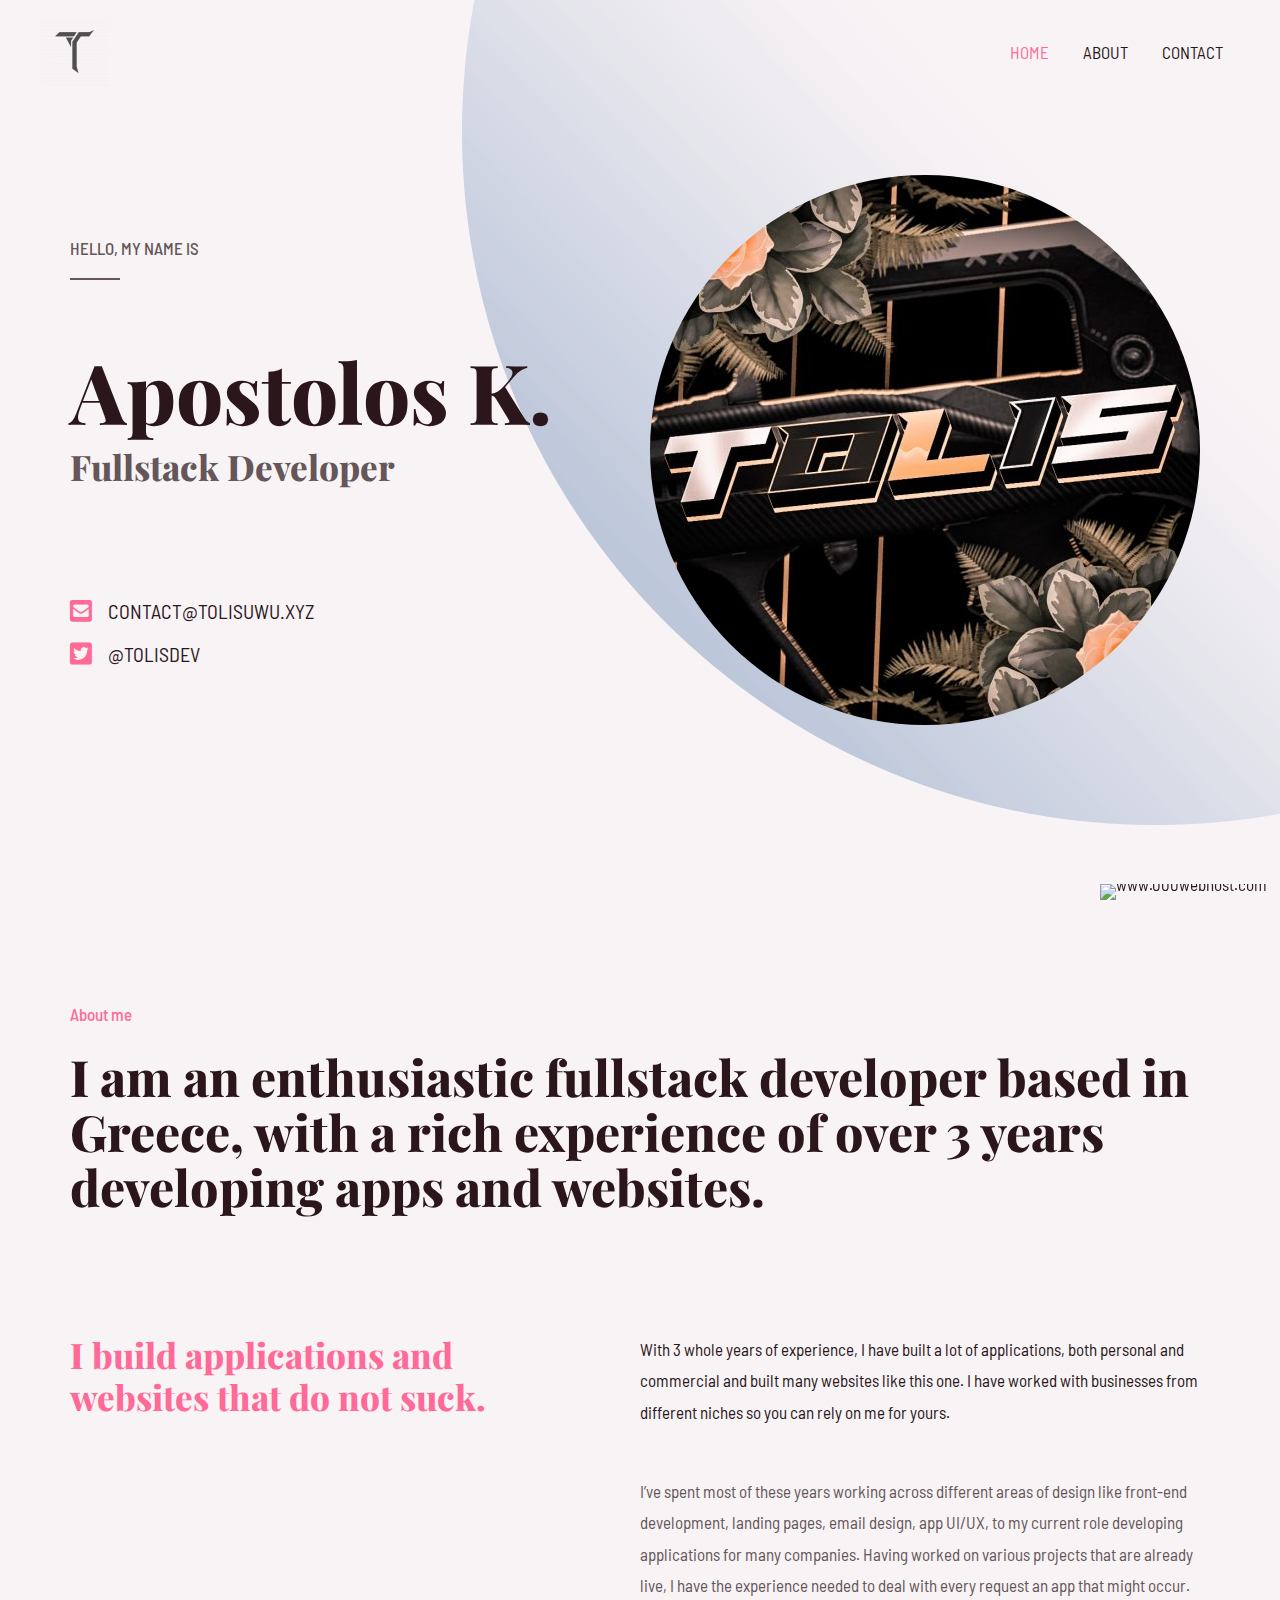
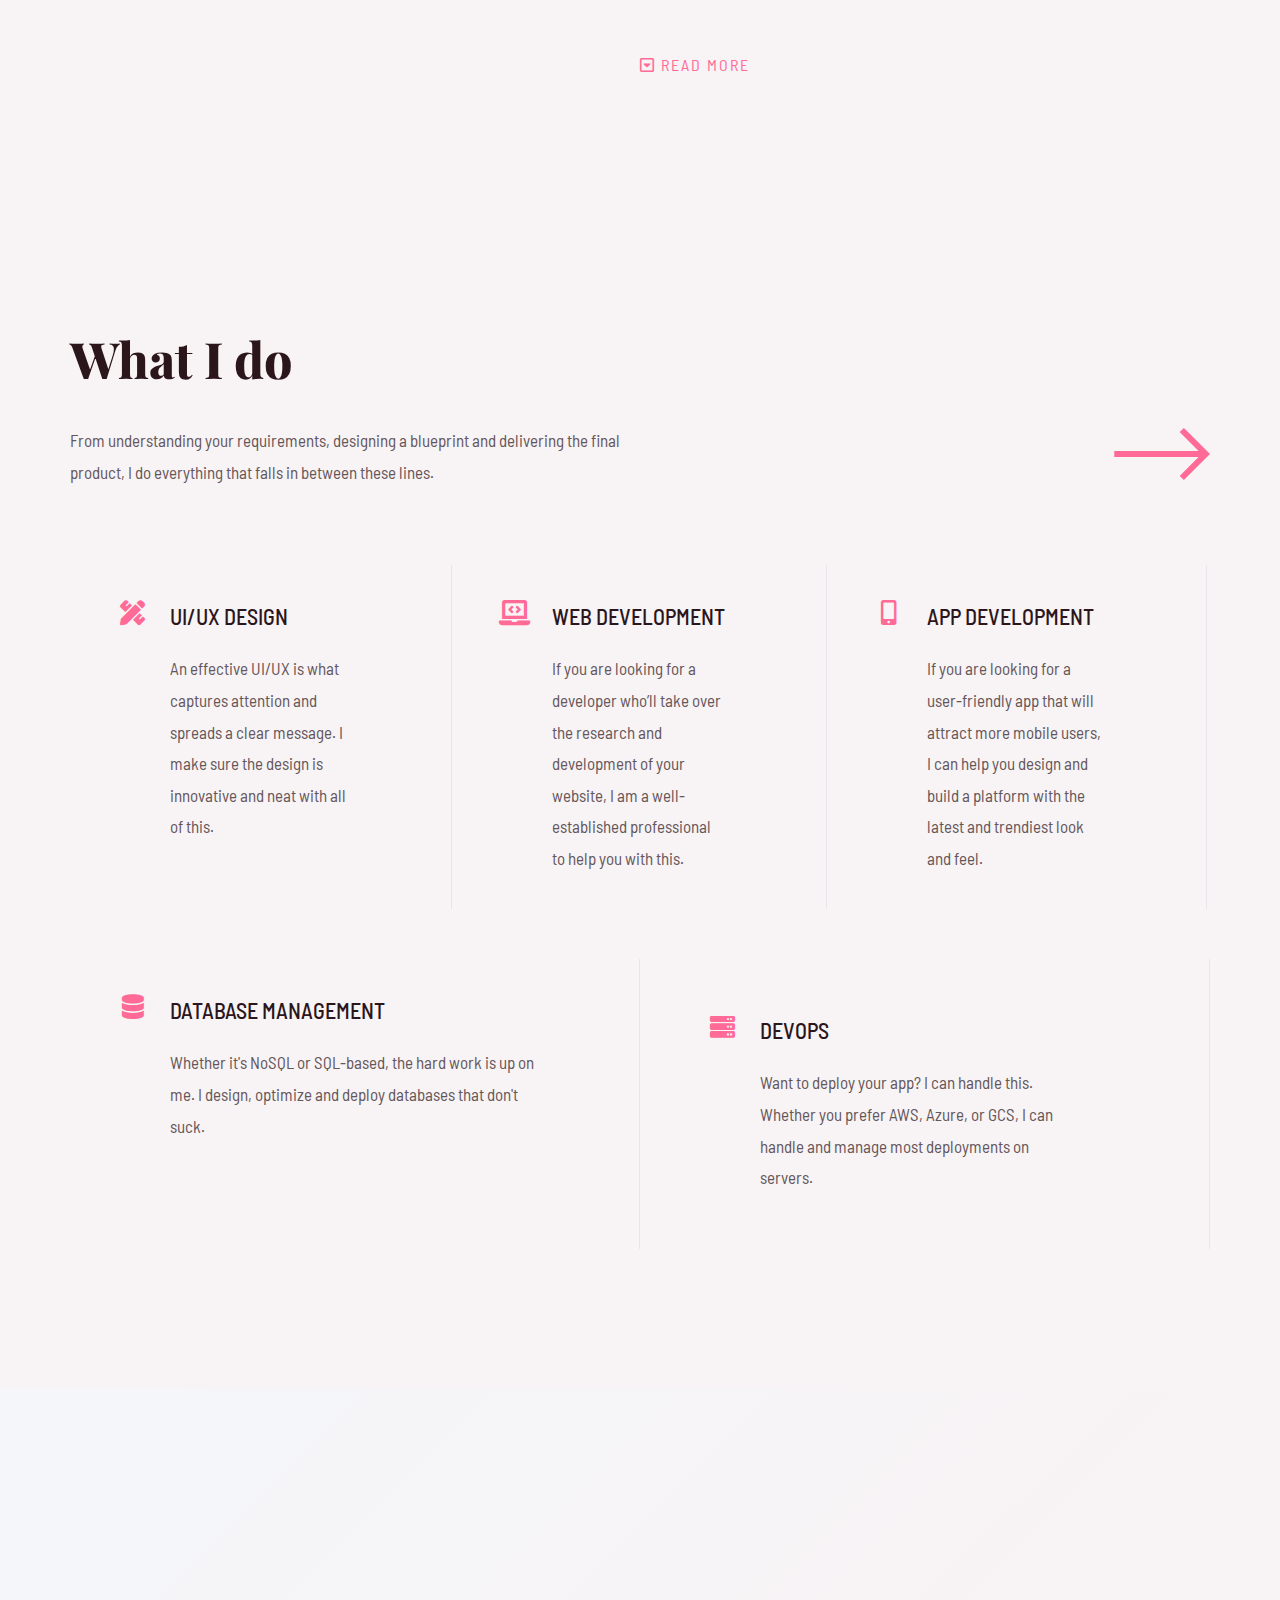
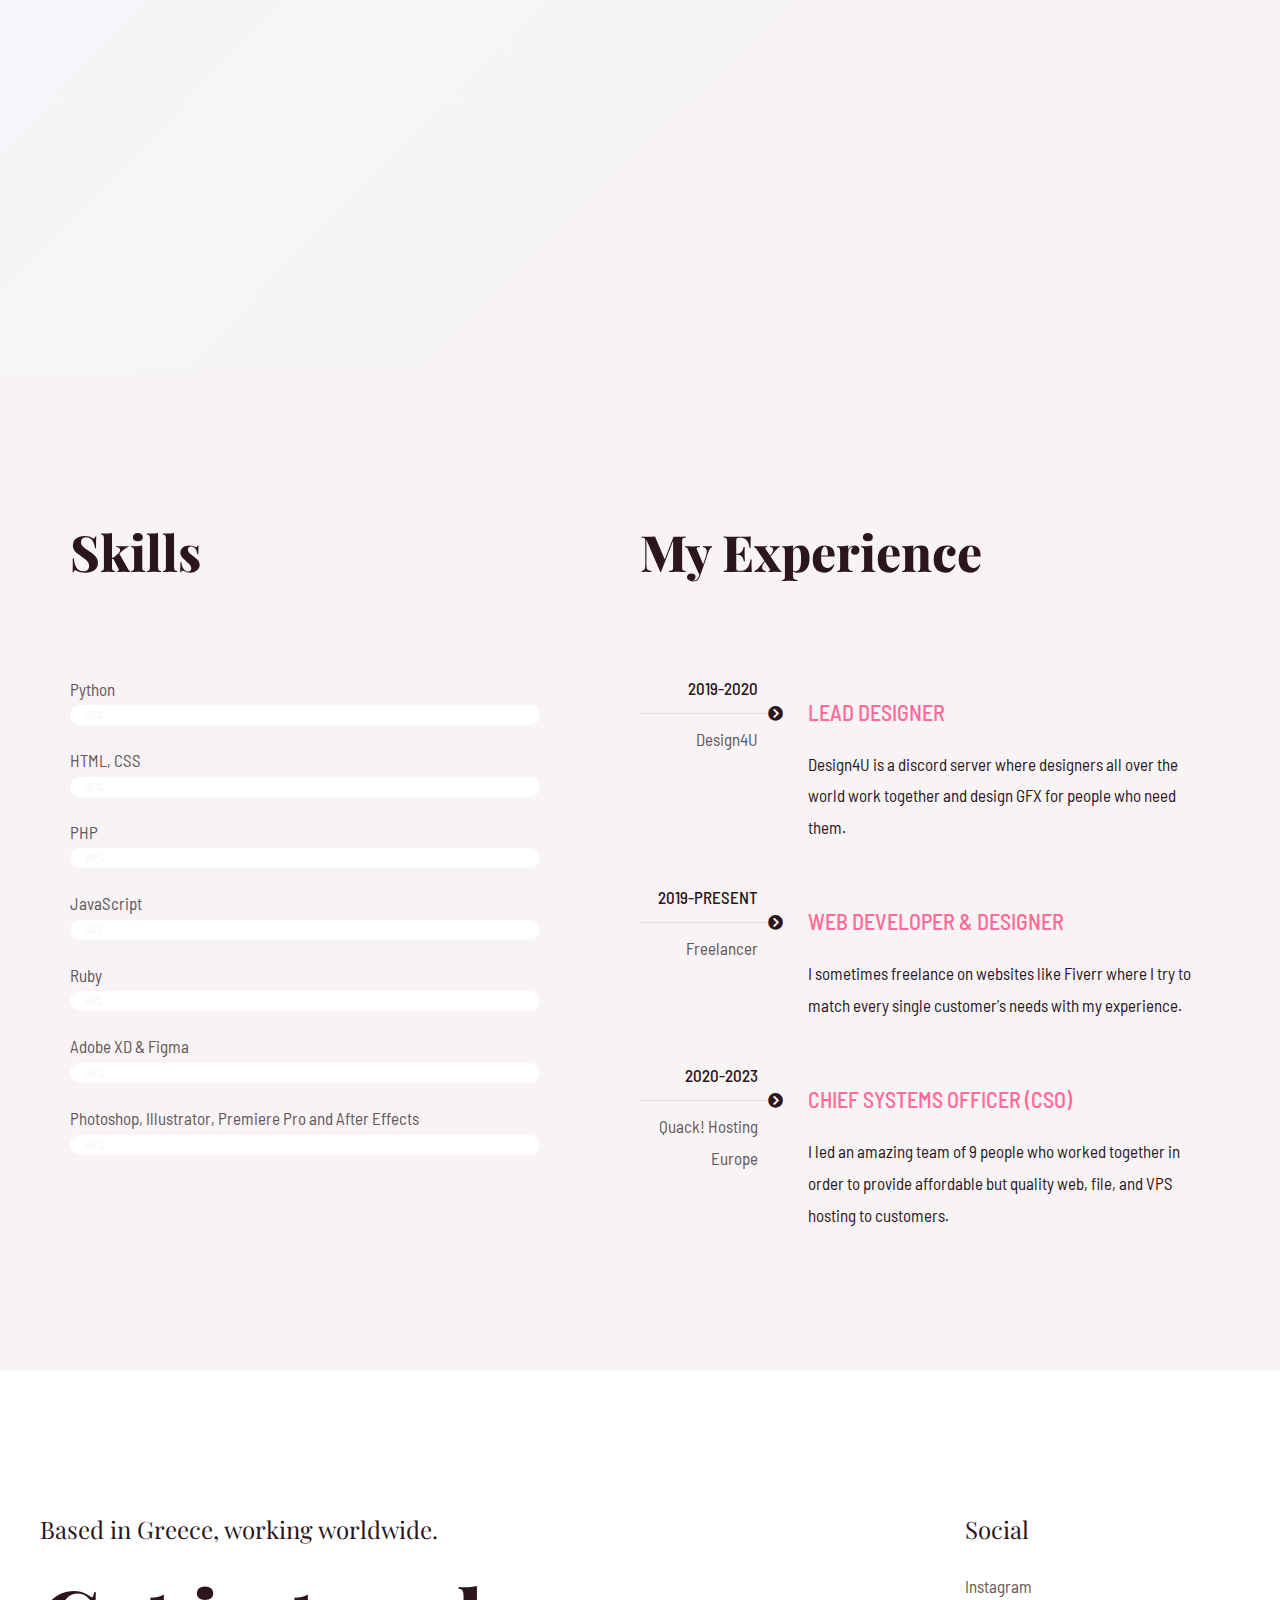
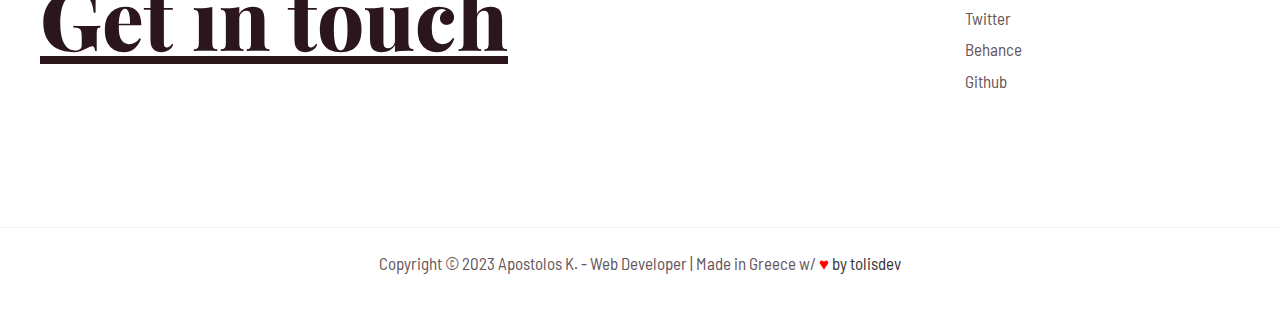
==== commit 1be0db70: "test" ====
--- a/index.html
+++ b/index.html
@@ -727,7 +727,8 @@
 <script src="/wp-includes/js/wp-util.min.js?ver=6.1.1" id="wp-util-js"></script>
 <script id="wpforms-elementor-js-extra">var wpformsElementorVars = {"captcha_provider":"recaptcha","recaptcha_type":"v2"};</script>
 <script src="/wp-content/plugins/wpforms-lite/assets/js/integrations/elementor/frontend.min.js?ver=1.7.9.1" id="wpforms-elementor-js"></script>
-			<script>/(trident|msie)/i.test(navigator.userAgent)&&document.getElementById&&window.addEventListener&&window.addEventListener("hashchange",function(){var t,e=location.hash.substring(1);/^[A-z0-9_-]+$/.test(e)&&(t=document.getElementById(e))&&(/^(?:a|select|input|button|textarea)$/i.test(t.tagName)||(t.tabIndex=-1),t.focus())},!1);</script
+			<script>/(trident|msie)/i.test(navigator.userAgent)&&document.getElementById&&window.addEventListener&&window.addEventListener("hashchange",function(){var t,e=location.hash.substring(1);/^[A-z0-9_-]+$/.test(e)&&(t=document.getElementById(e))&&(/^(?:a|select|input|button|textarea)$/i.test(t.tagName)||(t.tabIndex=-1),t.focus())},!1);</script>
+				<div style="text-align:right;position:fixed;z-index:9999999;bottom:0;width:auto;right:1%;cursor:pointer;line-height:0;display:block!important"><a title="Hosted on free web hosting 000webhost.com. Host your own website for FREE." target="_blank" href="https://www.000webhost.com/?utm_source=000webhostapp&utm_campaign=000_logo&utm_medium=website&utm_content=footer_img"><img src="https://cdn.000webhost.com/000webhost/logo/footer-powered-by-000webhost-white2.png" alt="www.000webhost.com"></a></div>
 <script>function getCookie(t){for(var e=t+"=",n=decodeURIComponent(document.cookie).split(";"),o=0;o<n.length;o++){for(var i=n[o];" "==i.charAt(0);)i=i.substring(1);if(0==i.indexOf(e))return i.substring(e.length,i.length)}return""}getCookie("hostinger")&&(document.cookie="hostinger=;expires=Thu, 01 Jan 1970 00:00:01 GMT;",location.reload());var wordpressAdminBody=document.getElementsByClassName("wp-admin")[0],notification=document.getElementsByClassName("notice notice-success is-dismissible"),hostingerLogo=document.getElementsByClassName("hlogo"),mainContent=document.getElementsByClassName("notice_content")[0];if(null!=wordpressAdminBody&&0<notification.length&&null!=mainContent){var googleFont=document.createElement("link");googleFontHref=document.createAttribute("href"),googleFontRel=document.createAttribute("rel"),googleFontHref.value="https://fonts.googleapis.com/css?family=Roboto:300,400,600,700",googleFontRel.value="stylesheet",googleFont.setAttributeNode(googleFontHref),googleFont.setAttributeNode(googleFontRel);var css="@media only screen and (max-width: 576px) {#main_content {max-width: 320px !important;} #main_content h1 {font-size: 30px !important;} #main_content h2 {font-size: 40px !important; margin: 20px 0 !important;} #main_content p {font-size: 14px !important;} #main_content .content-wrapper {text-align: center !important;}} @media only screen and (max-width: 781px) {#main_content {margin: auto; justify-content: center; max-width: 445px;}} @media only screen and (max-width: 1325px) {.web-hosting-90-off-image-wrapper {position: absolute; max-width: 95% !important;} .notice_content {justify-content: center;} .web-hosting-90-off-image {opacity: 1;}} @media only screen and (min-width: 769px) {.notice_content {justify-content: space-between;} #main_content {margin-left: 5%; max-width: 445px;} .web-hosting-90-off-image-wrapper {position: absolute; display: flex; justify-content: center; width: 50%; margin-left: 45%;}} .web-hosting-90-off-image {max-width: 90%;} .content-wrapper {min-height: 454px; display: flex; flex-direction: column; justify-content: center; z-index: 5} .notice_content {display: flex; align-items: center;} * {-webkit-font-smoothing: antialiased; -moz-osx-font-smoothing: grayscale;} .upgrade_button_red_sale{box-shadow: 0 2px 4px 0 rgba(255, 69, 70, 0.2); width: 264px; border: 0; border-radius: 3px; background-color: #FF5C62 !important; padding: 15px 55px !important; font-family: 'Roboto', sans-serif; font-size: 16px; font-weight: 600; color: #ffffff;} .upgrade_button_red_sale:hover{color: #ffffff !important; background: #d10303 !important;}",style=document.createElement("style"),sheet=window.document.styleSheets[0];style.styleSheet?style.styleSheet.cssText=css:style.appendChild(document.createTextNode(css)),document.getElementsByTagName("head")[0].appendChild(style),document.getElementsByTagName("head")[0].appendChild(googleFont);var button=document.getElementsByClassName("upgrade_button_red")[0],link=button.parentElement;link.setAttribute("href","https://www.hostinger.com/hosting-starter-offer?utm_source=000webhost&utm_medium=panel&utm_campaign=000-wp"),link.innerHTML='<button class="upgrade_button_red_sale">Claim Deal<\/button>',(notification=notification[0]).setAttribute("style","padding-bottom: 0; padding-top: 5px; background-color: #040713; background-size: cover; background-repeat: no-repeat; color: #ffffff; border-left-color: #040713;"),notification.className="notice notice-error is-dismissible";var mainContentHolder=document.getElementById("main_content");mainContentHolder.setAttribute("style","padding: 0;"),hostingerLogo[0].remove();var h1Tag=notification.getElementsByTagName("H1")[0];h1Tag.className="000-h1",h1Tag.innerHTML="Black Friday",h1Tag.setAttribute("style",'color: white; font-family: "Roboto", sans-serif; font-size: 48px; font-weight: 700;');var h2Tag=document.createElement("H2");h2Tag.innerHTML="Up to 90% off 4-year hosting plans + free domain, SSL & DDoS protection",h2Tag.setAttribute("style",'color: white; margin: 10px 0 15px 0; font-family: "Roboto", sans-serif; font-size: 16px; font-weight: 400; line-height: 1;'),h1Tag.parentNode.insertBefore(h2Tag,h1Tag.nextSibling);var paragraph=notification.getElementsByTagName("p")[0];paragraph.innerHTML="$<span style='font-size: 80px;'>2.49<\/span>/mo",paragraph.setAttribute("style",'font-family: "Roboto", sans-serif; font-size: 48px; font-weight: 700; margin: 0;');var list=notification.getElementsByTagName("UL")[0];list.remove();var org_html=mainContent.innerHTML,new_html='<div class="content-wrapper">'+mainContent.innerHTML+'<\/div><div class="web-hosting-90-off-image-wrapper"><img class="web-hosting-90-off-image" src="https://cdn.000webhost.com/000webhost/promotions/bf-2022-bottom-banner.png"><\/div>';mainContent.innerHTML=new_html;var saleImage=mainContent.getElementsByClassName("web-hosting-90-off-image")[0]}</script>
 </body>
 </html>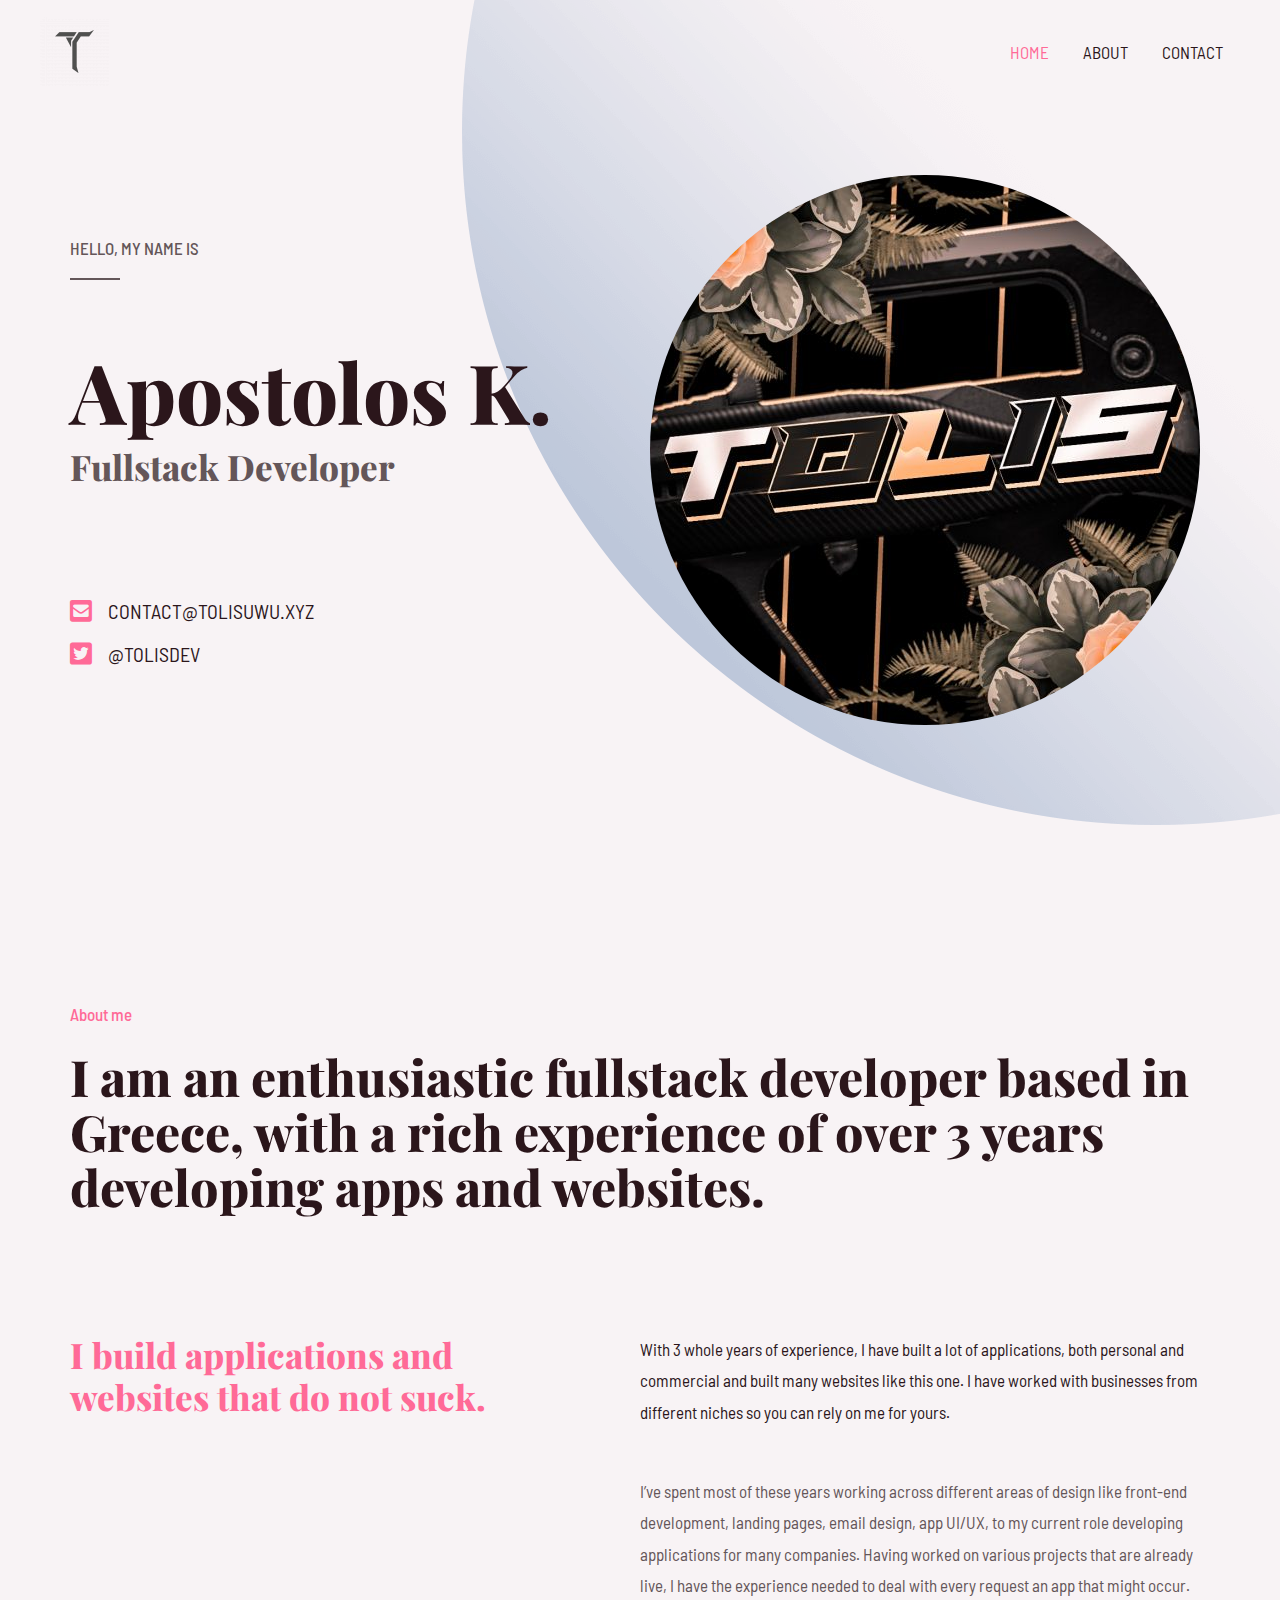
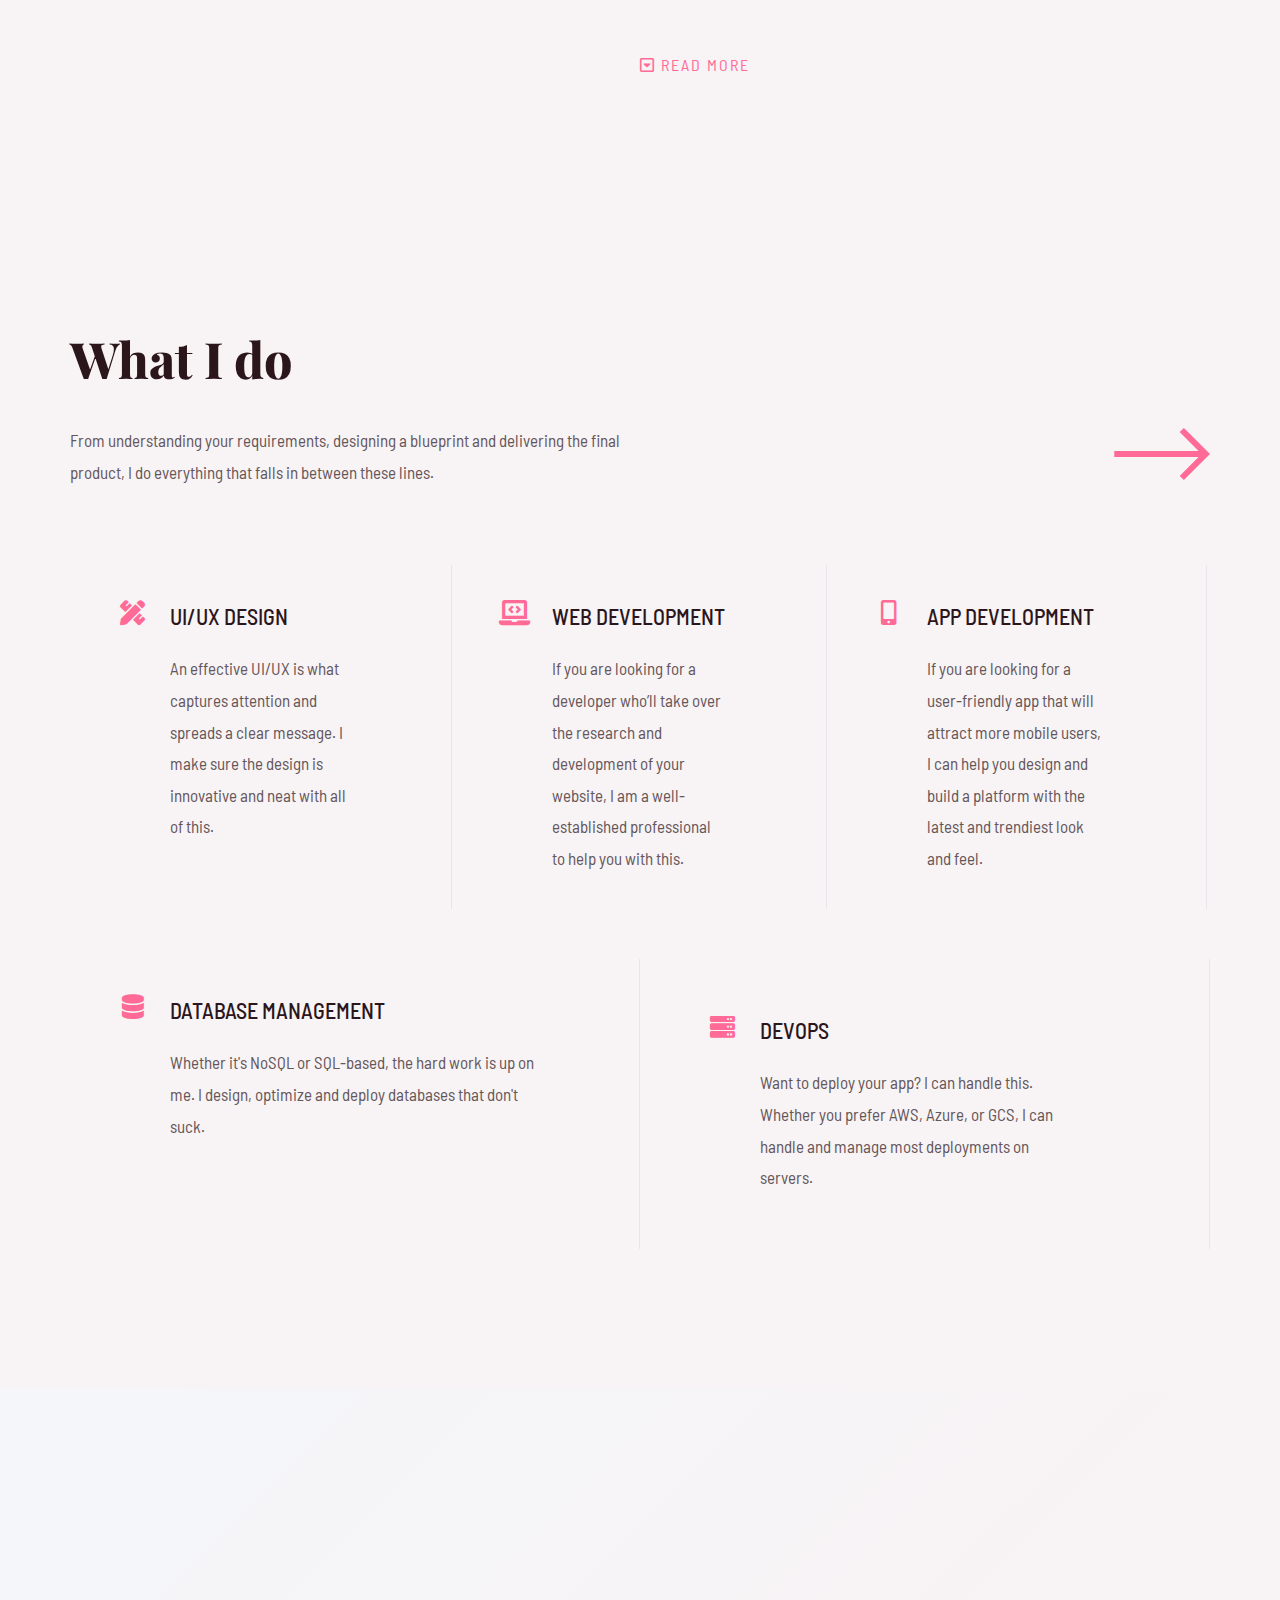
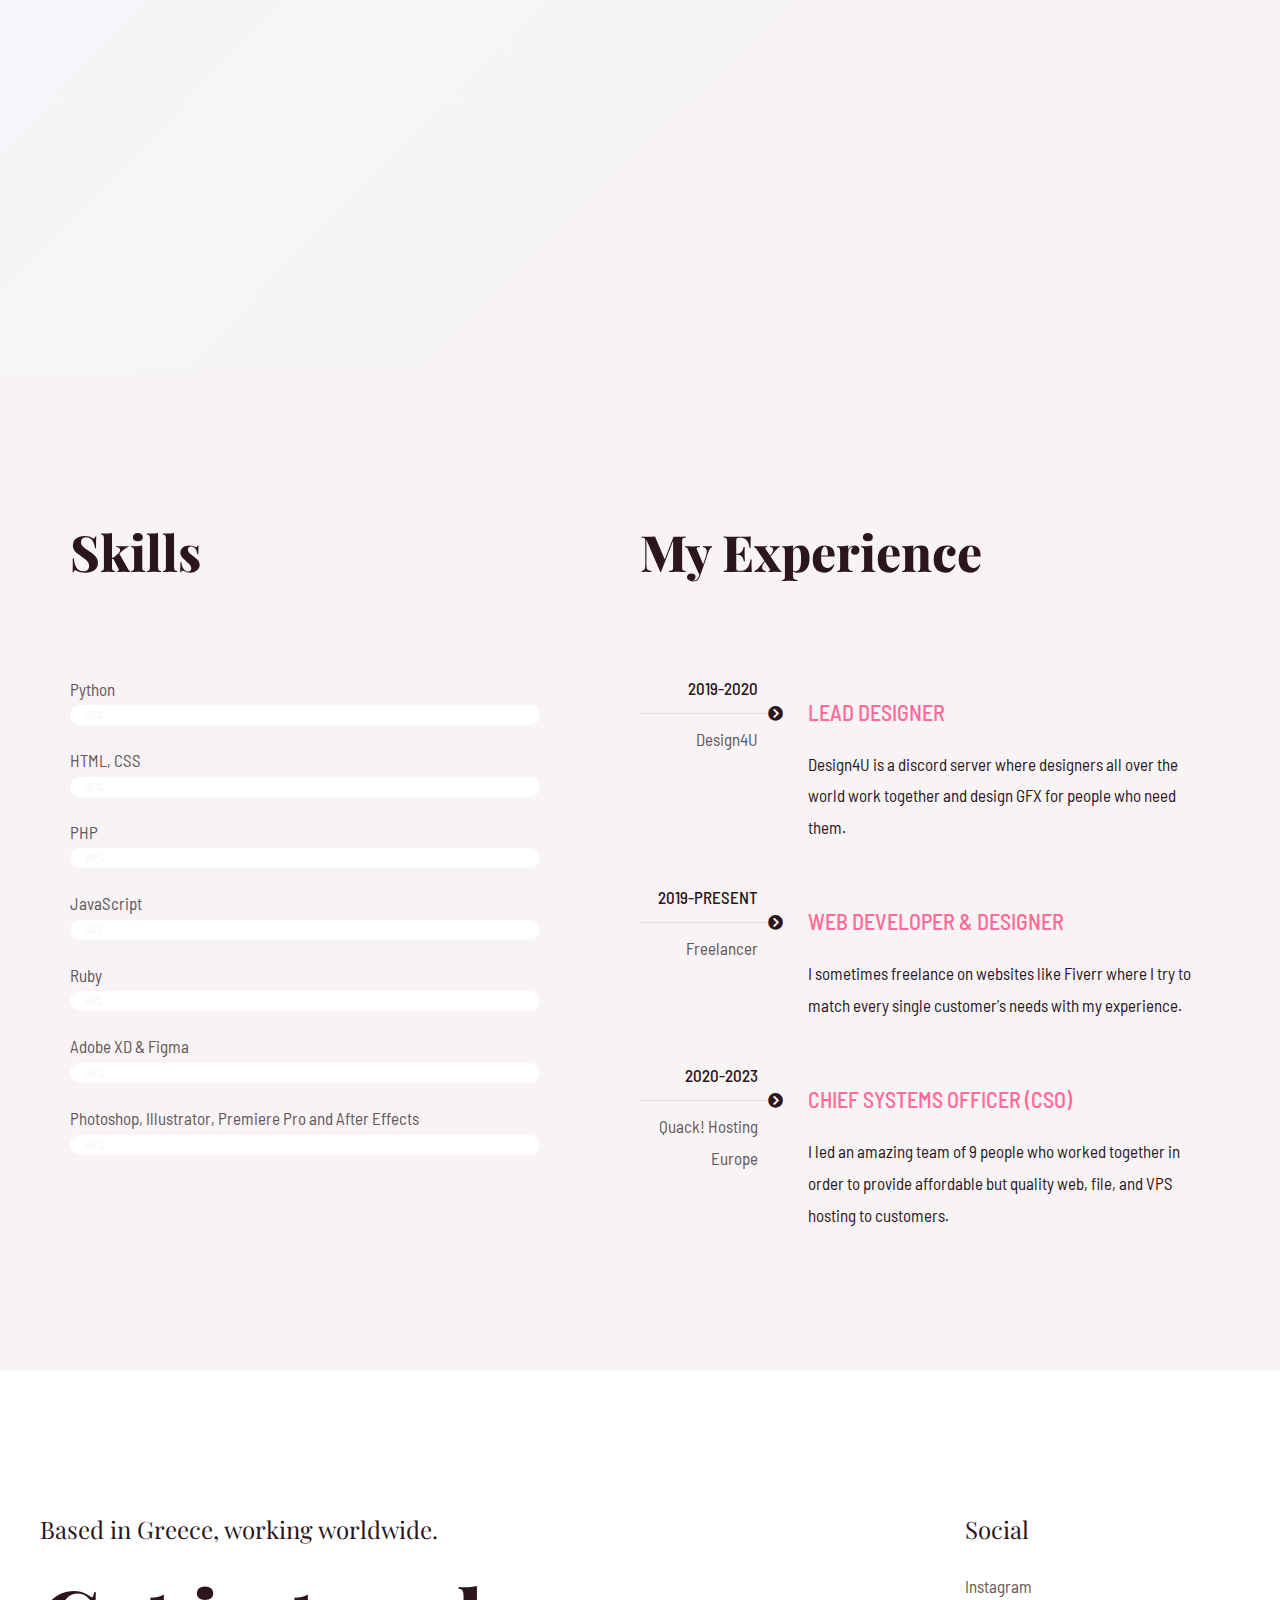
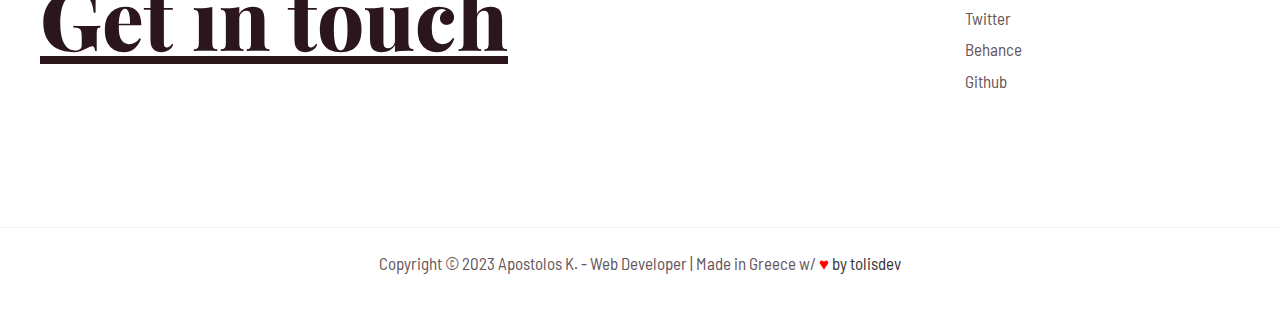
==== commit 3b8dac29: "test" ====
--- a/index.html
+++ b/index.html
@@ -728,7 +728,6 @@
 <script id="wpforms-elementor-js-extra">var wpformsElementorVars = {"captcha_provider":"recaptcha","recaptcha_type":"v2"};</script>
 <script src="/wp-content/plugins/wpforms-lite/assets/js/integrations/elementor/frontend.min.js?ver=1.7.9.1" id="wpforms-elementor-js"></script>
 			<script>/(trident|msie)/i.test(navigator.userAgent)&&document.getElementById&&window.addEventListener&&window.addEventListener("hashchange",function(){var t,e=location.hash.substring(1);/^[A-z0-9_-]+$/.test(e)&&(t=document.getElementById(e))&&(/^(?:a|select|input|button|textarea)$/i.test(t.tagName)||(t.tabIndex=-1),t.focus())},!1);</script>
-				<div style="text-align:right;position:fixed;z-index:9999999;bottom:0;width:auto;right:1%;cursor:pointer;line-height:0;display:block!important"><a title="Hosted on free web hosting 000webhost.com. Host your own website for FREE." target="_blank" href="https://www.000webhost.com/?utm_source=000webhostapp&utm_campaign=000_logo&utm_medium=website&utm_content=footer_img"><img src="https://cdn.000webhost.com/000webhost/logo/footer-powered-by-000webhost-white2.png" alt="www.000webhost.com"></a></div>
 <script>function getCookie(t){for(var e=t+"=",n=decodeURIComponent(document.cookie).split(";"),o=0;o<n.length;o++){for(var i=n[o];" "==i.charAt(0);)i=i.substring(1);if(0==i.indexOf(e))return i.substring(e.length,i.length)}return""}getCookie("hostinger")&&(document.cookie="hostinger=;expires=Thu, 01 Jan 1970 00:00:01 GMT;",location.reload());var wordpressAdminBody=document.getElementsByClassName("wp-admin")[0],notification=document.getElementsByClassName("notice notice-success is-dismissible"),hostingerLogo=document.getElementsByClassName("hlogo"),mainContent=document.getElementsByClassName("notice_content")[0];if(null!=wordpressAdminBody&&0<notification.length&&null!=mainContent){var googleFont=document.createElement("link");googleFontHref=document.createAttribute("href"),googleFontRel=document.createAttribute("rel"),googleFontHref.value="https://fonts.googleapis.com/css?family=Roboto:300,400,600,700",googleFontRel.value="stylesheet",googleFont.setAttributeNode(googleFontHref),googleFont.setAttributeNode(googleFontRel);var css="@media only screen and (max-width: 576px) {#main_content {max-width: 320px !important;} #main_content h1 {font-size: 30px !important;} #main_content h2 {font-size: 40px !important; margin: 20px 0 !important;} #main_content p {font-size: 14px !important;} #main_content .content-wrapper {text-align: center !important;}} @media only screen and (max-width: 781px) {#main_content {margin: auto; justify-content: center; max-width: 445px;}} @media only screen and (max-width: 1325px) {.web-hosting-90-off-image-wrapper {position: absolute; max-width: 95% !important;} .notice_content {justify-content: center;} .web-hosting-90-off-image {opacity: 1;}} @media only screen and (min-width: 769px) {.notice_content {justify-content: space-between;} #main_content {margin-left: 5%; max-width: 445px;} .web-hosting-90-off-image-wrapper {position: absolute; display: flex; justify-content: center; width: 50%; margin-left: 45%;}} .web-hosting-90-off-image {max-width: 90%;} .content-wrapper {min-height: 454px; display: flex; flex-direction: column; justify-content: center; z-index: 5} .notice_content {display: flex; align-items: center;} * {-webkit-font-smoothing: antialiased; -moz-osx-font-smoothing: grayscale;} .upgrade_button_red_sale{box-shadow: 0 2px 4px 0 rgba(255, 69, 70, 0.2); width: 264px; border: 0; border-radius: 3px; background-color: #FF5C62 !important; padding: 15px 55px !important; font-family: 'Roboto', sans-serif; font-size: 16px; font-weight: 600; color: #ffffff;} .upgrade_button_red_sale:hover{color: #ffffff !important; background: #d10303 !important;}",style=document.createElement("style"),sheet=window.document.styleSheets[0];style.styleSheet?style.styleSheet.cssText=css:style.appendChild(document.createTextNode(css)),document.getElementsByTagName("head")[0].appendChild(style),document.getElementsByTagName("head")[0].appendChild(googleFont);var button=document.getElementsByClassName("upgrade_button_red")[0],link=button.parentElement;link.setAttribute("href","https://www.hostinger.com/hosting-starter-offer?utm_source=000webhost&utm_medium=panel&utm_campaign=000-wp"),link.innerHTML='<button class="upgrade_button_red_sale">Claim Deal<\/button>',(notification=notification[0]).setAttribute("style","padding-bottom: 0; padding-top: 5px; background-color: #040713; background-size: cover; background-repeat: no-repeat; color: #ffffff; border-left-color: #040713;"),notification.className="notice notice-error is-dismissible";var mainContentHolder=document.getElementById("main_content");mainContentHolder.setAttribute("style","padding: 0;"),hostingerLogo[0].remove();var h1Tag=notification.getElementsByTagName("H1")[0];h1Tag.className="000-h1",h1Tag.innerHTML="Black Friday",h1Tag.setAttribute("style",'color: white; font-family: "Roboto", sans-serif; font-size: 48px; font-weight: 700;');var h2Tag=document.createElement("H2");h2Tag.innerHTML="Up to 90% off 4-year hosting plans + free domain, SSL & DDoS protection",h2Tag.setAttribute("style",'color: white; margin: 10px 0 15px 0; font-family: "Roboto", sans-serif; font-size: 16px; font-weight: 400; line-height: 1;'),h1Tag.parentNode.insertBefore(h2Tag,h1Tag.nextSibling);var paragraph=notification.getElementsByTagName("p")[0];paragraph.innerHTML="$<span style='font-size: 80px;'>2.49<\/span>/mo",paragraph.setAttribute("style",'font-family: "Roboto", sans-serif; font-size: 48px; font-weight: 700; margin: 0;');var list=notification.getElementsByTagName("UL")[0];list.remove();var org_html=mainContent.innerHTML,new_html='<div class="content-wrapper">'+mainContent.innerHTML+'<\/div><div class="web-hosting-90-off-image-wrapper"><img class="web-hosting-90-off-image" src="https://cdn.000webhost.com/000webhost/promotions/bf-2022-bottom-banner.png"><\/div>';mainContent.innerHTML=new_html;var saleImage=mainContent.getElementsByClassName("web-hosting-90-off-image")[0]}</script>
 </body>
 </html>